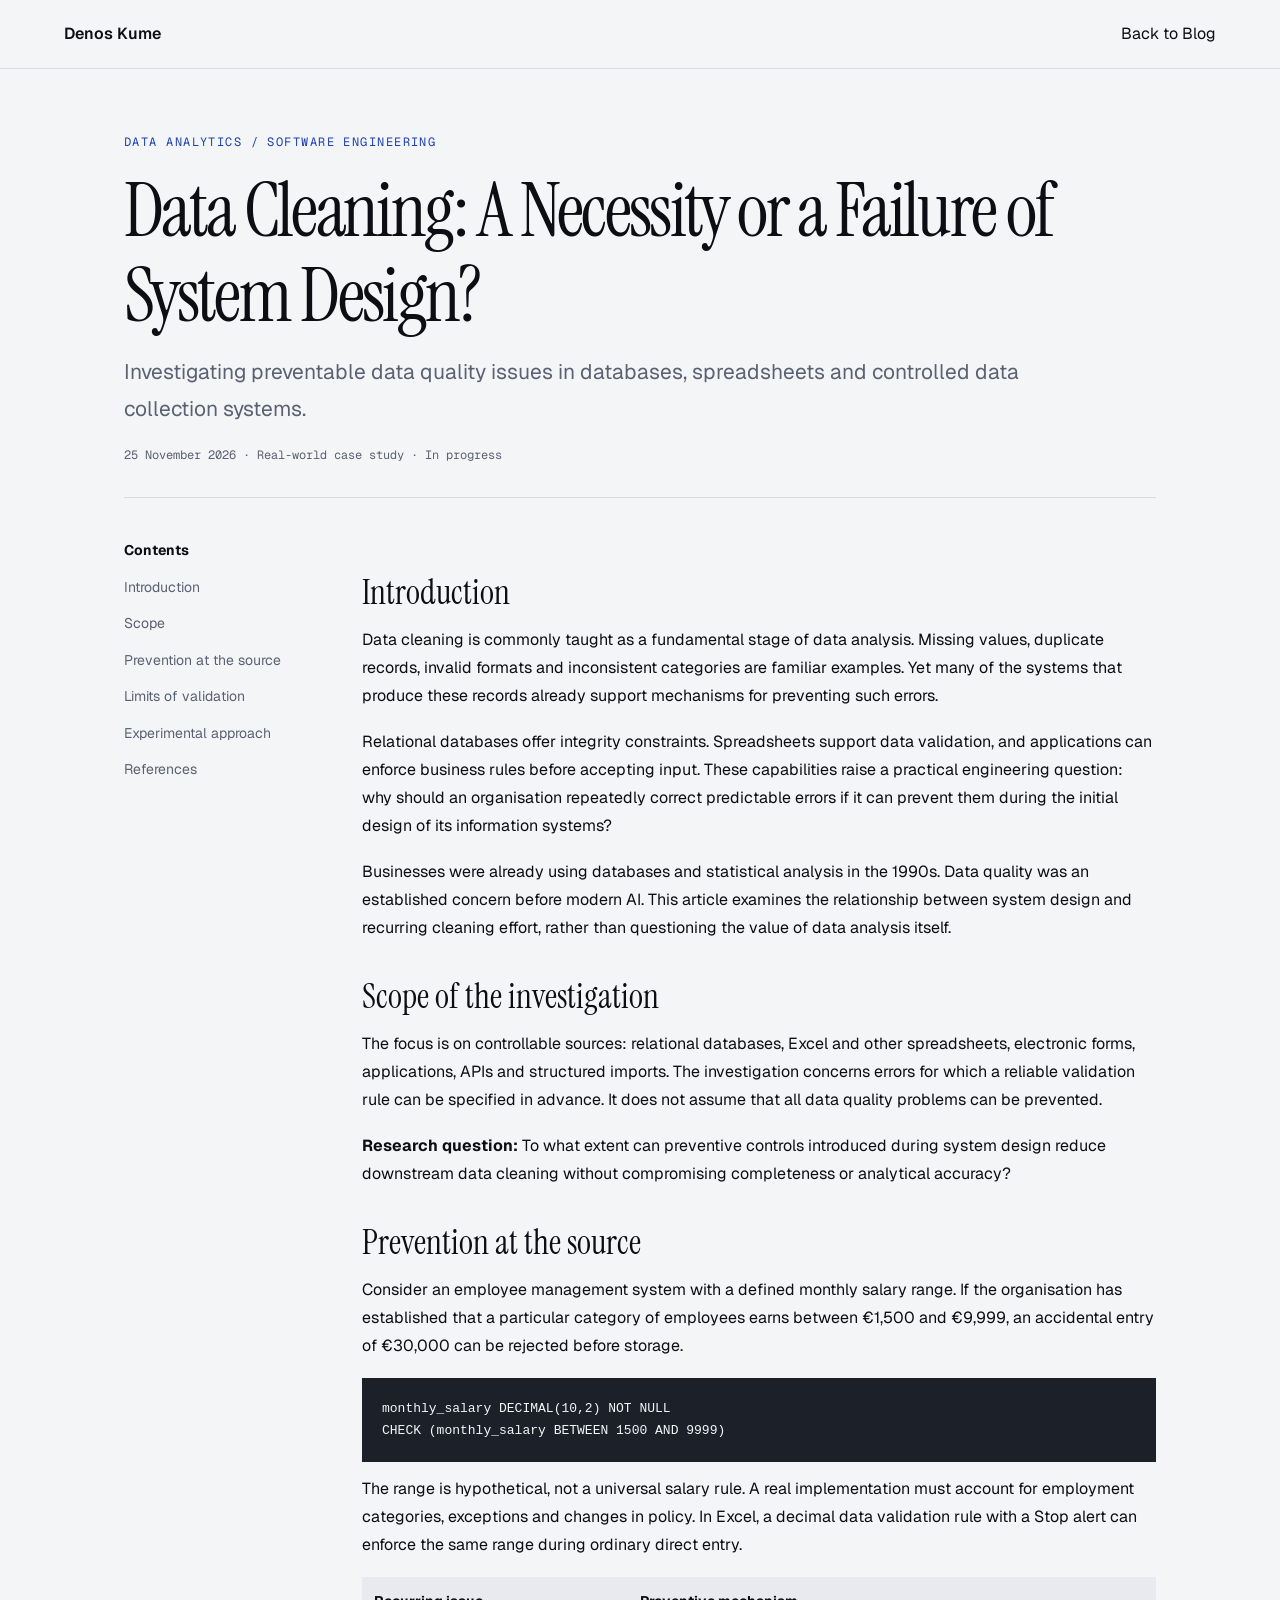
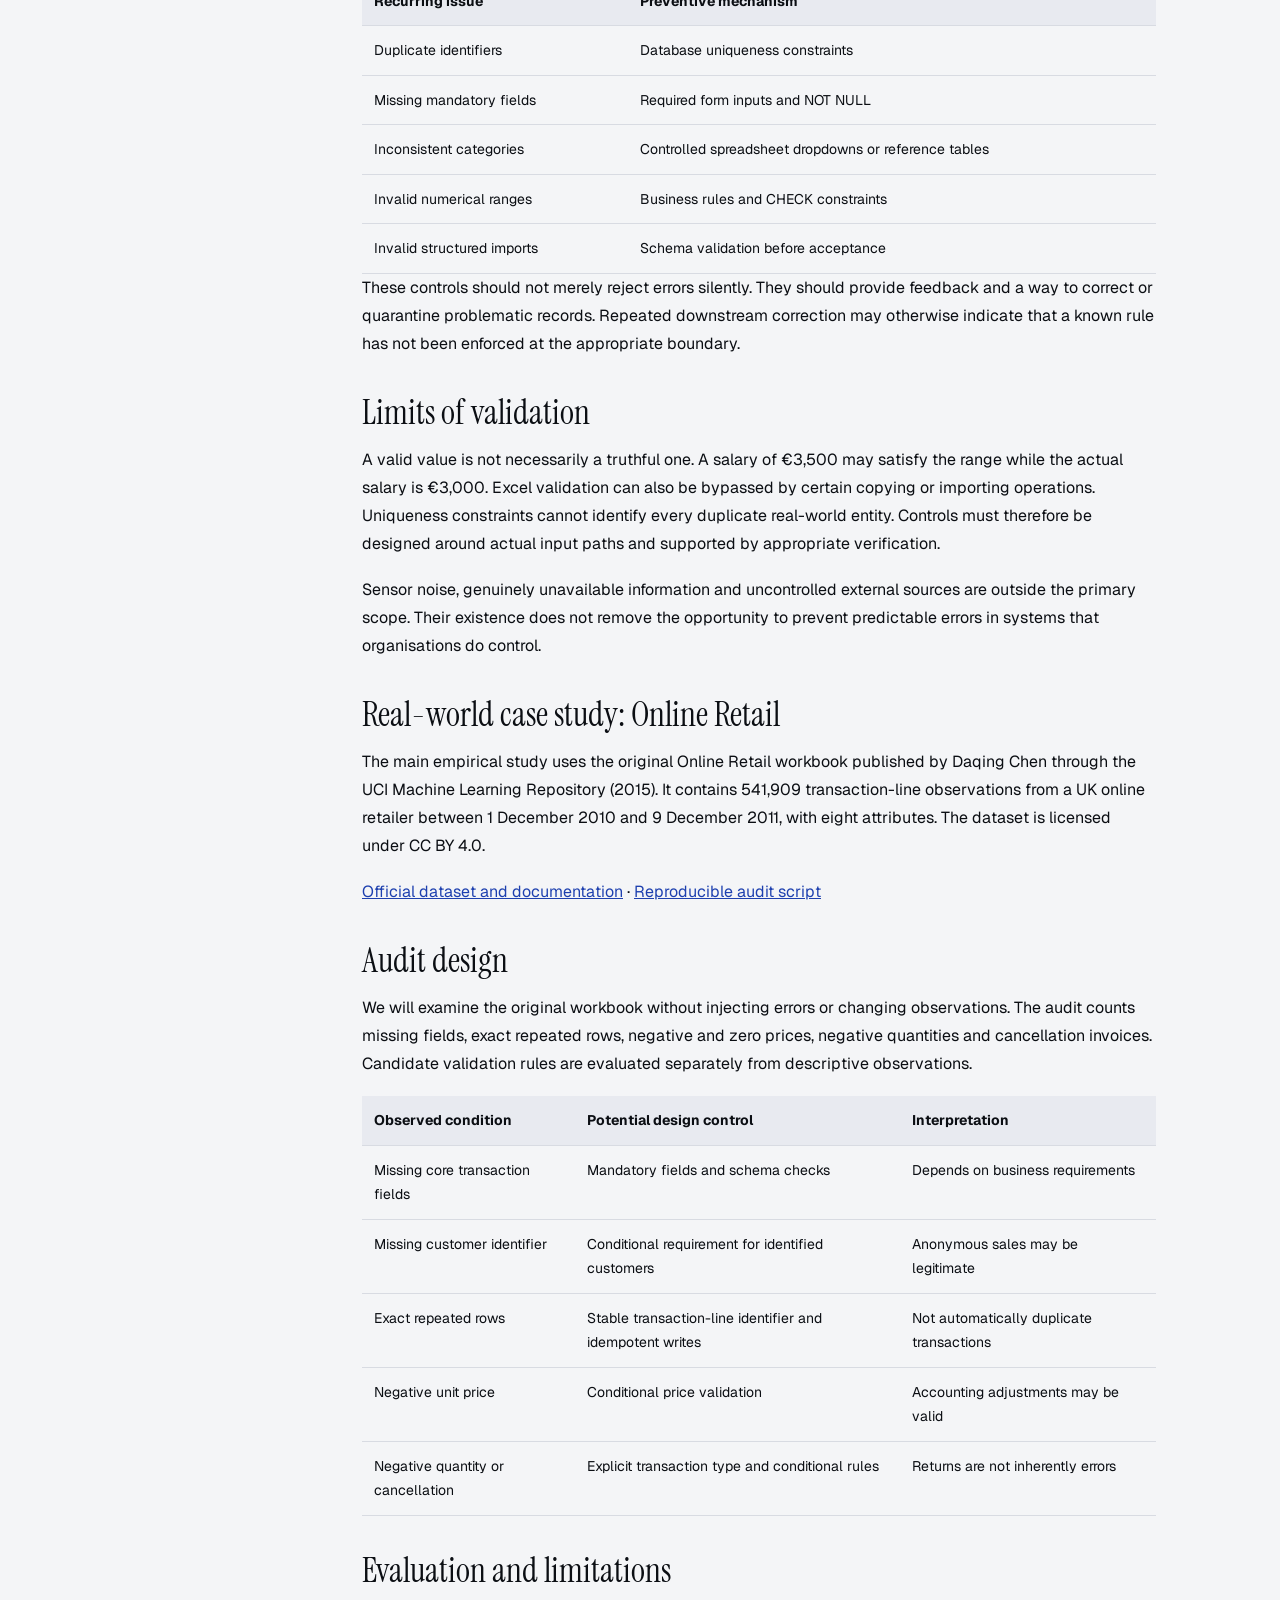
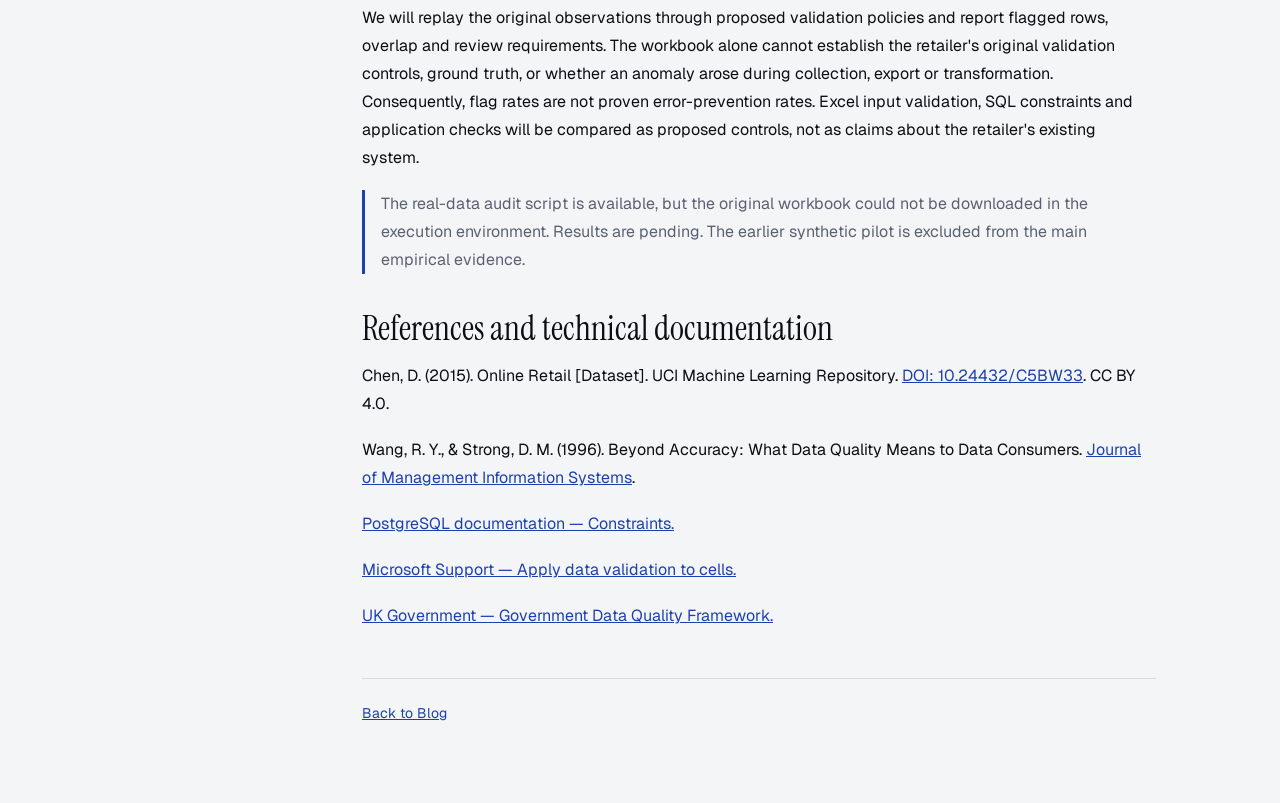
==== blog/data-cleaning.html @ 53825a41 "Replace synthetic pilot with documented real-world retail case study" ====
<!doctype html>
<html lang="en"><head><meta charset="utf-8"><meta name="viewport" content="width=device-width, initial-scale=1"><title>Data Cleaning: A Necessity or a Failure of System Design? | Denos Kume</title><meta name="description" content="An examination of preventable data quality issues in databases, spreadsheets and controlled data collection systems."><meta property="og:title" content="Data Cleaning: A Necessity or a Failure of System Design?"><meta property="og:description" content="Why correct predictable data errors repeatedly when they can be prevented during system design?"><meta property="og:type" content="article"><link rel="icon" href="../favicon.svg"><link rel="stylesheet" href="https://fonts.googleapis.com/css2?family=Instrument+Serif:ital@0;1&family=Geist:wght@400;500;600&family=Geist+Mono&display=swap"><style>
*{box-sizing:border-box}body{margin:0;background:#f4f5f7;color:#0b0e13;font:16px/1.75 Geist,Arial,sans-serif}nav{position:sticky;top:0;background:#f4f5f7f5;border-bottom:1px solid #d8dbe2;padding:20px clamp(20px,5vw,64px);display:flex;justify-content:space-between;align-items:center;z-index:3}nav a{color:inherit;text-decoration:none}nav strong{font-weight:600}main{max-width:1080px;margin:auto;padding:64px 24px 80px}header{border-bottom:1px solid #d8dbe2;padding-bottom:32px;margin-bottom:40px}h1,h2{font-family:"Instrument Serif",Georgia,serif;font-weight:400;line-height:1.12}h1{font-size:clamp(42px,7vw,76px);letter-spacing:-.035em;margin:16px 0}h2{font-size:34px;margin:36px 0 14px}.meta,.eyebrow{font:12px/1.6 "Geist Mono",monospace;color:#5a6172}.eyebrow{color:#1e40af;text-transform:uppercase;letter-spacing:.12em}.subtitle{font-size:21px;color:#5a6172;max-width:70ch}.layout{display:grid;grid-template-columns:190px minmax(0,1fr);gap:48px}aside{align-self:start;position:sticky;top:100px;font-size:14px}aside a{display:block;margin:12px 0;color:#5a6172;text-decoration:none}a{color:#1e40af}section{scroll-margin-top:100px}p{margin:0 0 18px}pre{background:#1b2029;color:#f4f5f7;padding:20px;overflow:auto;font:13px/1.6 "Geist Mono",monospace}table{border-collapse:collapse;width:100%;font-size:14px}th,td{text-align:left;padding:12px;border-bottom:1px solid #d8dbe2;vertical-align:top}th{background:#e8eaf0}.tablewrap{overflow:auto}.note{border-left:3px solid #1e40af;padding-left:16px;color:#5a6172}footer{border-top:1px solid #d8dbe2;margin-top:48px;padding-top:22px;font-size:14px} @media(max-width:740px){.layout{display:block}aside{position:static;border-bottom:1px solid #d8dbe2;padding-bottom:18px}main{padding-top:36px}}
</style></head><body><nav><a href="../"><strong>Denos Kume</strong></a><a href="../#blog">Back to Blog</a></nav><main><header><div class="eyebrow">Data Analytics / Software Engineering</div><h1>Data Cleaning: A Necessity or a Failure of System Design?</h1><p class="subtitle">Investigating preventable data quality issues in databases, spreadsheets and controlled data collection systems.</p><div class="meta">25 November 2026 · Real-world case study · In progress</div></header><div class="layout"><aside><strong>Contents</strong><a href="#intro">Introduction</a><a href="#scope">Scope</a><a href="#prevention">Prevention at the source</a><a href="#limits">Limits of validation</a><a href="#experiment">Experimental approach</a><a href="#references">References</a></aside><article>
<section id="intro"><h2>Introduction</h2><p>Data cleaning is commonly taught as a fundamental stage of data analysis. Missing values, duplicate records, invalid formats and inconsistent categories are familiar examples. Yet many of the systems that produce these records already support mechanisms for preventing such errors.</p><p>Relational databases offer integrity constraints. Spreadsheets support data validation, and applications can enforce business rules before accepting input. These capabilities raise a practical engineering question: why should an organisation repeatedly correct predictable errors if it can prevent them during the initial design of its information systems?</p><p>Businesses were already using databases and statistical analysis in the 1990s. Data quality was an established concern before modern AI. This article examines the relationship between system design and recurring cleaning effort, rather than questioning the value of data analysis itself.</p></section>
<section id="scope"><h2>Scope of the investigation</h2><p>The focus is on controllable sources: relational databases, Excel and other spreadsheets, electronic forms, applications, APIs and structured imports. The investigation concerns errors for which a reliable validation rule can be specified in advance. It does not assume that all data quality problems can be prevented.</p><p><strong>Research question:</strong> To what extent can preventive controls introduced during system design reduce downstream data cleaning without compromising completeness or analytical accuracy?</p></section>
<section id="prevention"><h2>Prevention at the source</h2><p>Consider an employee management system with a defined monthly salary range. If the organisation has established that a particular category of employees earns between €1,500 and €9,999, an accidental entry of €30,000 can be rejected before storage.</p><pre><code>monthly_salary DECIMAL(10,2) NOT NULL
CHECK (monthly_salary BETWEEN 1500 AND 9999)</code></pre><p>The range is hypothetical, not a universal salary rule. A real implementation must account for employment categories, exceptions and changes in policy. In Excel, a decimal data validation rule with a Stop alert can enforce the same range during ordinary direct entry.</p><div class="tablewrap"><table><thead><tr><th>Recurring issue</th><th>Preventive mechanism</th></tr></thead><tbody><tr><td>Duplicate identifiers</td><td>Database uniqueness constraints</td></tr><tr><td>Missing mandatory fields</td><td>Required form inputs and NOT NULL</td></tr><tr><td>Inconsistent categories</td><td>Controlled spreadsheet dropdowns or reference tables</td></tr><tr><td>Invalid numerical ranges</td><td>Business rules and CHECK constraints</td></tr><tr><td>Invalid structured imports</td><td>Schema validation before acceptance</td></tr></tbody></table></div><p>These controls should not merely reject errors silently. They should provide feedback and a way to correct or quarantine problematic records. Repeated downstream correction may otherwise indicate that a known rule has not been enforced at the appropriate boundary.</p></section>
<section id="limits"><h2>Limits of validation</h2><p>A valid value is not necessarily a truthful one. A salary of €3,500 may satisfy the range while the actual salary is €3,000. Excel validation can also be bypassed by certain copying or importing operations. Uniqueness constraints cannot identify every duplicate real-world entity. Controls must therefore be designed around actual input paths and supported by appropriate verification.</p><p>Sensor noise, genuinely unavailable information and uncontrolled external sources are outside the primary scope. Their existence does not remove the opportunity to prevent predictable errors in systems that organisations do control.</p></section>
<section id="experiment"><h2>Real-world case study: Online Retail</h2><p>The main empirical study uses the original Online Retail workbook published by Daqing Chen through the UCI Machine Learning Repository (2015). It contains 541,909 transaction-line observations from a UK online retailer between 1 December 2010 and 9 December 2011, with eight attributes. The dataset is licensed under CC BY 4.0.</p><p><a href="https://doi.org/10.24432/C5BW33">Official dataset and documentation</a> · <a href="experiments/data-quality/audit_retail.py">Reproducible audit script</a></p><h2>Audit design</h2><p>We will examine the original workbook without injecting errors or changing observations. The audit counts missing fields, exact repeated rows, negative and zero prices, negative quantities and cancellation invoices. Candidate validation rules are evaluated separately from descriptive observations.</p><div class="tablewrap"><table><thead><tr><th>Observed condition</th><th>Potential design control</th><th>Interpretation</th></tr></thead><tbody><tr><td>Missing core transaction fields</td><td>Mandatory fields and schema checks</td><td>Depends on business requirements</td></tr><tr><td>Missing customer identifier</td><td>Conditional requirement for identified customers</td><td>Anonymous sales may be legitimate</td></tr><tr><td>Exact repeated rows</td><td>Stable transaction-line identifier and idempotent writes</td><td>Not automatically duplicate transactions</td></tr><tr><td>Negative unit price</td><td>Conditional price validation</td><td>Accounting adjustments may be valid</td></tr><tr><td>Negative quantity or cancellation</td><td>Explicit transaction type and conditional rules</td><td>Returns are not inherently errors</td></tr></tbody></table></div><h2>Evaluation and limitations</h2><p>We will replay the original observations through proposed validation policies and report flagged rows, overlap and review requirements. The workbook alone cannot establish the retailer's original validation controls, ground truth, or whether an anomaly arose during collection, export or transformation. Consequently, flag rates are not proven error-prevention rates. Excel input validation, SQL constraints and application checks will be compared as proposed controls, not as claims about the retailer's existing system.</p><p class="note">The real-data audit script is available, but the original workbook could not be downloaded in the execution environment. Results are pending. The earlier synthetic pilot is excluded from the main empirical evidence.</p></section><section id="references"><h2>References and technical documentation</h2><p>Chen, D. (2015). Online Retail [Dataset]. UCI Machine Learning Repository. <a href="https://doi.org/10.24432/C5BW33">DOI: 10.24432/C5BW33</a>. CC BY 4.0.</p><p>Wang, R. Y., &amp; Strong, D. M. (1996). Beyond Accuracy: What Data Quality Means to Data Consumers. <a href="https://doi.org/10.1080/07421222.1996.11518099">Journal of Management Information Systems</a>.</p><p><a href="https://www.postgresql.org/docs/current/ddl-constraints.html">PostgreSQL documentation — Constraints.</a></p><p><a href="https://support.microsoft.com/en-us/office/apply-data-validation-to-cells-29fecbcc-d1b9-42c1-9d76-eff3ce5f7249">Microsoft Support — Apply data validation to cells.</a></p><p><a href="https://www.gov.uk/government/publications/the-government-data-quality-framework">UK Government — Government Data Quality Framework.</a></p></section><footer><a href="../#blog">Back to Blog</a></footer></article></div></main></body></html>
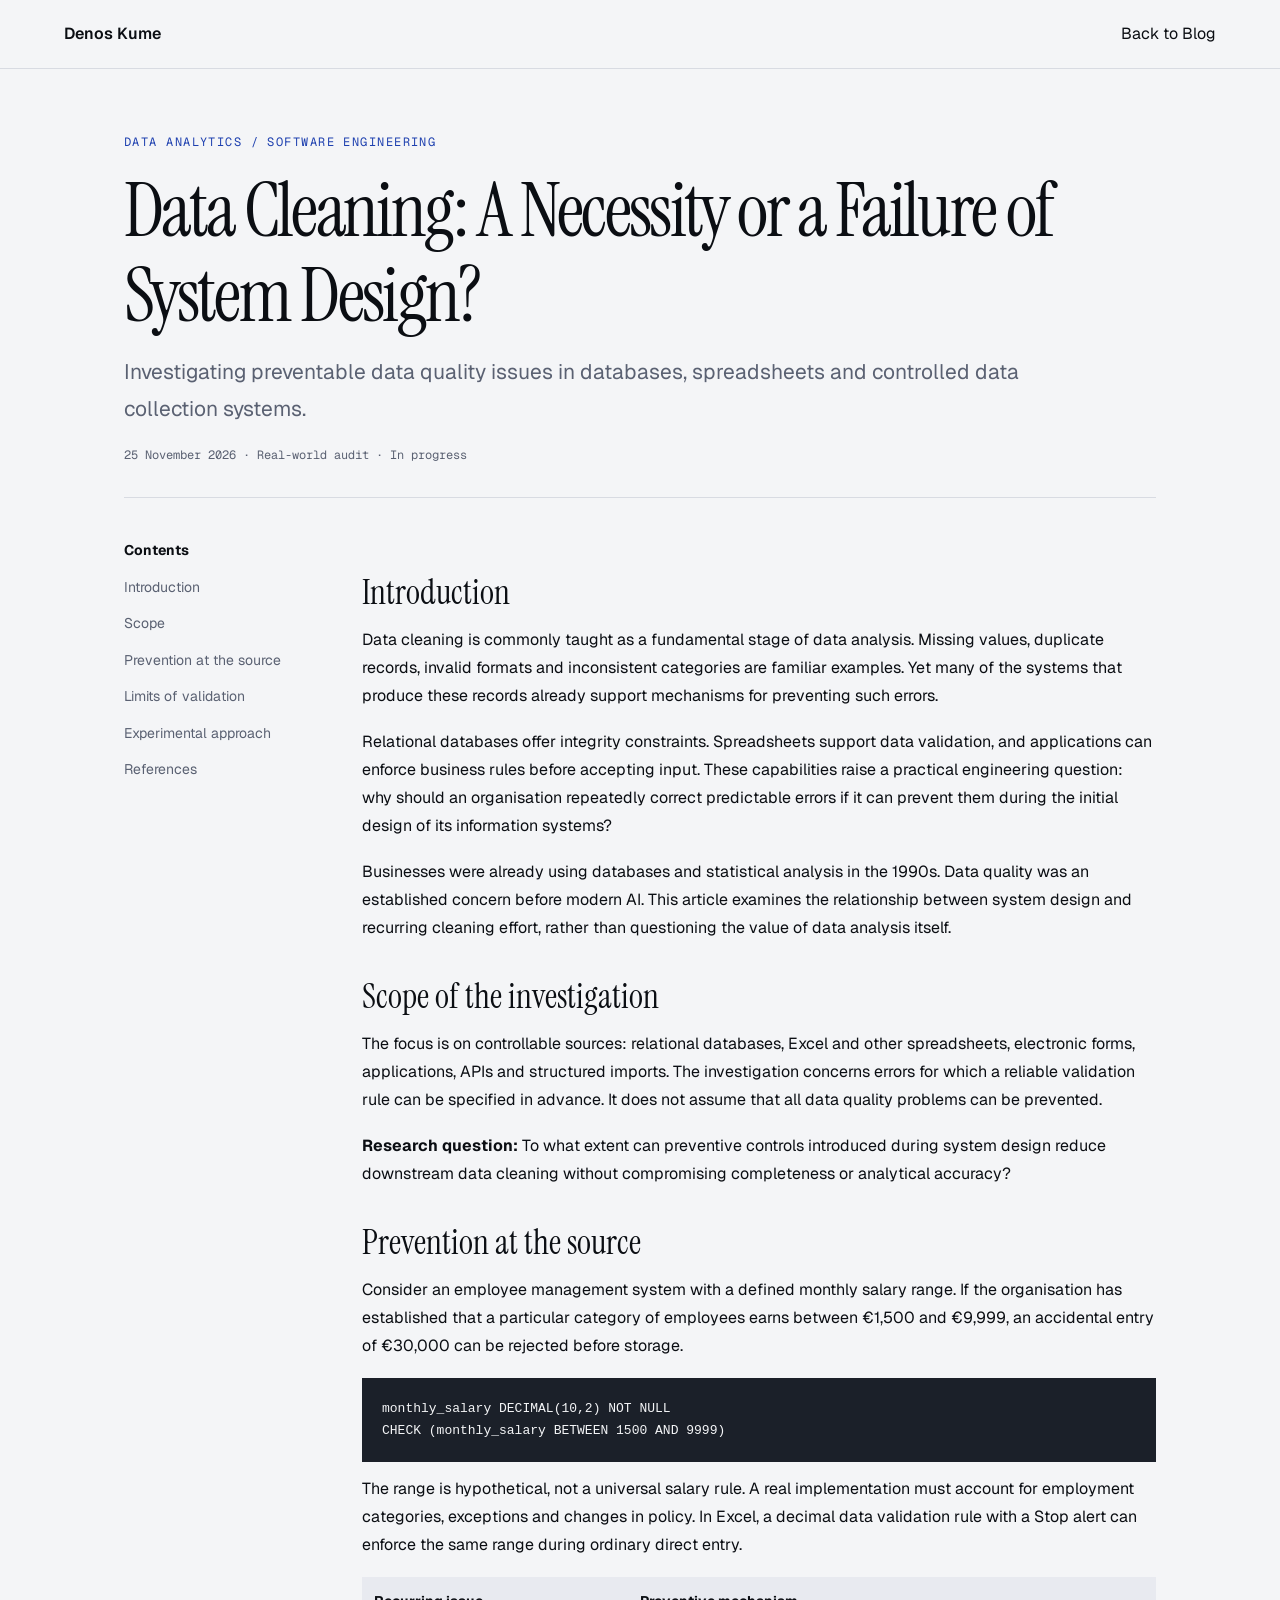
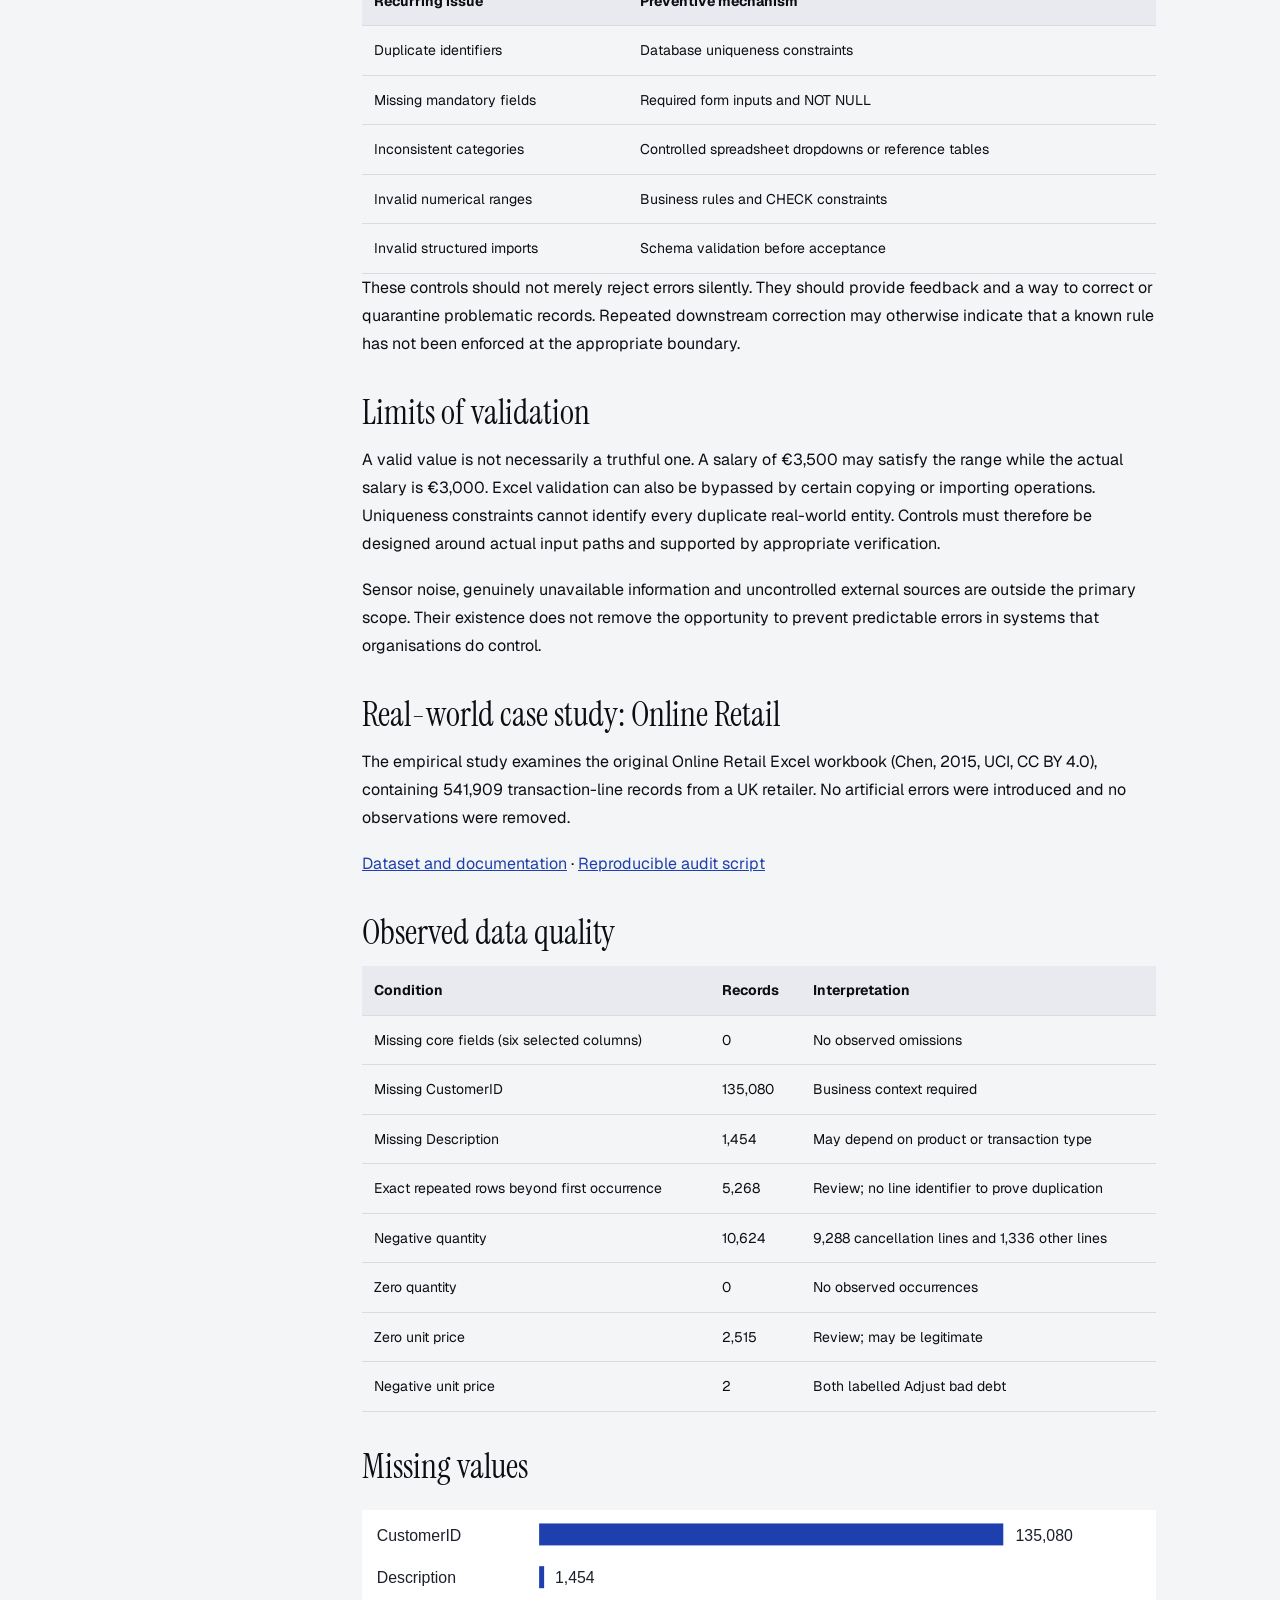
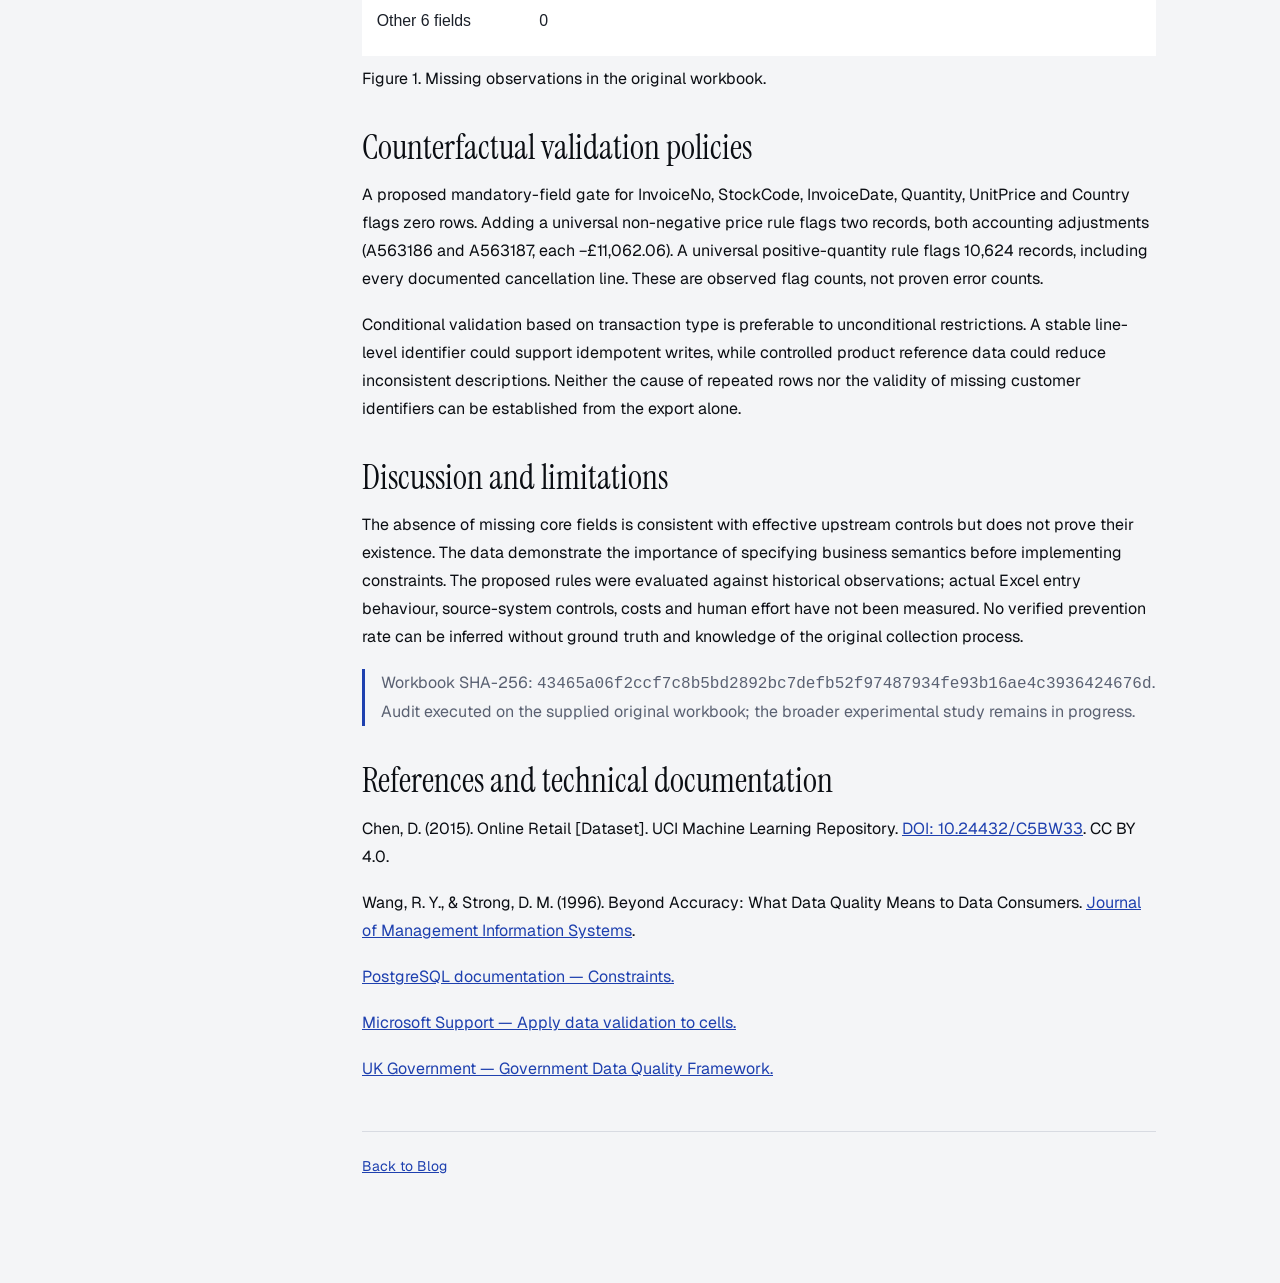
==== commit 8d33a4c2: "Publish observed original retail workbook audit and counterfactual rule evaluation" ====
--- a/blog/data-cleaning.html
+++ b/blog/data-cleaning.html
@@ -1,10 +1,10 @@
 <!doctype html>
 <html lang="en"><head><meta charset="utf-8"><meta name="viewport" content="width=device-width, initial-scale=1"><title>Data Cleaning: A Necessity or a Failure of System Design? | Denos Kume</title><meta name="description" content="An examination of preventable data quality issues in databases, spreadsheets and controlled data collection systems."><meta property="og:title" content="Data Cleaning: A Necessity or a Failure of System Design?"><meta property="og:description" content="Why correct predictable data errors repeatedly when they can be prevented during system design?"><meta property="og:type" content="article"><link rel="icon" href="../favicon.svg"><link rel="stylesheet" href="https://fonts.googleapis.com/css2?family=Instrument+Serif:ital@0;1&family=Geist:wght@400;500;600&family=Geist+Mono&display=swap"><style>
 *{box-sizing:border-box}body{margin:0;background:#f4f5f7;color:#0b0e13;font:16px/1.75 Geist,Arial,sans-serif}nav{position:sticky;top:0;background:#f4f5f7f5;border-bottom:1px solid #d8dbe2;padding:20px clamp(20px,5vw,64px);display:flex;justify-content:space-between;align-items:center;z-index:3}nav a{color:inherit;text-decoration:none}nav strong{font-weight:600}main{max-width:1080px;margin:auto;padding:64px 24px 80px}header{border-bottom:1px solid #d8dbe2;padding-bottom:32px;margin-bottom:40px}h1,h2{font-family:"Instrument Serif",Georgia,serif;font-weight:400;line-height:1.12}h1{font-size:clamp(42px,7vw,76px);letter-spacing:-.035em;margin:16px 0}h2{font-size:34px;margin:36px 0 14px}.meta,.eyebrow{font:12px/1.6 "Geist Mono",monospace;color:#5a6172}.eyebrow{color:#1e40af;text-transform:uppercase;letter-spacing:.12em}.subtitle{font-size:21px;color:#5a6172;max-width:70ch}.layout{display:grid;grid-template-columns:190px minmax(0,1fr);gap:48px}aside{align-self:start;position:sticky;top:100px;font-size:14px}aside a{display:block;margin:12px 0;color:#5a6172;text-decoration:none}a{color:#1e40af}section{scroll-margin-top:100px}p{margin:0 0 18px}pre{background:#1b2029;color:#f4f5f7;padding:20px;overflow:auto;font:13px/1.6 "Geist Mono",monospace}table{border-collapse:collapse;width:100%;font-size:14px}th,td{text-align:left;padding:12px;border-bottom:1px solid #d8dbe2;vertical-align:top}th{background:#e8eaf0}.tablewrap{overflow:auto}.note{border-left:3px solid #1e40af;padding-left:16px;color:#5a6172}footer{border-top:1px solid #d8dbe2;margin-top:48px;padding-top:22px;font-size:14px} @media(max-width:740px){.layout{display:block}aside{position:static;border-bottom:1px solid #d8dbe2;padding-bottom:18px}main{padding-top:36px}}
-</style></head><body><nav><a href="../"><strong>Denos Kume</strong></a><a href="../#blog">Back to Blog</a></nav><main><header><div class="eyebrow">Data Analytics / Software Engineering</div><h1>Data Cleaning: A Necessity or a Failure of System Design?</h1><p class="subtitle">Investigating preventable data quality issues in databases, spreadsheets and controlled data collection systems.</p><div class="meta">25 November 2026 · Real-world case study · In progress</div></header><div class="layout"><aside><strong>Contents</strong><a href="#intro">Introduction</a><a href="#scope">Scope</a><a href="#prevention">Prevention at the source</a><a href="#limits">Limits of validation</a><a href="#experiment">Experimental approach</a><a href="#references">References</a></aside><article>
+</style></head><body><nav><a href="../"><strong>Denos Kume</strong></a><a href="../#blog">Back to Blog</a></nav><main><header><div class="eyebrow">Data Analytics / Software Engineering</div><h1>Data Cleaning: A Necessity or a Failure of System Design?</h1><p class="subtitle">Investigating preventable data quality issues in databases, spreadsheets and controlled data collection systems.</p><div class="meta">25 November 2026 · Real-world audit · In progress</div></header><div class="layout"><aside><strong>Contents</strong><a href="#intro">Introduction</a><a href="#scope">Scope</a><a href="#prevention">Prevention at the source</a><a href="#limits">Limits of validation</a><a href="#experiment">Experimental approach</a><a href="#references">References</a></aside><article>
 <section id="intro"><h2>Introduction</h2><p>Data cleaning is commonly taught as a fundamental stage of data analysis. Missing values, duplicate records, invalid formats and inconsistent categories are familiar examples. Yet many of the systems that produce these records already support mechanisms for preventing such errors.</p><p>Relational databases offer integrity constraints. Spreadsheets support data validation, and applications can enforce business rules before accepting input. These capabilities raise a practical engineering question: why should an organisation repeatedly correct predictable errors if it can prevent them during the initial design of its information systems?</p><p>Businesses were already using databases and statistical analysis in the 1990s. Data quality was an established concern before modern AI. This article examines the relationship between system design and recurring cleaning effort, rather than questioning the value of data analysis itself.</p></section>
 <section id="scope"><h2>Scope of the investigation</h2><p>The focus is on controllable sources: relational databases, Excel and other spreadsheets, electronic forms, applications, APIs and structured imports. The investigation concerns errors for which a reliable validation rule can be specified in advance. It does not assume that all data quality problems can be prevented.</p><p><strong>Research question:</strong> To what extent can preventive controls introduced during system design reduce downstream data cleaning without compromising completeness or analytical accuracy?</p></section>
 <section id="prevention"><h2>Prevention at the source</h2><p>Consider an employee management system with a defined monthly salary range. If the organisation has established that a particular category of employees earns between €1,500 and €9,999, an accidental entry of €30,000 can be rejected before storage.</p><pre><code>monthly_salary DECIMAL(10,2) NOT NULL
 CHECK (monthly_salary BETWEEN 1500 AND 9999)</code></pre><p>The range is hypothetical, not a universal salary rule. A real implementation must account for employment categories, exceptions and changes in policy. In Excel, a decimal data validation rule with a Stop alert can enforce the same range during ordinary direct entry.</p><div class="tablewrap"><table><thead><tr><th>Recurring issue</th><th>Preventive mechanism</th></tr></thead><tbody><tr><td>Duplicate identifiers</td><td>Database uniqueness constraints</td></tr><tr><td>Missing mandatory fields</td><td>Required form inputs and NOT NULL</td></tr><tr><td>Inconsistent categories</td><td>Controlled spreadsheet dropdowns or reference tables</td></tr><tr><td>Invalid numerical ranges</td><td>Business rules and CHECK constraints</td></tr><tr><td>Invalid structured imports</td><td>Schema validation before acceptance</td></tr></tbody></table></div><p>These controls should not merely reject errors silently. They should provide feedback and a way to correct or quarantine problematic records. Repeated downstream correction may otherwise indicate that a known rule has not been enforced at the appropriate boundary.</p></section>
 <section id="limits"><h2>Limits of validation</h2><p>A valid value is not necessarily a truthful one. A salary of €3,500 may satisfy the range while the actual salary is €3,000. Excel validation can also be bypassed by certain copying or importing operations. Uniqueness constraints cannot identify every duplicate real-world entity. Controls must therefore be designed around actual input paths and supported by appropriate verification.</p><p>Sensor noise, genuinely unavailable information and uncontrolled external sources are outside the primary scope. Their existence does not remove the opportunity to prevent predictable errors in systems that organisations do control.</p></section>
-<section id="experiment"><h2>Real-world case study: Online Retail</h2><p>The main empirical study uses the original Online Retail workbook published by Daqing Chen through the UCI Machine Learning Repository (2015). It contains 541,909 transaction-line observations from a UK online retailer between 1 December 2010 and 9 December 2011, with eight attributes. The dataset is licensed under CC BY 4.0.</p><p><a href="https://doi.org/10.24432/C5BW33">Official dataset and documentation</a> · <a href="experiments/data-quality/audit_retail.py">Reproducible audit script</a></p><h2>Audit design</h2><p>We will examine the original workbook without injecting errors or changing observations. The audit counts missing fields, exact repeated rows, negative and zero prices, negative quantities and cancellation invoices. Candidate validation rules are evaluated separately from descriptive observations.</p><div class="tablewrap"><table><thead><tr><th>Observed condition</th><th>Potential design control</th><th>Interpretation</th></tr></thead><tbody><tr><td>Missing core transaction fields</td><td>Mandatory fields and schema checks</td><td>Depends on business requirements</td></tr><tr><td>Missing customer identifier</td><td>Conditional requirement for identified customers</td><td>Anonymous sales may be legitimate</td></tr><tr><td>Exact repeated rows</td><td>Stable transaction-line identifier and idempotent writes</td><td>Not automatically duplicate transactions</td></tr><tr><td>Negative unit price</td><td>Conditional price validation</td><td>Accounting adjustments may be valid</td></tr><tr><td>Negative quantity or cancellation</td><td>Explicit transaction type and conditional rules</td><td>Returns are not inherently errors</td></tr></tbody></table></div><h2>Evaluation and limitations</h2><p>We will replay the original observations through proposed validation policies and report flagged rows, overlap and review requirements. The workbook alone cannot establish the retailer's original validation controls, ground truth, or whether an anomaly arose during collection, export or transformation. Consequently, flag rates are not proven error-prevention rates. Excel input validation, SQL constraints and application checks will be compared as proposed controls, not as claims about the retailer's existing system.</p><p class="note">The real-data audit script is available, but the original workbook could not be downloaded in the execution environment. Results are pending. The earlier synthetic pilot is excluded from the main empirical evidence.</p></section><section id="references"><h2>References and technical documentation</h2><p>Chen, D. (2015). Online Retail [Dataset]. UCI Machine Learning Repository. <a href="https://doi.org/10.24432/C5BW33">DOI: 10.24432/C5BW33</a>. CC BY 4.0.</p><p>Wang, R. Y., &amp; Strong, D. M. (1996). Beyond Accuracy: What Data Quality Means to Data Consumers. <a href="https://doi.org/10.1080/07421222.1996.11518099">Journal of Management Information Systems</a>.</p><p><a href="https://www.postgresql.org/docs/current/ddl-constraints.html">PostgreSQL documentation — Constraints.</a></p><p><a href="https://support.microsoft.com/en-us/office/apply-data-validation-to-cells-29fecbcc-d1b9-42c1-9d76-eff3ce5f7249">Microsoft Support — Apply data validation to cells.</a></p><p><a href="https://www.gov.uk/government/publications/the-government-data-quality-framework">UK Government — Government Data Quality Framework.</a></p></section><footer><a href="../#blog">Back to Blog</a></footer></article></div></main></body></html>+<section id="experiment"><h2>Real-world case study: Online Retail</h2><p>The empirical study examines the original Online Retail Excel workbook (Chen, 2015, UCI, CC BY 4.0), containing 541,909 transaction-line records from a UK retailer. No artificial errors were introduced and no observations were removed.</p><p><a href="https://doi.org/10.24432/C5BW33">Dataset and documentation</a> · <a href="experiments/data-quality/audit_retail.py">Reproducible audit script</a></p><h2>Observed data quality</h2><div class="tablewrap"><table><thead><tr><th>Condition</th><th>Records</th><th>Interpretation</th></tr></thead><tbody><tr><td>Missing core fields (six selected columns)</td><td>0</td><td>No observed omissions</td></tr><tr><td>Missing CustomerID</td><td>135,080</td><td>Business context required</td></tr><tr><td>Missing Description</td><td>1,454</td><td>May depend on product or transaction type</td></tr><tr><td>Exact repeated rows beyond first occurrence</td><td>5,268</td><td>Review; no line identifier to prove duplication</td></tr><tr><td>Negative quantity</td><td>10,624</td><td>9,288 cancellation lines and 1,336 other lines</td></tr><tr><td>Zero quantity</td><td>0</td><td>No observed occurrences</td></tr><tr><td>Zero unit price</td><td>2,515</td><td>Review; may be legitimate</td></tr><tr><td>Negative unit price</td><td>2</td><td>Both labelled Adjust bad debt</td></tr></tbody></table></div><h2>Missing values</h2><figure style="margin:24px 0"><svg viewBox="0 0 650 120" role="img" aria-label="CustomerID has 135080 missing values, Description 1454, six other fields zero" style="width:100%;background:white"><g font-family="Arial" font-size="13" fill="#1b2029"><text x="12" y="25">CustomerID</text><rect x="145" y="11" width="380" height="18" fill="#1e40af"/><text x="535" y="25">135,080</text><text x="12" y="60">Description</text><rect x="145" y="46" width="4.09" height="18" fill="#1e40af"/><text x="158" y="60">1,454</text><text x="12" y="95">Other 6 fields</text><text x="145" y="95">0</text></g></svg><figcaption>Figure 1. Missing observations in the original workbook.</figcaption></figure><h2>Counterfactual validation policies</h2><p>A proposed mandatory-field gate for InvoiceNo, StockCode, InvoiceDate, Quantity, UnitPrice and Country flags zero rows. Adding a universal non-negative price rule flags two records, both accounting adjustments (A563186 and A563187, each −£11,062.06). A universal positive-quantity rule flags 10,624 records, including every documented cancellation line. These are observed flag counts, not proven error counts.</p><p>Conditional validation based on transaction type is preferable to unconditional restrictions. A stable line-level identifier could support idempotent writes, while controlled product reference data could reduce inconsistent descriptions. Neither the cause of repeated rows nor the validity of missing customer identifiers can be established from the export alone.</p><h2>Discussion and limitations</h2><p>The absence of missing core fields is consistent with effective upstream controls but does not prove their existence. The data demonstrate the importance of specifying business semantics before implementing constraints. The proposed rules were evaluated against historical observations; actual Excel entry behaviour, source-system controls, costs and human effort have not been measured. No verified prevention rate can be inferred without ground truth and knowledge of the original collection process.</p><p class="note">Workbook SHA-256: <code style="overflow-wrap:anywhere">43465a06f2ccf7c8b5bd2892bc7defb52f97487934fe93b16ae4c3936424676d</code>. Audit executed on the supplied original workbook; the broader experimental study remains in progress.</p></section><section id="references"><h2>References and technical documentation</h2><p>Chen, D. (2015). Online Retail [Dataset]. UCI Machine Learning Repository. <a href="https://doi.org/10.24432/C5BW33">DOI: 10.24432/C5BW33</a>. CC BY 4.0.</p><p>Wang, R. Y., &amp; Strong, D. M. (1996). Beyond Accuracy: What Data Quality Means to Data Consumers. <a href="https://doi.org/10.1080/07421222.1996.11518099">Journal of Management Information Systems</a>.</p><p><a href="https://www.postgresql.org/docs/current/ddl-constraints.html">PostgreSQL documentation — Constraints.</a></p><p><a href="https://support.microsoft.com/en-us/office/apply-data-validation-to-cells-29fecbcc-d1b9-42c1-9d76-eff3ce5f7249">Microsoft Support — Apply data validation to cells.</a></p><p><a href="https://www.gov.uk/government/publications/the-government-data-quality-framework">UK Government — Government Data Quality Framework.</a></p></section><footer><a href="../#blog">Back to Blog</a></footer></article></div></main></body></html>
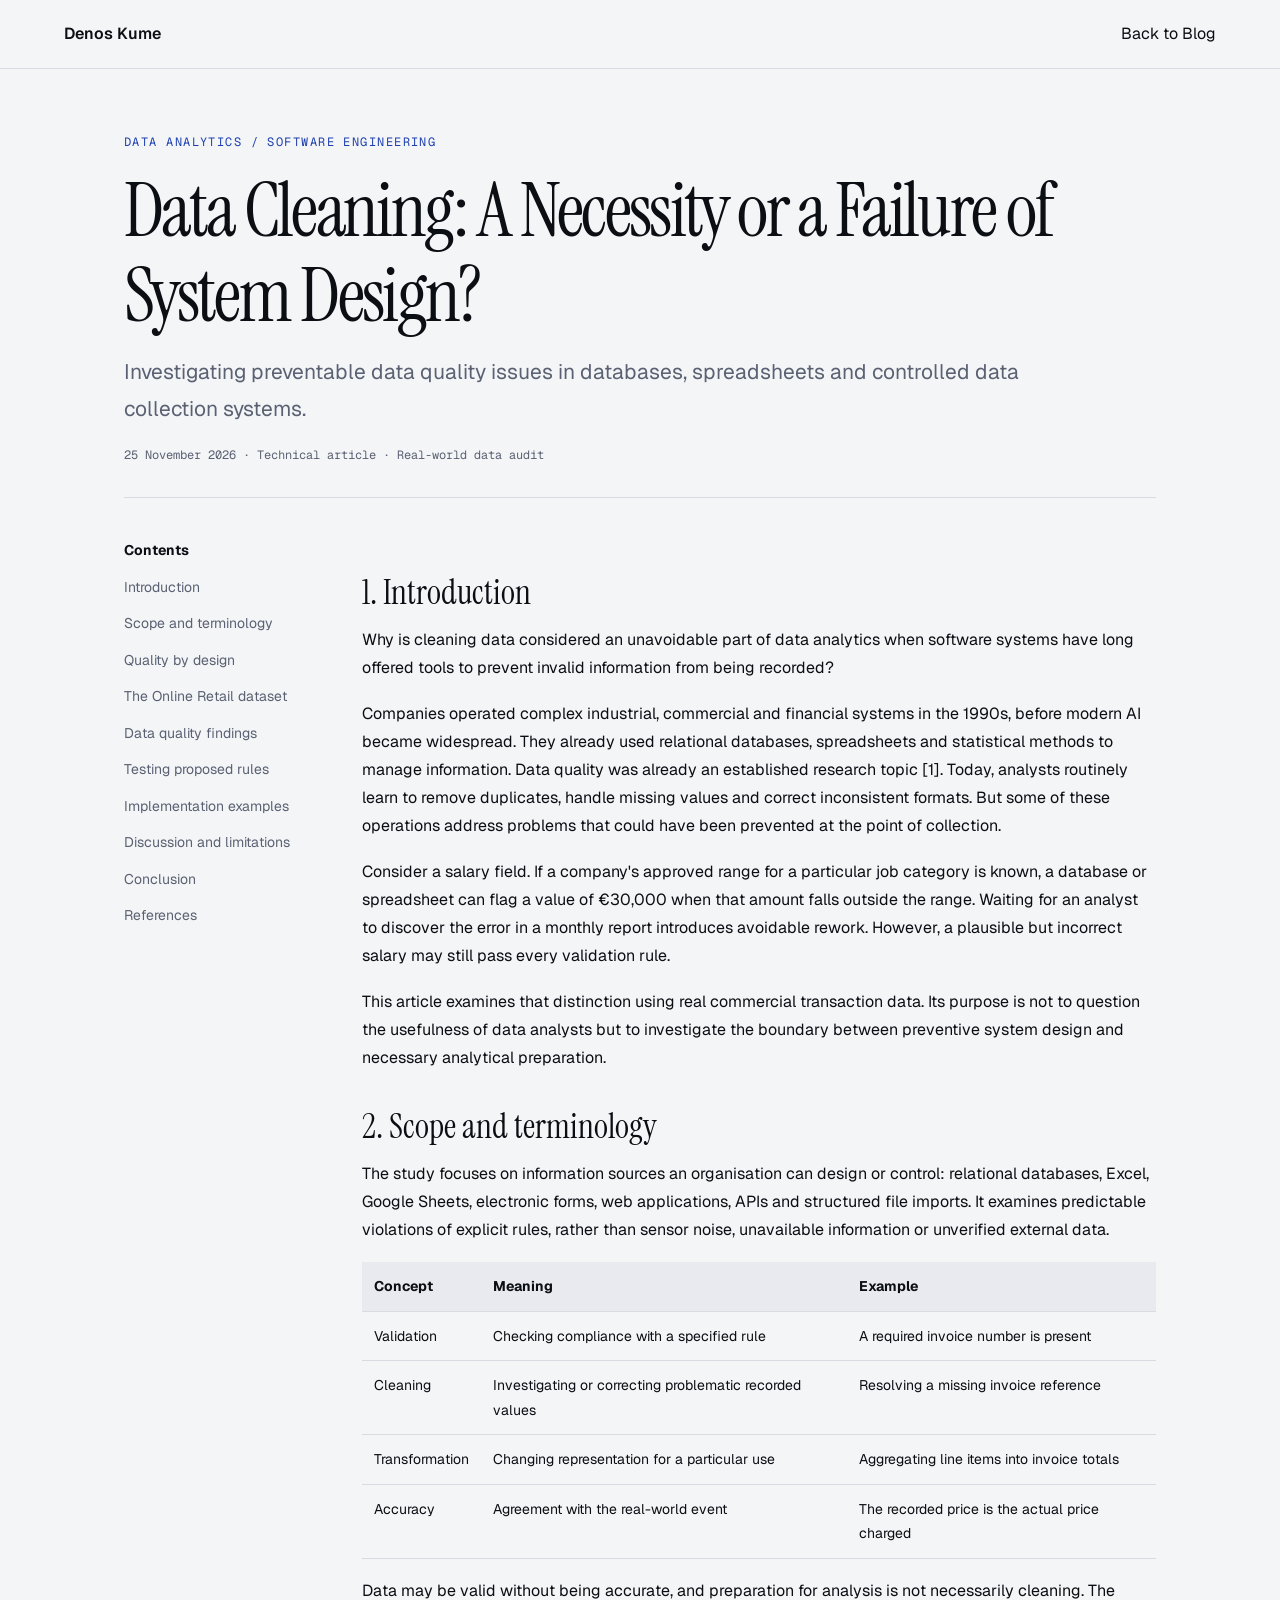
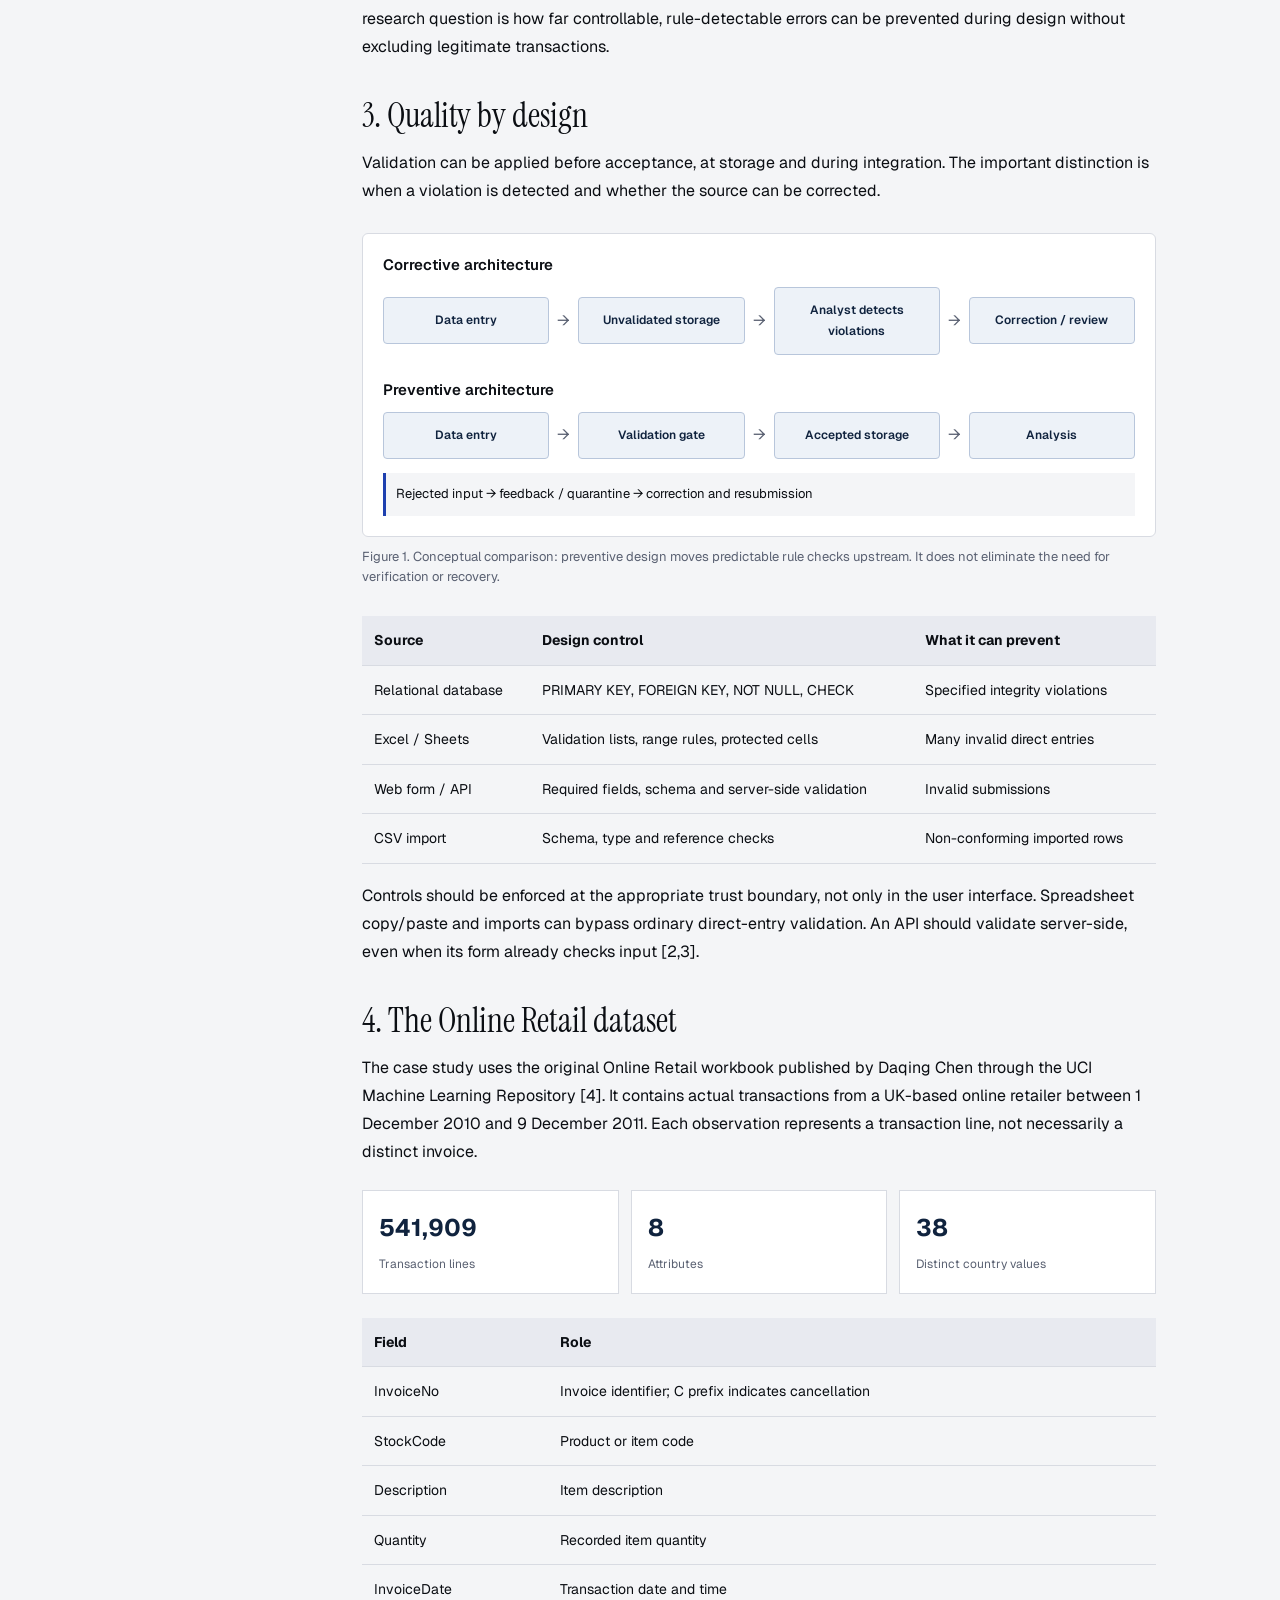
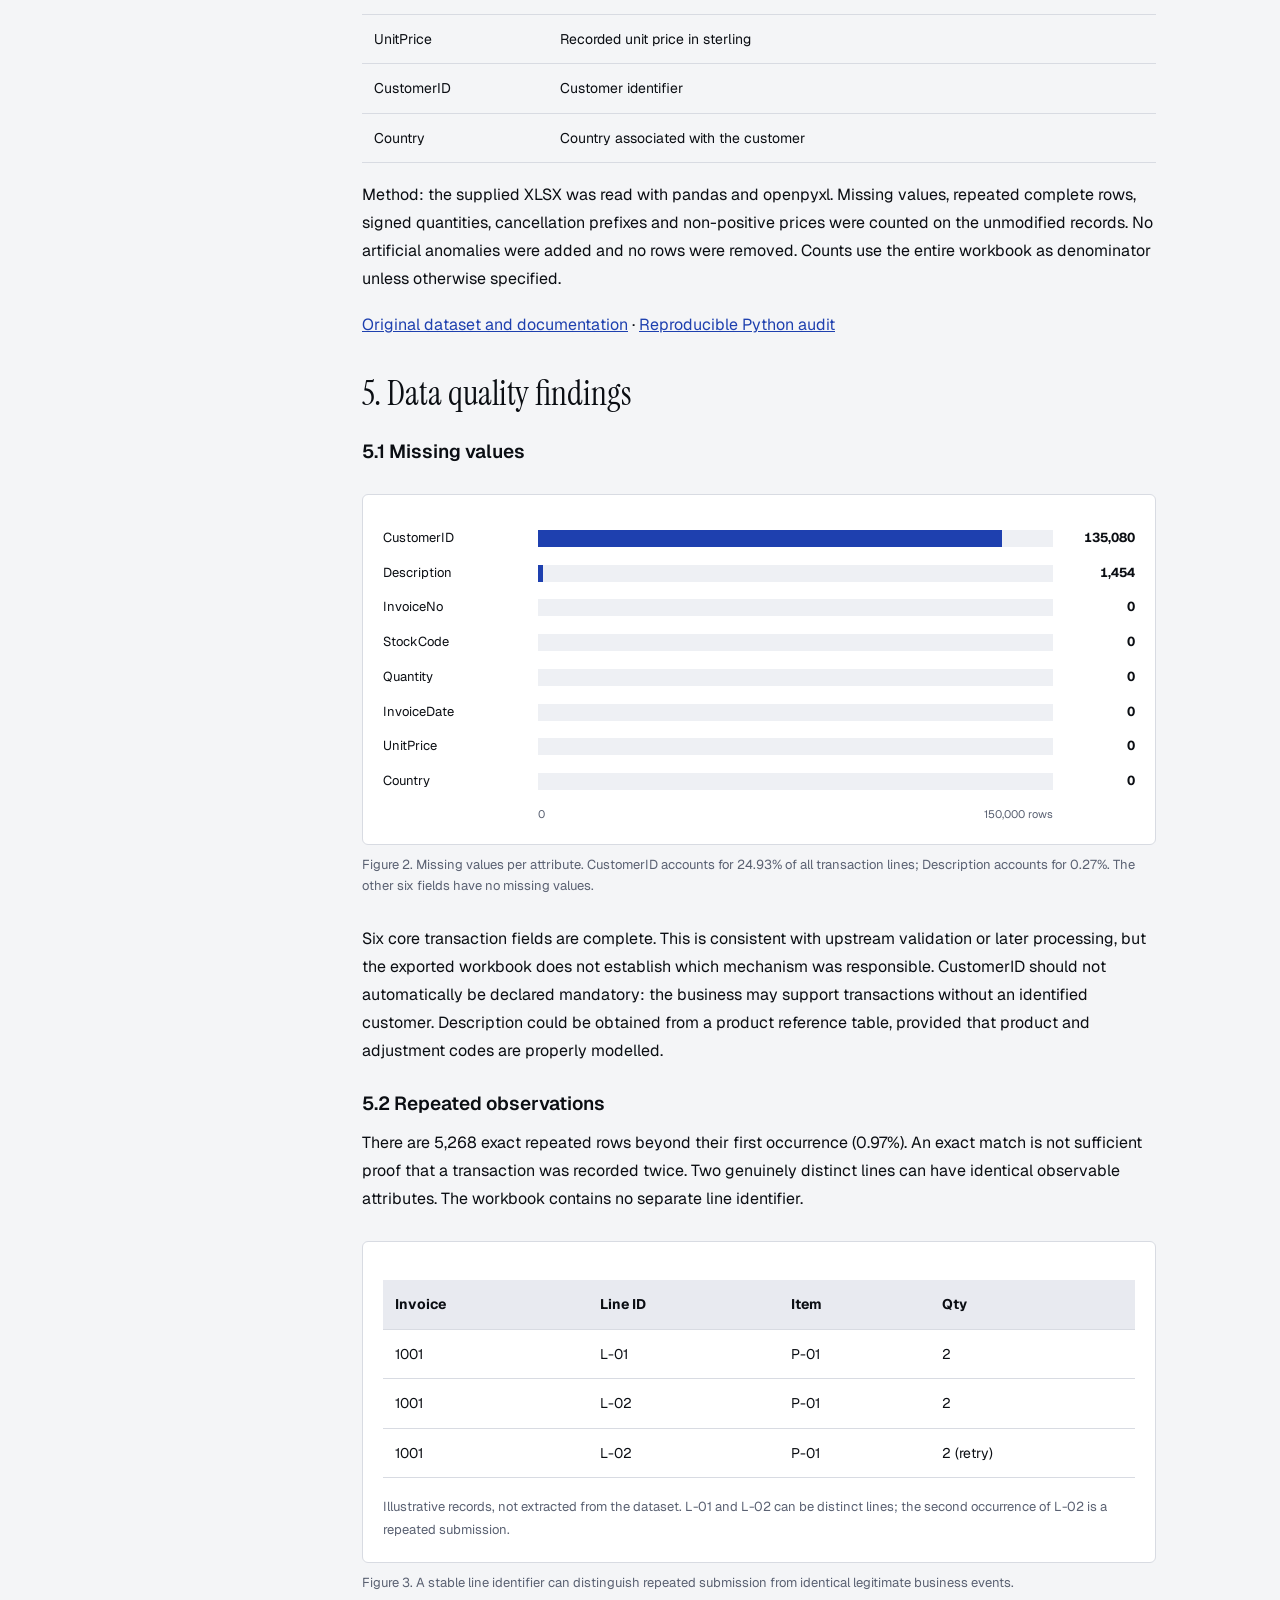
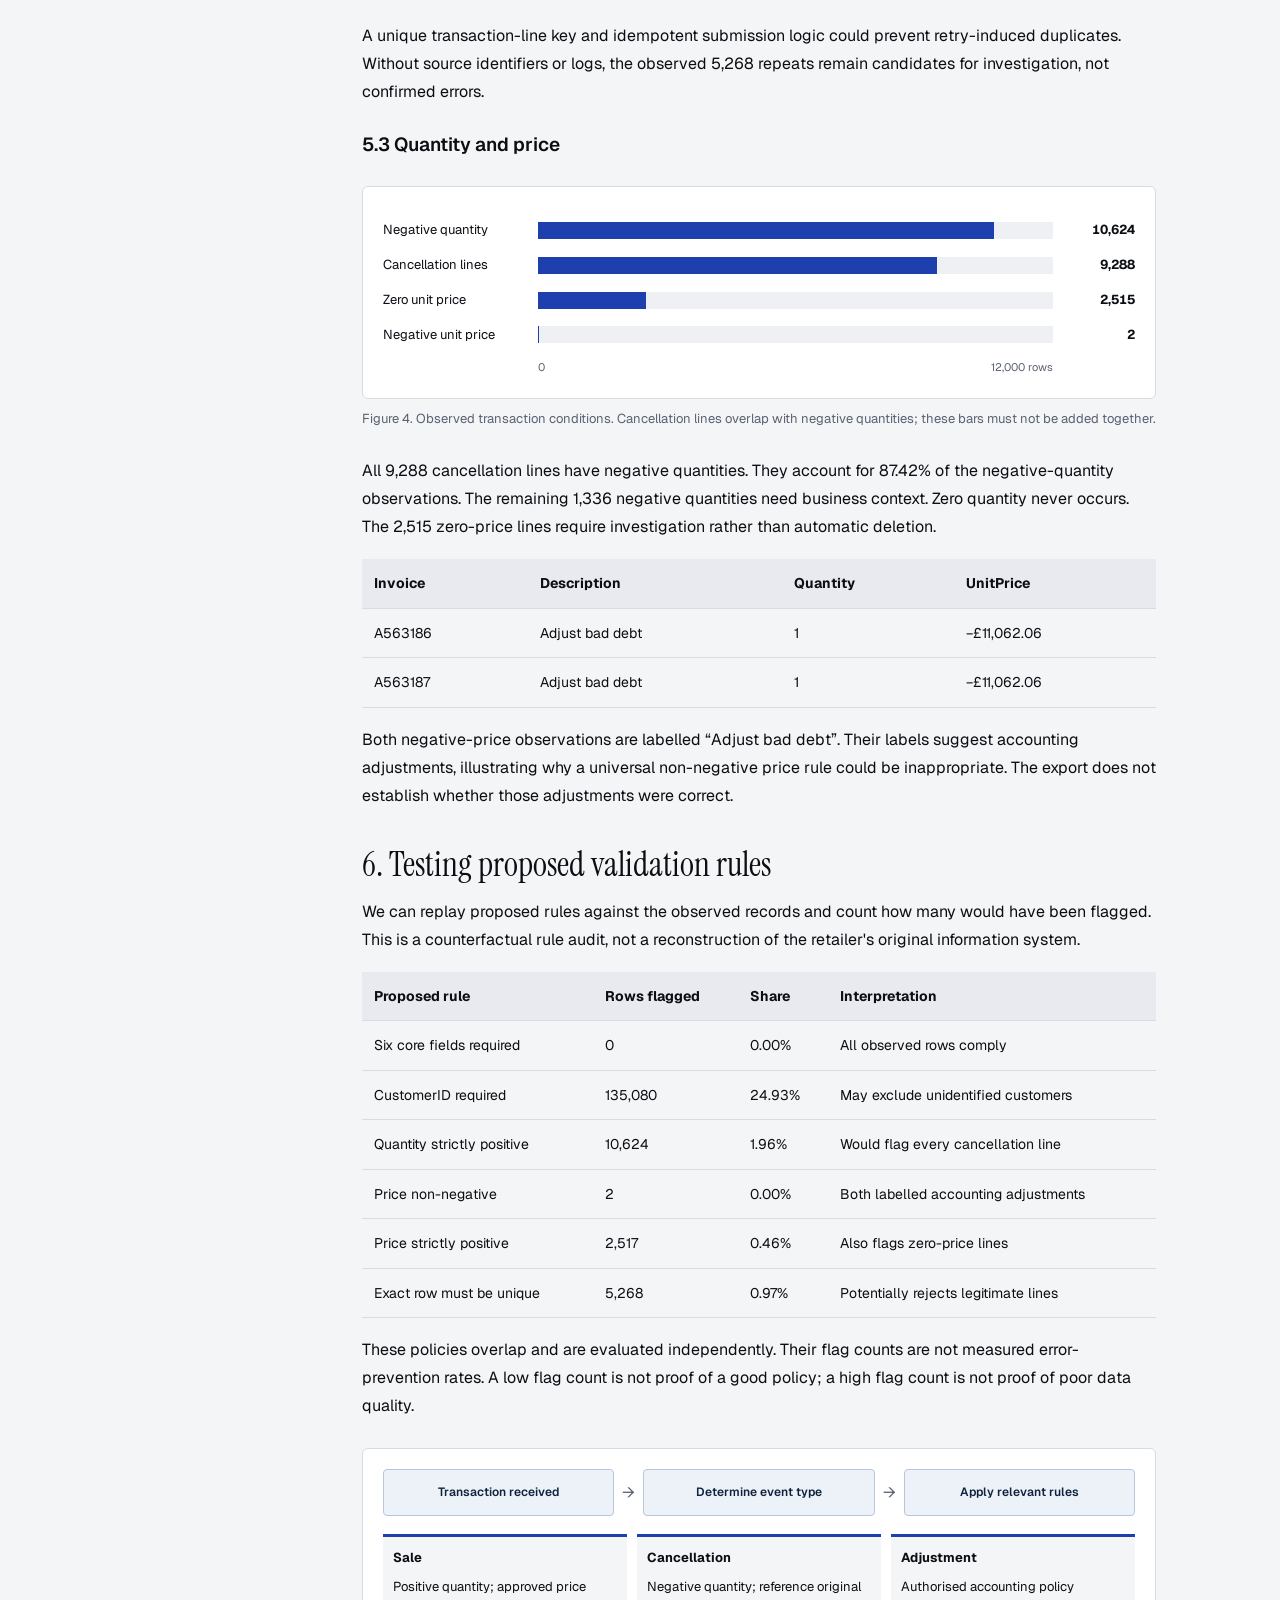
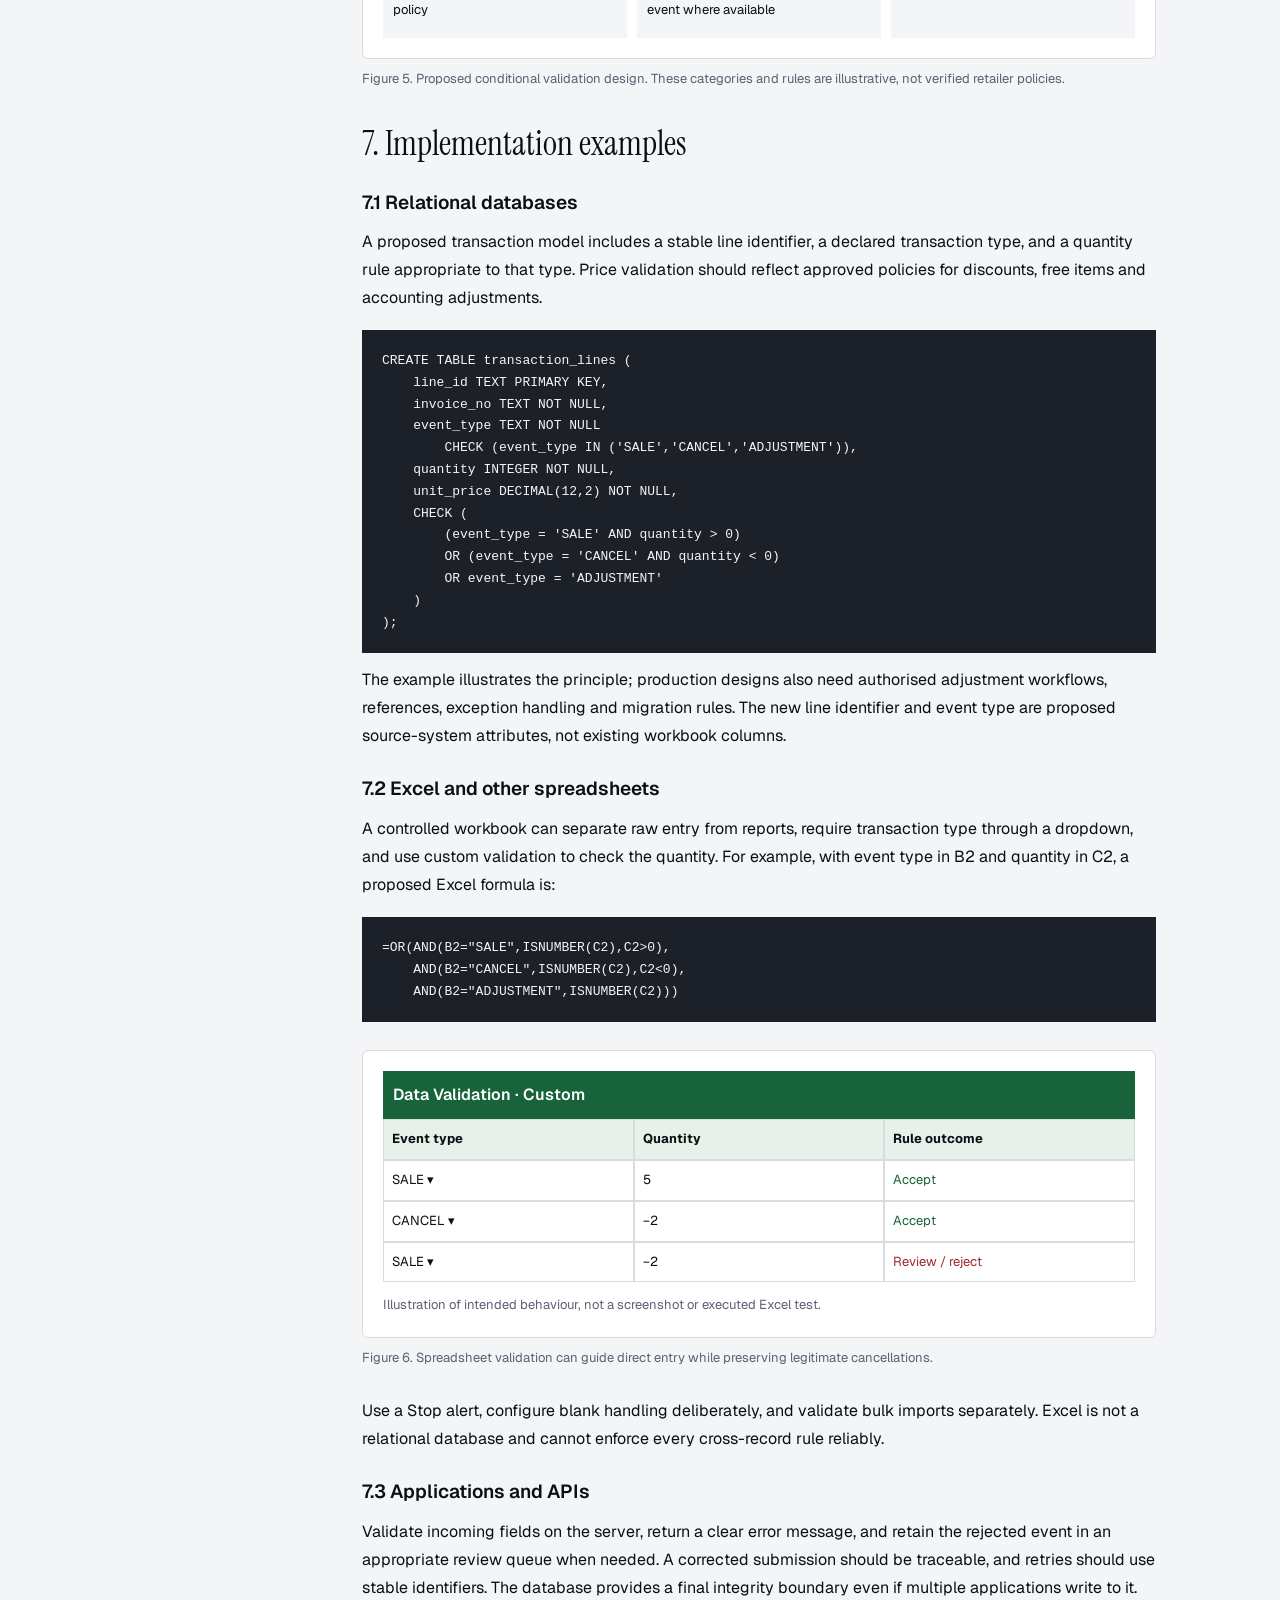
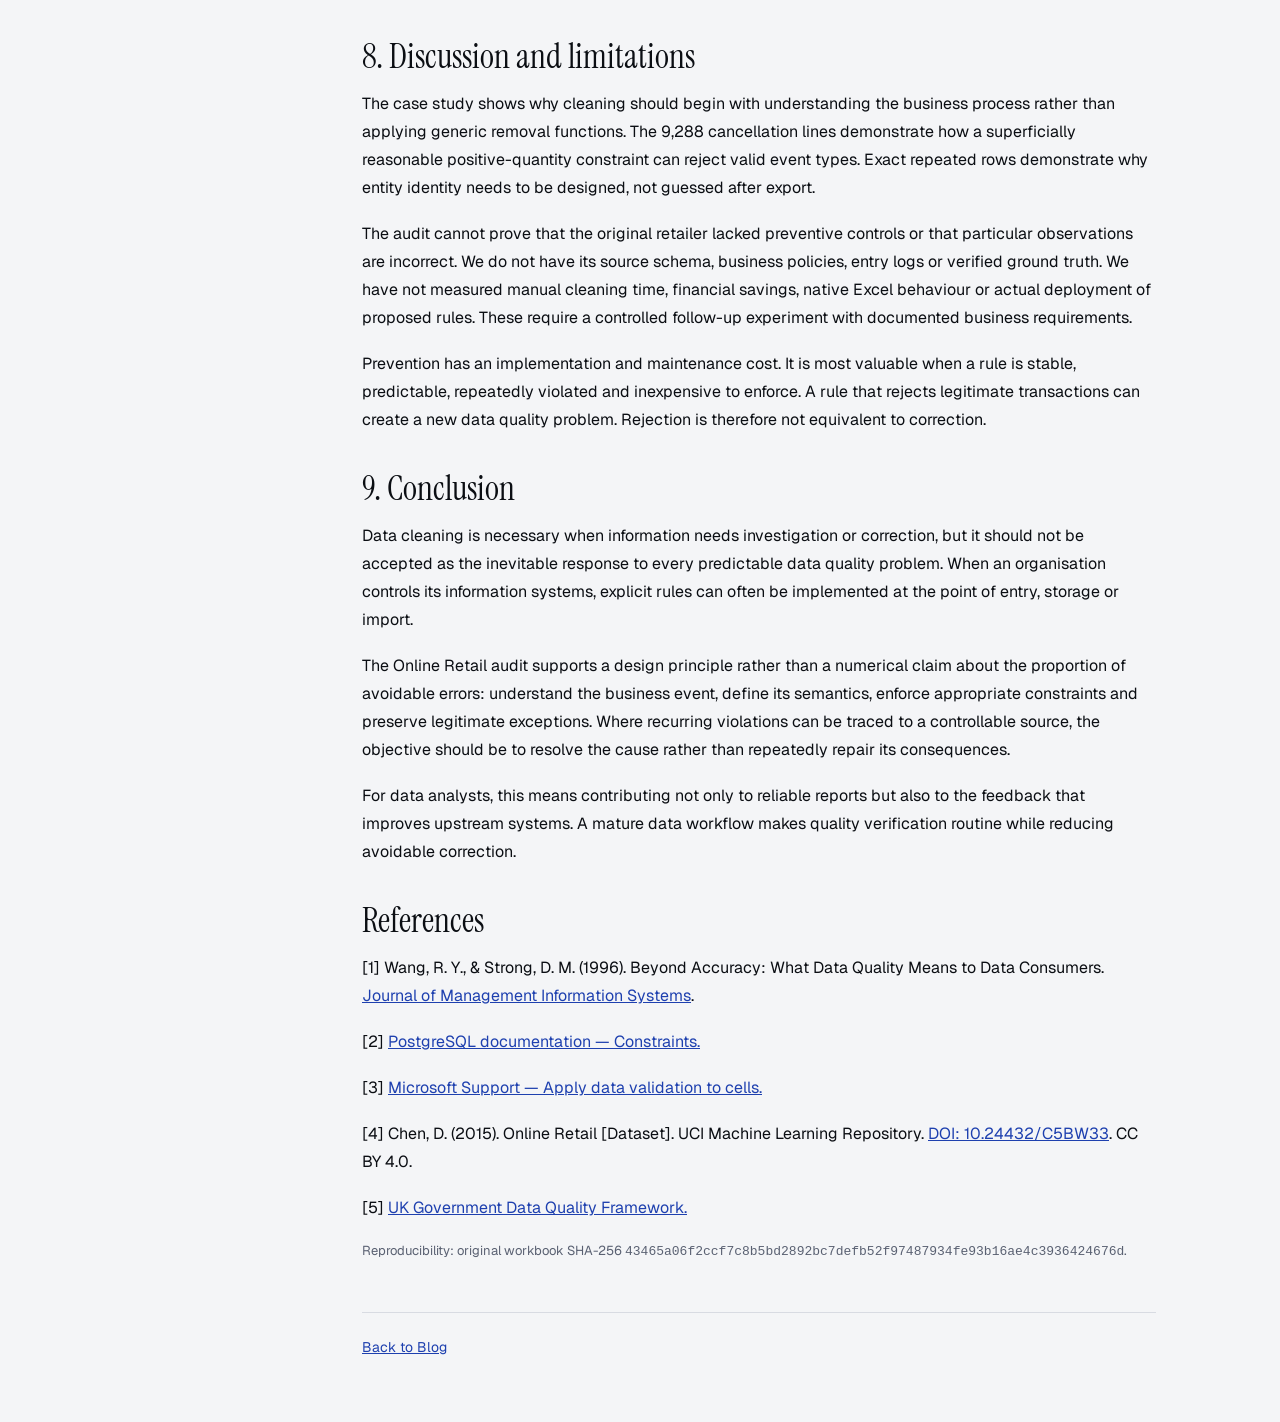
==== commit d9acb873: "Complete retail data quality article with verified figures and illustrated preventive designs" ====
--- a/blog/data-cleaning.html
+++ b/blog/data-cleaning.html
@@ -1,10 +1,28 @@
 <!doctype html>
 <html lang="en"><head><meta charset="utf-8"><meta name="viewport" content="width=device-width, initial-scale=1"><title>Data Cleaning: A Necessity or a Failure of System Design? | Denos Kume</title><meta name="description" content="An examination of preventable data quality issues in databases, spreadsheets and controlled data collection systems."><meta property="og:title" content="Data Cleaning: A Necessity or a Failure of System Design?"><meta property="og:description" content="Why correct predictable data errors repeatedly when they can be prevented during system design?"><meta property="og:type" content="article"><link rel="icon" href="../favicon.svg"><link rel="stylesheet" href="https://fonts.googleapis.com/css2?family=Instrument+Serif:ital@0;1&family=Geist:wght@400;500;600&family=Geist+Mono&display=swap"><style>
 *{box-sizing:border-box}body{margin:0;background:#f4f5f7;color:#0b0e13;font:16px/1.75 Geist,Arial,sans-serif}nav{position:sticky;top:0;background:#f4f5f7f5;border-bottom:1px solid #d8dbe2;padding:20px clamp(20px,5vw,64px);display:flex;justify-content:space-between;align-items:center;z-index:3}nav a{color:inherit;text-decoration:none}nav strong{font-weight:600}main{max-width:1080px;margin:auto;padding:64px 24px 80px}header{border-bottom:1px solid #d8dbe2;padding-bottom:32px;margin-bottom:40px}h1,h2{font-family:"Instrument Serif",Georgia,serif;font-weight:400;line-height:1.12}h1{font-size:clamp(42px,7vw,76px);letter-spacing:-.035em;margin:16px 0}h2{font-size:34px;margin:36px 0 14px}.meta,.eyebrow{font:12px/1.6 "Geist Mono",monospace;color:#5a6172}.eyebrow{color:#1e40af;text-transform:uppercase;letter-spacing:.12em}.subtitle{font-size:21px;color:#5a6172;max-width:70ch}.layout{display:grid;grid-template-columns:190px minmax(0,1fr);gap:48px}aside{align-self:start;position:sticky;top:100px;font-size:14px}aside a{display:block;margin:12px 0;color:#5a6172;text-decoration:none}a{color:#1e40af}section{scroll-margin-top:100px}p{margin:0 0 18px}pre{background:#1b2029;color:#f4f5f7;padding:20px;overflow:auto;font:13px/1.6 "Geist Mono",monospace}table{border-collapse:collapse;width:100%;font-size:14px}th,td{text-align:left;padding:12px;border-bottom:1px solid #d8dbe2;vertical-align:top}th{background:#e8eaf0}.tablewrap{overflow:auto}.note{border-left:3px solid #1e40af;padding-left:16px;color:#5a6172}footer{border-top:1px solid #d8dbe2;margin-top:48px;padding-top:22px;font-size:14px} @media(max-width:740px){.layout{display:block}aside{position:static;border-bottom:1px solid #d8dbe2;padding-bottom:18px}main{padding-top:36px}}
-</style></head><body><nav><a href="../"><strong>Denos Kume</strong></a><a href="../#blog">Back to Blog</a></nav><main><header><div class="eyebrow">Data Analytics / Software Engineering</div><h1>Data Cleaning: A Necessity or a Failure of System Design?</h1><p class="subtitle">Investigating preventable data quality issues in databases, spreadsheets and controlled data collection systems.</p><div class="meta">25 November 2026 · Real-world audit · In progress</div></header><div class="layout"><aside><strong>Contents</strong><a href="#intro">Introduction</a><a href="#scope">Scope</a><a href="#prevention">Prevention at the source</a><a href="#limits">Limits of validation</a><a href="#experiment">Experimental approach</a><a href="#references">References</a></aside><article>
-<section id="intro"><h2>Introduction</h2><p>Data cleaning is commonly taught as a fundamental stage of data analysis. Missing values, duplicate records, invalid formats and inconsistent categories are familiar examples. Yet many of the systems that produce these records already support mechanisms for preventing such errors.</p><p>Relational databases offer integrity constraints. Spreadsheets support data validation, and applications can enforce business rules before accepting input. These capabilities raise a practical engineering question: why should an organisation repeatedly correct predictable errors if it can prevent them during the initial design of its information systems?</p><p>Businesses were already using databases and statistical analysis in the 1990s. Data quality was an established concern before modern AI. This article examines the relationship between system design and recurring cleaning effort, rather than questioning the value of data analysis itself.</p></section>
-<section id="scope"><h2>Scope of the investigation</h2><p>The focus is on controllable sources: relational databases, Excel and other spreadsheets, electronic forms, applications, APIs and structured imports. The investigation concerns errors for which a reliable validation rule can be specified in advance. It does not assume that all data quality problems can be prevented.</p><p><strong>Research question:</strong> To what extent can preventive controls introduced during system design reduce downstream data cleaning without compromising completeness or analytical accuracy?</p></section>
-<section id="prevention"><h2>Prevention at the source</h2><p>Consider an employee management system with a defined monthly salary range. If the organisation has established that a particular category of employees earns between €1,500 and €9,999, an accidental entry of €30,000 can be rejected before storage.</p><pre><code>monthly_salary DECIMAL(10,2) NOT NULL
-CHECK (monthly_salary BETWEEN 1500 AND 9999)</code></pre><p>The range is hypothetical, not a universal salary rule. A real implementation must account for employment categories, exceptions and changes in policy. In Excel, a decimal data validation rule with a Stop alert can enforce the same range during ordinary direct entry.</p><div class="tablewrap"><table><thead><tr><th>Recurring issue</th><th>Preventive mechanism</th></tr></thead><tbody><tr><td>Duplicate identifiers</td><td>Database uniqueness constraints</td></tr><tr><td>Missing mandatory fields</td><td>Required form inputs and NOT NULL</td></tr><tr><td>Inconsistent categories</td><td>Controlled spreadsheet dropdowns or reference tables</td></tr><tr><td>Invalid numerical ranges</td><td>Business rules and CHECK constraints</td></tr><tr><td>Invalid structured imports</td><td>Schema validation before acceptance</td></tr></tbody></table></div><p>These controls should not merely reject errors silently. They should provide feedback and a way to correct or quarantine problematic records. Repeated downstream correction may otherwise indicate that a known rule has not been enforced at the appropriate boundary.</p></section>
-<section id="limits"><h2>Limits of validation</h2><p>A valid value is not necessarily a truthful one. A salary of €3,500 may satisfy the range while the actual salary is €3,000. Excel validation can also be bypassed by certain copying or importing operations. Uniqueness constraints cannot identify every duplicate real-world entity. Controls must therefore be designed around actual input paths and supported by appropriate verification.</p><p>Sensor noise, genuinely unavailable information and uncontrolled external sources are outside the primary scope. Their existence does not remove the opportunity to prevent predictable errors in systems that organisations do control.</p></section>
-<section id="experiment"><h2>Real-world case study: Online Retail</h2><p>The empirical study examines the original Online Retail Excel workbook (Chen, 2015, UCI, CC BY 4.0), containing 541,909 transaction-line records from a UK retailer. No artificial errors were introduced and no observations were removed.</p><p><a href="https://doi.org/10.24432/C5BW33">Dataset and documentation</a> · <a href="experiments/data-quality/audit_retail.py">Reproducible audit script</a></p><h2>Observed data quality</h2><div class="tablewrap"><table><thead><tr><th>Condition</th><th>Records</th><th>Interpretation</th></tr></thead><tbody><tr><td>Missing core fields (six selected columns)</td><td>0</td><td>No observed omissions</td></tr><tr><td>Missing CustomerID</td><td>135,080</td><td>Business context required</td></tr><tr><td>Missing Description</td><td>1,454</td><td>May depend on product or transaction type</td></tr><tr><td>Exact repeated rows beyond first occurrence</td><td>5,268</td><td>Review; no line identifier to prove duplication</td></tr><tr><td>Negative quantity</td><td>10,624</td><td>9,288 cancellation lines and 1,336 other lines</td></tr><tr><td>Zero quantity</td><td>0</td><td>No observed occurrences</td></tr><tr><td>Zero unit price</td><td>2,515</td><td>Review; may be legitimate</td></tr><tr><td>Negative unit price</td><td>2</td><td>Both labelled Adjust bad debt</td></tr></tbody></table></div><h2>Missing values</h2><figure style="margin:24px 0"><svg viewBox="0 0 650 120" role="img" aria-label="CustomerID has 135080 missing values, Description 1454, six other fields zero" style="width:100%;background:white"><g font-family="Arial" font-size="13" fill="#1b2029"><text x="12" y="25">CustomerID</text><rect x="145" y="11" width="380" height="18" fill="#1e40af"/><text x="535" y="25">135,080</text><text x="12" y="60">Description</text><rect x="145" y="46" width="4.09" height="18" fill="#1e40af"/><text x="158" y="60">1,454</text><text x="12" y="95">Other 6 fields</text><text x="145" y="95">0</text></g></svg><figcaption>Figure 1. Missing observations in the original workbook.</figcaption></figure><h2>Counterfactual validation policies</h2><p>A proposed mandatory-field gate for InvoiceNo, StockCode, InvoiceDate, Quantity, UnitPrice and Country flags zero rows. Adding a universal non-negative price rule flags two records, both accounting adjustments (A563186 and A563187, each −£11,062.06). A universal positive-quantity rule flags 10,624 records, including every documented cancellation line. These are observed flag counts, not proven error counts.</p><p>Conditional validation based on transaction type is preferable to unconditional restrictions. A stable line-level identifier could support idempotent writes, while controlled product reference data could reduce inconsistent descriptions. Neither the cause of repeated rows nor the validity of missing customer identifiers can be established from the export alone.</p><h2>Discussion and limitations</h2><p>The absence of missing core fields is consistent with effective upstream controls but does not prove their existence. The data demonstrate the importance of specifying business semantics before implementing constraints. The proposed rules were evaluated against historical observations; actual Excel entry behaviour, source-system controls, costs and human effort have not been measured. No verified prevention rate can be inferred without ground truth and knowledge of the original collection process.</p><p class="note">Workbook SHA-256: <code style="overflow-wrap:anywhere">43465a06f2ccf7c8b5bd2892bc7defb52f97487934fe93b16ae4c3936424676d</code>. Audit executed on the supplied original workbook; the broader experimental study remains in progress.</p></section><section id="references"><h2>References and technical documentation</h2><p>Chen, D. (2015). Online Retail [Dataset]. UCI Machine Learning Repository. <a href="https://doi.org/10.24432/C5BW33">DOI: 10.24432/C5BW33</a>. CC BY 4.0.</p><p>Wang, R. Y., &amp; Strong, D. M. (1996). Beyond Accuracy: What Data Quality Means to Data Consumers. <a href="https://doi.org/10.1080/07421222.1996.11518099">Journal of Management Information Systems</a>.</p><p><a href="https://www.postgresql.org/docs/current/ddl-constraints.html">PostgreSQL documentation — Constraints.</a></p><p><a href="https://support.microsoft.com/en-us/office/apply-data-validation-to-cells-29fecbcc-d1b9-42c1-9d76-eff3ce5f7249">Microsoft Support — Apply data validation to cells.</a></p><p><a href="https://www.gov.uk/government/publications/the-government-data-quality-framework">UK Government — Government Data Quality Framework.</a></p></section><footer><a href="../#blog">Back to Blog</a></footer></article></div></main></body></html>+h3{font-size:19px;line-height:1.4;margin:26px 0 12px;font-weight:600}figure{margin:28px 0}figcaption{font-size:13px;color:#5a6172;line-height:1.6;margin-top:10px}.diagram,.bars,.sheet-ui{background:#fff;border:1px solid #d8dbe2;border-radius:6px;padding:20px}.diagram h3{margin:0 0 12px;font-size:15px}.diagram h3:not(:first-child){margin-top:24px}.flow{display:flex;align-items:center;gap:8px}.step{flex:1;border:1px solid #b8c6db;background:#edf2f8;color:#10233e;padding:12px 8px;text-align:center;font-size:12px;font-weight:600;border-radius:4px}.connector{color:#5a6172}.feedback{border-left:3px solid #1e40af;background:#f4f5f7;margin-top:14px;padding:10px;font-size:13px}.facts{display:grid;grid-template-columns:repeat(3,1fr);gap:12px;margin:24px 0}.facts div{border:1px solid #d8dbe2;padding:16px;background:#fff}.facts b{display:block;font-size:24px;color:#10233e}.facts span{font-size:12px;color:#5a6172}.barrow{display:grid;grid-template-columns:145px minmax(0,1fr) 72px;align-items:center;gap:10px;font-size:13px;margin:12px 0}.barrow b{text-align:right;font-variant-numeric:tabular-nums}.track{background:#eef0f4;height:17px}.bar{height:100%;background:#1e40af}.axis{display:flex;justify-content:space-between;margin-left:155px;margin-right:82px;color:#5a6172;font-size:11px}.branches{display:grid;grid-template-columns:repeat(3,1fr);gap:10px;margin-top:18px}.branches div{border-top:3px solid #1e40af;padding:10px;background:#f4f5f7;font-size:13px}.branches p{margin:6px 0}.sheet-head{background:#17643b;color:white;font-weight:600;padding:10px}.sheet-grid{display:grid;grid-template-columns:repeat(3,1fr)}.sheet-grid>*{border:1px solid #d8dbe2;padding:8px;font-size:13px}.sheet-grid b{background:#e8f0ea}.ok{color:#17643b}.bad{color:#a12828}.small{font-size:13px;color:#5a6172;margin:12px 0 0}article .tablewrap{margin:18px 0}article{min-width:0}@media(max-width:620px){.flow{flex-direction:column;align-items:stretch}.connector{text-align:center;transform:rotate(90deg)}.branches{grid-template-columns:1fr}.facts{grid-template-columns:1fr}.barrow{grid-template-columns:100px minmax(0,1fr) 56px;gap:5px;font-size:11px}.axis{margin-left:105px;margin-right:61px}.bars,.diagram,.sheet-ui{padding:12px}}</style></head><body><nav><a href="../"><strong>Denos Kume</strong></a><a href="../#blog">Back to Blog</a></nav><main><header><div class="eyebrow">Data Analytics / Software Engineering</div><h1>Data Cleaning: A Necessity or a Failure of System Design?</h1><p class="subtitle">Investigating preventable data quality issues in databases, spreadsheets and controlled data collection systems.</p><div class="meta">25 November 2026 · Technical article · Real-world data audit</div></header><div class="layout"><aside><strong>Contents</strong><a href="#intro">Introduction</a><a href="#scope">Scope and terminology</a><a href="#design">Quality by design</a><a href="#dataset">The Online Retail dataset</a><a href="#audit">Data quality findings</a><a href="#rules">Testing proposed rules</a><a href="#implementation">Implementation examples</a><a href="#discussion">Discussion and limitations</a><a href="#conclusion">Conclusion</a><a href="#references">References</a></aside><article>
+<section id="intro"><h2>1. Introduction</h2><p>Why is cleaning data considered an unavoidable part of data analytics when software systems have long offered tools to prevent invalid information from being recorded?</p><p>Companies operated complex industrial, commercial and financial systems in the 1990s, before modern AI became widespread. They already used relational databases, spreadsheets and statistical methods to manage information. Data quality was already an established research topic [1]. Today, analysts routinely learn to remove duplicates, handle missing values and correct inconsistent formats. But some of these operations address problems that could have been prevented at the point of collection.</p><p>Consider a salary field. If a company's approved range for a particular job category is known, a database or spreadsheet can flag a value of €30,000 when that amount falls outside the range. Waiting for an analyst to discover the error in a monthly report introduces avoidable rework. However, a plausible but incorrect salary may still pass every validation rule.</p><p>This article examines that distinction using real commercial transaction data. Its purpose is not to question the usefulness of data analysts but to investigate the boundary between preventive system design and necessary analytical preparation.</p></section>
+<section id="scope"><h2>2. Scope and terminology</h2><p>The study focuses on information sources an organisation can design or control: relational databases, Excel, Google Sheets, electronic forms, web applications, APIs and structured file imports. It examines predictable violations of explicit rules, rather than sensor noise, unavailable information or unverified external data.</p><div class="tablewrap"><table><thead><tr><th>Concept</th><th>Meaning</th><th>Example</th></tr></thead><tbody><tr><td>Validation</td><td>Checking compliance with a specified rule</td><td>A required invoice number is present</td></tr><tr><td>Cleaning</td><td>Investigating or correcting problematic recorded values</td><td>Resolving a missing invoice reference</td></tr><tr><td>Transformation</td><td>Changing representation for a particular use</td><td>Aggregating line items into invoice totals</td></tr><tr><td>Accuracy</td><td>Agreement with the real-world event</td><td>The recorded price is the actual price charged</td></tr></tbody></table></div><p>Data may be valid without being accurate, and preparation for analysis is not necessarily cleaning. The research question is how far controllable, rule-detectable errors can be prevented during design without excluding legitimate transactions.</p></section>
+<section id="design"><h2>3. Quality by design</h2><p>Validation can be applied before acceptance, at storage and during integration. The important distinction is when a violation is detected and whether the source can be corrected.</p><figure><div class="diagram"><h3>Corrective architecture</h3><div class="flow"><div class="step">Data entry</div><span class="connector" aria-hidden="true">→</span><div class="step">Unvalidated storage</div><span class="connector" aria-hidden="true">→</span><div class="step">Analyst detects violations</div><span class="connector" aria-hidden="true">→</span><div class="step">Correction / review</div></div><h3>Preventive architecture</h3><div class="flow"><div class="step">Data entry</div><span class="connector" aria-hidden="true">→</span><div class="step">Validation gate</div><span class="connector" aria-hidden="true">→</span><div class="step">Accepted storage</div><span class="connector" aria-hidden="true">→</span><div class="step">Analysis</div></div><div class="feedback">Rejected input → feedback / quarantine → correction and resubmission</div></div><figcaption>Figure 1. Conceptual comparison: preventive design moves predictable rule checks upstream. It does not eliminate the need for verification or recovery.</figcaption></figure><div class="tablewrap"><table><thead><tr><th>Source</th><th>Design control</th><th>What it can prevent</th></tr></thead><tbody><tr><td>Relational database</td><td>PRIMARY KEY, FOREIGN KEY, NOT NULL, CHECK</td><td>Specified integrity violations</td></tr><tr><td>Excel / Sheets</td><td>Validation lists, range rules, protected cells</td><td>Many invalid direct entries</td></tr><tr><td>Web form / API</td><td>Required fields, schema and server-side validation</td><td>Invalid submissions</td></tr><tr><td>CSV import</td><td>Schema, type and reference checks</td><td>Non-conforming imported rows</td></tr></tbody></table></div><p>Controls should be enforced at the appropriate trust boundary, not only in the user interface. Spreadsheet copy/paste and imports can bypass ordinary direct-entry validation. An API should validate server-side, even when its form already checks input [2,3].</p></section>
+<section id="dataset"><h2>4. The Online Retail dataset</h2><p>The case study uses the original Online Retail workbook published by Daqing Chen through the UCI Machine Learning Repository [4]. It contains actual transactions from a UK-based online retailer between 1 December 2010 and 9 December 2011. Each observation represents a transaction line, not necessarily a distinct invoice.</p><div class="facts"><div><b>541,909</b><span>Transaction lines</span></div><div><b>8</b><span>Attributes</span></div><div><b>38</b><span>Distinct country values</span></div></div><div class="tablewrap"><table><thead><tr><th>Field</th><th>Role</th></tr></thead><tbody><tr><td>InvoiceNo</td><td>Invoice identifier; C prefix indicates cancellation</td></tr><tr><td>StockCode</td><td>Product or item code</td></tr><tr><td>Description</td><td>Item description</td></tr><tr><td>Quantity</td><td>Recorded item quantity</td></tr><tr><td>InvoiceDate</td><td>Transaction date and time</td></tr><tr><td>UnitPrice</td><td>Recorded unit price in sterling</td></tr><tr><td>CustomerID</td><td>Customer identifier</td></tr><tr><td>Country</td><td>Country associated with the customer</td></tr></tbody></table></div><p>Method: the supplied XLSX was read with pandas and openpyxl. Missing values, repeated complete rows, signed quantities, cancellation prefixes and non-positive prices were counted on the unmodified records. No artificial anomalies were added and no rows were removed. Counts use the entire workbook as denominator unless otherwise specified.</p><p><a href="https://archive.ics.uci.edu/dataset/352/online-retail">Original dataset and documentation</a> · <a href="experiments/data-quality/audit_retail.py">Reproducible Python audit</a></p></section>
+<section id="audit"><h2>5. Data quality findings</h2><h3>5.1 Missing values</h3><figure><div class="bars" role="img" aria-label="CustomerID: 135,080; Description: 1,454; InvoiceNo: 0; StockCode: 0; Quantity: 0; InvoiceDate: 0; UnitPrice: 0; Country: 0"><div class="barrow"><span>CustomerID</span><div class="track"><div class="bar" style="width:90.05333333333333%"></div></div><b>135,080</b></div><div class="barrow"><span>Description</span><div class="track"><div class="bar" style="width:0.9693333333333334%"></div></div><b>1,454</b></div><div class="barrow"><span>InvoiceNo</span><div class="track"><div class="bar" style="width:0%"></div></div><b>0</b></div><div class="barrow"><span>StockCode</span><div class="track"><div class="bar" style="width:0%"></div></div><b>0</b></div><div class="barrow"><span>Quantity</span><div class="track"><div class="bar" style="width:0%"></div></div><b>0</b></div><div class="barrow"><span>InvoiceDate</span><div class="track"><div class="bar" style="width:0%"></div></div><b>0</b></div><div class="barrow"><span>UnitPrice</span><div class="track"><div class="bar" style="width:0%"></div></div><b>0</b></div><div class="barrow"><span>Country</span><div class="track"><div class="bar" style="width:0%"></div></div><b>0</b></div><div class="axis">0 <span>150,000 rows</span></div></div><figcaption>Figure 2. Missing values per attribute. CustomerID accounts for 24.93% of all transaction lines; Description accounts for 0.27%. The other six fields have no missing values.</figcaption></figure><p>Six core transaction fields are complete. This is consistent with upstream validation or later processing, but the exported workbook does not establish which mechanism was responsible. CustomerID should not automatically be declared mandatory: the business may support transactions without an identified customer. Description could be obtained from a product reference table, provided that product and adjustment codes are properly modelled.</p><h3>5.2 Repeated observations</h3><p>There are 5,268 exact repeated rows beyond their first occurrence (0.97%). An exact match is not sufficient proof that a transaction was recorded twice. Two genuinely distinct lines can have identical observable attributes. The workbook contains no separate line identifier.</p><figure><div class="diagram"><div class="tablewrap"><table><thead><tr><th>Invoice</th><th>Line ID</th><th>Item</th><th>Qty</th></tr></thead><tbody><tr><td>1001</td><td>L-01</td><td>P-01</td><td>2</td></tr><tr><td>1001</td><td>L-02</td><td>P-01</td><td>2</td></tr><tr><td>1001</td><td>L-02</td><td>P-01</td><td>2 (retry)</td></tr></tbody></table></div><p class="small">Illustrative records, not extracted from the dataset. L-01 and L-02 can be distinct lines; the second occurrence of L-02 is a repeated submission.</p></div><figcaption>Figure 3. A stable line identifier can distinguish repeated submission from identical legitimate business events.</figcaption></figure><p>A unique transaction-line key and idempotent submission logic could prevent retry-induced duplicates. Without source identifiers or logs, the observed 5,268 repeats remain candidates for investigation, not confirmed errors.</p><h3>5.3 Quantity and price</h3><figure><div class="bars" role="img" aria-label="Negative quantity: 10,624; Cancellation lines: 9,288; Zero unit price: 2,515; Negative unit price: 2"><div class="barrow"><span>Negative quantity</span><div class="track"><div class="bar" style="width:88.53333333333333%"></div></div><b>10,624</b></div><div class="barrow"><span>Cancellation lines</span><div class="track"><div class="bar" style="width:77.4%"></div></div><b>9,288</b></div><div class="barrow"><span>Zero unit price</span><div class="track"><div class="bar" style="width:20.958333333333332%"></div></div><b>2,515</b></div><div class="barrow"><span>Negative unit price</span><div class="track"><div class="bar" style="width:0.016666666666666666%"></div></div><b>2</b></div><div class="axis">0 <span>12,000 rows</span></div></div><figcaption>Figure 4. Observed transaction conditions. Cancellation lines overlap with negative quantities; these bars must not be added together.</figcaption></figure><p>All 9,288 cancellation lines have negative quantities. They account for 87.42% of the negative-quantity observations. The remaining 1,336 negative quantities need business context. Zero quantity never occurs. The 2,515 zero-price lines require investigation rather than automatic deletion.</p><div class="tablewrap"><table><thead><tr><th>Invoice</th><th>Description</th><th>Quantity</th><th>UnitPrice</th></tr></thead><tbody><tr><td>A563186</td><td>Adjust bad debt</td><td>1</td><td>−£11,062.06</td></tr><tr><td>A563187</td><td>Adjust bad debt</td><td>1</td><td>−£11,062.06</td></tr></tbody></table></div><p>Both negative-price observations are labelled “Adjust bad debt”. Their labels suggest accounting adjustments, illustrating why a universal non-negative price rule could be inappropriate. The export does not establish whether those adjustments were correct.</p></section>
+<section id="rules"><h2>6. Testing proposed validation rules</h2><p>We can replay proposed rules against the observed records and count how many would have been flagged. This is a counterfactual rule audit, not a reconstruction of the retailer's original information system.</p><div class="tablewrap"><table><thead><tr><th>Proposed rule</th><th>Rows flagged</th><th>Share</th><th>Interpretation</th></tr></thead><tbody><tr><td>Six core fields required</td><td>0</td><td>0.00%</td><td>All observed rows comply</td></tr><tr><td>CustomerID required</td><td>135,080</td><td>24.93%</td><td>May exclude unidentified customers</td></tr><tr><td>Quantity strictly positive</td><td>10,624</td><td>1.96%</td><td>Would flag every cancellation line</td></tr><tr><td>Price non-negative</td><td>2</td><td>0.00%</td><td>Both labelled accounting adjustments</td></tr><tr><td>Price strictly positive</td><td>2,517</td><td>0.46%</td><td>Also flags zero-price lines</td></tr><tr><td>Exact row must be unique</td><td>5,268</td><td>0.97%</td><td>Potentially rejects legitimate lines</td></tr></tbody></table></div><p>These policies overlap and are evaluated independently. Their flag counts are not measured error-prevention rates. A low flag count is not proof of a good policy; a high flag count is not proof of poor data quality.</p><figure><div class="diagram"><div class="flow"><div class="step">Transaction received</div><span class="connector" aria-hidden="true">→</span><div class="step">Determine event type</div><span class="connector" aria-hidden="true">→</span><div class="step">Apply relevant rules</div></div><div class="branches"><div><b>Sale</b><p>Positive quantity; approved price policy</p></div><div><b>Cancellation</b><p>Negative quantity; reference original event where available</p></div><div><b>Adjustment</b><p>Authorised accounting policy</p></div></div></div><figcaption>Figure 5. Proposed conditional validation design. These categories and rules are illustrative, not verified retailer policies.</figcaption></figure></section>
+<section id="implementation"><h2>7. Implementation examples</h2><h3>7.1 Relational databases</h3><p>A proposed transaction model includes a stable line identifier, a declared transaction type, and a quantity rule appropriate to that type. Price validation should reflect approved policies for discounts, free items and accounting adjustments.</p><pre><code>CREATE TABLE transaction_lines (
+    line_id TEXT PRIMARY KEY,
+    invoice_no TEXT NOT NULL,
+    event_type TEXT NOT NULL
+        CHECK (event_type IN ('SALE','CANCEL','ADJUSTMENT')),
+    quantity INTEGER NOT NULL,
+    unit_price DECIMAL(12,2) NOT NULL,
+    CHECK (
+        (event_type = 'SALE' AND quantity &gt; 0)
+        OR (event_type = 'CANCEL' AND quantity &lt; 0)
+        OR event_type = 'ADJUSTMENT'
+    )
+);</code></pre><p>The example illustrates the principle; production designs also need authorised adjustment workflows, references, exception handling and migration rules. The new line identifier and event type are proposed source-system attributes, not existing workbook columns.</p><h3>7.2 Excel and other spreadsheets</h3><p>A controlled workbook can separate raw entry from reports, require transaction type through a dropdown, and use custom validation to check the quantity. For example, with event type in B2 and quantity in C2, a proposed Excel formula is:</p><pre><code>=OR(AND(B2="SALE",ISNUMBER(C2),C2&gt;0),
+    AND(B2="CANCEL",ISNUMBER(C2),C2&lt;0),
+    AND(B2="ADJUSTMENT",ISNUMBER(C2)))</code></pre><figure><div class="sheet-ui"><div class="sheet-head">Data Validation · Custom</div><div class="sheet-grid"><b>Event type</b><b>Quantity</b><b>Rule outcome</b><span>SALE ▾</span><span>5</span><span class="ok">Accept</span><span>CANCEL ▾</span><span>−2</span><span class="ok">Accept</span><span>SALE ▾</span><span>−2</span><span class="bad">Review / reject</span></div><p class="small">Illustration of intended behaviour, not a screenshot or executed Excel test.</p></div><figcaption>Figure 6. Spreadsheet validation can guide direct entry while preserving legitimate cancellations.</figcaption></figure><p>Use a Stop alert, configure blank handling deliberately, and validate bulk imports separately. Excel is not a relational database and cannot enforce every cross-record rule reliably.</p><h3>7.3 Applications and APIs</h3><p>Validate incoming fields on the server, return a clear error message, and retain the rejected event in an appropriate review queue when needed. A corrected submission should be traceable, and retries should use stable identifiers. The database provides a final integrity boundary even if multiple applications write to it.</p></section>
+<section id="discussion"><h2>8. Discussion and limitations</h2><p>The case study shows why cleaning should begin with understanding the business process rather than applying generic removal functions. The 9,288 cancellation lines demonstrate how a superficially reasonable positive-quantity constraint can reject valid event types. Exact repeated rows demonstrate why entity identity needs to be designed, not guessed after export.</p><p>The audit cannot prove that the original retailer lacked preventive controls or that particular observations are incorrect. We do not have its source schema, business policies, entry logs or verified ground truth. We have not measured manual cleaning time, financial savings, native Excel behaviour or actual deployment of proposed rules. These require a controlled follow-up experiment with documented business requirements.</p><p>Prevention has an implementation and maintenance cost. It is most valuable when a rule is stable, predictable, repeatedly violated and inexpensive to enforce. A rule that rejects legitimate transactions can create a new data quality problem. Rejection is therefore not equivalent to correction.</p></section>
+<section id="conclusion"><h2>9. Conclusion</h2><p>Data cleaning is necessary when information needs investigation or correction, but it should not be accepted as the inevitable response to every predictable data quality problem. When an organisation controls its information systems, explicit rules can often be implemented at the point of entry, storage or import.</p><p>The Online Retail audit supports a design principle rather than a numerical claim about the proportion of avoidable errors: understand the business event, define its semantics, enforce appropriate constraints and preserve legitimate exceptions. Where recurring violations can be traced to a controllable source, the objective should be to resolve the cause rather than repeatedly repair its consequences.</p><p>For data analysts, this means contributing not only to reliable reports but also to the feedback that improves upstream systems. A mature data workflow makes quality verification routine while reducing avoidable correction.</p></section>
+<section id="references"><h2>References</h2><p>[1] Wang, R. Y., &amp; Strong, D. M. (1996). Beyond Accuracy: What Data Quality Means to Data Consumers. <a href="https://doi.org/10.1080/07421222.1996.11518099">Journal of Management Information Systems</a>.</p><p>[2] <a href="https://www.postgresql.org/docs/current/ddl-constraints.html">PostgreSQL documentation — Constraints.</a></p><p>[3] <a href="https://support.microsoft.com/en-us/office/apply-data-validation-to-cells-29fecbcc-d1b9-42c1-9d76-eff3ce5f7249">Microsoft Support — Apply data validation to cells.</a></p><p>[4] Chen, D. (2015). Online Retail [Dataset]. UCI Machine Learning Repository. <a href="https://doi.org/10.24432/C5BW33">DOI: 10.24432/C5BW33</a>. CC BY 4.0.</p><p>[5] <a href="https://www.gov.uk/government/publications/the-government-data-quality-framework">UK Government Data Quality Framework.</a></p><p class="small">Reproducibility: original workbook SHA-256 <code style="overflow-wrap:anywhere">43465a06f2ccf7c8b5bd2892bc7defb52f97487934fe93b16ae4c3936424676d</code>.</p></section><footer><a href="../#blog">Back to Blog</a></footer></article></div></main></body></html>
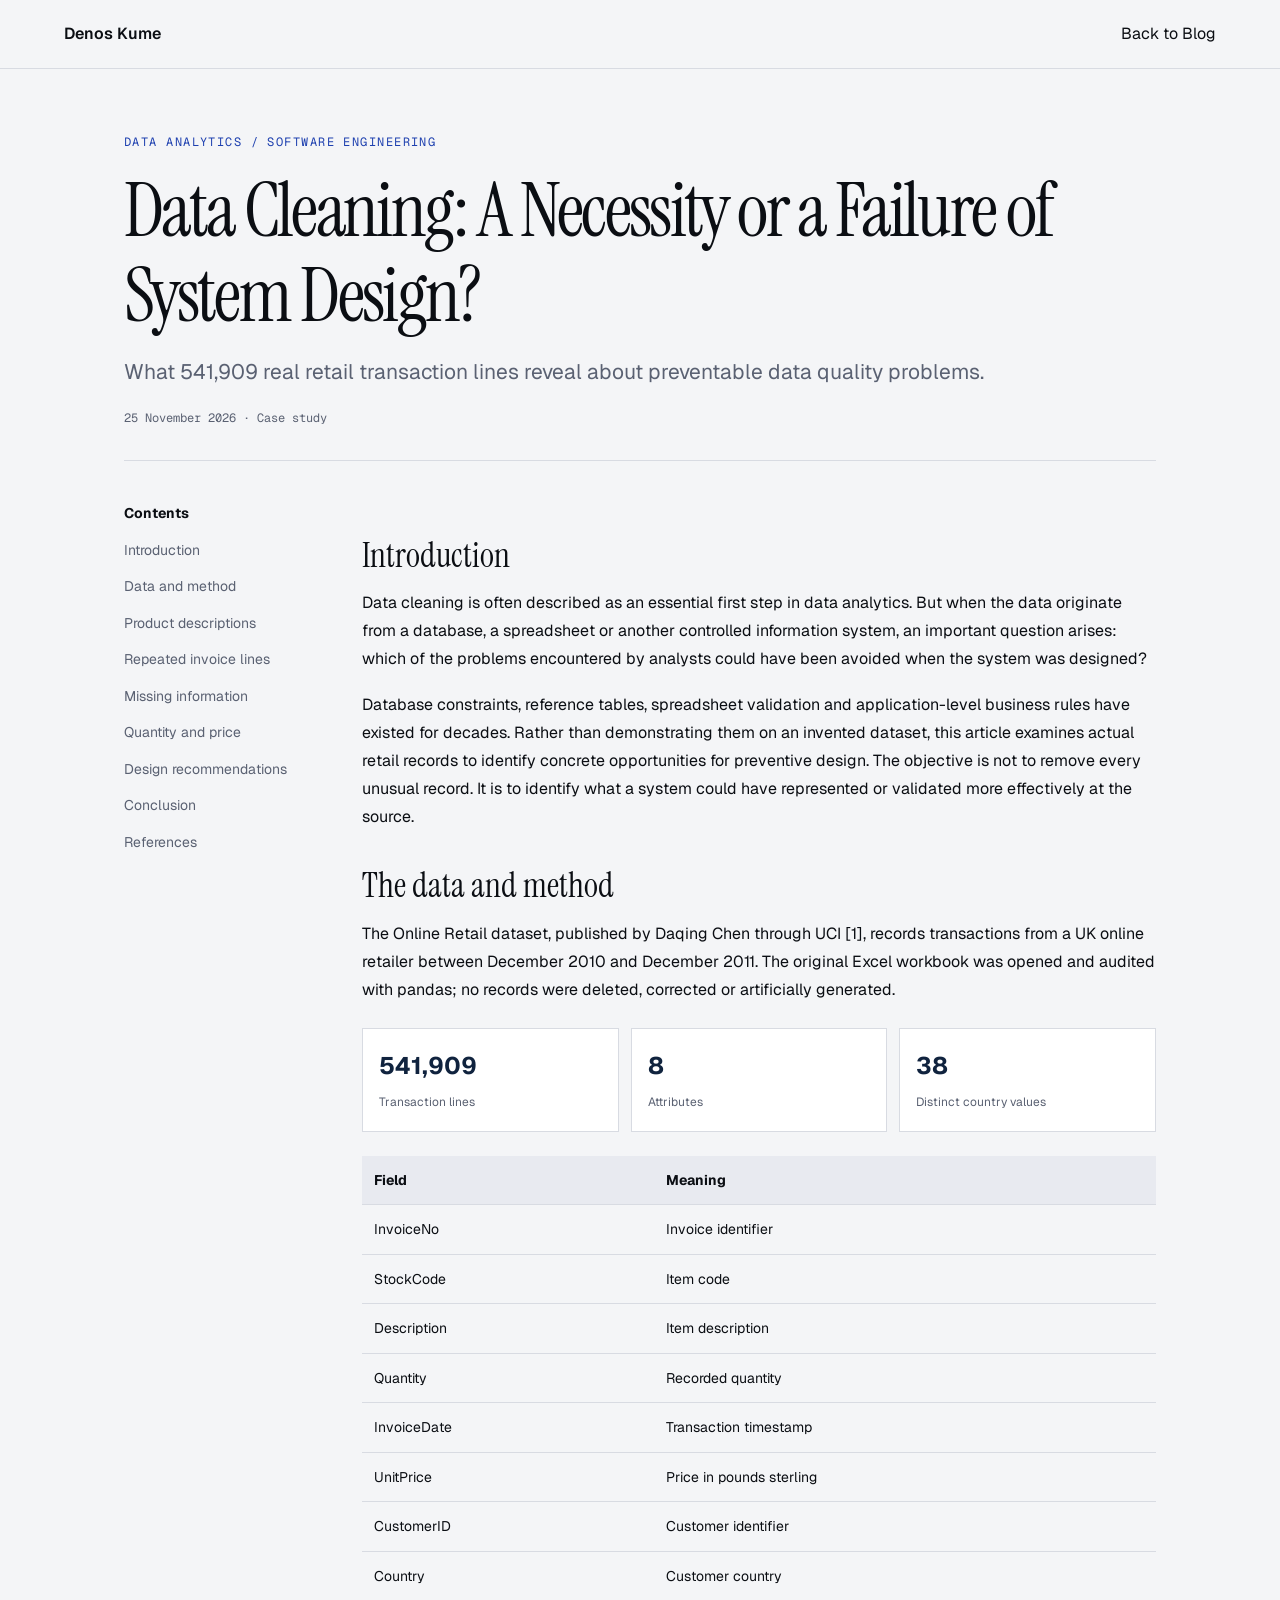
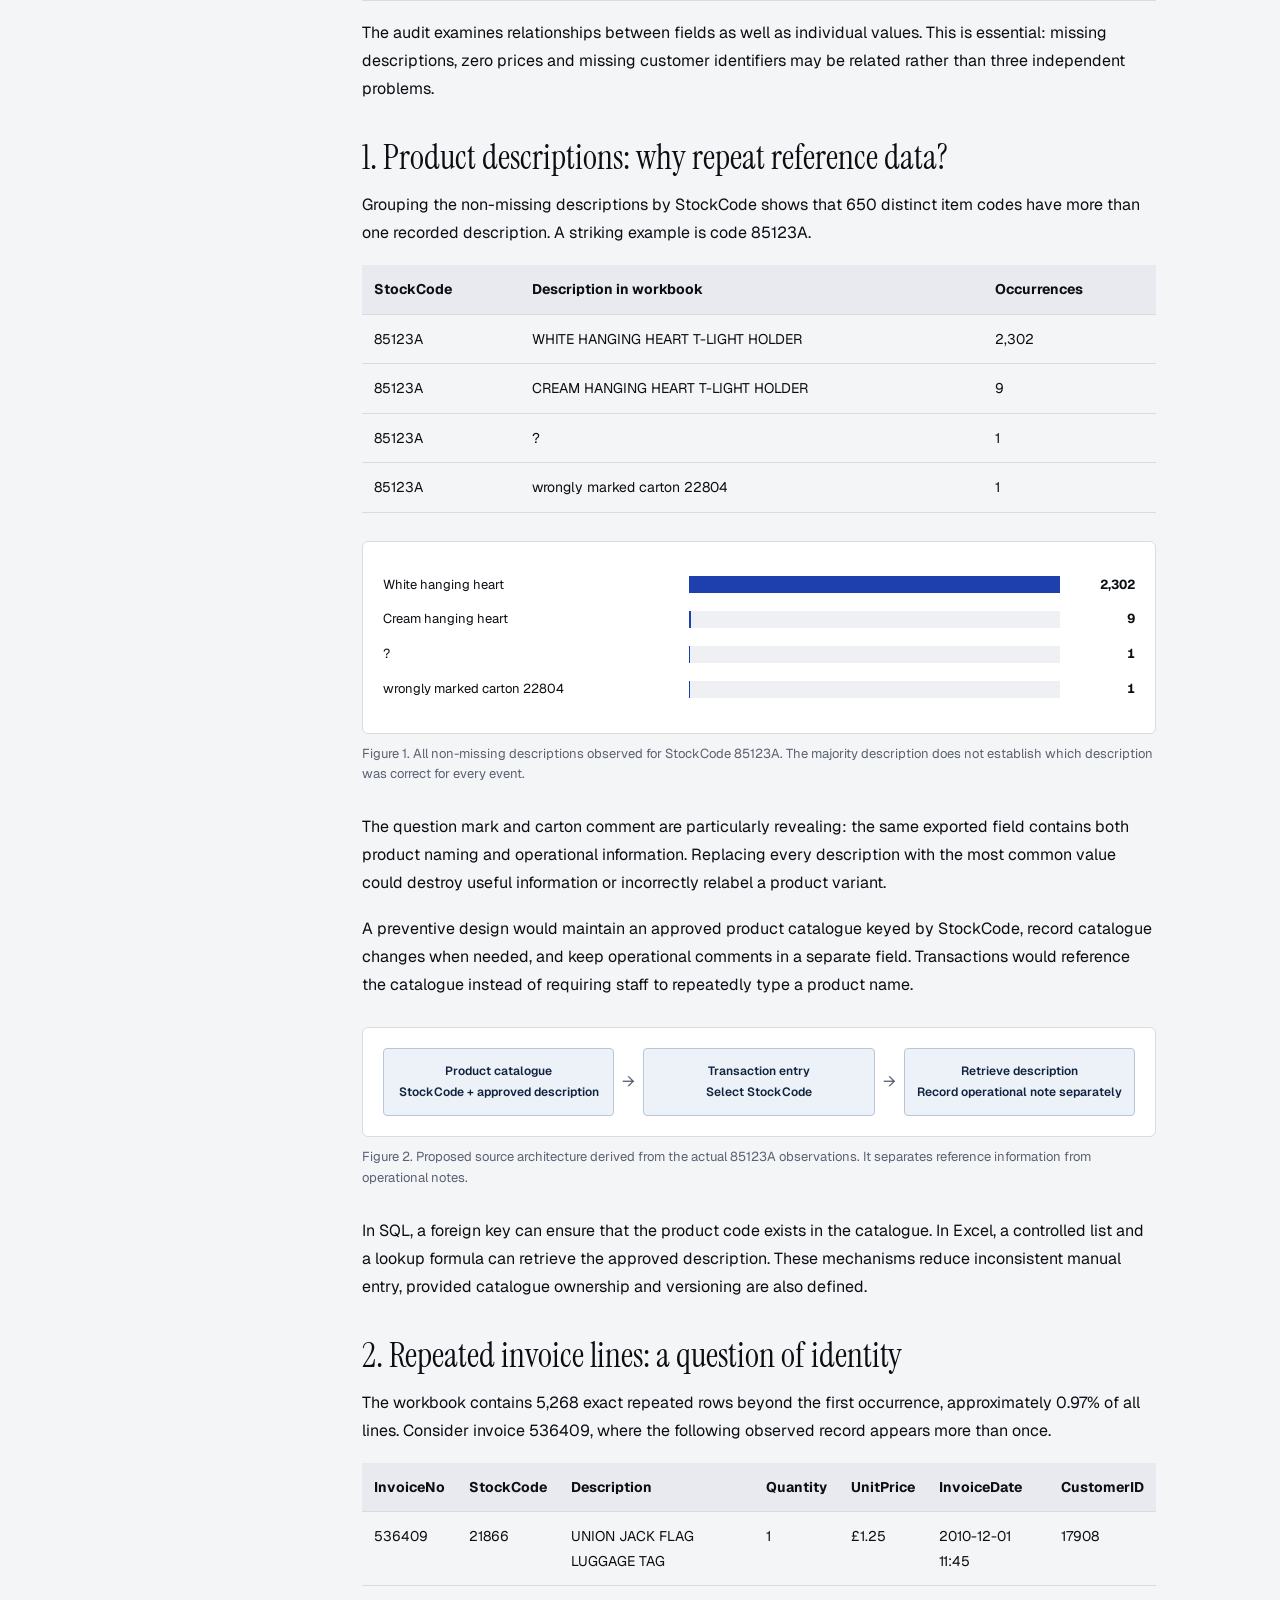
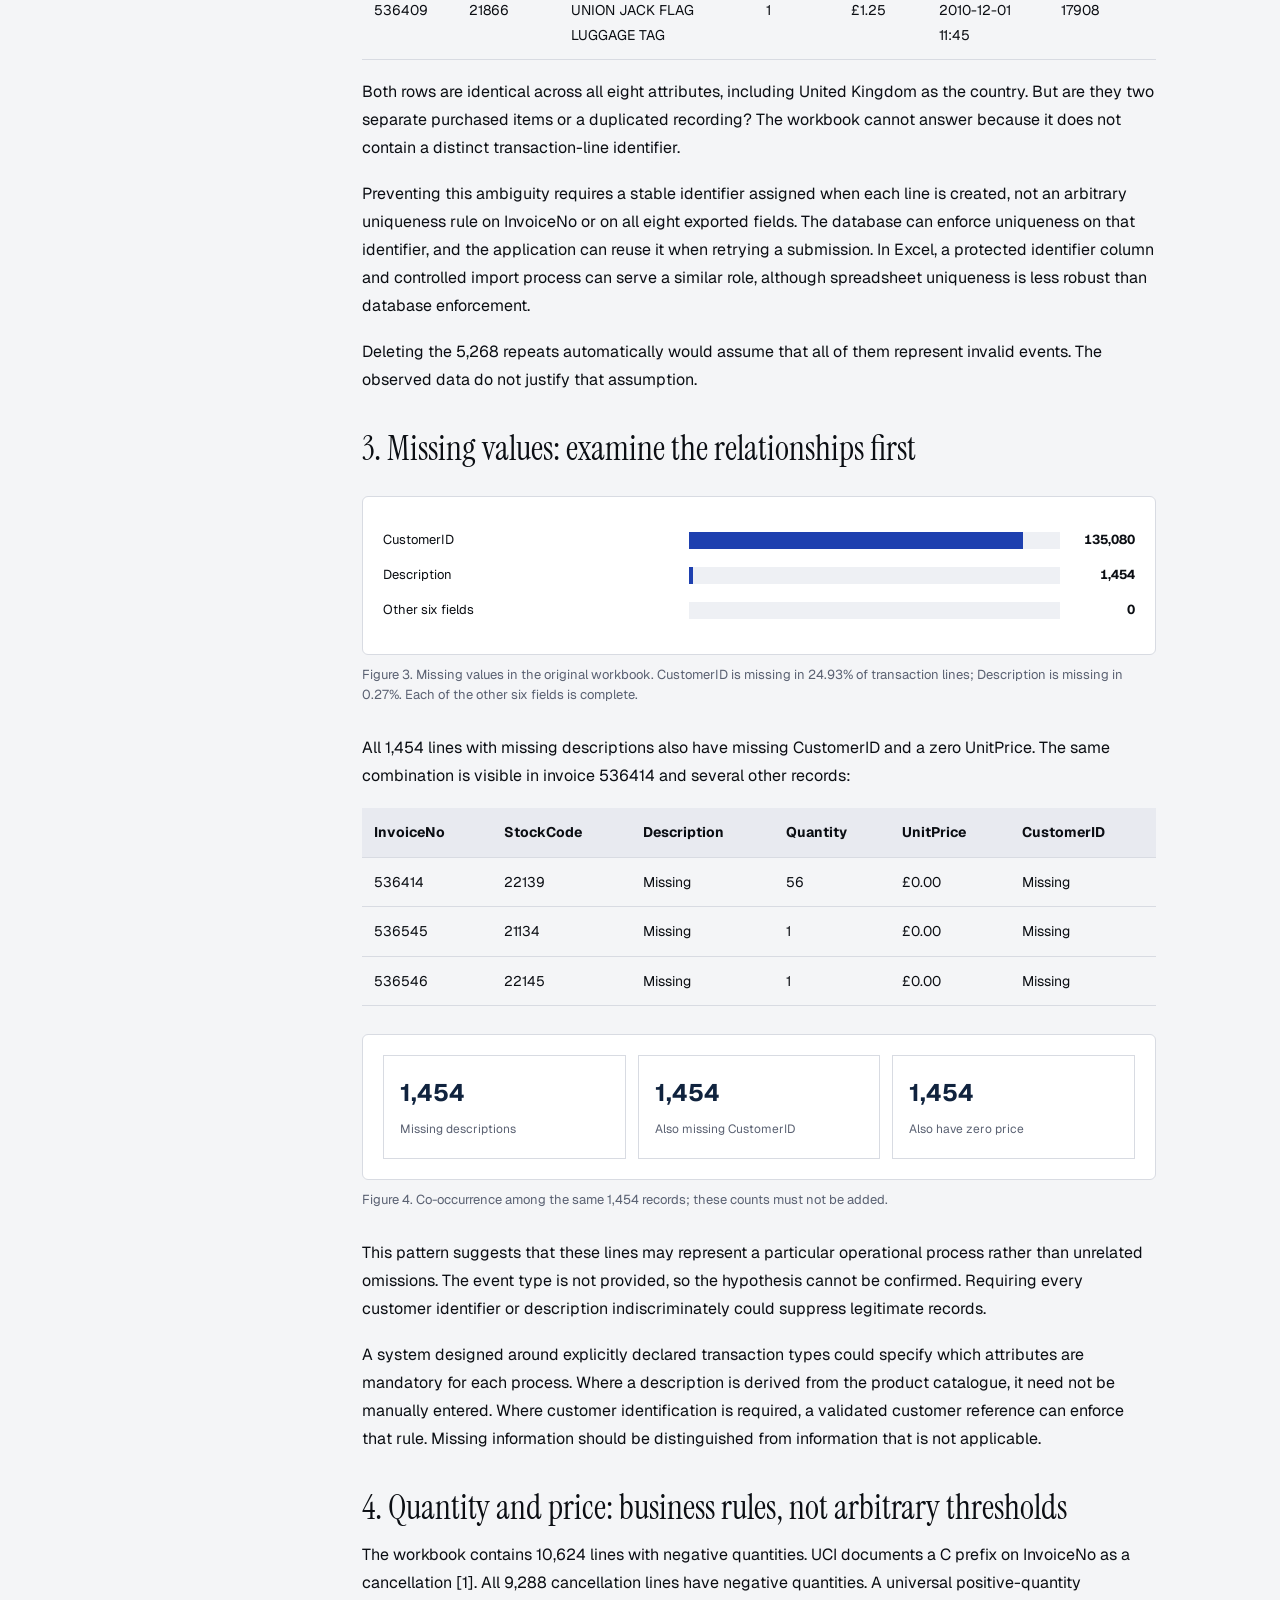
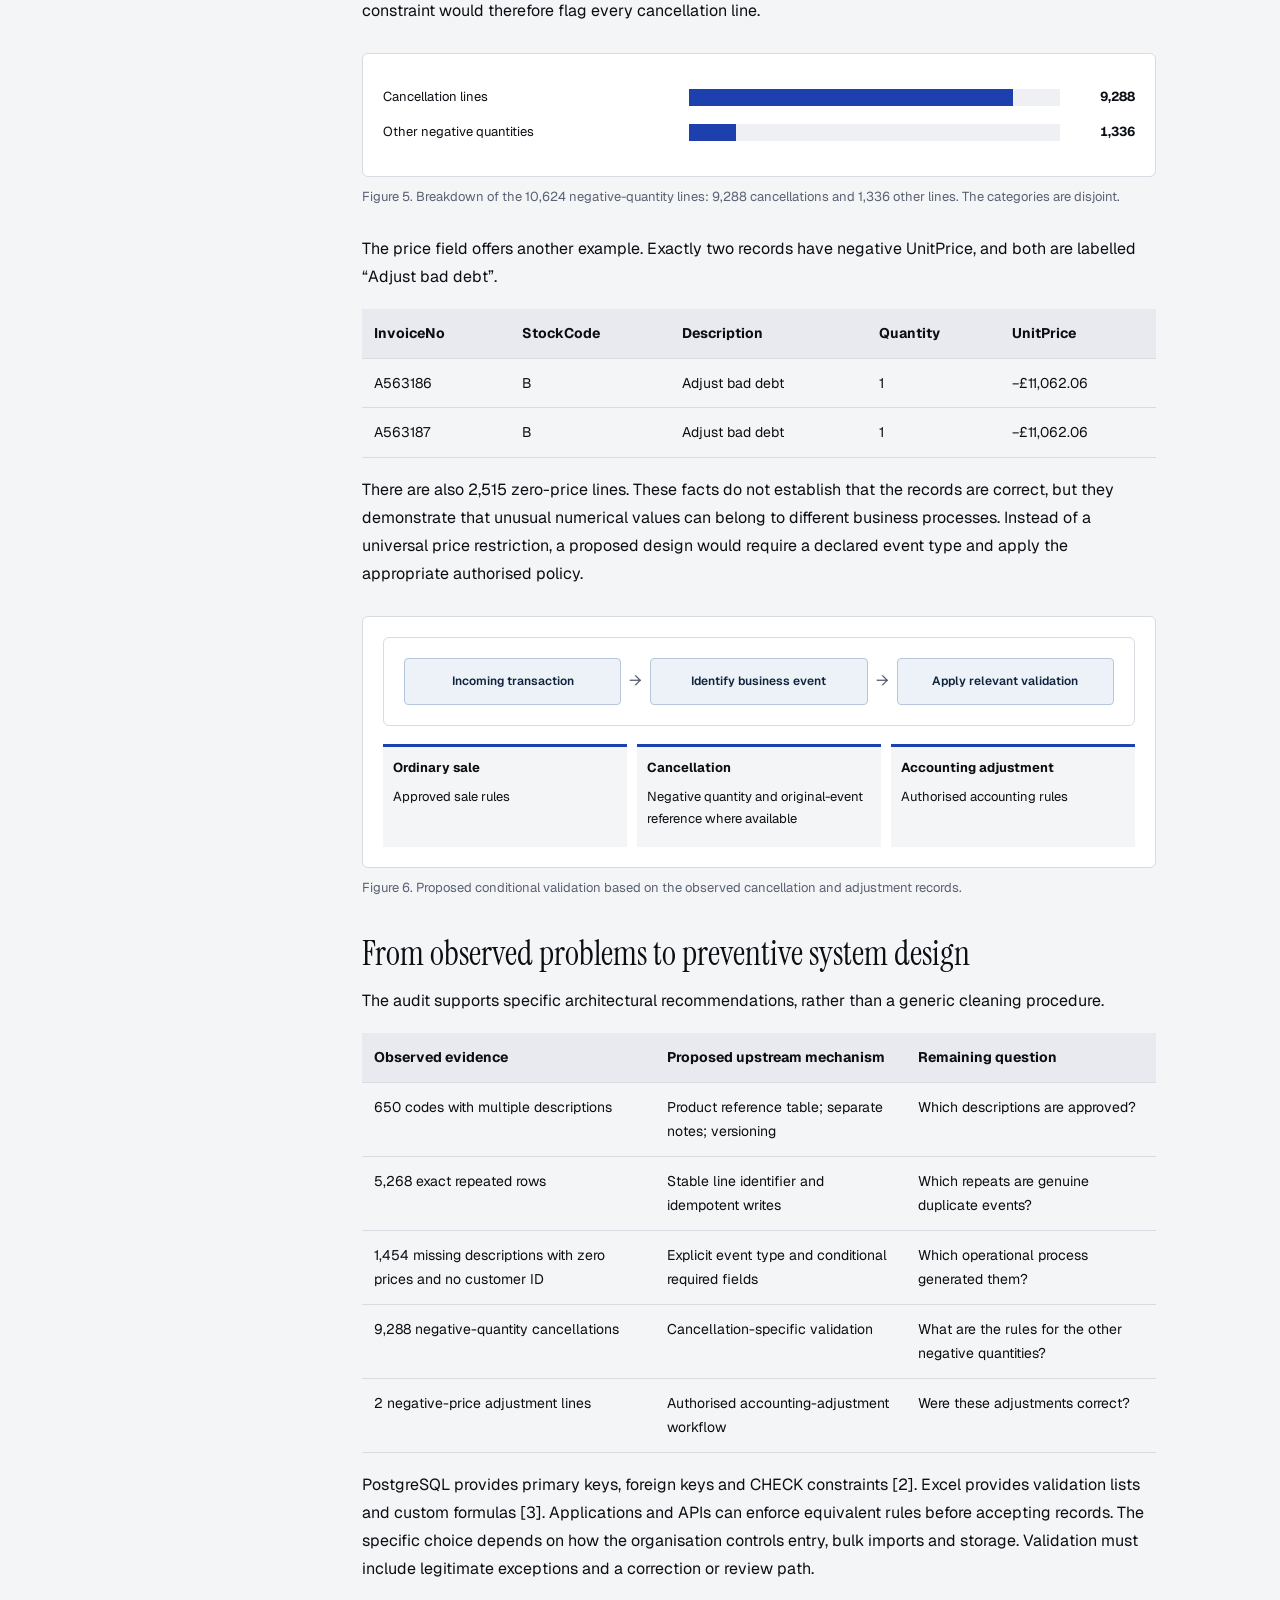
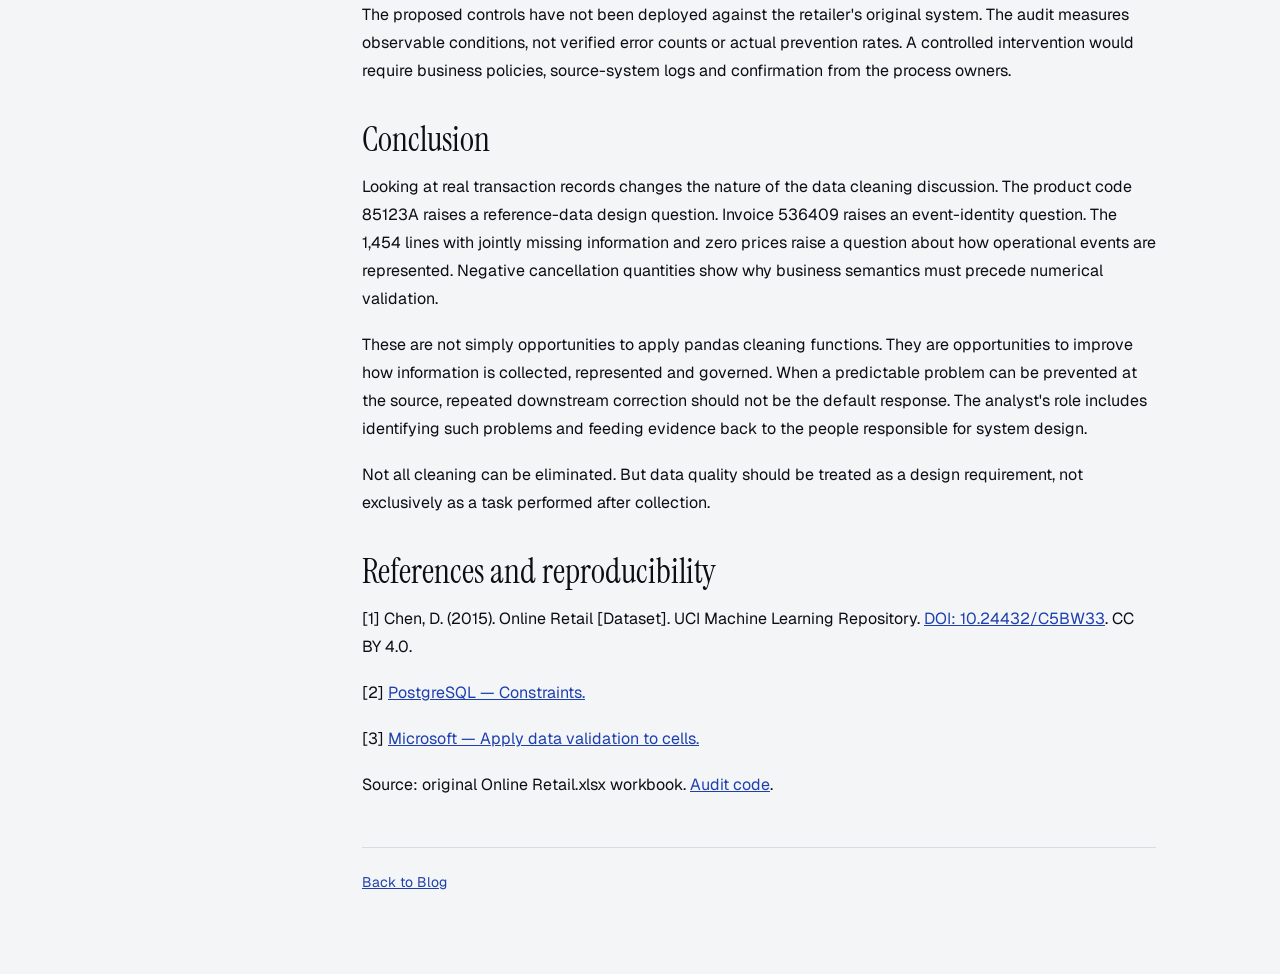
==== commit 2db89b19: "Rewrite article around actual retail records and observed cross-field quality patterns" ====
--- a/blog/data-cleaning.html
+++ b/blog/data-cleaning.html
@@ -1,28 +1,13 @@
 <!doctype html>
 <html lang="en"><head><meta charset="utf-8"><meta name="viewport" content="width=device-width, initial-scale=1"><title>Data Cleaning: A Necessity or a Failure of System Design? | Denos Kume</title><meta name="description" content="An examination of preventable data quality issues in databases, spreadsheets and controlled data collection systems."><meta property="og:title" content="Data Cleaning: A Necessity or a Failure of System Design?"><meta property="og:description" content="Why correct predictable data errors repeatedly when they can be prevented during system design?"><meta property="og:type" content="article"><link rel="icon" href="../favicon.svg"><link rel="stylesheet" href="https://fonts.googleapis.com/css2?family=Instrument+Serif:ital@0;1&family=Geist:wght@400;500;600&family=Geist+Mono&display=swap"><style>
 *{box-sizing:border-box}body{margin:0;background:#f4f5f7;color:#0b0e13;font:16px/1.75 Geist,Arial,sans-serif}nav{position:sticky;top:0;background:#f4f5f7f5;border-bottom:1px solid #d8dbe2;padding:20px clamp(20px,5vw,64px);display:flex;justify-content:space-between;align-items:center;z-index:3}nav a{color:inherit;text-decoration:none}nav strong{font-weight:600}main{max-width:1080px;margin:auto;padding:64px 24px 80px}header{border-bottom:1px solid #d8dbe2;padding-bottom:32px;margin-bottom:40px}h1,h2{font-family:"Instrument Serif",Georgia,serif;font-weight:400;line-height:1.12}h1{font-size:clamp(42px,7vw,76px);letter-spacing:-.035em;margin:16px 0}h2{font-size:34px;margin:36px 0 14px}.meta,.eyebrow{font:12px/1.6 "Geist Mono",monospace;color:#5a6172}.eyebrow{color:#1e40af;text-transform:uppercase;letter-spacing:.12em}.subtitle{font-size:21px;color:#5a6172;max-width:70ch}.layout{display:grid;grid-template-columns:190px minmax(0,1fr);gap:48px}aside{align-self:start;position:sticky;top:100px;font-size:14px}aside a{display:block;margin:12px 0;color:#5a6172;text-decoration:none}a{color:#1e40af}section{scroll-margin-top:100px}p{margin:0 0 18px}pre{background:#1b2029;color:#f4f5f7;padding:20px;overflow:auto;font:13px/1.6 "Geist Mono",monospace}table{border-collapse:collapse;width:100%;font-size:14px}th,td{text-align:left;padding:12px;border-bottom:1px solid #d8dbe2;vertical-align:top}th{background:#e8eaf0}.tablewrap{overflow:auto}.note{border-left:3px solid #1e40af;padding-left:16px;color:#5a6172}footer{border-top:1px solid #d8dbe2;margin-top:48px;padding-top:22px;font-size:14px} @media(max-width:740px){.layout{display:block}aside{position:static;border-bottom:1px solid #d8dbe2;padding-bottom:18px}main{padding-top:36px}}
-h3{font-size:19px;line-height:1.4;margin:26px 0 12px;font-weight:600}figure{margin:28px 0}figcaption{font-size:13px;color:#5a6172;line-height:1.6;margin-top:10px}.diagram,.bars,.sheet-ui{background:#fff;border:1px solid #d8dbe2;border-radius:6px;padding:20px}.diagram h3{margin:0 0 12px;font-size:15px}.diagram h3:not(:first-child){margin-top:24px}.flow{display:flex;align-items:center;gap:8px}.step{flex:1;border:1px solid #b8c6db;background:#edf2f8;color:#10233e;padding:12px 8px;text-align:center;font-size:12px;font-weight:600;border-radius:4px}.connector{color:#5a6172}.feedback{border-left:3px solid #1e40af;background:#f4f5f7;margin-top:14px;padding:10px;font-size:13px}.facts{display:grid;grid-template-columns:repeat(3,1fr);gap:12px;margin:24px 0}.facts div{border:1px solid #d8dbe2;padding:16px;background:#fff}.facts b{display:block;font-size:24px;color:#10233e}.facts span{font-size:12px;color:#5a6172}.barrow{display:grid;grid-template-columns:145px minmax(0,1fr) 72px;align-items:center;gap:10px;font-size:13px;margin:12px 0}.barrow b{text-align:right;font-variant-numeric:tabular-nums}.track{background:#eef0f4;height:17px}.bar{height:100%;background:#1e40af}.axis{display:flex;justify-content:space-between;margin-left:155px;margin-right:82px;color:#5a6172;font-size:11px}.branches{display:grid;grid-template-columns:repeat(3,1fr);gap:10px;margin-top:18px}.branches div{border-top:3px solid #1e40af;padding:10px;background:#f4f5f7;font-size:13px}.branches p{margin:6px 0}.sheet-head{background:#17643b;color:white;font-weight:600;padding:10px}.sheet-grid{display:grid;grid-template-columns:repeat(3,1fr)}.sheet-grid>*{border:1px solid #d8dbe2;padding:8px;font-size:13px}.sheet-grid b{background:#e8f0ea}.ok{color:#17643b}.bad{color:#a12828}.small{font-size:13px;color:#5a6172;margin:12px 0 0}article .tablewrap{margin:18px 0}article{min-width:0}@media(max-width:620px){.flow{flex-direction:column;align-items:stretch}.connector{text-align:center;transform:rotate(90deg)}.branches{grid-template-columns:1fr}.facts{grid-template-columns:1fr}.barrow{grid-template-columns:100px minmax(0,1fr) 56px;gap:5px;font-size:11px}.axis{margin-left:105px;margin-right:61px}.bars,.diagram,.sheet-ui{padding:12px}}</style></head><body><nav><a href="../"><strong>Denos Kume</strong></a><a href="../#blog">Back to Blog</a></nav><main><header><div class="eyebrow">Data Analytics / Software Engineering</div><h1>Data Cleaning: A Necessity or a Failure of System Design?</h1><p class="subtitle">Investigating preventable data quality issues in databases, spreadsheets and controlled data collection systems.</p><div class="meta">25 November 2026 · Technical article · Real-world data audit</div></header><div class="layout"><aside><strong>Contents</strong><a href="#intro">Introduction</a><a href="#scope">Scope and terminology</a><a href="#design">Quality by design</a><a href="#dataset">The Online Retail dataset</a><a href="#audit">Data quality findings</a><a href="#rules">Testing proposed rules</a><a href="#implementation">Implementation examples</a><a href="#discussion">Discussion and limitations</a><a href="#conclusion">Conclusion</a><a href="#references">References</a></aside><article>
-<section id="intro"><h2>1. Introduction</h2><p>Why is cleaning data considered an unavoidable part of data analytics when software systems have long offered tools to prevent invalid information from being recorded?</p><p>Companies operated complex industrial, commercial and financial systems in the 1990s, before modern AI became widespread. They already used relational databases, spreadsheets and statistical methods to manage information. Data quality was already an established research topic [1]. Today, analysts routinely learn to remove duplicates, handle missing values and correct inconsistent formats. But some of these operations address problems that could have been prevented at the point of collection.</p><p>Consider a salary field. If a company's approved range for a particular job category is known, a database or spreadsheet can flag a value of €30,000 when that amount falls outside the range. Waiting for an analyst to discover the error in a monthly report introduces avoidable rework. However, a plausible but incorrect salary may still pass every validation rule.</p><p>This article examines that distinction using real commercial transaction data. Its purpose is not to question the usefulness of data analysts but to investigate the boundary between preventive system design and necessary analytical preparation.</p></section>
-<section id="scope"><h2>2. Scope and terminology</h2><p>The study focuses on information sources an organisation can design or control: relational databases, Excel, Google Sheets, electronic forms, web applications, APIs and structured file imports. It examines predictable violations of explicit rules, rather than sensor noise, unavailable information or unverified external data.</p><div class="tablewrap"><table><thead><tr><th>Concept</th><th>Meaning</th><th>Example</th></tr></thead><tbody><tr><td>Validation</td><td>Checking compliance with a specified rule</td><td>A required invoice number is present</td></tr><tr><td>Cleaning</td><td>Investigating or correcting problematic recorded values</td><td>Resolving a missing invoice reference</td></tr><tr><td>Transformation</td><td>Changing representation for a particular use</td><td>Aggregating line items into invoice totals</td></tr><tr><td>Accuracy</td><td>Agreement with the real-world event</td><td>The recorded price is the actual price charged</td></tr></tbody></table></div><p>Data may be valid without being accurate, and preparation for analysis is not necessarily cleaning. The research question is how far controllable, rule-detectable errors can be prevented during design without excluding legitimate transactions.</p></section>
-<section id="design"><h2>3. Quality by design</h2><p>Validation can be applied before acceptance, at storage and during integration. The important distinction is when a violation is detected and whether the source can be corrected.</p><figure><div class="diagram"><h3>Corrective architecture</h3><div class="flow"><div class="step">Data entry</div><span class="connector" aria-hidden="true">→</span><div class="step">Unvalidated storage</div><span class="connector" aria-hidden="true">→</span><div class="step">Analyst detects violations</div><span class="connector" aria-hidden="true">→</span><div class="step">Correction / review</div></div><h3>Preventive architecture</h3><div class="flow"><div class="step">Data entry</div><span class="connector" aria-hidden="true">→</span><div class="step">Validation gate</div><span class="connector" aria-hidden="true">→</span><div class="step">Accepted storage</div><span class="connector" aria-hidden="true">→</span><div class="step">Analysis</div></div><div class="feedback">Rejected input → feedback / quarantine → correction and resubmission</div></div><figcaption>Figure 1. Conceptual comparison: preventive design moves predictable rule checks upstream. It does not eliminate the need for verification or recovery.</figcaption></figure><div class="tablewrap"><table><thead><tr><th>Source</th><th>Design control</th><th>What it can prevent</th></tr></thead><tbody><tr><td>Relational database</td><td>PRIMARY KEY, FOREIGN KEY, NOT NULL, CHECK</td><td>Specified integrity violations</td></tr><tr><td>Excel / Sheets</td><td>Validation lists, range rules, protected cells</td><td>Many invalid direct entries</td></tr><tr><td>Web form / API</td><td>Required fields, schema and server-side validation</td><td>Invalid submissions</td></tr><tr><td>CSV import</td><td>Schema, type and reference checks</td><td>Non-conforming imported rows</td></tr></tbody></table></div><p>Controls should be enforced at the appropriate trust boundary, not only in the user interface. Spreadsheet copy/paste and imports can bypass ordinary direct-entry validation. An API should validate server-side, even when its form already checks input [2,3].</p></section>
-<section id="dataset"><h2>4. The Online Retail dataset</h2><p>The case study uses the original Online Retail workbook published by Daqing Chen through the UCI Machine Learning Repository [4]. It contains actual transactions from a UK-based online retailer between 1 December 2010 and 9 December 2011. Each observation represents a transaction line, not necessarily a distinct invoice.</p><div class="facts"><div><b>541,909</b><span>Transaction lines</span></div><div><b>8</b><span>Attributes</span></div><div><b>38</b><span>Distinct country values</span></div></div><div class="tablewrap"><table><thead><tr><th>Field</th><th>Role</th></tr></thead><tbody><tr><td>InvoiceNo</td><td>Invoice identifier; C prefix indicates cancellation</td></tr><tr><td>StockCode</td><td>Product or item code</td></tr><tr><td>Description</td><td>Item description</td></tr><tr><td>Quantity</td><td>Recorded item quantity</td></tr><tr><td>InvoiceDate</td><td>Transaction date and time</td></tr><tr><td>UnitPrice</td><td>Recorded unit price in sterling</td></tr><tr><td>CustomerID</td><td>Customer identifier</td></tr><tr><td>Country</td><td>Country associated with the customer</td></tr></tbody></table></div><p>Method: the supplied XLSX was read with pandas and openpyxl. Missing values, repeated complete rows, signed quantities, cancellation prefixes and non-positive prices were counted on the unmodified records. No artificial anomalies were added and no rows were removed. Counts use the entire workbook as denominator unless otherwise specified.</p><p><a href="https://archive.ics.uci.edu/dataset/352/online-retail">Original dataset and documentation</a> · <a href="experiments/data-quality/audit_retail.py">Reproducible Python audit</a></p></section>
-<section id="audit"><h2>5. Data quality findings</h2><h3>5.1 Missing values</h3><figure><div class="bars" role="img" aria-label="CustomerID: 135,080; Description: 1,454; InvoiceNo: 0; StockCode: 0; Quantity: 0; InvoiceDate: 0; UnitPrice: 0; Country: 0"><div class="barrow"><span>CustomerID</span><div class="track"><div class="bar" style="width:90.05333333333333%"></div></div><b>135,080</b></div><div class="barrow"><span>Description</span><div class="track"><div class="bar" style="width:0.9693333333333334%"></div></div><b>1,454</b></div><div class="barrow"><span>InvoiceNo</span><div class="track"><div class="bar" style="width:0%"></div></div><b>0</b></div><div class="barrow"><span>StockCode</span><div class="track"><div class="bar" style="width:0%"></div></div><b>0</b></div><div class="barrow"><span>Quantity</span><div class="track"><div class="bar" style="width:0%"></div></div><b>0</b></div><div class="barrow"><span>InvoiceDate</span><div class="track"><div class="bar" style="width:0%"></div></div><b>0</b></div><div class="barrow"><span>UnitPrice</span><div class="track"><div class="bar" style="width:0%"></div></div><b>0</b></div><div class="barrow"><span>Country</span><div class="track"><div class="bar" style="width:0%"></div></div><b>0</b></div><div class="axis">0 <span>150,000 rows</span></div></div><figcaption>Figure 2. Missing values per attribute. CustomerID accounts for 24.93% of all transaction lines; Description accounts for 0.27%. The other six fields have no missing values.</figcaption></figure><p>Six core transaction fields are complete. This is consistent with upstream validation or later processing, but the exported workbook does not establish which mechanism was responsible. CustomerID should not automatically be declared mandatory: the business may support transactions without an identified customer. Description could be obtained from a product reference table, provided that product and adjustment codes are properly modelled.</p><h3>5.2 Repeated observations</h3><p>There are 5,268 exact repeated rows beyond their first occurrence (0.97%). An exact match is not sufficient proof that a transaction was recorded twice. Two genuinely distinct lines can have identical observable attributes. The workbook contains no separate line identifier.</p><figure><div class="diagram"><div class="tablewrap"><table><thead><tr><th>Invoice</th><th>Line ID</th><th>Item</th><th>Qty</th></tr></thead><tbody><tr><td>1001</td><td>L-01</td><td>P-01</td><td>2</td></tr><tr><td>1001</td><td>L-02</td><td>P-01</td><td>2</td></tr><tr><td>1001</td><td>L-02</td><td>P-01</td><td>2 (retry)</td></tr></tbody></table></div><p class="small">Illustrative records, not extracted from the dataset. L-01 and L-02 can be distinct lines; the second occurrence of L-02 is a repeated submission.</p></div><figcaption>Figure 3. A stable line identifier can distinguish repeated submission from identical legitimate business events.</figcaption></figure><p>A unique transaction-line key and idempotent submission logic could prevent retry-induced duplicates. Without source identifiers or logs, the observed 5,268 repeats remain candidates for investigation, not confirmed errors.</p><h3>5.3 Quantity and price</h3><figure><div class="bars" role="img" aria-label="Negative quantity: 10,624; Cancellation lines: 9,288; Zero unit price: 2,515; Negative unit price: 2"><div class="barrow"><span>Negative quantity</span><div class="track"><div class="bar" style="width:88.53333333333333%"></div></div><b>10,624</b></div><div class="barrow"><span>Cancellation lines</span><div class="track"><div class="bar" style="width:77.4%"></div></div><b>9,288</b></div><div class="barrow"><span>Zero unit price</span><div class="track"><div class="bar" style="width:20.958333333333332%"></div></div><b>2,515</b></div><div class="barrow"><span>Negative unit price</span><div class="track"><div class="bar" style="width:0.016666666666666666%"></div></div><b>2</b></div><div class="axis">0 <span>12,000 rows</span></div></div><figcaption>Figure 4. Observed transaction conditions. Cancellation lines overlap with negative quantities; these bars must not be added together.</figcaption></figure><p>All 9,288 cancellation lines have negative quantities. They account for 87.42% of the negative-quantity observations. The remaining 1,336 negative quantities need business context. Zero quantity never occurs. The 2,515 zero-price lines require investigation rather than automatic deletion.</p><div class="tablewrap"><table><thead><tr><th>Invoice</th><th>Description</th><th>Quantity</th><th>UnitPrice</th></tr></thead><tbody><tr><td>A563186</td><td>Adjust bad debt</td><td>1</td><td>−£11,062.06</td></tr><tr><td>A563187</td><td>Adjust bad debt</td><td>1</td><td>−£11,062.06</td></tr></tbody></table></div><p>Both negative-price observations are labelled “Adjust bad debt”. Their labels suggest accounting adjustments, illustrating why a universal non-negative price rule could be inappropriate. The export does not establish whether those adjustments were correct.</p></section>
-<section id="rules"><h2>6. Testing proposed validation rules</h2><p>We can replay proposed rules against the observed records and count how many would have been flagged. This is a counterfactual rule audit, not a reconstruction of the retailer's original information system.</p><div class="tablewrap"><table><thead><tr><th>Proposed rule</th><th>Rows flagged</th><th>Share</th><th>Interpretation</th></tr></thead><tbody><tr><td>Six core fields required</td><td>0</td><td>0.00%</td><td>All observed rows comply</td></tr><tr><td>CustomerID required</td><td>135,080</td><td>24.93%</td><td>May exclude unidentified customers</td></tr><tr><td>Quantity strictly positive</td><td>10,624</td><td>1.96%</td><td>Would flag every cancellation line</td></tr><tr><td>Price non-negative</td><td>2</td><td>0.00%</td><td>Both labelled accounting adjustments</td></tr><tr><td>Price strictly positive</td><td>2,517</td><td>0.46%</td><td>Also flags zero-price lines</td></tr><tr><td>Exact row must be unique</td><td>5,268</td><td>0.97%</td><td>Potentially rejects legitimate lines</td></tr></tbody></table></div><p>These policies overlap and are evaluated independently. Their flag counts are not measured error-prevention rates. A low flag count is not proof of a good policy; a high flag count is not proof of poor data quality.</p><figure><div class="diagram"><div class="flow"><div class="step">Transaction received</div><span class="connector" aria-hidden="true">→</span><div class="step">Determine event type</div><span class="connector" aria-hidden="true">→</span><div class="step">Apply relevant rules</div></div><div class="branches"><div><b>Sale</b><p>Positive quantity; approved price policy</p></div><div><b>Cancellation</b><p>Negative quantity; reference original event where available</p></div><div><b>Adjustment</b><p>Authorised accounting policy</p></div></div></div><figcaption>Figure 5. Proposed conditional validation design. These categories and rules are illustrative, not verified retailer policies.</figcaption></figure></section>
-<section id="implementation"><h2>7. Implementation examples</h2><h3>7.1 Relational databases</h3><p>A proposed transaction model includes a stable line identifier, a declared transaction type, and a quantity rule appropriate to that type. Price validation should reflect approved policies for discounts, free items and accounting adjustments.</p><pre><code>CREATE TABLE transaction_lines (
-    line_id TEXT PRIMARY KEY,
-    invoice_no TEXT NOT NULL,
-    event_type TEXT NOT NULL
-        CHECK (event_type IN ('SALE','CANCEL','ADJUSTMENT')),
-    quantity INTEGER NOT NULL,
-    unit_price DECIMAL(12,2) NOT NULL,
-    CHECK (
-        (event_type = 'SALE' AND quantity &gt; 0)
-        OR (event_type = 'CANCEL' AND quantity &lt; 0)
-        OR event_type = 'ADJUSTMENT'
-    )
-);</code></pre><p>The example illustrates the principle; production designs also need authorised adjustment workflows, references, exception handling and migration rules. The new line identifier and event type are proposed source-system attributes, not existing workbook columns.</p><h3>7.2 Excel and other spreadsheets</h3><p>A controlled workbook can separate raw entry from reports, require transaction type through a dropdown, and use custom validation to check the quantity. For example, with event type in B2 and quantity in C2, a proposed Excel formula is:</p><pre><code>=OR(AND(B2="SALE",ISNUMBER(C2),C2&gt;0),
-    AND(B2="CANCEL",ISNUMBER(C2),C2&lt;0),
-    AND(B2="ADJUSTMENT",ISNUMBER(C2)))</code></pre><figure><div class="sheet-ui"><div class="sheet-head">Data Validation · Custom</div><div class="sheet-grid"><b>Event type</b><b>Quantity</b><b>Rule outcome</b><span>SALE ▾</span><span>5</span><span class="ok">Accept</span><span>CANCEL ▾</span><span>−2</span><span class="ok">Accept</span><span>SALE ▾</span><span>−2</span><span class="bad">Review / reject</span></div><p class="small">Illustration of intended behaviour, not a screenshot or executed Excel test.</p></div><figcaption>Figure 6. Spreadsheet validation can guide direct entry while preserving legitimate cancellations.</figcaption></figure><p>Use a Stop alert, configure blank handling deliberately, and validate bulk imports separately. Excel is not a relational database and cannot enforce every cross-record rule reliably.</p><h3>7.3 Applications and APIs</h3><p>Validate incoming fields on the server, return a clear error message, and retain the rejected event in an appropriate review queue when needed. A corrected submission should be traceable, and retries should use stable identifiers. The database provides a final integrity boundary even if multiple applications write to it.</p></section>
-<section id="discussion"><h2>8. Discussion and limitations</h2><p>The case study shows why cleaning should begin with understanding the business process rather than applying generic removal functions. The 9,288 cancellation lines demonstrate how a superficially reasonable positive-quantity constraint can reject valid event types. Exact repeated rows demonstrate why entity identity needs to be designed, not guessed after export.</p><p>The audit cannot prove that the original retailer lacked preventive controls or that particular observations are incorrect. We do not have its source schema, business policies, entry logs or verified ground truth. We have not measured manual cleaning time, financial savings, native Excel behaviour or actual deployment of proposed rules. These require a controlled follow-up experiment with documented business requirements.</p><p>Prevention has an implementation and maintenance cost. It is most valuable when a rule is stable, predictable, repeatedly violated and inexpensive to enforce. A rule that rejects legitimate transactions can create a new data quality problem. Rejection is therefore not equivalent to correction.</p></section>
-<section id="conclusion"><h2>9. Conclusion</h2><p>Data cleaning is necessary when information needs investigation or correction, but it should not be accepted as the inevitable response to every predictable data quality problem. When an organisation controls its information systems, explicit rules can often be implemented at the point of entry, storage or import.</p><p>The Online Retail audit supports a design principle rather than a numerical claim about the proportion of avoidable errors: understand the business event, define its semantics, enforce appropriate constraints and preserve legitimate exceptions. Where recurring violations can be traced to a controllable source, the objective should be to resolve the cause rather than repeatedly repair its consequences.</p><p>For data analysts, this means contributing not only to reliable reports but also to the feedback that improves upstream systems. A mature data workflow makes quality verification routine while reducing avoidable correction.</p></section>
-<section id="references"><h2>References</h2><p>[1] Wang, R. Y., &amp; Strong, D. M. (1996). Beyond Accuracy: What Data Quality Means to Data Consumers. <a href="https://doi.org/10.1080/07421222.1996.11518099">Journal of Management Information Systems</a>.</p><p>[2] <a href="https://www.postgresql.org/docs/current/ddl-constraints.html">PostgreSQL documentation — Constraints.</a></p><p>[3] <a href="https://support.microsoft.com/en-us/office/apply-data-validation-to-cells-29fecbcc-d1b9-42c1-9d76-eff3ce5f7249">Microsoft Support — Apply data validation to cells.</a></p><p>[4] Chen, D. (2015). Online Retail [Dataset]. UCI Machine Learning Repository. <a href="https://doi.org/10.24432/C5BW33">DOI: 10.24432/C5BW33</a>. CC BY 4.0.</p><p>[5] <a href="https://www.gov.uk/government/publications/the-government-data-quality-framework">UK Government Data Quality Framework.</a></p><p class="small">Reproducibility: original workbook SHA-256 <code style="overflow-wrap:anywhere">43465a06f2ccf7c8b5bd2892bc7defb52f97487934fe93b16ae4c3936424676d</code>.</p></section><footer><a href="../#blog">Back to Blog</a></footer></article></div></main></body></html>+h3{font-size:19px;line-height:1.4;margin:26px 0 12px;font-weight:600}figure{margin:28px 0}figcaption{font-size:13px;color:#5a6172;line-height:1.6;margin-top:10px}.diagram,.bars,.sheet-ui{background:#fff;border:1px solid #d8dbe2;border-radius:6px;padding:20px}.diagram h3{margin:0 0 12px;font-size:15px}.diagram h3:not(:first-child){margin-top:24px}.flow{display:flex;align-items:center;gap:8px}.step{flex:1;border:1px solid #b8c6db;background:#edf2f8;color:#10233e;padding:12px 8px;text-align:center;font-size:12px;font-weight:600;border-radius:4px}.connector{color:#5a6172}.feedback{border-left:3px solid #1e40af;background:#f4f5f7;margin-top:14px;padding:10px;font-size:13px}.facts{display:grid;grid-template-columns:repeat(3,1fr);gap:12px;margin:24px 0}.facts div{border:1px solid #d8dbe2;padding:16px;background:#fff}.facts b{display:block;font-size:24px;color:#10233e}.facts span{font-size:12px;color:#5a6172}.barrow{display:grid;grid-template-columns:145px minmax(0,1fr) 72px;align-items:center;gap:10px;font-size:13px;margin:12px 0}.barrow b{text-align:right;font-variant-numeric:tabular-nums}.track{background:#eef0f4;height:17px}.bar{height:100%;background:#1e40af}.axis{display:flex;justify-content:space-between;margin-left:155px;margin-right:82px;color:#5a6172;font-size:11px}.branches{display:grid;grid-template-columns:repeat(3,1fr);gap:10px;margin-top:18px}.branches div{border-top:3px solid #1e40af;padding:10px;background:#f4f5f7;font-size:13px}.branches p{margin:6px 0}.sheet-head{background:#17643b;color:white;font-weight:600;padding:10px}.sheet-grid{display:grid;grid-template-columns:repeat(3,1fr)}.sheet-grid>*{border:1px solid #d8dbe2;padding:8px;font-size:13px}.sheet-grid b{background:#e8f0ea}.ok{color:#17643b}.bad{color:#a12828}.small{font-size:13px;color:#5a6172;margin:12px 0 0}article .tablewrap{margin:18px 0}article{min-width:0}@media(max-width:620px){.flow{flex-direction:column;align-items:stretch}.connector{text-align:center;transform:rotate(90deg)}.branches{grid-template-columns:1fr}.facts{grid-template-columns:1fr}.barrow{grid-template-columns:100px minmax(0,1fr) 56px;gap:5px;font-size:11px}.axis{margin-left:105px;margin-right:61px}.bars,.diagram,.sheet-ui{padding:12px}}</style></head><body><nav><a href="../"><strong>Denos Kume</strong></a><a href="../#blog">Back to Blog</a></nav><main><header><div class="eyebrow">Data Analytics / Software Engineering</div><h1>Data Cleaning: A Necessity or a Failure of System Design?</h1><p class="subtitle">What 541,909 real retail transaction lines reveal about preventable data quality problems.</p><div class="meta">25 November 2026 · Case study</div></header><div class="layout"><aside><strong>Contents</strong><a href="#intro">Introduction</a><a href="#data">Data and method</a><a href="#products">Product descriptions</a><a href="#repeats">Repeated invoice lines</a><a href="#missing">Missing information</a><a href="#quantity">Quantity and price</a><a href="#design">Design recommendations</a><a href="#conclusion">Conclusion</a><a href="#references">References</a></aside><article>
+<section id="intro"><h2>Introduction</h2><p>Data cleaning is often described as an essential first step in data analytics. But when the data originate from a database, a spreadsheet or another controlled information system, an important question arises: which of the problems encountered by analysts could have been avoided when the system was designed?</p><p>Database constraints, reference tables, spreadsheet validation and application-level business rules have existed for decades. Rather than demonstrating them on an invented dataset, this article examines actual retail records to identify concrete opportunities for preventive design. The objective is not to remove every unusual record. It is to identify what a system could have represented or validated more effectively at the source.</p></section>
+<section id="data"><h2>The data and method</h2><p>The Online Retail dataset, published by Daqing Chen through UCI [1], records transactions from a UK online retailer between December 2010 and December 2011. The original Excel workbook was opened and audited with pandas; no records were deleted, corrected or artificially generated.</p><div class="facts"><div><b>541,909</b><span>Transaction lines</span></div><div><b>8</b><span>Attributes</span></div><div><b>38</b><span>Distinct country values</span></div></div><div class="tablewrap"><table><thead><tr><th>Field</th><th>Meaning</th></tr></thead><tbody><tr><td>InvoiceNo</td><td>Invoice identifier</td></tr><tr><td>StockCode</td><td>Item code</td></tr><tr><td>Description</td><td>Item description</td></tr><tr><td>Quantity</td><td>Recorded quantity</td></tr><tr><td>InvoiceDate</td><td>Transaction timestamp</td></tr><tr><td>UnitPrice</td><td>Price in pounds sterling</td></tr><tr><td>CustomerID</td><td>Customer identifier</td></tr><tr><td>Country</td><td>Customer country</td></tr></tbody></table></div><p>The audit examines relationships between fields as well as individual values. This is essential: missing descriptions, zero prices and missing customer identifiers may be related rather than three independent problems.</p></section>
+<section id="products"><h2>1. Product descriptions: why repeat reference data?</h2><p>Grouping the non-missing descriptions by StockCode shows that 650 distinct item codes have more than one recorded description. A striking example is code 85123A.</p><div class="tablewrap"><table><thead><tr><th>StockCode</th><th>Description in workbook</th><th>Occurrences</th></tr></thead><tbody><tr><td>85123A</td><td>WHITE HANGING HEART T-LIGHT HOLDER</td><td>2,302</td></tr><tr><td>85123A</td><td>CREAM HANGING HEART T-LIGHT HOLDER</td><td>9</td></tr><tr><td>85123A</td><td>?</td><td>1</td></tr><tr><td>85123A</td><td>wrongly marked carton 22804</td><td>1</td></tr></tbody></table></div><figure><div class="bars"><div class="barrow" style="grid-template-columns:minmax(110px,1.6fr) minmax(0,2fr) 65px"><span>White hanging heart</span><div class="track"><div class="bar" style="width:100%"></div></div><b>2,302</b></div><div class="barrow" style="grid-template-columns:minmax(110px,1.6fr) minmax(0,2fr) 65px"><span>Cream hanging heart</span><div class="track"><div class="bar" style="width:0.3909643788010426%"></div></div><b>9</b></div><div class="barrow" style="grid-template-columns:minmax(110px,1.6fr) minmax(0,2fr) 65px"><span>?</span><div class="track"><div class="bar" style="width:0.043440486533449174%"></div></div><b>1</b></div><div class="barrow" style="grid-template-columns:minmax(110px,1.6fr) minmax(0,2fr) 65px"><span>wrongly marked carton 22804</span><div class="track"><div class="bar" style="width:0.043440486533449174%"></div></div><b>1</b></div></div><figcaption>Figure 1. All non-missing descriptions observed for StockCode 85123A. The majority description does not establish which description was correct for every event.</figcaption></figure><p>The question mark and carton comment are particularly revealing: the same exported field contains both product naming and operational information. Replacing every description with the most common value could destroy useful information or incorrectly relabel a product variant.</p><p>A preventive design would maintain an approved product catalogue keyed by StockCode, record catalogue changes when needed, and keep operational comments in a separate field. Transactions would reference the catalogue instead of requiring staff to repeatedly type a product name.</p><figure><div class="diagram"><div class="flow"><div class="step">Product catalogue<br>StockCode + approved description</div><span class="connector" aria-hidden="true">→</span><div class="step">Transaction entry<br>Select StockCode</div><span class="connector" aria-hidden="true">→</span><div class="step">Retrieve description<br>Record operational note separately</div></div></div><figcaption>Figure 2. Proposed source architecture derived from the actual 85123A observations. It separates reference information from operational notes.</figcaption></figure><p>In SQL, a foreign key can ensure that the product code exists in the catalogue. In Excel, a controlled list and a lookup formula can retrieve the approved description. These mechanisms reduce inconsistent manual entry, provided catalogue ownership and versioning are also defined.</p></section>
+<section id="repeats"><h2>2. Repeated invoice lines: a question of identity</h2><p>The workbook contains 5,268 exact repeated rows beyond the first occurrence, approximately 0.97% of all lines. Consider invoice 536409, where the following observed record appears more than once.</p><div class="tablewrap"><table><thead><tr><th>InvoiceNo</th><th>StockCode</th><th>Description</th><th>Quantity</th><th>UnitPrice</th><th>InvoiceDate</th><th>CustomerID</th></tr></thead><tbody><tr><td>536409</td><td>21866</td><td>UNION JACK FLAG LUGGAGE TAG</td><td>1</td><td>£1.25</td><td>2010-12-01 11:45</td><td>17908</td></tr><tr><td>536409</td><td>21866</td><td>UNION JACK FLAG LUGGAGE TAG</td><td>1</td><td>£1.25</td><td>2010-12-01 11:45</td><td>17908</td></tr></tbody></table></div><p>Both rows are identical across all eight attributes, including United Kingdom as the country. But are they two separate purchased items or a duplicated recording? The workbook cannot answer because it does not contain a distinct transaction-line identifier.</p><p>Preventing this ambiguity requires a stable identifier assigned when each line is created, not an arbitrary uniqueness rule on InvoiceNo or on all eight exported fields. The database can enforce uniqueness on that identifier, and the application can reuse it when retrying a submission. In Excel, a protected identifier column and controlled import process can serve a similar role, although spreadsheet uniqueness is less robust than database enforcement.</p><p>Deleting the 5,268 repeats automatically would assume that all of them represent invalid events. The observed data do not justify that assumption.</p></section>
+<section id="missing"><h2>3. Missing values: examine the relationships first</h2><figure><div class="bars"><div class="barrow" style="grid-template-columns:minmax(110px,1.6fr) minmax(0,2fr) 65px"><span>CustomerID</span><div class="track"><div class="bar" style="width:90.05333333333333%"></div></div><b>135,080</b></div><div class="barrow" style="grid-template-columns:minmax(110px,1.6fr) minmax(0,2fr) 65px"><span>Description</span><div class="track"><div class="bar" style="width:0.9693333333333334%"></div></div><b>1,454</b></div><div class="barrow" style="grid-template-columns:minmax(110px,1.6fr) minmax(0,2fr) 65px"><span>Other six fields</span><div class="track"><div class="bar" style="width:0%"></div></div><b>0</b></div></div><figcaption>Figure 3. Missing values in the original workbook. CustomerID is missing in 24.93% of transaction lines; Description is missing in 0.27%. Each of the other six fields is complete.</figcaption></figure><p>All 1,454 lines with missing descriptions also have missing CustomerID and a zero UnitPrice. The same combination is visible in invoice 536414 and several other records:</p><div class="tablewrap"><table><thead><tr><th>InvoiceNo</th><th>StockCode</th><th>Description</th><th>Quantity</th><th>UnitPrice</th><th>CustomerID</th></tr></thead><tbody><tr><td>536414</td><td>22139</td><td>Missing</td><td>56</td><td>£0.00</td><td>Missing</td></tr><tr><td>536545</td><td>21134</td><td>Missing</td><td>1</td><td>£0.00</td><td>Missing</td></tr><tr><td>536546</td><td>22145</td><td>Missing</td><td>1</td><td>£0.00</td><td>Missing</td></tr></tbody></table></div><figure><div class="diagram"><div class="facts" style="margin:0"><div><b>1,454</b><span>Missing descriptions</span></div><div><b>1,454</b><span>Also missing CustomerID</span></div><div><b>1,454</b><span>Also have zero price</span></div></div></div><figcaption>Figure 4. Co-occurrence among the same 1,454 records; these counts must not be added.</figcaption></figure><p>This pattern suggests that these lines may represent a particular operational process rather than unrelated omissions. The event type is not provided, so the hypothesis cannot be confirmed. Requiring every customer identifier or description indiscriminately could suppress legitimate records.</p><p>A system designed around explicitly declared transaction types could specify which attributes are mandatory for each process. Where a description is derived from the product catalogue, it need not be manually entered. Where customer identification is required, a validated customer reference can enforce that rule. Missing information should be distinguished from information that is not applicable.</p></section>
+<section id="quantity"><h2>4. Quantity and price: business rules, not arbitrary thresholds</h2><p>The workbook contains 10,624 lines with negative quantities. UCI documents a C prefix on InvoiceNo as a cancellation [1]. All 9,288 cancellation lines have negative quantities. A universal positive-quantity constraint would therefore flag every cancellation line.</p><figure><div class="bars"><div class="barrow" style="grid-template-columns:minmax(110px,1.6fr) minmax(0,2fr) 65px"><span>Cancellation lines</span><div class="track"><div class="bar" style="width:87.42469879518072%"></div></div><b>9,288</b></div><div class="barrow" style="grid-template-columns:minmax(110px,1.6fr) minmax(0,2fr) 65px"><span>Other negative quantities</span><div class="track"><div class="bar" style="width:12.575301204819278%"></div></div><b>1,336</b></div></div><figcaption>Figure 5. Breakdown of the 10,624 negative-quantity lines: 9,288 cancellations and 1,336 other lines. The categories are disjoint.</figcaption></figure><p>The price field offers another example. Exactly two records have negative UnitPrice, and both are labelled “Adjust bad debt”.</p><div class="tablewrap"><table><thead><tr><th>InvoiceNo</th><th>StockCode</th><th>Description</th><th>Quantity</th><th>UnitPrice</th></tr></thead><tbody><tr><td>A563186</td><td>B</td><td>Adjust bad debt</td><td>1</td><td>−£11,062.06</td></tr><tr><td>A563187</td><td>B</td><td>Adjust bad debt</td><td>1</td><td>−£11,062.06</td></tr></tbody></table></div><p>There are also 2,515 zero-price lines. These facts do not establish that the records are correct, but they demonstrate that unusual numerical values can belong to different business processes. Instead of a universal price restriction, a proposed design would require a declared event type and apply the appropriate authorised policy.</p><figure><div class="diagram"><div class="diagram"><div class="flow"><div class="step">Incoming transaction</div><span class="connector" aria-hidden="true">→</span><div class="step">Identify business event</div><span class="connector" aria-hidden="true">→</span><div class="step">Apply relevant validation</div></div></div><div class="branches"><div><b>Ordinary sale</b><p>Approved sale rules</p></div><div><b>Cancellation</b><p>Negative quantity and original-event reference where available</p></div><div><b>Accounting adjustment</b><p>Authorised accounting rules</p></div></div></div><figcaption>Figure 6. Proposed conditional validation based on the observed cancellation and adjustment records.</figcaption></figure></section>
+<section id="design"><h2>From observed problems to preventive system design</h2><p>The audit supports specific architectural recommendations, rather than a generic cleaning procedure.</p><div class="tablewrap"><table><thead><tr><th>Observed evidence</th><th>Proposed upstream mechanism</th><th>Remaining question</th></tr></thead><tbody><tr><td>650 codes with multiple descriptions</td><td>Product reference table; separate notes; versioning</td><td>Which descriptions are approved?</td></tr><tr><td>5,268 exact repeated rows</td><td>Stable line identifier and idempotent writes</td><td>Which repeats are genuine duplicate events?</td></tr><tr><td>1,454 missing descriptions with zero prices and no customer ID</td><td>Explicit event type and conditional required fields</td><td>Which operational process generated them?</td></tr><tr><td>9,288 negative-quantity cancellations</td><td>Cancellation-specific validation</td><td>What are the rules for the other negative quantities?</td></tr><tr><td>2 negative-price adjustment lines</td><td>Authorised accounting-adjustment workflow</td><td>Were these adjustments correct?</td></tr></tbody></table></div><p>PostgreSQL provides primary keys, foreign keys and CHECK constraints [2]. Excel provides validation lists and custom formulas [3]. Applications and APIs can enforce equivalent rules before accepting records. The specific choice depends on how the organisation controls entry, bulk imports and storage. Validation must include legitimate exceptions and a correction or review path.</p><p>The proposed controls have not been deployed against the retailer's original system. The audit measures observable conditions, not verified error counts or actual prevention rates. A controlled intervention would require business policies, source-system logs and confirmation from the process owners.</p></section>
+<section id="conclusion"><h2>Conclusion</h2><p>Looking at real transaction records changes the nature of the data cleaning discussion. The product code 85123A raises a reference-data design question. Invoice 536409 raises an event-identity question. The 1,454 lines with jointly missing information and zero prices raise a question about how operational events are represented. Negative cancellation quantities show why business semantics must precede numerical validation.</p><p>These are not simply opportunities to apply pandas cleaning functions. They are opportunities to improve how information is collected, represented and governed. When a predictable problem can be prevented at the source, repeated downstream correction should not be the default response. The analyst's role includes identifying such problems and feeding evidence back to the people responsible for system design.</p><p>Not all cleaning can be eliminated. But data quality should be treated as a design requirement, not exclusively as a task performed after collection.</p></section>
+<section id="references"><h2>References and reproducibility</h2><p>[1] Chen, D. (2015). Online Retail [Dataset]. UCI Machine Learning Repository. <a href="https://doi.org/10.24432/C5BW33">DOI: 10.24432/C5BW33</a>. CC BY 4.0.</p><p>[2] <a href="https://www.postgresql.org/docs/current/ddl-constraints.html">PostgreSQL — Constraints.</a></p><p>[3] <a href="https://support.microsoft.com/en-us/office/apply-data-validation-to-cells-29fecbcc-d1b9-42c1-9d76-eff3ce5f7249">Microsoft — Apply data validation to cells.</a></p><p>Source: original Online Retail.xlsx workbook. <a href="experiments/data-quality/audit_retail.py">Audit code</a>.</p></section><footer><a href="../#blog">Back to Blog</a></footer></article></div></main></body></html>
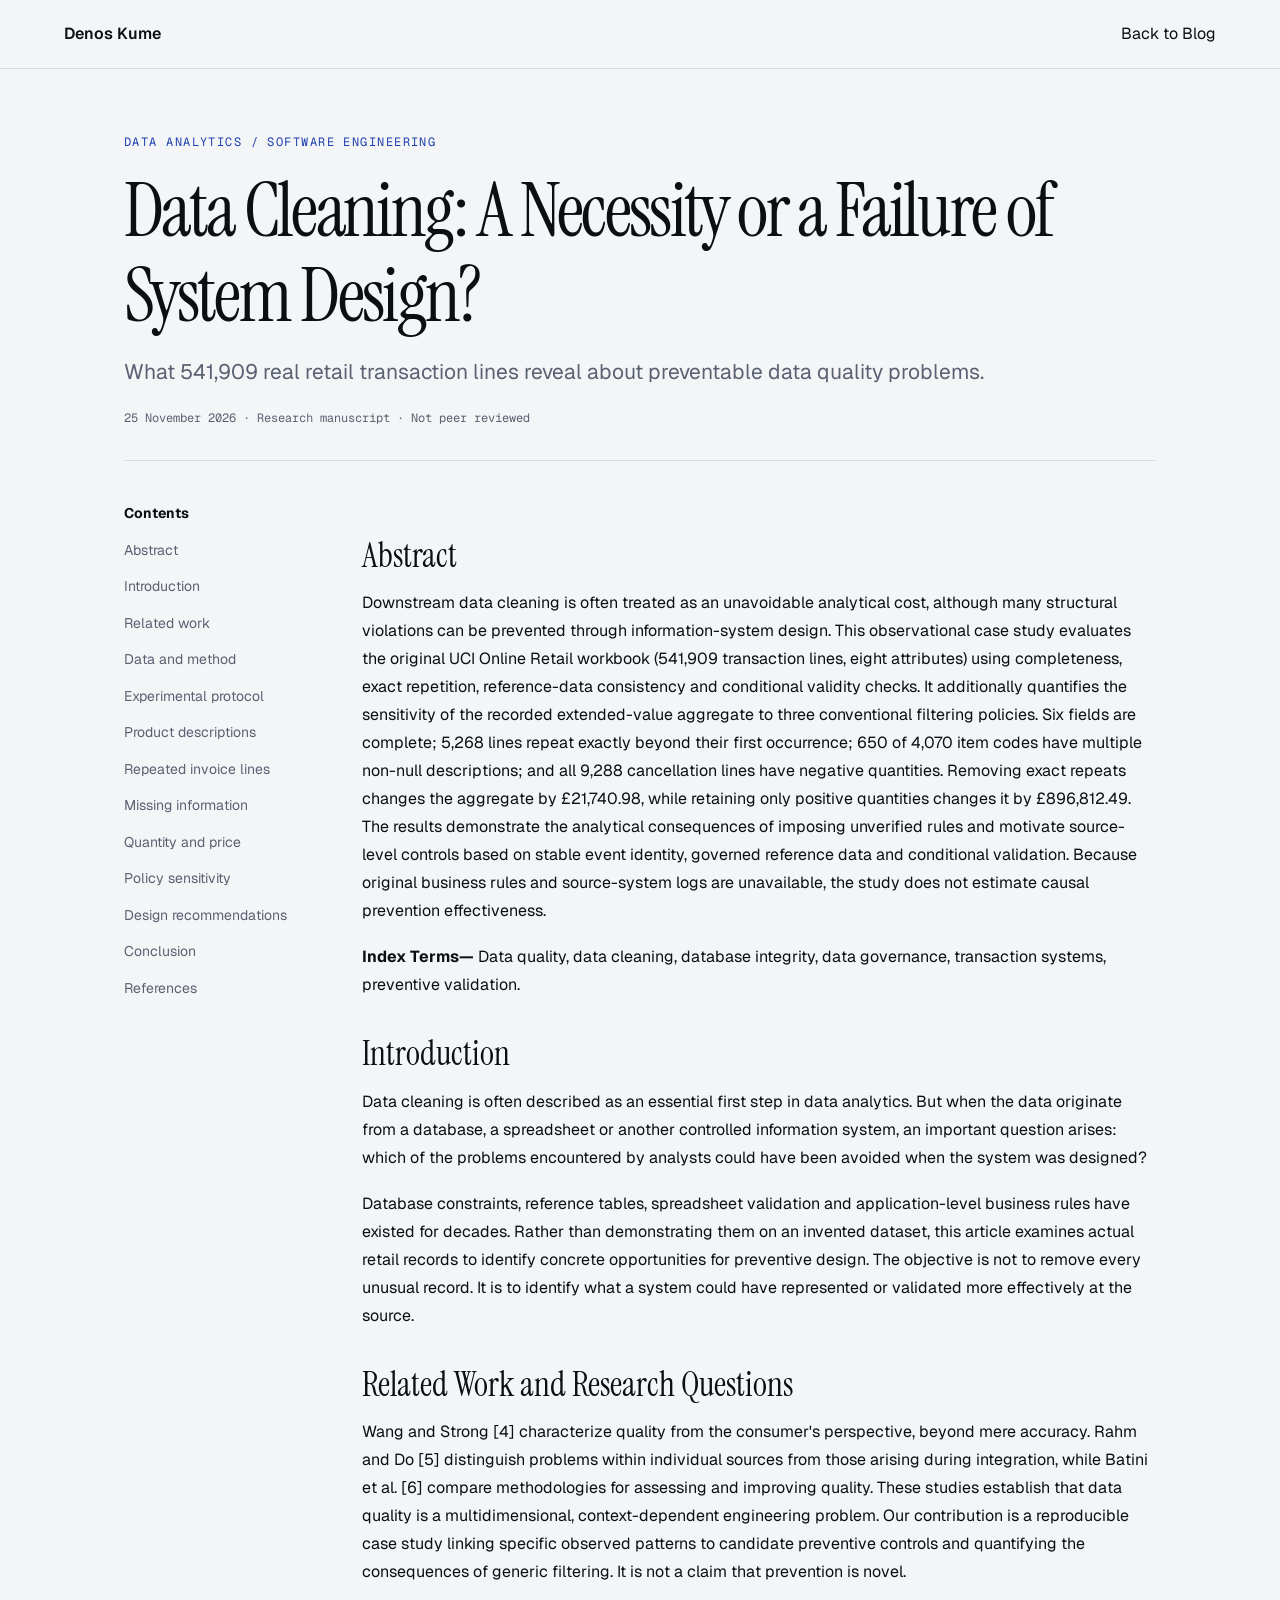
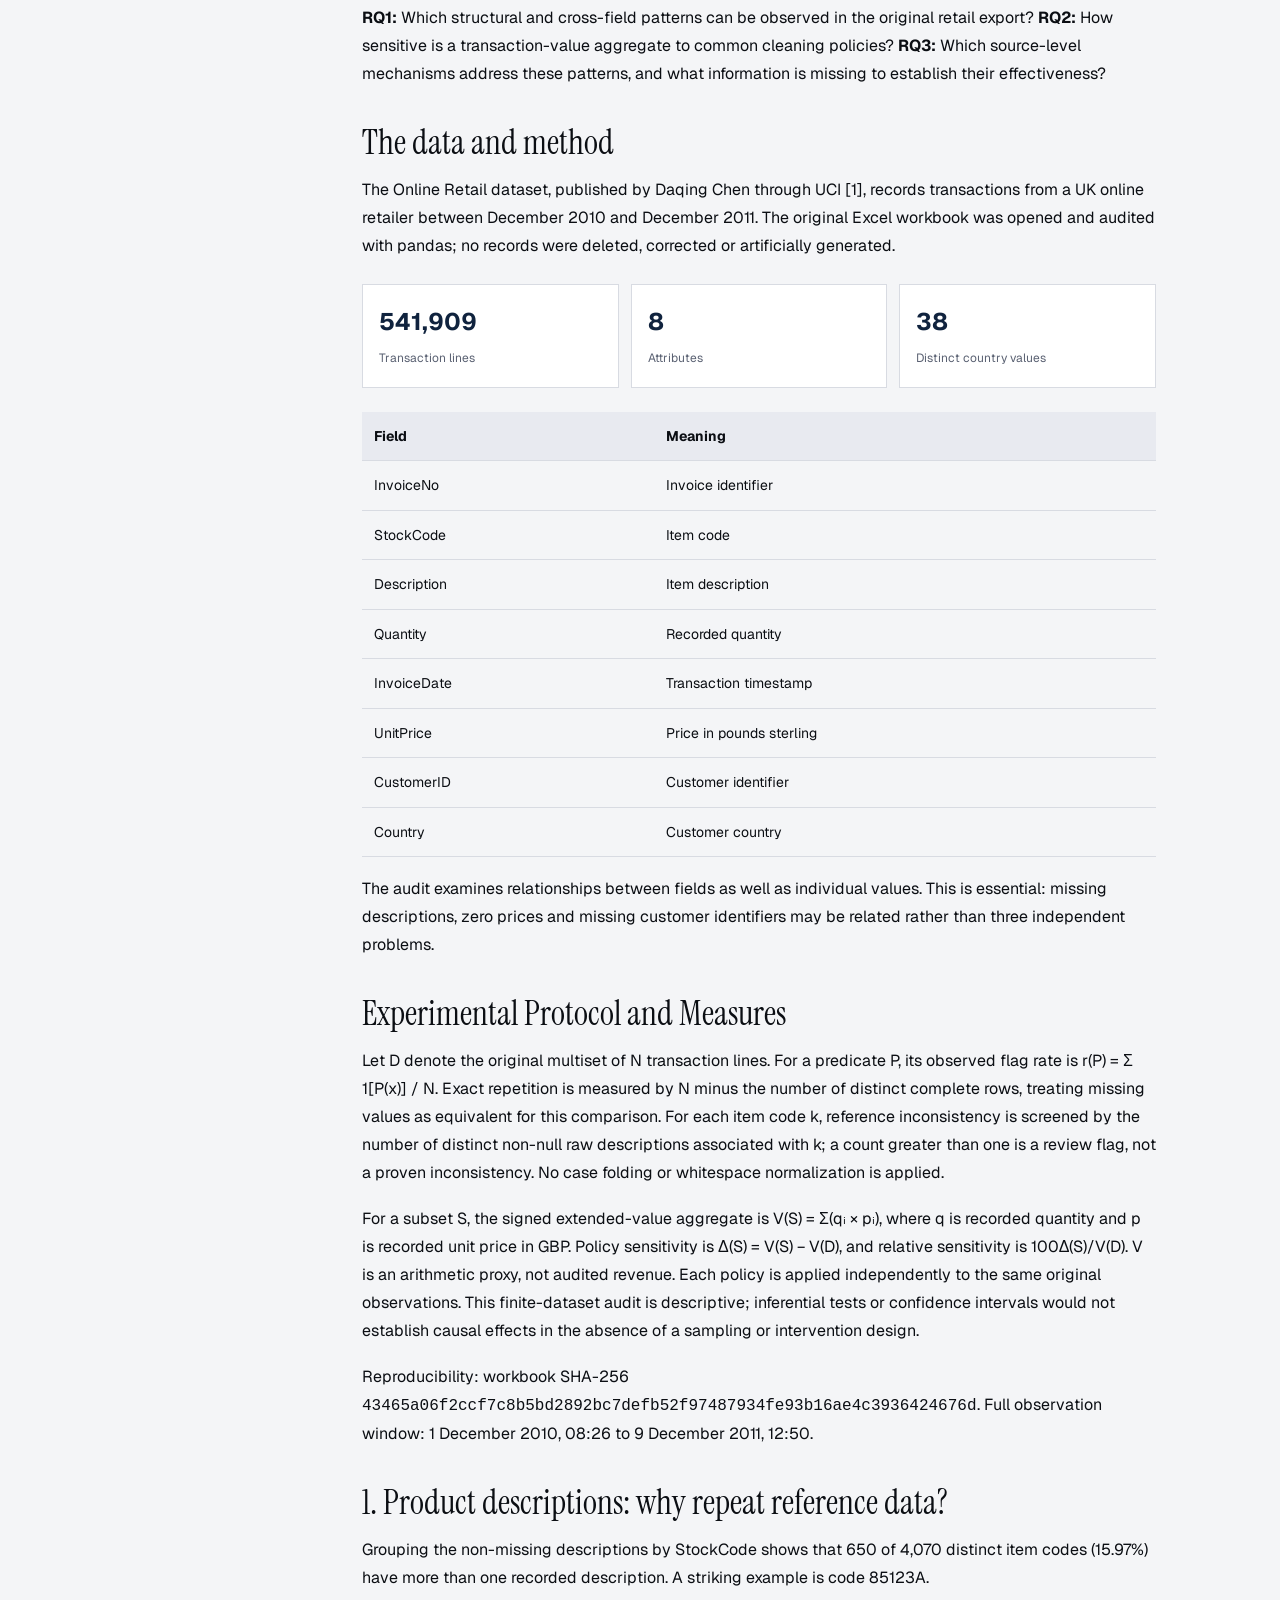
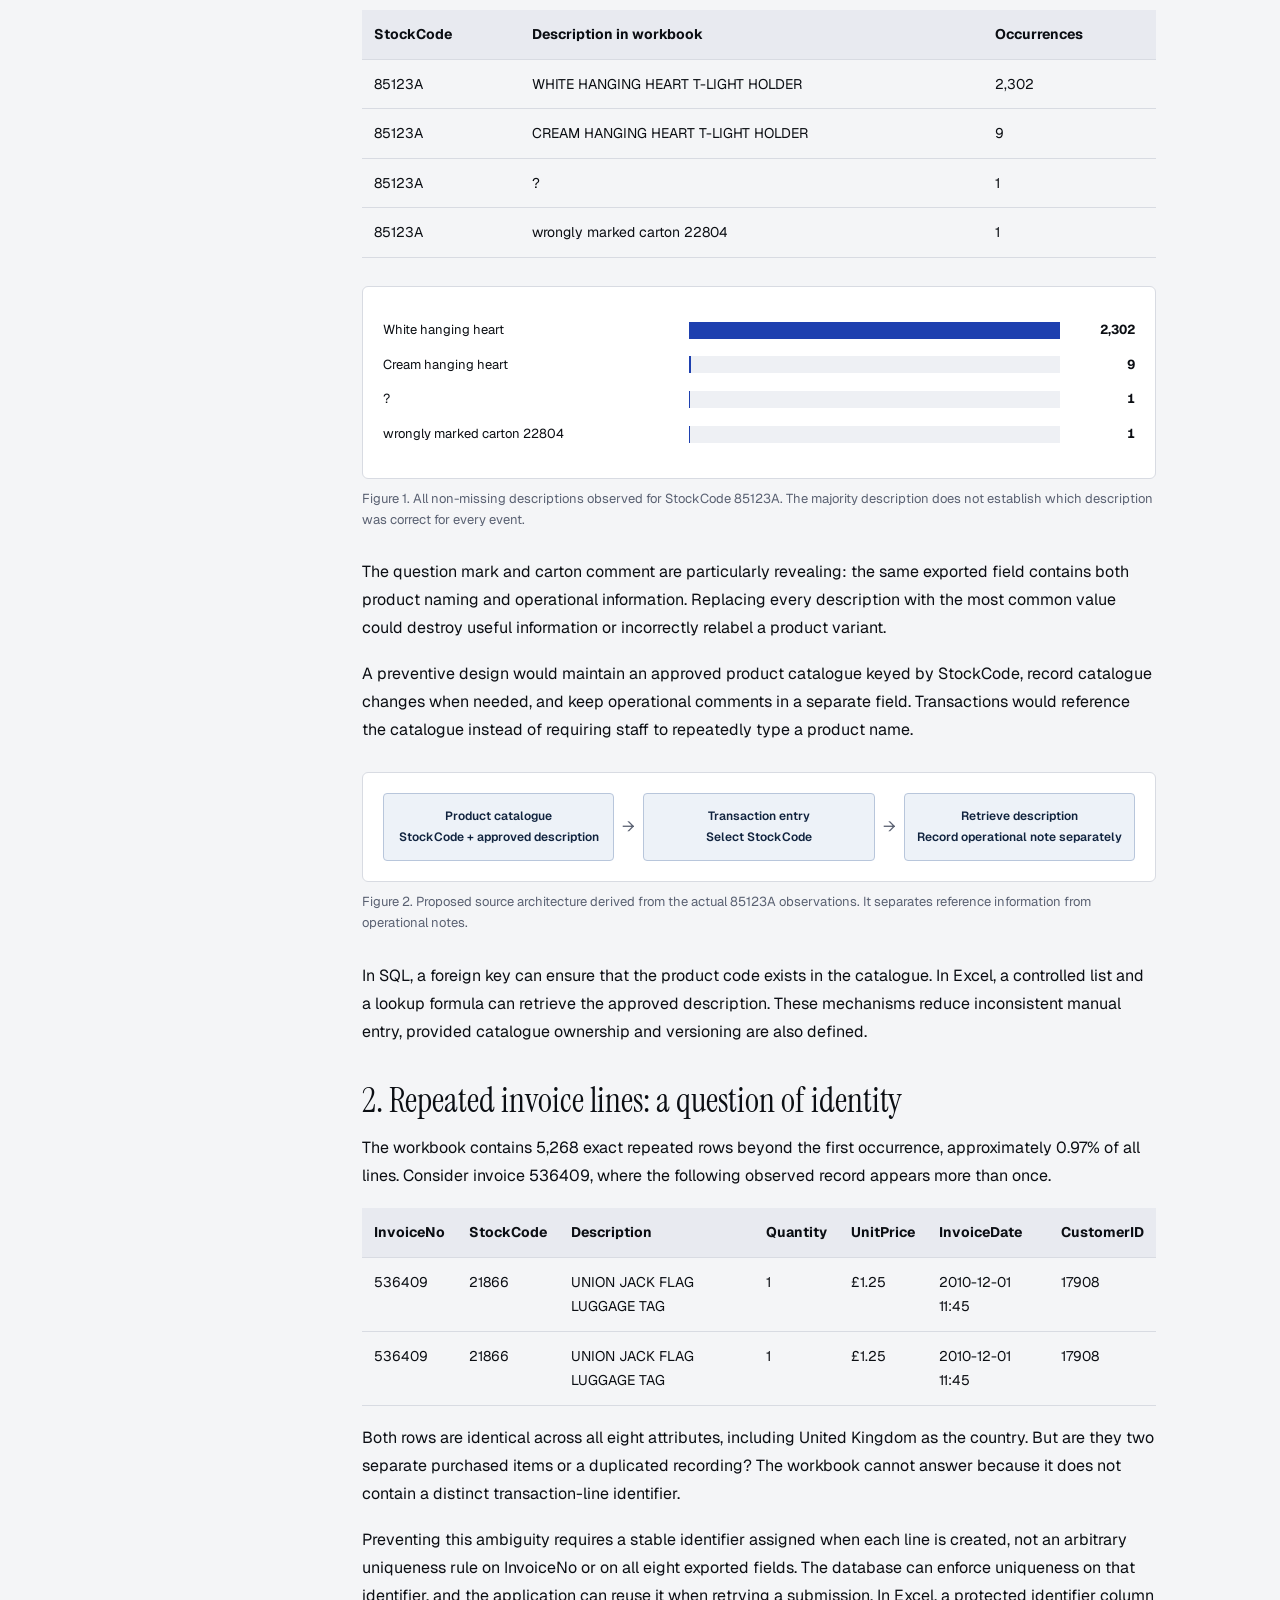
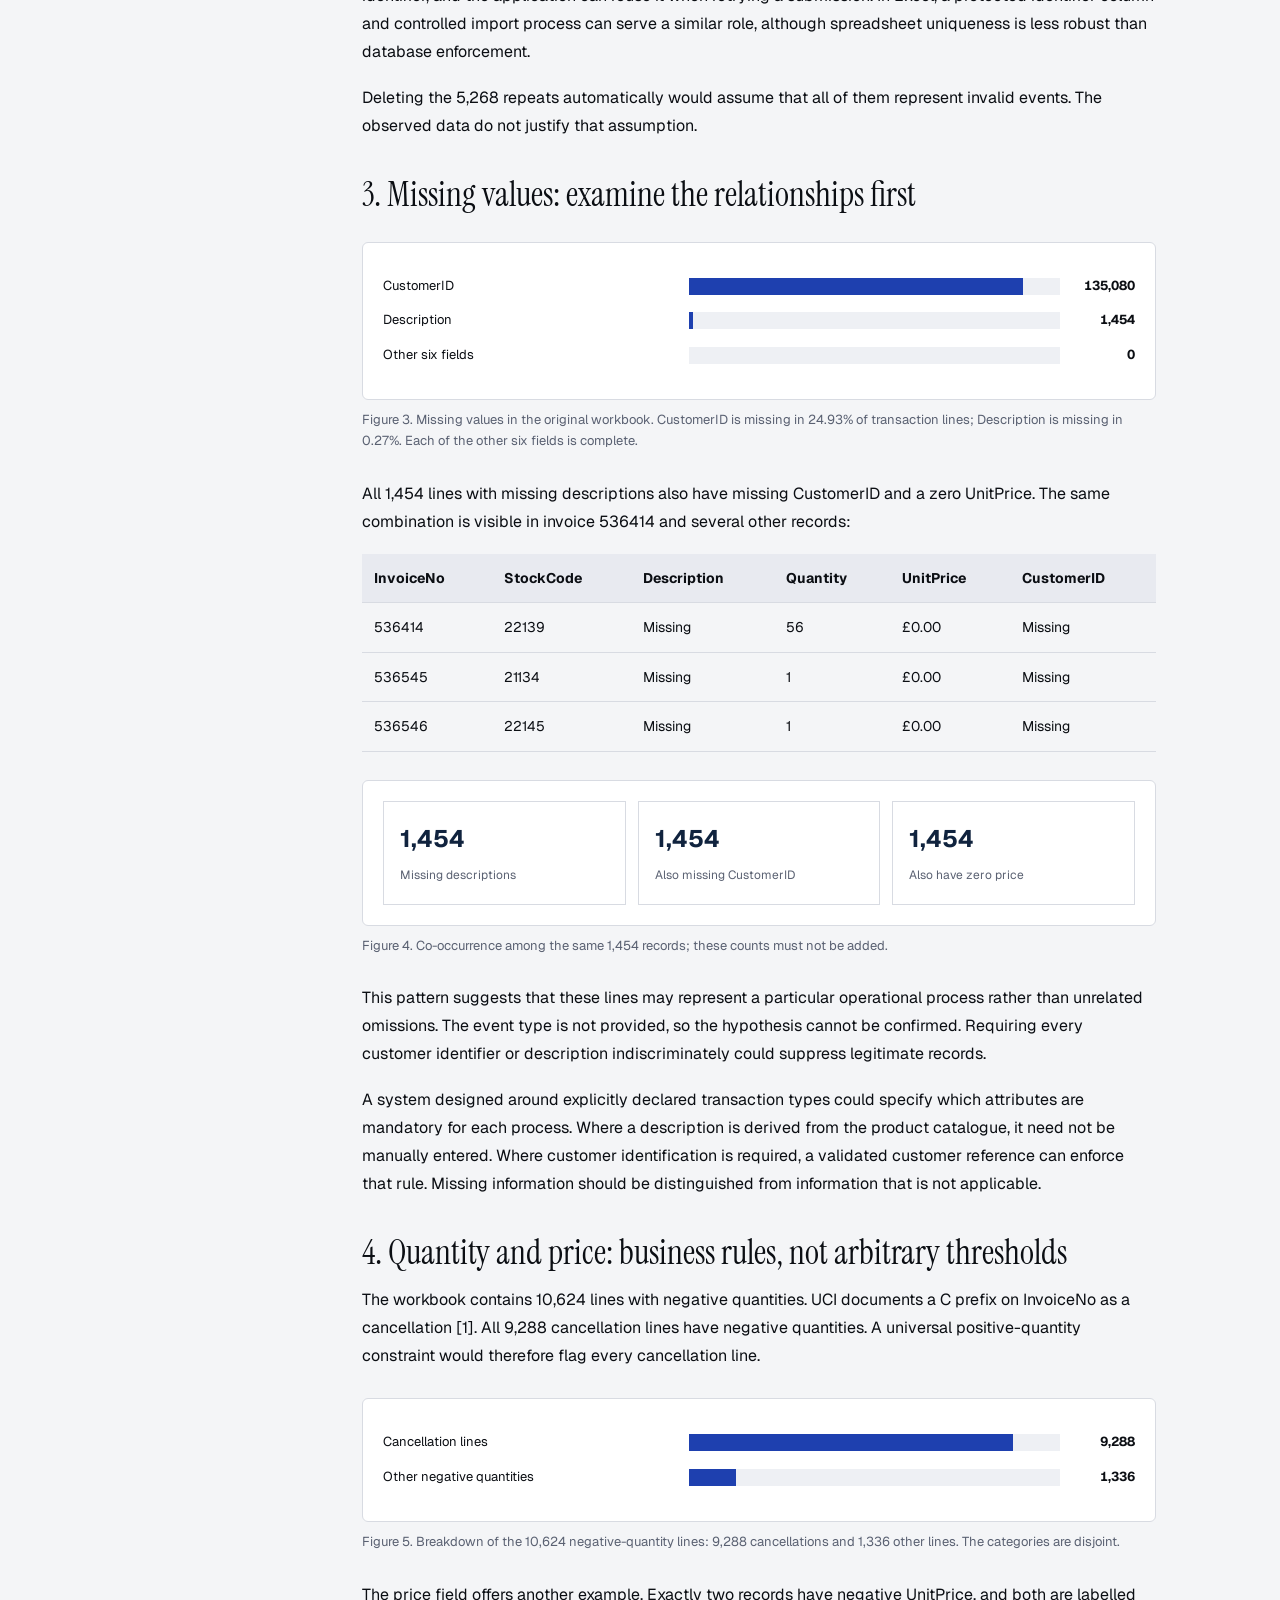
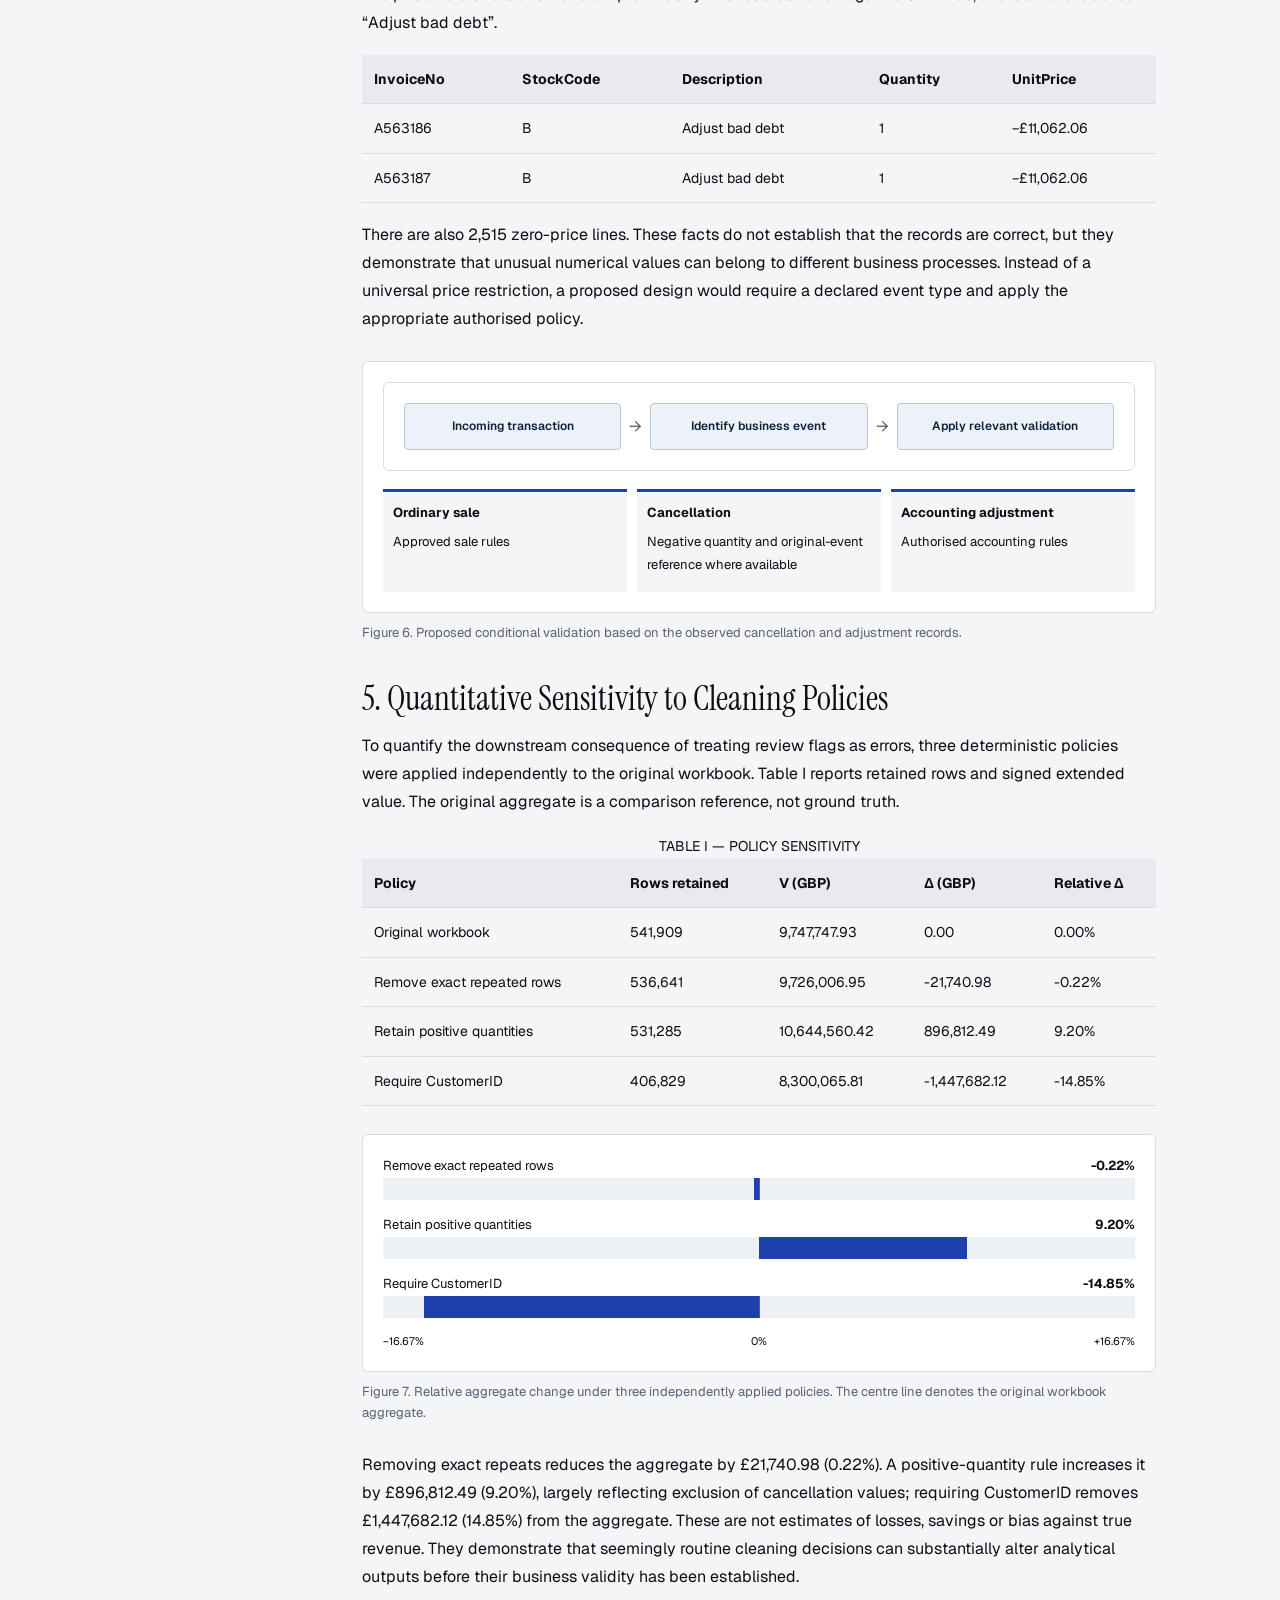
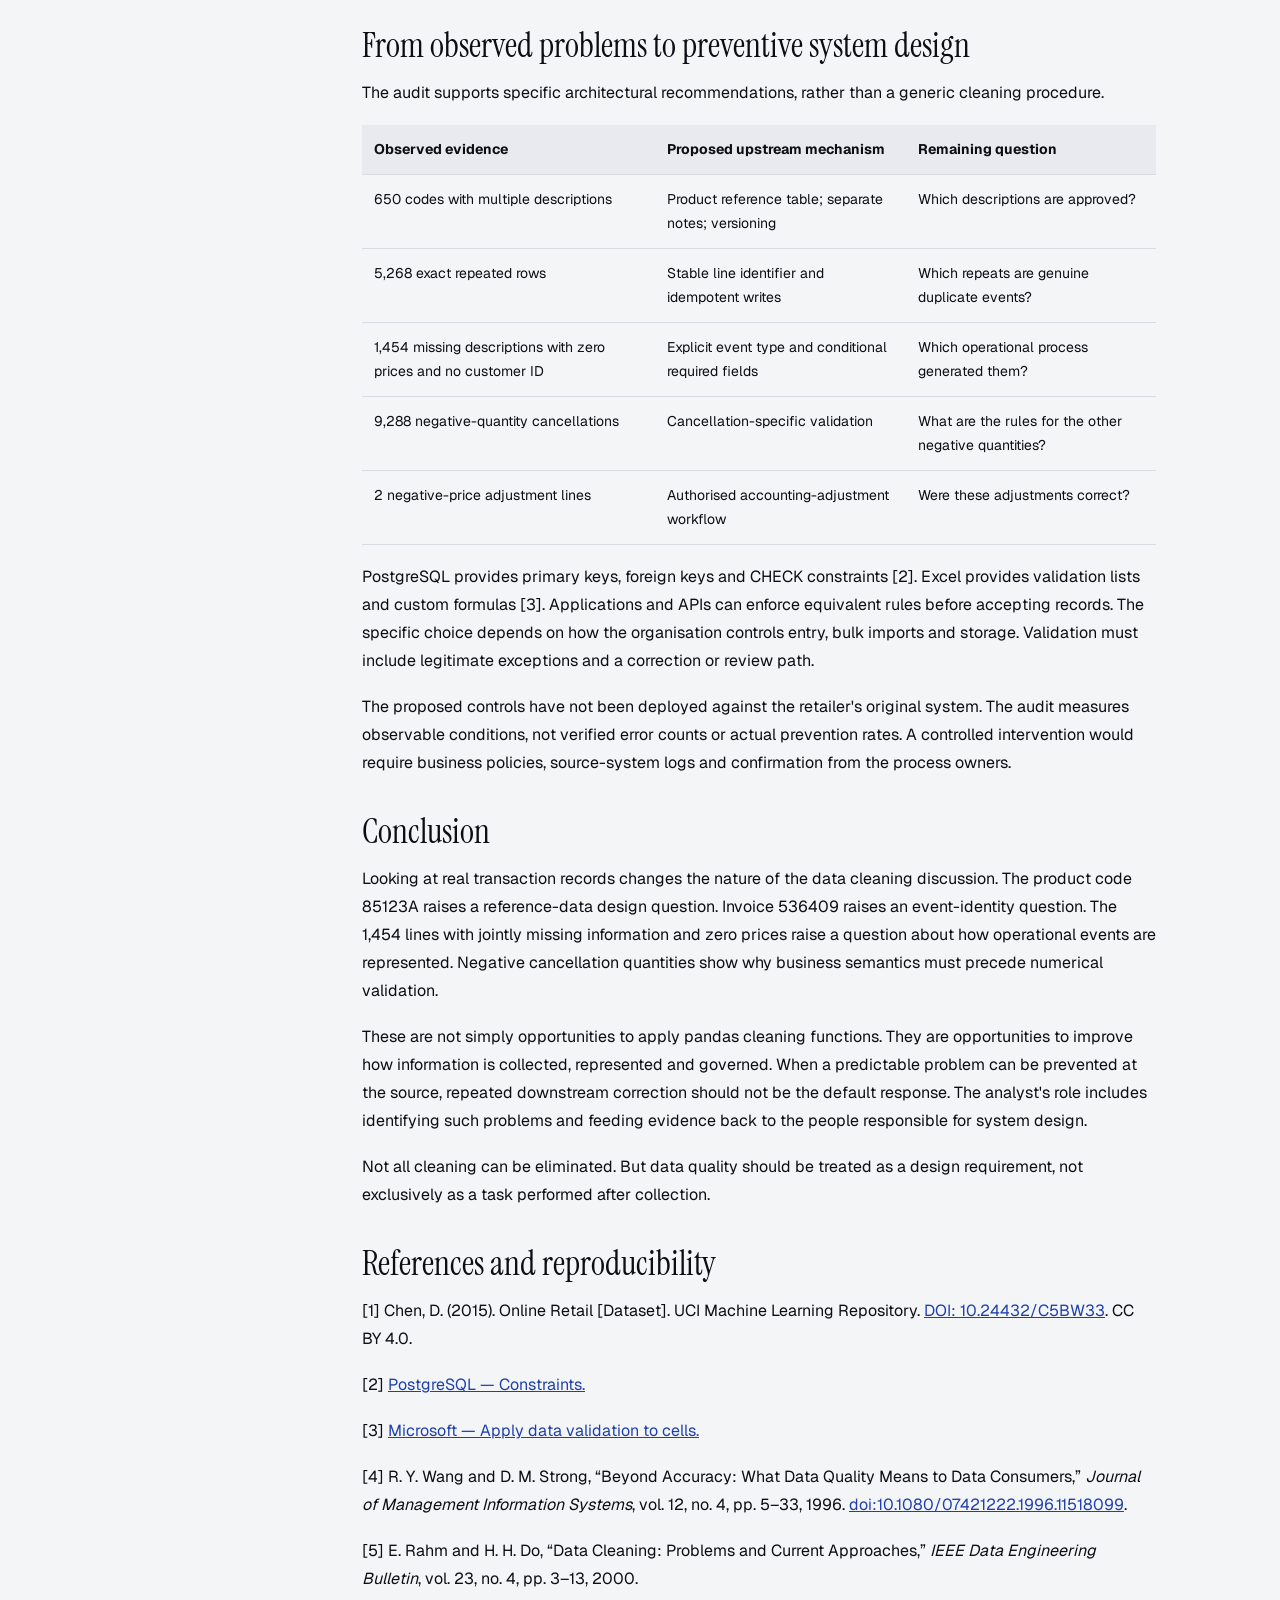
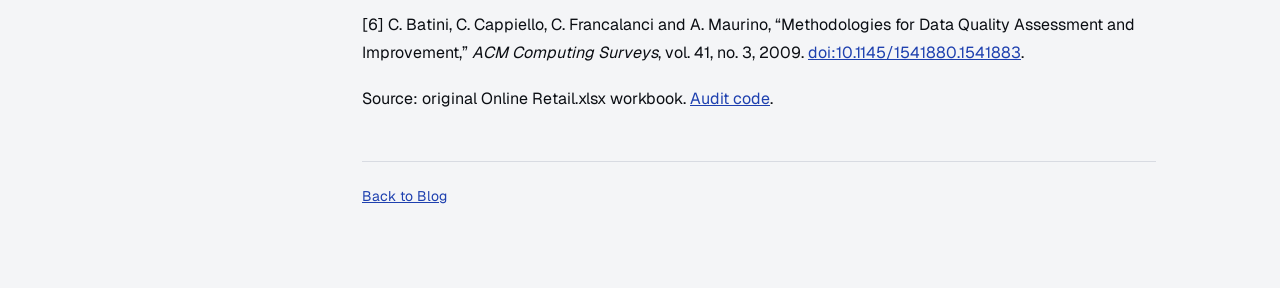
==== commit db8ade80: "Extend research manuscript with verified policy sensitivity, formal measures and related work" ====
--- a/blog/data-cleaning.html
+++ b/blog/data-cleaning.html
@@ -1,13 +1,13 @@
 <!doctype html>
 <html lang="en"><head><meta charset="utf-8"><meta name="viewport" content="width=device-width, initial-scale=1"><title>Data Cleaning: A Necessity or a Failure of System Design? | Denos Kume</title><meta name="description" content="An examination of preventable data quality issues in databases, spreadsheets and controlled data collection systems."><meta property="og:title" content="Data Cleaning: A Necessity or a Failure of System Design?"><meta property="og:description" content="Why correct predictable data errors repeatedly when they can be prevented during system design?"><meta property="og:type" content="article"><link rel="icon" href="../favicon.svg"><link rel="stylesheet" href="https://fonts.googleapis.com/css2?family=Instrument+Serif:ital@0;1&family=Geist:wght@400;500;600&family=Geist+Mono&display=swap"><style>
 *{box-sizing:border-box}body{margin:0;background:#f4f5f7;color:#0b0e13;font:16px/1.75 Geist,Arial,sans-serif}nav{position:sticky;top:0;background:#f4f5f7f5;border-bottom:1px solid #d8dbe2;padding:20px clamp(20px,5vw,64px);display:flex;justify-content:space-between;align-items:center;z-index:3}nav a{color:inherit;text-decoration:none}nav strong{font-weight:600}main{max-width:1080px;margin:auto;padding:64px 24px 80px}header{border-bottom:1px solid #d8dbe2;padding-bottom:32px;margin-bottom:40px}h1,h2{font-family:"Instrument Serif",Georgia,serif;font-weight:400;line-height:1.12}h1{font-size:clamp(42px,7vw,76px);letter-spacing:-.035em;margin:16px 0}h2{font-size:34px;margin:36px 0 14px}.meta,.eyebrow{font:12px/1.6 "Geist Mono",monospace;color:#5a6172}.eyebrow{color:#1e40af;text-transform:uppercase;letter-spacing:.12em}.subtitle{font-size:21px;color:#5a6172;max-width:70ch}.layout{display:grid;grid-template-columns:190px minmax(0,1fr);gap:48px}aside{align-self:start;position:sticky;top:100px;font-size:14px}aside a{display:block;margin:12px 0;color:#5a6172;text-decoration:none}a{color:#1e40af}section{scroll-margin-top:100px}p{margin:0 0 18px}pre{background:#1b2029;color:#f4f5f7;padding:20px;overflow:auto;font:13px/1.6 "Geist Mono",monospace}table{border-collapse:collapse;width:100%;font-size:14px}th,td{text-align:left;padding:12px;border-bottom:1px solid #d8dbe2;vertical-align:top}th{background:#e8eaf0}.tablewrap{overflow:auto}.note{border-left:3px solid #1e40af;padding-left:16px;color:#5a6172}footer{border-top:1px solid #d8dbe2;margin-top:48px;padding-top:22px;font-size:14px} @media(max-width:740px){.layout{display:block}aside{position:static;border-bottom:1px solid #d8dbe2;padding-bottom:18px}main{padding-top:36px}}
-h3{font-size:19px;line-height:1.4;margin:26px 0 12px;font-weight:600}figure{margin:28px 0}figcaption{font-size:13px;color:#5a6172;line-height:1.6;margin-top:10px}.diagram,.bars,.sheet-ui{background:#fff;border:1px solid #d8dbe2;border-radius:6px;padding:20px}.diagram h3{margin:0 0 12px;font-size:15px}.diagram h3:not(:first-child){margin-top:24px}.flow{display:flex;align-items:center;gap:8px}.step{flex:1;border:1px solid #b8c6db;background:#edf2f8;color:#10233e;padding:12px 8px;text-align:center;font-size:12px;font-weight:600;border-radius:4px}.connector{color:#5a6172}.feedback{border-left:3px solid #1e40af;background:#f4f5f7;margin-top:14px;padding:10px;font-size:13px}.facts{display:grid;grid-template-columns:repeat(3,1fr);gap:12px;margin:24px 0}.facts div{border:1px solid #d8dbe2;padding:16px;background:#fff}.facts b{display:block;font-size:24px;color:#10233e}.facts span{font-size:12px;color:#5a6172}.barrow{display:grid;grid-template-columns:145px minmax(0,1fr) 72px;align-items:center;gap:10px;font-size:13px;margin:12px 0}.barrow b{text-align:right;font-variant-numeric:tabular-nums}.track{background:#eef0f4;height:17px}.bar{height:100%;background:#1e40af}.axis{display:flex;justify-content:space-between;margin-left:155px;margin-right:82px;color:#5a6172;font-size:11px}.branches{display:grid;grid-template-columns:repeat(3,1fr);gap:10px;margin-top:18px}.branches div{border-top:3px solid #1e40af;padding:10px;background:#f4f5f7;font-size:13px}.branches p{margin:6px 0}.sheet-head{background:#17643b;color:white;font-weight:600;padding:10px}.sheet-grid{display:grid;grid-template-columns:repeat(3,1fr)}.sheet-grid>*{border:1px solid #d8dbe2;padding:8px;font-size:13px}.sheet-grid b{background:#e8f0ea}.ok{color:#17643b}.bad{color:#a12828}.small{font-size:13px;color:#5a6172;margin:12px 0 0}article .tablewrap{margin:18px 0}article{min-width:0}@media(max-width:620px){.flow{flex-direction:column;align-items:stretch}.connector{text-align:center;transform:rotate(90deg)}.branches{grid-template-columns:1fr}.facts{grid-template-columns:1fr}.barrow{grid-template-columns:100px minmax(0,1fr) 56px;gap:5px;font-size:11px}.axis{margin-left:105px;margin-right:61px}.bars,.diagram,.sheet-ui{padding:12px}}</style></head><body><nav><a href="../"><strong>Denos Kume</strong></a><a href="../#blog">Back to Blog</a></nav><main><header><div class="eyebrow">Data Analytics / Software Engineering</div><h1>Data Cleaning: A Necessity or a Failure of System Design?</h1><p class="subtitle">What 541,909 real retail transaction lines reveal about preventable data quality problems.</p><div class="meta">25 November 2026 · Case study</div></header><div class="layout"><aside><strong>Contents</strong><a href="#intro">Introduction</a><a href="#data">Data and method</a><a href="#products">Product descriptions</a><a href="#repeats">Repeated invoice lines</a><a href="#missing">Missing information</a><a href="#quantity">Quantity and price</a><a href="#design">Design recommendations</a><a href="#conclusion">Conclusion</a><a href="#references">References</a></aside><article>
-<section id="intro"><h2>Introduction</h2><p>Data cleaning is often described as an essential first step in data analytics. But when the data originate from a database, a spreadsheet or another controlled information system, an important question arises: which of the problems encountered by analysts could have been avoided when the system was designed?</p><p>Database constraints, reference tables, spreadsheet validation and application-level business rules have existed for decades. Rather than demonstrating them on an invented dataset, this article examines actual retail records to identify concrete opportunities for preventive design. The objective is not to remove every unusual record. It is to identify what a system could have represented or validated more effectively at the source.</p></section>
-<section id="data"><h2>The data and method</h2><p>The Online Retail dataset, published by Daqing Chen through UCI [1], records transactions from a UK online retailer between December 2010 and December 2011. The original Excel workbook was opened and audited with pandas; no records were deleted, corrected or artificially generated.</p><div class="facts"><div><b>541,909</b><span>Transaction lines</span></div><div><b>8</b><span>Attributes</span></div><div><b>38</b><span>Distinct country values</span></div></div><div class="tablewrap"><table><thead><tr><th>Field</th><th>Meaning</th></tr></thead><tbody><tr><td>InvoiceNo</td><td>Invoice identifier</td></tr><tr><td>StockCode</td><td>Item code</td></tr><tr><td>Description</td><td>Item description</td></tr><tr><td>Quantity</td><td>Recorded quantity</td></tr><tr><td>InvoiceDate</td><td>Transaction timestamp</td></tr><tr><td>UnitPrice</td><td>Price in pounds sterling</td></tr><tr><td>CustomerID</td><td>Customer identifier</td></tr><tr><td>Country</td><td>Customer country</td></tr></tbody></table></div><p>The audit examines relationships between fields as well as individual values. This is essential: missing descriptions, zero prices and missing customer identifiers may be related rather than three independent problems.</p></section>
-<section id="products"><h2>1. Product descriptions: why repeat reference data?</h2><p>Grouping the non-missing descriptions by StockCode shows that 650 distinct item codes have more than one recorded description. A striking example is code 85123A.</p><div class="tablewrap"><table><thead><tr><th>StockCode</th><th>Description in workbook</th><th>Occurrences</th></tr></thead><tbody><tr><td>85123A</td><td>WHITE HANGING HEART T-LIGHT HOLDER</td><td>2,302</td></tr><tr><td>85123A</td><td>CREAM HANGING HEART T-LIGHT HOLDER</td><td>9</td></tr><tr><td>85123A</td><td>?</td><td>1</td></tr><tr><td>85123A</td><td>wrongly marked carton 22804</td><td>1</td></tr></tbody></table></div><figure><div class="bars"><div class="barrow" style="grid-template-columns:minmax(110px,1.6fr) minmax(0,2fr) 65px"><span>White hanging heart</span><div class="track"><div class="bar" style="width:100%"></div></div><b>2,302</b></div><div class="barrow" style="grid-template-columns:minmax(110px,1.6fr) minmax(0,2fr) 65px"><span>Cream hanging heart</span><div class="track"><div class="bar" style="width:0.3909643788010426%"></div></div><b>9</b></div><div class="barrow" style="grid-template-columns:minmax(110px,1.6fr) minmax(0,2fr) 65px"><span>?</span><div class="track"><div class="bar" style="width:0.043440486533449174%"></div></div><b>1</b></div><div class="barrow" style="grid-template-columns:minmax(110px,1.6fr) minmax(0,2fr) 65px"><span>wrongly marked carton 22804</span><div class="track"><div class="bar" style="width:0.043440486533449174%"></div></div><b>1</b></div></div><figcaption>Figure 1. All non-missing descriptions observed for StockCode 85123A. The majority description does not establish which description was correct for every event.</figcaption></figure><p>The question mark and carton comment are particularly revealing: the same exported field contains both product naming and operational information. Replacing every description with the most common value could destroy useful information or incorrectly relabel a product variant.</p><p>A preventive design would maintain an approved product catalogue keyed by StockCode, record catalogue changes when needed, and keep operational comments in a separate field. Transactions would reference the catalogue instead of requiring staff to repeatedly type a product name.</p><figure><div class="diagram"><div class="flow"><div class="step">Product catalogue<br>StockCode + approved description</div><span class="connector" aria-hidden="true">→</span><div class="step">Transaction entry<br>Select StockCode</div><span class="connector" aria-hidden="true">→</span><div class="step">Retrieve description<br>Record operational note separately</div></div></div><figcaption>Figure 2. Proposed source architecture derived from the actual 85123A observations. It separates reference information from operational notes.</figcaption></figure><p>In SQL, a foreign key can ensure that the product code exists in the catalogue. In Excel, a controlled list and a lookup formula can retrieve the approved description. These mechanisms reduce inconsistent manual entry, provided catalogue ownership and versioning are also defined.</p></section>
+h3{font-size:19px;line-height:1.4;margin:26px 0 12px;font-weight:600}figure{margin:28px 0}figcaption{font-size:13px;color:#5a6172;line-height:1.6;margin-top:10px}.diagram,.bars,.sheet-ui{background:#fff;border:1px solid #d8dbe2;border-radius:6px;padding:20px}.diagram h3{margin:0 0 12px;font-size:15px}.diagram h3:not(:first-child){margin-top:24px}.flow{display:flex;align-items:center;gap:8px}.step{flex:1;border:1px solid #b8c6db;background:#edf2f8;color:#10233e;padding:12px 8px;text-align:center;font-size:12px;font-weight:600;border-radius:4px}.connector{color:#5a6172}.feedback{border-left:3px solid #1e40af;background:#f4f5f7;margin-top:14px;padding:10px;font-size:13px}.facts{display:grid;grid-template-columns:repeat(3,1fr);gap:12px;margin:24px 0}.facts div{border:1px solid #d8dbe2;padding:16px;background:#fff}.facts b{display:block;font-size:24px;color:#10233e}.facts span{font-size:12px;color:#5a6172}.barrow{display:grid;grid-template-columns:145px minmax(0,1fr) 72px;align-items:center;gap:10px;font-size:13px;margin:12px 0}.barrow b{text-align:right;font-variant-numeric:tabular-nums}.track{background:#eef0f4;height:17px}.bar{height:100%;background:#1e40af}.axis{display:flex;justify-content:space-between;margin-left:155px;margin-right:82px;color:#5a6172;font-size:11px}.branches{display:grid;grid-template-columns:repeat(3,1fr);gap:10px;margin-top:18px}.branches div{border-top:3px solid #1e40af;padding:10px;background:#f4f5f7;font-size:13px}.branches p{margin:6px 0}.sheet-head{background:#17643b;color:white;font-weight:600;padding:10px}.sheet-grid{display:grid;grid-template-columns:repeat(3,1fr)}.sheet-grid>*{border:1px solid #d8dbe2;padding:8px;font-size:13px}.sheet-grid b{background:#e8f0ea}.ok{color:#17643b}.bad{color:#a12828}.small{font-size:13px;color:#5a6172;margin:12px 0 0}article .tablewrap{margin:18px 0}article{min-width:0}@media(max-width:620px){.flow{flex-direction:column;align-items:stretch}.connector{text-align:center;transform:rotate(90deg)}.branches{grid-template-columns:1fr}.facts{grid-template-columns:1fr}.barrow{grid-template-columns:100px minmax(0,1fr) 56px;gap:5px;font-size:11px}.axis{margin-left:105px;margin-right:61px}.bars,.diagram,.sheet-ui{padding:12px}}</style></head><body><nav><a href="../"><strong>Denos Kume</strong></a><a href="../#blog">Back to Blog</a></nav><main><header><div class="eyebrow">Data Analytics / Software Engineering</div><h1>Data Cleaning: A Necessity or a Failure of System Design?</h1><p class="subtitle">What 541,909 real retail transaction lines reveal about preventable data quality problems.</p><div class="meta">25 November 2026 · Research manuscript · Not peer reviewed</div></header><div class="layout"><aside><strong>Contents</strong><a href="#abstract">Abstract</a><a href="#intro">Introduction</a><a href="#related">Related work</a><a href="#data">Data and method</a><a href="#method">Experimental protocol</a><a href="#products">Product descriptions</a><a href="#repeats">Repeated invoice lines</a><a href="#missing">Missing information</a><a href="#quantity">Quantity and price</a><a href="#sensitivity">Policy sensitivity</a><a href="#design">Design recommendations</a><a href="#conclusion">Conclusion</a><a href="#references">References</a></aside><article>
+<section id="abstract"><h2>Abstract</h2><p>Downstream data cleaning is often treated as an unavoidable analytical cost, although many structural violations can be prevented through information-system design. This observational case study evaluates the original UCI Online Retail workbook (541,909 transaction lines, eight attributes) using completeness, exact repetition, reference-data consistency and conditional validity checks. It additionally quantifies the sensitivity of the recorded extended-value aggregate to three conventional filtering policies. Six fields are complete; 5,268 lines repeat exactly beyond their first occurrence; 650 of 4,070 item codes have multiple non-null descriptions; and all 9,288 cancellation lines have negative quantities. Removing exact repeats changes the aggregate by £21,740.98, while retaining only positive quantities changes it by £896,812.49. The results demonstrate the analytical consequences of imposing unverified rules and motivate source-level controls based on stable event identity, governed reference data and conditional validation. Because original business rules and source-system logs are unavailable, the study does not estimate causal prevention effectiveness.</p><p><strong>Index Terms—</strong> Data quality, data cleaning, database integrity, data governance, transaction systems, preventive validation.</p></section><section id="intro"><h2>Introduction</h2><p>Data cleaning is often described as an essential first step in data analytics. But when the data originate from a database, a spreadsheet or another controlled information system, an important question arises: which of the problems encountered by analysts could have been avoided when the system was designed?</p><p>Database constraints, reference tables, spreadsheet validation and application-level business rules have existed for decades. Rather than demonstrating them on an invented dataset, this article examines actual retail records to identify concrete opportunities for preventive design. The objective is not to remove every unusual record. It is to identify what a system could have represented or validated more effectively at the source.</p></section>
+<section id="related"><h2>Related Work and Research Questions</h2><p>Wang and Strong [4] characterize quality from the consumer's perspective, beyond mere accuracy. Rahm and Do [5] distinguish problems within individual sources from those arising during integration, while Batini et al. [6] compare methodologies for assessing and improving quality. These studies establish that data quality is a multidimensional, context-dependent engineering problem. Our contribution is a reproducible case study linking specific observed patterns to candidate preventive controls and quantifying the consequences of generic filtering. It is not a claim that prevention is novel.</p><p><strong>RQ1:</strong> Which structural and cross-field patterns can be observed in the original retail export? <strong>RQ2:</strong> How sensitive is a transaction-value aggregate to common cleaning policies? <strong>RQ3:</strong> Which source-level mechanisms address these patterns, and what information is missing to establish their effectiveness?</p></section><section id="data"><h2>The data and method</h2><p>The Online Retail dataset, published by Daqing Chen through UCI [1], records transactions from a UK online retailer between December 2010 and December 2011. The original Excel workbook was opened and audited with pandas; no records were deleted, corrected or artificially generated.</p><div class="facts"><div><b>541,909</b><span>Transaction lines</span></div><div><b>8</b><span>Attributes</span></div><div><b>38</b><span>Distinct country values</span></div></div><div class="tablewrap"><table><thead><tr><th>Field</th><th>Meaning</th></tr></thead><tbody><tr><td>InvoiceNo</td><td>Invoice identifier</td></tr><tr><td>StockCode</td><td>Item code</td></tr><tr><td>Description</td><td>Item description</td></tr><tr><td>Quantity</td><td>Recorded quantity</td></tr><tr><td>InvoiceDate</td><td>Transaction timestamp</td></tr><tr><td>UnitPrice</td><td>Price in pounds sterling</td></tr><tr><td>CustomerID</td><td>Customer identifier</td></tr><tr><td>Country</td><td>Customer country</td></tr></tbody></table></div><p>The audit examines relationships between fields as well as individual values. This is essential: missing descriptions, zero prices and missing customer identifiers may be related rather than three independent problems.</p></section>
+<section id="method"><h2>Experimental Protocol and Measures</h2><p>Let D denote the original multiset of N transaction lines. For a predicate P, its observed flag rate is r(P) = Σ 1[P(x)] / N. Exact repetition is measured by N minus the number of distinct complete rows, treating missing values as equivalent for this comparison. For each item code k, reference inconsistency is screened by the number of distinct non-null raw descriptions associated with k; a count greater than one is a review flag, not a proven inconsistency. No case folding or whitespace normalization is applied.</p><p>For a subset S, the signed extended-value aggregate is V(S) = Σ(qᵢ × pᵢ), where q is recorded quantity and p is recorded unit price in GBP. Policy sensitivity is Δ(S) = V(S) − V(D), and relative sensitivity is 100Δ(S)/V(D). V is an arithmetic proxy, not audited revenue. Each policy is applied independently to the same original observations. This finite-dataset audit is descriptive; inferential tests or confidence intervals would not establish causal effects in the absence of a sampling or intervention design.</p><p>Reproducibility: workbook SHA-256 <code style="overflow-wrap:anywhere">43465a06f2ccf7c8b5bd2892bc7defb52f97487934fe93b16ae4c3936424676d</code>. Full observation window: 1 December 2010, 08:26 to 9 December 2011, 12:50.</p></section><section id="products"><h2>1. Product descriptions: why repeat reference data?</h2><p>Grouping the non-missing descriptions by StockCode shows that 650 of 4,070 distinct item codes (15.97%) have more than one recorded description. A striking example is code 85123A.</p><div class="tablewrap"><table><thead><tr><th>StockCode</th><th>Description in workbook</th><th>Occurrences</th></tr></thead><tbody><tr><td>85123A</td><td>WHITE HANGING HEART T-LIGHT HOLDER</td><td>2,302</td></tr><tr><td>85123A</td><td>CREAM HANGING HEART T-LIGHT HOLDER</td><td>9</td></tr><tr><td>85123A</td><td>?</td><td>1</td></tr><tr><td>85123A</td><td>wrongly marked carton 22804</td><td>1</td></tr></tbody></table></div><figure><div class="bars"><div class="barrow" style="grid-template-columns:minmax(110px,1.6fr) minmax(0,2fr) 65px"><span>White hanging heart</span><div class="track"><div class="bar" style="width:100%"></div></div><b>2,302</b></div><div class="barrow" style="grid-template-columns:minmax(110px,1.6fr) minmax(0,2fr) 65px"><span>Cream hanging heart</span><div class="track"><div class="bar" style="width:0.3909643788010426%"></div></div><b>9</b></div><div class="barrow" style="grid-template-columns:minmax(110px,1.6fr) minmax(0,2fr) 65px"><span>?</span><div class="track"><div class="bar" style="width:0.043440486533449174%"></div></div><b>1</b></div><div class="barrow" style="grid-template-columns:minmax(110px,1.6fr) minmax(0,2fr) 65px"><span>wrongly marked carton 22804</span><div class="track"><div class="bar" style="width:0.043440486533449174%"></div></div><b>1</b></div></div><figcaption>Figure 1. All non-missing descriptions observed for StockCode 85123A. The majority description does not establish which description was correct for every event.</figcaption></figure><p>The question mark and carton comment are particularly revealing: the same exported field contains both product naming and operational information. Replacing every description with the most common value could destroy useful information or incorrectly relabel a product variant.</p><p>A preventive design would maintain an approved product catalogue keyed by StockCode, record catalogue changes when needed, and keep operational comments in a separate field. Transactions would reference the catalogue instead of requiring staff to repeatedly type a product name.</p><figure><div class="diagram"><div class="flow"><div class="step">Product catalogue<br>StockCode + approved description</div><span class="connector" aria-hidden="true">→</span><div class="step">Transaction entry<br>Select StockCode</div><span class="connector" aria-hidden="true">→</span><div class="step">Retrieve description<br>Record operational note separately</div></div></div><figcaption>Figure 2. Proposed source architecture derived from the actual 85123A observations. It separates reference information from operational notes.</figcaption></figure><p>In SQL, a foreign key can ensure that the product code exists in the catalogue. In Excel, a controlled list and a lookup formula can retrieve the approved description. These mechanisms reduce inconsistent manual entry, provided catalogue ownership and versioning are also defined.</p></section>
 <section id="repeats"><h2>2. Repeated invoice lines: a question of identity</h2><p>The workbook contains 5,268 exact repeated rows beyond the first occurrence, approximately 0.97% of all lines. Consider invoice 536409, where the following observed record appears more than once.</p><div class="tablewrap"><table><thead><tr><th>InvoiceNo</th><th>StockCode</th><th>Description</th><th>Quantity</th><th>UnitPrice</th><th>InvoiceDate</th><th>CustomerID</th></tr></thead><tbody><tr><td>536409</td><td>21866</td><td>UNION JACK FLAG LUGGAGE TAG</td><td>1</td><td>£1.25</td><td>2010-12-01 11:45</td><td>17908</td></tr><tr><td>536409</td><td>21866</td><td>UNION JACK FLAG LUGGAGE TAG</td><td>1</td><td>£1.25</td><td>2010-12-01 11:45</td><td>17908</td></tr></tbody></table></div><p>Both rows are identical across all eight attributes, including United Kingdom as the country. But are they two separate purchased items or a duplicated recording? The workbook cannot answer because it does not contain a distinct transaction-line identifier.</p><p>Preventing this ambiguity requires a stable identifier assigned when each line is created, not an arbitrary uniqueness rule on InvoiceNo or on all eight exported fields. The database can enforce uniqueness on that identifier, and the application can reuse it when retrying a submission. In Excel, a protected identifier column and controlled import process can serve a similar role, although spreadsheet uniqueness is less robust than database enforcement.</p><p>Deleting the 5,268 repeats automatically would assume that all of them represent invalid events. The observed data do not justify that assumption.</p></section>
 <section id="missing"><h2>3. Missing values: examine the relationships first</h2><figure><div class="bars"><div class="barrow" style="grid-template-columns:minmax(110px,1.6fr) minmax(0,2fr) 65px"><span>CustomerID</span><div class="track"><div class="bar" style="width:90.05333333333333%"></div></div><b>135,080</b></div><div class="barrow" style="grid-template-columns:minmax(110px,1.6fr) minmax(0,2fr) 65px"><span>Description</span><div class="track"><div class="bar" style="width:0.9693333333333334%"></div></div><b>1,454</b></div><div class="barrow" style="grid-template-columns:minmax(110px,1.6fr) minmax(0,2fr) 65px"><span>Other six fields</span><div class="track"><div class="bar" style="width:0%"></div></div><b>0</b></div></div><figcaption>Figure 3. Missing values in the original workbook. CustomerID is missing in 24.93% of transaction lines; Description is missing in 0.27%. Each of the other six fields is complete.</figcaption></figure><p>All 1,454 lines with missing descriptions also have missing CustomerID and a zero UnitPrice. The same combination is visible in invoice 536414 and several other records:</p><div class="tablewrap"><table><thead><tr><th>InvoiceNo</th><th>StockCode</th><th>Description</th><th>Quantity</th><th>UnitPrice</th><th>CustomerID</th></tr></thead><tbody><tr><td>536414</td><td>22139</td><td>Missing</td><td>56</td><td>£0.00</td><td>Missing</td></tr><tr><td>536545</td><td>21134</td><td>Missing</td><td>1</td><td>£0.00</td><td>Missing</td></tr><tr><td>536546</td><td>22145</td><td>Missing</td><td>1</td><td>£0.00</td><td>Missing</td></tr></tbody></table></div><figure><div class="diagram"><div class="facts" style="margin:0"><div><b>1,454</b><span>Missing descriptions</span></div><div><b>1,454</b><span>Also missing CustomerID</span></div><div><b>1,454</b><span>Also have zero price</span></div></div></div><figcaption>Figure 4. Co-occurrence among the same 1,454 records; these counts must not be added.</figcaption></figure><p>This pattern suggests that these lines may represent a particular operational process rather than unrelated omissions. The event type is not provided, so the hypothesis cannot be confirmed. Requiring every customer identifier or description indiscriminately could suppress legitimate records.</p><p>A system designed around explicitly declared transaction types could specify which attributes are mandatory for each process. Where a description is derived from the product catalogue, it need not be manually entered. Where customer identification is required, a validated customer reference can enforce that rule. Missing information should be distinguished from information that is not applicable.</p></section>
 <section id="quantity"><h2>4. Quantity and price: business rules, not arbitrary thresholds</h2><p>The workbook contains 10,624 lines with negative quantities. UCI documents a C prefix on InvoiceNo as a cancellation [1]. All 9,288 cancellation lines have negative quantities. A universal positive-quantity constraint would therefore flag every cancellation line.</p><figure><div class="bars"><div class="barrow" style="grid-template-columns:minmax(110px,1.6fr) minmax(0,2fr) 65px"><span>Cancellation lines</span><div class="track"><div class="bar" style="width:87.42469879518072%"></div></div><b>9,288</b></div><div class="barrow" style="grid-template-columns:minmax(110px,1.6fr) minmax(0,2fr) 65px"><span>Other negative quantities</span><div class="track"><div class="bar" style="width:12.575301204819278%"></div></div><b>1,336</b></div></div><figcaption>Figure 5. Breakdown of the 10,624 negative-quantity lines: 9,288 cancellations and 1,336 other lines. The categories are disjoint.</figcaption></figure><p>The price field offers another example. Exactly two records have negative UnitPrice, and both are labelled “Adjust bad debt”.</p><div class="tablewrap"><table><thead><tr><th>InvoiceNo</th><th>StockCode</th><th>Description</th><th>Quantity</th><th>UnitPrice</th></tr></thead><tbody><tr><td>A563186</td><td>B</td><td>Adjust bad debt</td><td>1</td><td>−£11,062.06</td></tr><tr><td>A563187</td><td>B</td><td>Adjust bad debt</td><td>1</td><td>−£11,062.06</td></tr></tbody></table></div><p>There are also 2,515 zero-price lines. These facts do not establish that the records are correct, but they demonstrate that unusual numerical values can belong to different business processes. Instead of a universal price restriction, a proposed design would require a declared event type and apply the appropriate authorised policy.</p><figure><div class="diagram"><div class="diagram"><div class="flow"><div class="step">Incoming transaction</div><span class="connector" aria-hidden="true">→</span><div class="step">Identify business event</div><span class="connector" aria-hidden="true">→</span><div class="step">Apply relevant validation</div></div></div><div class="branches"><div><b>Ordinary sale</b><p>Approved sale rules</p></div><div><b>Cancellation</b><p>Negative quantity and original-event reference where available</p></div><div><b>Accounting adjustment</b><p>Authorised accounting rules</p></div></div></div><figcaption>Figure 6. Proposed conditional validation based on the observed cancellation and adjustment records.</figcaption></figure></section>
-<section id="design"><h2>From observed problems to preventive system design</h2><p>The audit supports specific architectural recommendations, rather than a generic cleaning procedure.</p><div class="tablewrap"><table><thead><tr><th>Observed evidence</th><th>Proposed upstream mechanism</th><th>Remaining question</th></tr></thead><tbody><tr><td>650 codes with multiple descriptions</td><td>Product reference table; separate notes; versioning</td><td>Which descriptions are approved?</td></tr><tr><td>5,268 exact repeated rows</td><td>Stable line identifier and idempotent writes</td><td>Which repeats are genuine duplicate events?</td></tr><tr><td>1,454 missing descriptions with zero prices and no customer ID</td><td>Explicit event type and conditional required fields</td><td>Which operational process generated them?</td></tr><tr><td>9,288 negative-quantity cancellations</td><td>Cancellation-specific validation</td><td>What are the rules for the other negative quantities?</td></tr><tr><td>2 negative-price adjustment lines</td><td>Authorised accounting-adjustment workflow</td><td>Were these adjustments correct?</td></tr></tbody></table></div><p>PostgreSQL provides primary keys, foreign keys and CHECK constraints [2]. Excel provides validation lists and custom formulas [3]. Applications and APIs can enforce equivalent rules before accepting records. The specific choice depends on how the organisation controls entry, bulk imports and storage. Validation must include legitimate exceptions and a correction or review path.</p><p>The proposed controls have not been deployed against the retailer's original system. The audit measures observable conditions, not verified error counts or actual prevention rates. A controlled intervention would require business policies, source-system logs and confirmation from the process owners.</p></section>
+<section id="sensitivity"><h2>5. Quantitative Sensitivity to Cleaning Policies</h2><p>To quantify the downstream consequence of treating review flags as errors, three deterministic policies were applied independently to the original workbook. Table I reports retained rows and signed extended value. The original aggregate is a comparison reference, not ground truth.</p><div class="tablewrap"><table><caption>TABLE I — POLICY SENSITIVITY</caption><thead><tr><th>Policy</th><th>Rows retained</th><th>V (GBP)</th><th>Δ (GBP)</th><th>Relative Δ</th></tr></thead><tbody><tr><td>Original workbook</td><td>541,909</td><td>9,747,747.93</td><td>0.00</td><td>0.00%</td></tr><tr><td>Remove exact repeated rows</td><td>536,641</td><td>9,726,006.95</td><td>-21,740.98</td><td>-0.22%</td></tr><tr><td>Retain positive quantities</td><td>531,285</td><td>10,644,560.42</td><td>896,812.49</td><td>9.20%</td></tr><tr><td>Require CustomerID</td><td>406,829</td><td>8,300,065.81</td><td>-1,447,682.12</td><td>-14.85%</td></tr></tbody></table></div><figure><div class="bars" role="img" aria-label="Relative changes from baseline: deduplication minus 0.22 percent, positive quantities plus 9.20 percent, customer ID requirement minus 14.85 percent"><div style="display:grid;grid-template-columns:1fr;gap:14px"><div><div style="display:flex;justify-content:space-between;font-size:13px"><span>Remove exact repeated rows</span><b>-0.22%</b></div><div style="height:22px;position:relative;background:#edf0f5"><div style="position:absolute;left:50%;height:100%;width:1px;background:#5a6172"></div><div style="position:absolute;left:49.33089221796037%;width:0.6691077820396307%;height:100%;background:#1e40af"></div></div></div><div><div style="display:flex;justify-content:space-between;font-size:13px"><span>Retain positive quantities</span><b>9.20%</b></div><div style="height:22px;position:relative;background:#edf0f5"><div style="position:absolute;left:50%;height:100%;width:1px;background:#5a6172"></div><div style="position:absolute;left:50%;width:27.60060568057771%;height:100%;background:#1e40af"></div></div></div><div><div style="display:flex;justify-content:space-between;font-size:13px"><span>Require CustomerID</span><b>-14.85%</b></div><div style="height:22px;position:relative;background:#edf0f5"><div style="position:absolute;left:50%;height:100%;width:1px;background:#5a6172"></div><div style="position:absolute;left:5.445643553712344%;width:44.554356446287656%;height:100%;background:#1e40af"></div></div></div><div style="display:flex;justify-content:space-between;font-size:11px"><span>−16.67%</span><span>0%</span><span>+16.67%</span></div></div></div><figcaption>Figure 7. Relative aggregate change under three independently applied policies. The centre line denotes the original workbook aggregate.</figcaption></figure><p>Removing exact repeats reduces the aggregate by £21,740.98 (0.22%). A positive-quantity rule increases it by £896,812.49 (9.20%), largely reflecting exclusion of cancellation values; requiring CustomerID removes £1,447,682.12 (14.85%) from the aggregate. These are not estimates of losses, savings or bias against true revenue. They demonstrate that seemingly routine cleaning decisions can substantially alter analytical outputs before their business validity has been established.</p></section><section id="design"><h2>From observed problems to preventive system design</h2><p>The audit supports specific architectural recommendations, rather than a generic cleaning procedure.</p><div class="tablewrap"><table><thead><tr><th>Observed evidence</th><th>Proposed upstream mechanism</th><th>Remaining question</th></tr></thead><tbody><tr><td>650 codes with multiple descriptions</td><td>Product reference table; separate notes; versioning</td><td>Which descriptions are approved?</td></tr><tr><td>5,268 exact repeated rows</td><td>Stable line identifier and idempotent writes</td><td>Which repeats are genuine duplicate events?</td></tr><tr><td>1,454 missing descriptions with zero prices and no customer ID</td><td>Explicit event type and conditional required fields</td><td>Which operational process generated them?</td></tr><tr><td>9,288 negative-quantity cancellations</td><td>Cancellation-specific validation</td><td>What are the rules for the other negative quantities?</td></tr><tr><td>2 negative-price adjustment lines</td><td>Authorised accounting-adjustment workflow</td><td>Were these adjustments correct?</td></tr></tbody></table></div><p>PostgreSQL provides primary keys, foreign keys and CHECK constraints [2]. Excel provides validation lists and custom formulas [3]. Applications and APIs can enforce equivalent rules before accepting records. The specific choice depends on how the organisation controls entry, bulk imports and storage. Validation must include legitimate exceptions and a correction or review path.</p><p>The proposed controls have not been deployed against the retailer's original system. The audit measures observable conditions, not verified error counts or actual prevention rates. A controlled intervention would require business policies, source-system logs and confirmation from the process owners.</p></section>
 <section id="conclusion"><h2>Conclusion</h2><p>Looking at real transaction records changes the nature of the data cleaning discussion. The product code 85123A raises a reference-data design question. Invoice 536409 raises an event-identity question. The 1,454 lines with jointly missing information and zero prices raise a question about how operational events are represented. Negative cancellation quantities show why business semantics must precede numerical validation.</p><p>These are not simply opportunities to apply pandas cleaning functions. They are opportunities to improve how information is collected, represented and governed. When a predictable problem can be prevented at the source, repeated downstream correction should not be the default response. The analyst's role includes identifying such problems and feeding evidence back to the people responsible for system design.</p><p>Not all cleaning can be eliminated. But data quality should be treated as a design requirement, not exclusively as a task performed after collection.</p></section>
-<section id="references"><h2>References and reproducibility</h2><p>[1] Chen, D. (2015). Online Retail [Dataset]. UCI Machine Learning Repository. <a href="https://doi.org/10.24432/C5BW33">DOI: 10.24432/C5BW33</a>. CC BY 4.0.</p><p>[2] <a href="https://www.postgresql.org/docs/current/ddl-constraints.html">PostgreSQL — Constraints.</a></p><p>[3] <a href="https://support.microsoft.com/en-us/office/apply-data-validation-to-cells-29fecbcc-d1b9-42c1-9d76-eff3ce5f7249">Microsoft — Apply data validation to cells.</a></p><p>Source: original Online Retail.xlsx workbook. <a href="experiments/data-quality/audit_retail.py">Audit code</a>.</p></section><footer><a href="../#blog">Back to Blog</a></footer></article></div></main></body></html>+<section id="references"><h2>References and reproducibility</h2><p>[1] Chen, D. (2015). Online Retail [Dataset]. UCI Machine Learning Repository. <a href="https://doi.org/10.24432/C5BW33">DOI: 10.24432/C5BW33</a>. CC BY 4.0.</p><p>[2] <a href="https://www.postgresql.org/docs/current/ddl-constraints.html">PostgreSQL — Constraints.</a></p><p>[3] <a href="https://support.microsoft.com/en-us/office/apply-data-validation-to-cells-29fecbcc-d1b9-42c1-9d76-eff3ce5f7249">Microsoft — Apply data validation to cells.</a></p><p>[4] R. Y. Wang and D. M. Strong, “Beyond Accuracy: What Data Quality Means to Data Consumers,” <i>Journal of Management Information Systems</i>, vol. 12, no. 4, pp. 5–33, 1996. <a href="https://doi.org/10.1080/07421222.1996.11518099">doi:10.1080/07421222.1996.11518099</a>.</p><p>[5] E. Rahm and H. H. Do, “Data Cleaning: Problems and Current Approaches,” <i>IEEE Data Engineering Bulletin</i>, vol. 23, no. 4, pp. 3–13, 2000.</p><p>[6] C. Batini, C. Cappiello, C. Francalanci and A. Maurino, “Methodologies for Data Quality Assessment and Improvement,” <i>ACM Computing Surveys</i>, vol. 41, no. 3, 2009. <a href="https://doi.org/10.1145/1541880.1541883">doi:10.1145/1541880.1541883</a>.</p><p>Source: original Online Retail.xlsx workbook. <a href="experiments/data-quality/audit_retail.py">Audit code</a>.</p></section><footer><a href="../#blog">Back to Blog</a></footer></article></div></main></body></html>
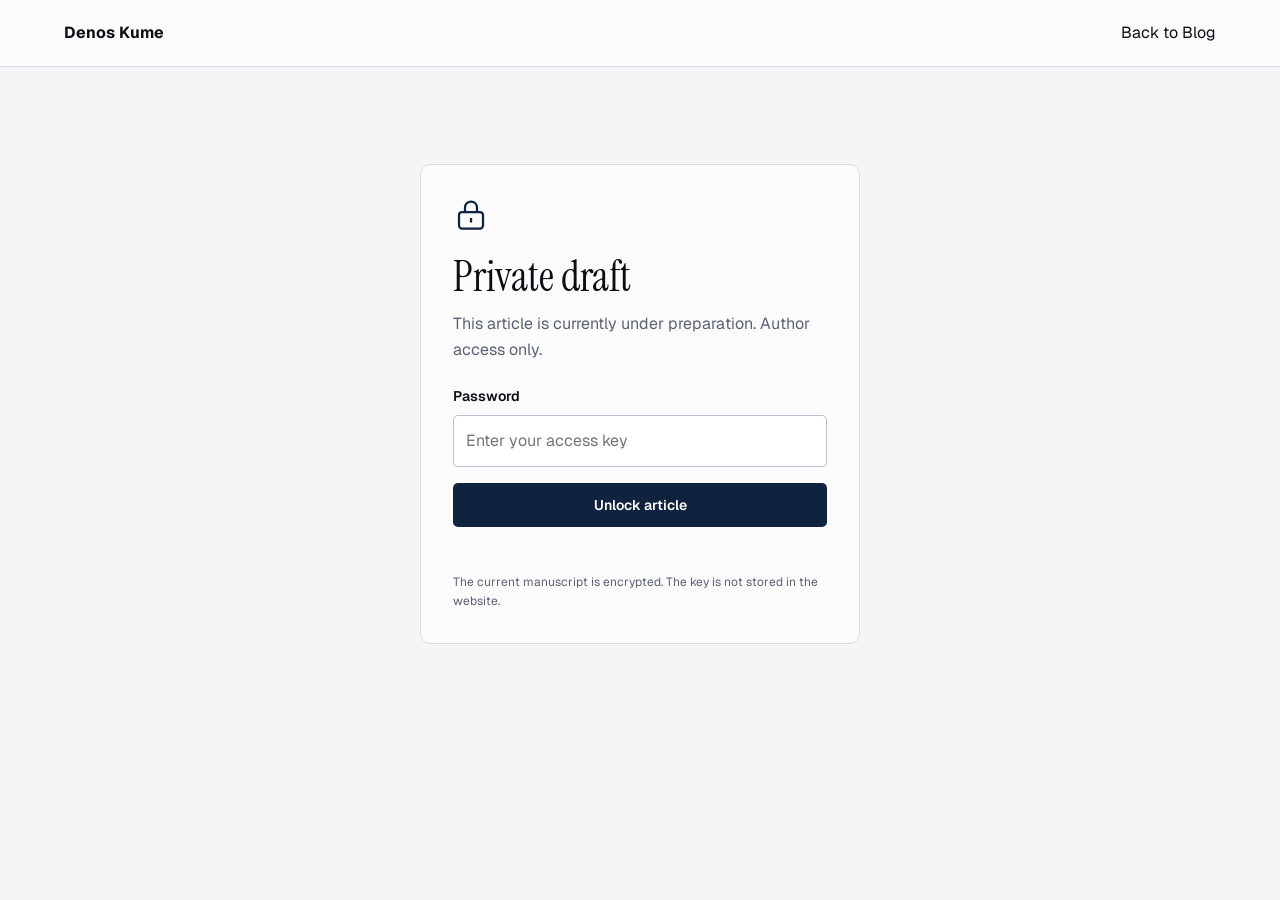
==== commit fdca6344: "Encrypt current manuscript and require author access key" ====
--- a/blog/data-cleaning.html
+++ b/blog/data-cleaning.html
@@ -1,13 +1,26 @@
 <!doctype html>
-<html lang="en"><head><meta charset="utf-8"><meta name="viewport" content="width=device-width, initial-scale=1"><title>Data Cleaning: A Necessity or a Failure of System Design? | Denos Kume</title><meta name="description" content="An examination of preventable data quality issues in databases, spreadsheets and controlled data collection systems."><meta property="og:title" content="Data Cleaning: A Necessity or a Failure of System Design?"><meta property="og:description" content="Why correct predictable data errors repeatedly when they can be prevented during system design?"><meta property="og:type" content="article"><link rel="icon" href="../favicon.svg"><link rel="stylesheet" href="https://fonts.googleapis.com/css2?family=Instrument+Serif:ital@0;1&family=Geist:wght@400;500;600&family=Geist+Mono&display=swap"><style>
-*{box-sizing:border-box}body{margin:0;background:#f4f5f7;color:#0b0e13;font:16px/1.75 Geist,Arial,sans-serif}nav{position:sticky;top:0;background:#f4f5f7f5;border-bottom:1px solid #d8dbe2;padding:20px clamp(20px,5vw,64px);display:flex;justify-content:space-between;align-items:center;z-index:3}nav a{color:inherit;text-decoration:none}nav strong{font-weight:600}main{max-width:1080px;margin:auto;padding:64px 24px 80px}header{border-bottom:1px solid #d8dbe2;padding-bottom:32px;margin-bottom:40px}h1,h2{font-family:"Instrument Serif",Georgia,serif;font-weight:400;line-height:1.12}h1{font-size:clamp(42px,7vw,76px);letter-spacing:-.035em;margin:16px 0}h2{font-size:34px;margin:36px 0 14px}.meta,.eyebrow{font:12px/1.6 "Geist Mono",monospace;color:#5a6172}.eyebrow{color:#1e40af;text-transform:uppercase;letter-spacing:.12em}.subtitle{font-size:21px;color:#5a6172;max-width:70ch}.layout{display:grid;grid-template-columns:190px minmax(0,1fr);gap:48px}aside{align-self:start;position:sticky;top:100px;font-size:14px}aside a{display:block;margin:12px 0;color:#5a6172;text-decoration:none}a{color:#1e40af}section{scroll-margin-top:100px}p{margin:0 0 18px}pre{background:#1b2029;color:#f4f5f7;padding:20px;overflow:auto;font:13px/1.6 "Geist Mono",monospace}table{border-collapse:collapse;width:100%;font-size:14px}th,td{text-align:left;padding:12px;border-bottom:1px solid #d8dbe2;vertical-align:top}th{background:#e8eaf0}.tablewrap{overflow:auto}.note{border-left:3px solid #1e40af;padding-left:16px;color:#5a6172}footer{border-top:1px solid #d8dbe2;margin-top:48px;padding-top:22px;font-size:14px} @media(max-width:740px){.layout{display:block}aside{position:static;border-bottom:1px solid #d8dbe2;padding-bottom:18px}main{padding-top:36px}}
-h3{font-size:19px;line-height:1.4;margin:26px 0 12px;font-weight:600}figure{margin:28px 0}figcaption{font-size:13px;color:#5a6172;line-height:1.6;margin-top:10px}.diagram,.bars,.sheet-ui{background:#fff;border:1px solid #d8dbe2;border-radius:6px;padding:20px}.diagram h3{margin:0 0 12px;font-size:15px}.diagram h3:not(:first-child){margin-top:24px}.flow{display:flex;align-items:center;gap:8px}.step{flex:1;border:1px solid #b8c6db;background:#edf2f8;color:#10233e;padding:12px 8px;text-align:center;font-size:12px;font-weight:600;border-radius:4px}.connector{color:#5a6172}.feedback{border-left:3px solid #1e40af;background:#f4f5f7;margin-top:14px;padding:10px;font-size:13px}.facts{display:grid;grid-template-columns:repeat(3,1fr);gap:12px;margin:24px 0}.facts div{border:1px solid #d8dbe2;padding:16px;background:#fff}.facts b{display:block;font-size:24px;color:#10233e}.facts span{font-size:12px;color:#5a6172}.barrow{display:grid;grid-template-columns:145px minmax(0,1fr) 72px;align-items:center;gap:10px;font-size:13px;margin:12px 0}.barrow b{text-align:right;font-variant-numeric:tabular-nums}.track{background:#eef0f4;height:17px}.bar{height:100%;background:#1e40af}.axis{display:flex;justify-content:space-between;margin-left:155px;margin-right:82px;color:#5a6172;font-size:11px}.branches{display:grid;grid-template-columns:repeat(3,1fr);gap:10px;margin-top:18px}.branches div{border-top:3px solid #1e40af;padding:10px;background:#f4f5f7;font-size:13px}.branches p{margin:6px 0}.sheet-head{background:#17643b;color:white;font-weight:600;padding:10px}.sheet-grid{display:grid;grid-template-columns:repeat(3,1fr)}.sheet-grid>*{border:1px solid #d8dbe2;padding:8px;font-size:13px}.sheet-grid b{background:#e8f0ea}.ok{color:#17643b}.bad{color:#a12828}.small{font-size:13px;color:#5a6172;margin:12px 0 0}article .tablewrap{margin:18px 0}article{min-width:0}@media(max-width:620px){.flow{flex-direction:column;align-items:stretch}.connector{text-align:center;transform:rotate(90deg)}.branches{grid-template-columns:1fr}.facts{grid-template-columns:1fr}.barrow{grid-template-columns:100px minmax(0,1fr) 56px;gap:5px;font-size:11px}.axis{margin-left:105px;margin-right:61px}.bars,.diagram,.sheet-ui{padding:12px}}</style></head><body><nav><a href="../"><strong>Denos Kume</strong></a><a href="../#blog">Back to Blog</a></nav><main><header><div class="eyebrow">Data Analytics / Software Engineering</div><h1>Data Cleaning: A Necessity or a Failure of System Design?</h1><p class="subtitle">What 541,909 real retail transaction lines reveal about preventable data quality problems.</p><div class="meta">25 November 2026 · Research manuscript · Not peer reviewed</div></header><div class="layout"><aside><strong>Contents</strong><a href="#abstract">Abstract</a><a href="#intro">Introduction</a><a href="#related">Related work</a><a href="#data">Data and method</a><a href="#method">Experimental protocol</a><a href="#products">Product descriptions</a><a href="#repeats">Repeated invoice lines</a><a href="#missing">Missing information</a><a href="#quantity">Quantity and price</a><a href="#sensitivity">Policy sensitivity</a><a href="#design">Design recommendations</a><a href="#conclusion">Conclusion</a><a href="#references">References</a></aside><article>
-<section id="abstract"><h2>Abstract</h2><p>Downstream data cleaning is often treated as an unavoidable analytical cost, although many structural violations can be prevented through information-system design. This observational case study evaluates the original UCI Online Retail workbook (541,909 transaction lines, eight attributes) using completeness, exact repetition, reference-data consistency and conditional validity checks. It additionally quantifies the sensitivity of the recorded extended-value aggregate to three conventional filtering policies. Six fields are complete; 5,268 lines repeat exactly beyond their first occurrence; 650 of 4,070 item codes have multiple non-null descriptions; and all 9,288 cancellation lines have negative quantities. Removing exact repeats changes the aggregate by £21,740.98, while retaining only positive quantities changes it by £896,812.49. The results demonstrate the analytical consequences of imposing unverified rules and motivate source-level controls based on stable event identity, governed reference data and conditional validation. Because original business rules and source-system logs are unavailable, the study does not estimate causal prevention effectiveness.</p><p><strong>Index Terms—</strong> Data quality, data cleaning, database integrity, data governance, transaction systems, preventive validation.</p></section><section id="intro"><h2>Introduction</h2><p>Data cleaning is often described as an essential first step in data analytics. But when the data originate from a database, a spreadsheet or another controlled information system, an important question arises: which of the problems encountered by analysts could have been avoided when the system was designed?</p><p>Database constraints, reference tables, spreadsheet validation and application-level business rules have existed for decades. Rather than demonstrating them on an invented dataset, this article examines actual retail records to identify concrete opportunities for preventive design. The objective is not to remove every unusual record. It is to identify what a system could have represented or validated more effectively at the source.</p></section>
-<section id="related"><h2>Related Work and Research Questions</h2><p>Wang and Strong [4] characterize quality from the consumer's perspective, beyond mere accuracy. Rahm and Do [5] distinguish problems within individual sources from those arising during integration, while Batini et al. [6] compare methodologies for assessing and improving quality. These studies establish that data quality is a multidimensional, context-dependent engineering problem. Our contribution is a reproducible case study linking specific observed patterns to candidate preventive controls and quantifying the consequences of generic filtering. It is not a claim that prevention is novel.</p><p><strong>RQ1:</strong> Which structural and cross-field patterns can be observed in the original retail export? <strong>RQ2:</strong> How sensitive is a transaction-value aggregate to common cleaning policies? <strong>RQ3:</strong> Which source-level mechanisms address these patterns, and what information is missing to establish their effectiveness?</p></section><section id="data"><h2>The data and method</h2><p>The Online Retail dataset, published by Daqing Chen through UCI [1], records transactions from a UK online retailer between December 2010 and December 2011. The original Excel workbook was opened and audited with pandas; no records were deleted, corrected or artificially generated.</p><div class="facts"><div><b>541,909</b><span>Transaction lines</span></div><div><b>8</b><span>Attributes</span></div><div><b>38</b><span>Distinct country values</span></div></div><div class="tablewrap"><table><thead><tr><th>Field</th><th>Meaning</th></tr></thead><tbody><tr><td>InvoiceNo</td><td>Invoice identifier</td></tr><tr><td>StockCode</td><td>Item code</td></tr><tr><td>Description</td><td>Item description</td></tr><tr><td>Quantity</td><td>Recorded quantity</td></tr><tr><td>InvoiceDate</td><td>Transaction timestamp</td></tr><tr><td>UnitPrice</td><td>Price in pounds sterling</td></tr><tr><td>CustomerID</td><td>Customer identifier</td></tr><tr><td>Country</td><td>Customer country</td></tr></tbody></table></div><p>The audit examines relationships between fields as well as individual values. This is essential: missing descriptions, zero prices and missing customer identifiers may be related rather than three independent problems.</p></section>
-<section id="method"><h2>Experimental Protocol and Measures</h2><p>Let D denote the original multiset of N transaction lines. For a predicate P, its observed flag rate is r(P) = Σ 1[P(x)] / N. Exact repetition is measured by N minus the number of distinct complete rows, treating missing values as equivalent for this comparison. For each item code k, reference inconsistency is screened by the number of distinct non-null raw descriptions associated with k; a count greater than one is a review flag, not a proven inconsistency. No case folding or whitespace normalization is applied.</p><p>For a subset S, the signed extended-value aggregate is V(S) = Σ(qᵢ × pᵢ), where q is recorded quantity and p is recorded unit price in GBP. Policy sensitivity is Δ(S) = V(S) − V(D), and relative sensitivity is 100Δ(S)/V(D). V is an arithmetic proxy, not audited revenue. Each policy is applied independently to the same original observations. This finite-dataset audit is descriptive; inferential tests or confidence intervals would not establish causal effects in the absence of a sampling or intervention design.</p><p>Reproducibility: workbook SHA-256 <code style="overflow-wrap:anywhere">43465a06f2ccf7c8b5bd2892bc7defb52f97487934fe93b16ae4c3936424676d</code>. Full observation window: 1 December 2010, 08:26 to 9 December 2011, 12:50.</p></section><section id="products"><h2>1. Product descriptions: why repeat reference data?</h2><p>Grouping the non-missing descriptions by StockCode shows that 650 of 4,070 distinct item codes (15.97%) have more than one recorded description. A striking example is code 85123A.</p><div class="tablewrap"><table><thead><tr><th>StockCode</th><th>Description in workbook</th><th>Occurrences</th></tr></thead><tbody><tr><td>85123A</td><td>WHITE HANGING HEART T-LIGHT HOLDER</td><td>2,302</td></tr><tr><td>85123A</td><td>CREAM HANGING HEART T-LIGHT HOLDER</td><td>9</td></tr><tr><td>85123A</td><td>?</td><td>1</td></tr><tr><td>85123A</td><td>wrongly marked carton 22804</td><td>1</td></tr></tbody></table></div><figure><div class="bars"><div class="barrow" style="grid-template-columns:minmax(110px,1.6fr) minmax(0,2fr) 65px"><span>White hanging heart</span><div class="track"><div class="bar" style="width:100%"></div></div><b>2,302</b></div><div class="barrow" style="grid-template-columns:minmax(110px,1.6fr) minmax(0,2fr) 65px"><span>Cream hanging heart</span><div class="track"><div class="bar" style="width:0.3909643788010426%"></div></div><b>9</b></div><div class="barrow" style="grid-template-columns:minmax(110px,1.6fr) minmax(0,2fr) 65px"><span>?</span><div class="track"><div class="bar" style="width:0.043440486533449174%"></div></div><b>1</b></div><div class="barrow" style="grid-template-columns:minmax(110px,1.6fr) minmax(0,2fr) 65px"><span>wrongly marked carton 22804</span><div class="track"><div class="bar" style="width:0.043440486533449174%"></div></div><b>1</b></div></div><figcaption>Figure 1. All non-missing descriptions observed for StockCode 85123A. The majority description does not establish which description was correct for every event.</figcaption></figure><p>The question mark and carton comment are particularly revealing: the same exported field contains both product naming and operational information. Replacing every description with the most common value could destroy useful information or incorrectly relabel a product variant.</p><p>A preventive design would maintain an approved product catalogue keyed by StockCode, record catalogue changes when needed, and keep operational comments in a separate field. Transactions would reference the catalogue instead of requiring staff to repeatedly type a product name.</p><figure><div class="diagram"><div class="flow"><div class="step">Product catalogue<br>StockCode + approved description</div><span class="connector" aria-hidden="true">→</span><div class="step">Transaction entry<br>Select StockCode</div><span class="connector" aria-hidden="true">→</span><div class="step">Retrieve description<br>Record operational note separately</div></div></div><figcaption>Figure 2. Proposed source architecture derived from the actual 85123A observations. It separates reference information from operational notes.</figcaption></figure><p>In SQL, a foreign key can ensure that the product code exists in the catalogue. In Excel, a controlled list and a lookup formula can retrieve the approved description. These mechanisms reduce inconsistent manual entry, provided catalogue ownership and versioning are also defined.</p></section>
-<section id="repeats"><h2>2. Repeated invoice lines: a question of identity</h2><p>The workbook contains 5,268 exact repeated rows beyond the first occurrence, approximately 0.97% of all lines. Consider invoice 536409, where the following observed record appears more than once.</p><div class="tablewrap"><table><thead><tr><th>InvoiceNo</th><th>StockCode</th><th>Description</th><th>Quantity</th><th>UnitPrice</th><th>InvoiceDate</th><th>CustomerID</th></tr></thead><tbody><tr><td>536409</td><td>21866</td><td>UNION JACK FLAG LUGGAGE TAG</td><td>1</td><td>£1.25</td><td>2010-12-01 11:45</td><td>17908</td></tr><tr><td>536409</td><td>21866</td><td>UNION JACK FLAG LUGGAGE TAG</td><td>1</td><td>£1.25</td><td>2010-12-01 11:45</td><td>17908</td></tr></tbody></table></div><p>Both rows are identical across all eight attributes, including United Kingdom as the country. But are they two separate purchased items or a duplicated recording? The workbook cannot answer because it does not contain a distinct transaction-line identifier.</p><p>Preventing this ambiguity requires a stable identifier assigned when each line is created, not an arbitrary uniqueness rule on InvoiceNo or on all eight exported fields. The database can enforce uniqueness on that identifier, and the application can reuse it when retrying a submission. In Excel, a protected identifier column and controlled import process can serve a similar role, although spreadsheet uniqueness is less robust than database enforcement.</p><p>Deleting the 5,268 repeats automatically would assume that all of them represent invalid events. The observed data do not justify that assumption.</p></section>
-<section id="missing"><h2>3. Missing values: examine the relationships first</h2><figure><div class="bars"><div class="barrow" style="grid-template-columns:minmax(110px,1.6fr) minmax(0,2fr) 65px"><span>CustomerID</span><div class="track"><div class="bar" style="width:90.05333333333333%"></div></div><b>135,080</b></div><div class="barrow" style="grid-template-columns:minmax(110px,1.6fr) minmax(0,2fr) 65px"><span>Description</span><div class="track"><div class="bar" style="width:0.9693333333333334%"></div></div><b>1,454</b></div><div class="barrow" style="grid-template-columns:minmax(110px,1.6fr) minmax(0,2fr) 65px"><span>Other six fields</span><div class="track"><div class="bar" style="width:0%"></div></div><b>0</b></div></div><figcaption>Figure 3. Missing values in the original workbook. CustomerID is missing in 24.93% of transaction lines; Description is missing in 0.27%. Each of the other six fields is complete.</figcaption></figure><p>All 1,454 lines with missing descriptions also have missing CustomerID and a zero UnitPrice. The same combination is visible in invoice 536414 and several other records:</p><div class="tablewrap"><table><thead><tr><th>InvoiceNo</th><th>StockCode</th><th>Description</th><th>Quantity</th><th>UnitPrice</th><th>CustomerID</th></tr></thead><tbody><tr><td>536414</td><td>22139</td><td>Missing</td><td>56</td><td>£0.00</td><td>Missing</td></tr><tr><td>536545</td><td>21134</td><td>Missing</td><td>1</td><td>£0.00</td><td>Missing</td></tr><tr><td>536546</td><td>22145</td><td>Missing</td><td>1</td><td>£0.00</td><td>Missing</td></tr></tbody></table></div><figure><div class="diagram"><div class="facts" style="margin:0"><div><b>1,454</b><span>Missing descriptions</span></div><div><b>1,454</b><span>Also missing CustomerID</span></div><div><b>1,454</b><span>Also have zero price</span></div></div></div><figcaption>Figure 4. Co-occurrence among the same 1,454 records; these counts must not be added.</figcaption></figure><p>This pattern suggests that these lines may represent a particular operational process rather than unrelated omissions. The event type is not provided, so the hypothesis cannot be confirmed. Requiring every customer identifier or description indiscriminately could suppress legitimate records.</p><p>A system designed around explicitly declared transaction types could specify which attributes are mandatory for each process. Where a description is derived from the product catalogue, it need not be manually entered. Where customer identification is required, a validated customer reference can enforce that rule. Missing information should be distinguished from information that is not applicable.</p></section>
-<section id="quantity"><h2>4. Quantity and price: business rules, not arbitrary thresholds</h2><p>The workbook contains 10,624 lines with negative quantities. UCI documents a C prefix on InvoiceNo as a cancellation [1]. All 9,288 cancellation lines have negative quantities. A universal positive-quantity constraint would therefore flag every cancellation line.</p><figure><div class="bars"><div class="barrow" style="grid-template-columns:minmax(110px,1.6fr) minmax(0,2fr) 65px"><span>Cancellation lines</span><div class="track"><div class="bar" style="width:87.42469879518072%"></div></div><b>9,288</b></div><div class="barrow" style="grid-template-columns:minmax(110px,1.6fr) minmax(0,2fr) 65px"><span>Other negative quantities</span><div class="track"><div class="bar" style="width:12.575301204819278%"></div></div><b>1,336</b></div></div><figcaption>Figure 5. Breakdown of the 10,624 negative-quantity lines: 9,288 cancellations and 1,336 other lines. The categories are disjoint.</figcaption></figure><p>The price field offers another example. Exactly two records have negative UnitPrice, and both are labelled “Adjust bad debt”.</p><div class="tablewrap"><table><thead><tr><th>InvoiceNo</th><th>StockCode</th><th>Description</th><th>Quantity</th><th>UnitPrice</th></tr></thead><tbody><tr><td>A563186</td><td>B</td><td>Adjust bad debt</td><td>1</td><td>−£11,062.06</td></tr><tr><td>A563187</td><td>B</td><td>Adjust bad debt</td><td>1</td><td>−£11,062.06</td></tr></tbody></table></div><p>There are also 2,515 zero-price lines. These facts do not establish that the records are correct, but they demonstrate that unusual numerical values can belong to different business processes. Instead of a universal price restriction, a proposed design would require a declared event type and apply the appropriate authorised policy.</p><figure><div class="diagram"><div class="diagram"><div class="flow"><div class="step">Incoming transaction</div><span class="connector" aria-hidden="true">→</span><div class="step">Identify business event</div><span class="connector" aria-hidden="true">→</span><div class="step">Apply relevant validation</div></div></div><div class="branches"><div><b>Ordinary sale</b><p>Approved sale rules</p></div><div><b>Cancellation</b><p>Negative quantity and original-event reference where available</p></div><div><b>Accounting adjustment</b><p>Authorised accounting rules</p></div></div></div><figcaption>Figure 6. Proposed conditional validation based on the observed cancellation and adjustment records.</figcaption></figure></section>
-<section id="sensitivity"><h2>5. Quantitative Sensitivity to Cleaning Policies</h2><p>To quantify the downstream consequence of treating review flags as errors, three deterministic policies were applied independently to the original workbook. Table I reports retained rows and signed extended value. The original aggregate is a comparison reference, not ground truth.</p><div class="tablewrap"><table><caption>TABLE I — POLICY SENSITIVITY</caption><thead><tr><th>Policy</th><th>Rows retained</th><th>V (GBP)</th><th>Δ (GBP)</th><th>Relative Δ</th></tr></thead><tbody><tr><td>Original workbook</td><td>541,909</td><td>9,747,747.93</td><td>0.00</td><td>0.00%</td></tr><tr><td>Remove exact repeated rows</td><td>536,641</td><td>9,726,006.95</td><td>-21,740.98</td><td>-0.22%</td></tr><tr><td>Retain positive quantities</td><td>531,285</td><td>10,644,560.42</td><td>896,812.49</td><td>9.20%</td></tr><tr><td>Require CustomerID</td><td>406,829</td><td>8,300,065.81</td><td>-1,447,682.12</td><td>-14.85%</td></tr></tbody></table></div><figure><div class="bars" role="img" aria-label="Relative changes from baseline: deduplication minus 0.22 percent, positive quantities plus 9.20 percent, customer ID requirement minus 14.85 percent"><div style="display:grid;grid-template-columns:1fr;gap:14px"><div><div style="display:flex;justify-content:space-between;font-size:13px"><span>Remove exact repeated rows</span><b>-0.22%</b></div><div style="height:22px;position:relative;background:#edf0f5"><div style="position:absolute;left:50%;height:100%;width:1px;background:#5a6172"></div><div style="position:absolute;left:49.33089221796037%;width:0.6691077820396307%;height:100%;background:#1e40af"></div></div></div><div><div style="display:flex;justify-content:space-between;font-size:13px"><span>Retain positive quantities</span><b>9.20%</b></div><div style="height:22px;position:relative;background:#edf0f5"><div style="position:absolute;left:50%;height:100%;width:1px;background:#5a6172"></div><div style="position:absolute;left:50%;width:27.60060568057771%;height:100%;background:#1e40af"></div></div></div><div><div style="display:flex;justify-content:space-between;font-size:13px"><span>Require CustomerID</span><b>-14.85%</b></div><div style="height:22px;position:relative;background:#edf0f5"><div style="position:absolute;left:50%;height:100%;width:1px;background:#5a6172"></div><div style="position:absolute;left:5.445643553712344%;width:44.554356446287656%;height:100%;background:#1e40af"></div></div></div><div style="display:flex;justify-content:space-between;font-size:11px"><span>−16.67%</span><span>0%</span><span>+16.67%</span></div></div></div><figcaption>Figure 7. Relative aggregate change under three independently applied policies. The centre line denotes the original workbook aggregate.</figcaption></figure><p>Removing exact repeats reduces the aggregate by £21,740.98 (0.22%). A positive-quantity rule increases it by £896,812.49 (9.20%), largely reflecting exclusion of cancellation values; requiring CustomerID removes £1,447,682.12 (14.85%) from the aggregate. These are not estimates of losses, savings or bias against true revenue. They demonstrate that seemingly routine cleaning decisions can substantially alter analytical outputs before their business validity has been established.</p></section><section id="design"><h2>From observed problems to preventive system design</h2><p>The audit supports specific architectural recommendations, rather than a generic cleaning procedure.</p><div class="tablewrap"><table><thead><tr><th>Observed evidence</th><th>Proposed upstream mechanism</th><th>Remaining question</th></tr></thead><tbody><tr><td>650 codes with multiple descriptions</td><td>Product reference table; separate notes; versioning</td><td>Which descriptions are approved?</td></tr><tr><td>5,268 exact repeated rows</td><td>Stable line identifier and idempotent writes</td><td>Which repeats are genuine duplicate events?</td></tr><tr><td>1,454 missing descriptions with zero prices and no customer ID</td><td>Explicit event type and conditional required fields</td><td>Which operational process generated them?</td></tr><tr><td>9,288 negative-quantity cancellations</td><td>Cancellation-specific validation</td><td>What are the rules for the other negative quantities?</td></tr><tr><td>2 negative-price adjustment lines</td><td>Authorised accounting-adjustment workflow</td><td>Were these adjustments correct?</td></tr></tbody></table></div><p>PostgreSQL provides primary keys, foreign keys and CHECK constraints [2]. Excel provides validation lists and custom formulas [3]. Applications and APIs can enforce equivalent rules before accepting records. The specific choice depends on how the organisation controls entry, bulk imports and storage. Validation must include legitimate exceptions and a correction or review path.</p><p>The proposed controls have not been deployed against the retailer's original system. The audit measures observable conditions, not verified error counts or actual prevention rates. A controlled intervention would require business policies, source-system logs and confirmation from the process owners.</p></section>
-<section id="conclusion"><h2>Conclusion</h2><p>Looking at real transaction records changes the nature of the data cleaning discussion. The product code 85123A raises a reference-data design question. Invoice 536409 raises an event-identity question. The 1,454 lines with jointly missing information and zero prices raise a question about how operational events are represented. Negative cancellation quantities show why business semantics must precede numerical validation.</p><p>These are not simply opportunities to apply pandas cleaning functions. They are opportunities to improve how information is collected, represented and governed. When a predictable problem can be prevented at the source, repeated downstream correction should not be the default response. The analyst's role includes identifying such problems and feeding evidence back to the people responsible for system design.</p><p>Not all cleaning can be eliminated. But data quality should be treated as a design requirement, not exclusively as a task performed after collection.</p></section>
-<section id="references"><h2>References and reproducibility</h2><p>[1] Chen, D. (2015). Online Retail [Dataset]. UCI Machine Learning Repository. <a href="https://doi.org/10.24432/C5BW33">DOI: 10.24432/C5BW33</a>. CC BY 4.0.</p><p>[2] <a href="https://www.postgresql.org/docs/current/ddl-constraints.html">PostgreSQL — Constraints.</a></p><p>[3] <a href="https://support.microsoft.com/en-us/office/apply-data-validation-to-cells-29fecbcc-d1b9-42c1-9d76-eff3ce5f7249">Microsoft — Apply data validation to cells.</a></p><p>[4] R. Y. Wang and D. M. Strong, “Beyond Accuracy: What Data Quality Means to Data Consumers,” <i>Journal of Management Information Systems</i>, vol. 12, no. 4, pp. 5–33, 1996. <a href="https://doi.org/10.1080/07421222.1996.11518099">doi:10.1080/07421222.1996.11518099</a>.</p><p>[5] E. Rahm and H. H. Do, “Data Cleaning: Problems and Current Approaches,” <i>IEEE Data Engineering Bulletin</i>, vol. 23, no. 4, pp. 3–13, 2000.</p><p>[6] C. Batini, C. Cappiello, C. Francalanci and A. Maurino, “Methodologies for Data Quality Assessment and Improvement,” <i>ACM Computing Surveys</i>, vol. 41, no. 3, 2009. <a href="https://doi.org/10.1145/1541880.1541883">doi:10.1145/1541880.1541883</a>.</p><p>Source: original Online Retail.xlsx workbook. <a href="experiments/data-quality/audit_retail.py">Audit code</a>.</p></section><footer><a href="../#blog">Back to Blog</a></footer></article></div></main></body></html>+<html lang="en"><head><meta charset="utf-8"><meta name="viewport" content="width=device-width, initial-scale=1"><meta name="robots" content="noindex,nofollow,noarchive"><title>Private draft | Denos Kume</title><link rel="icon" href="../favicon.svg"><link rel="stylesheet" href="https://fonts.googleapis.com/css2?family=Instrument+Serif&family=Geist:wght@400;500;600&display=swap"><style>
+*{box-sizing:border-box}body{margin:0;background:#f4f5f7;color:#0b0e13;font:16px/1.6 Geist,Arial,sans-serif}nav{padding:20px clamp(20px,5vw,64px);border-bottom:1px solid #d8dbe2;display:flex;align-items:center;justify-content:space-between;background:#fbfbfc}nav a{color:inherit;text-decoration:none}main{min-height:75vh;display:grid;place-items:center;padding:40px 20px}.lock{width:100%;max-width:440px;background:#fbfbfc;border:1px solid #d8dbe2;border-radius:10px;padding:32px}.lock svg{display:block;color:#10233e}h1{font:400 42px/1.15 "Instrument Serif",Georgia,serif;margin:20px 0 10px}p{color:#5a6172;margin:0 0 22px}label{display:block;font-size:14px;font-weight:600;margin-bottom:8px}.field{display:flex;position:relative}input{font:inherit;width:100%;min-width:0;border:1px solid #b8c2d0;background:#fff;padding:12px;border-radius:5px}button{font:600 14px Geist,Arial,sans-serif;cursor:pointer}button[type=submit]{width:100%;background:#10233e;color:white;border:0;border-radius:5px;padding:13px;margin-top:16px}button:disabled{opacity:.55;cursor:wait}.status{min-height:22px;color:#a12828;font-size:14px;margin:12px 0 0}input:focus-visible,button:focus-visible,a:focus-visible{outline:2px solid #1e40af;outline-offset:3px}.fine{font-size:12px;margin:12px 0 0}
+</style></head><body><nav><a href="../"><strong>Denos Kume</strong></a><a href="../#blog">Back to Blog</a></nav><main><div class="lock"><svg width="36" height="36" viewBox="0 0 24 24" fill="none" stroke="currentColor" stroke-width="1.5" aria-hidden="true"><rect x="4" y="10" width="16" height="11" rx="2"/><path d="M8 10V7a4 4 0 1 1 8 0v3"/><path d="M12 14v3"/></svg><h1>Private draft</h1><p>This article is currently under preparation. Author access only.</p><form id="unlock-form"><label for="access-key">Password</label><div class="field"><input id="access-key" type="password" required autocomplete="off" autocapitalize="off" spellcheck="false" placeholder="Enter your access key"></div><button id="unlock-button" type="submit">Unlock article</button><p id="unlock-status" class="status" aria-live="polite"></p></form><p class="fine">The current manuscript is encrypted. The key is not stored in the website.</p></div></main>
+<script id="encrypted-article" type="application/octet-stream" data-encrypted-article="aes-256-gcm" data-iv="8f9e6d1e7e554a65bbf4699c3">oNr5kPD7JVIFa281o3iV9NVNJ3ZdfLfns3dnvABlPgfdEzYw6WMISTim83JwFQiSt21oAK6yNEbMjv4h3klW2tMw3OCbC4Z9Drjjc+pL2tAliPEf1fqsJ1UapzODW7qt/uvHmSSLdCEmhUtTtsnvkhhmHBM7DAPs/WXrOSN1XpnYZzNIMAL/v2t5+nwbOwxLFi4qS/tnSikjBYGRxr7n7g7inm/[base64]/w0nuU+6h7EJ/Rai9WKTvVTxtFr/f/8WHUwH0XH0fxC+1/Lsx+D5uA6VdLKtXkm9Fz9wmYn63OSRuPhVxvebRUj3oWtAOl6n8bYrqiPTw0s3x2yrNPBwB2ZVD0Yu4AErx0m7gIXYUJd8l9oZnZvk32if0wDWMOcmLX3aqIe8ViRESL662f6ZHMtF2P8oGJX6CT4Txxt5nTyMBaiC8XTjwP/mh2UAjyrf9xt/6Xt0BX7NNiTvrsMxgh/UQb3d19+41vaMba/8cyLG+SgW6+Rb7Up9JYIllchYct13fRQbSJeu2aksmCMowig8pOnou77r1Bl72THoH5SqN2Ns08AiMsyewOIsTA34clFvGbYiUZH2V87fINVrnqUnnnb8WUQqmpcX18d5hifVxgVQXHNY0mXp8CQw+FoKm6+/HUupjB8uhaEkyHfSVvOg9d/2iWA0v4V92E4dRaEH0z3BIQ0O4qKGk80dXkWb4A0KWhF4bJFfw/nhVLiB6jT6vp4mI5RgiJMA9cOZYkgeZdF8vwKhxJFuW8m4CKB+1U+wu4R8RYTdGATzP9IC6g/vSEWGlbL3MMvXHNx/BT9r4FPOQi6tNepYSk37UveOZb5CFhsM26PvgO+1zlvOP4VeV3JPdtw/AONze4HHqPg6nmHBhne7/RzIFqEYSCi4hGw+BTA7LiL2CTsqxt0KeJ8U2Nc+/YiaUTMTLYwklMFNzKwGevL0cGC5za83Vz6VpEFYhtASmSDhX040ZvShEk07T2H3GlloGVNqEJ17qyIFbxEOZndknhzgZmjKWOn4HD2hXTMZFcX96bN4o5OsBERr7+RnG+fGozJ4PcLc6/j4TPXYDLwJgAtwTRKkcsz/[base64]/QWqGRvOK7qBzLFSzEf7cr7oVXULnb5YCu5ynp4ZO10Rn/bzZ3SbUrDNNSM1S+RC2zwuT+9UIqWXwkmUziWZNO3PwhPcA1nk+QZQJ7qN6waudihdgzJTxgnMGYeAIYeyKfOENkvp82Ip3L1HO2Q5FafCsEUiZ5TevkDA3f0IrsYEMkw7fPtEgbybKWl0JJtFf4cEedQWn5ttiW8uMu9bqS91kJipg8dMGShKTERGZ/9tcNIQc8aJrAPgAv1wk6/sTPE3ctRKeSo/jES4G+x3bsSZHAwOayvTvMGsCpI2uXS6cHd/maW2+Ihms0ebMstJNnjlB9tj9Eek3yQ4lcqbZtIu/iQzYWwtHbimv71umOYsEPK2cATkFaqk7P15NG1LBwGFhHmSeEH899Mrl+7mUB/EHbT7OQlZO7c+lRvl6BeLz8SpF2JJvky4SH+mN3PZ6IBlwOwTiJpNWJqs2qfw0hWymugAbcRTk38V8fIRDzPeZq5iOGGuot71mSRBLMM8MC41M/DJiyFSnyWMj9z4RjV2nngKADaApGjAw1VgLjqbFOGGejzurDmqKRn4tX8bBcWTxl6ezxNLaGSR1+VUjkk+4NBp+scGsbB1PRQ+MjtTrgWilVsvPxBoj92LiYIBlMYZYxHm1jA/MVrlkuwmn1ZOrcqSe/kro2XU1ws9fVGgYXbI7c5rJijVxSv9En1y77MG7GUUHh0GNmQMhtaXLchIx5rkuWhZMljIqPPqBD7hz2ZdTBsKEzDGheYrv99HKCLo3D7zwzeTvCAuhpISAtBSXAqpl4Hj9pyOxpRjNfplQMoq86kRuWUrccrBW7iioWuJq3d2jy9NQMdK4u/ypakVzLoTRHpAR6cjHlFIK6ZXW5voA7UUNwOkH6e17b6VKJVmyrYLQuWrVCst2R05jIgvSbPmt21SqH+kcmhn0DAAMmlBoQTWwA3bcFDpvMfaOOXBPb8RGnaR5rxZgP5GavwP9hxVa4IcDzOQina+BpxYJp5Y7u4Aqlz9SjyuifUYbk0M//irGrGHc+V0YRGZRUiyVPTz4gv27cb7Dhj0tOFHqW51gMmxYEoQhpIxhPwrDDZGrBH+WE2FBWn8AkZDoC2Rl2h+up+tsMFYHhtNEQ7xLDhVOfn7huEcta8p+DFULct+MQ70OK5GPXryAqS/[base64]/9p0ZFqmCM3qiUlEwDK7fou4Znljd/GLvHRSFku0Gw/MDXdUR8IMpSH41whrWgg3ffoI2Rz0g4wxyexHvRd1LIKlE65/[base64]/1smq2/a7+WF2vcjyuqPNutbr35oPmC3lNwM9dP4QJSRlVsAglWdOR7LRJHtFHhVZTRFNx1+nfrUO46/5mGCih34dfqmaSqnUDCTFiXi/[base64]/NY/EQkiOOxoN+USX8SnWyLhcYf4q0JAAwcgldcNrP5Rh3eiC3rTeBBU5OrgUk70dsB3E313LINWi19d2Fz/bQ7KolRLOF7j9WuBF5NtpiEDsflXziExXPTtgX/ioM7MtEp5DaNXw96j+r5aTBi0ueuRpoRoWiPj0s/zRkiWsKFCzn39j8n6oH3R87RIjj1XpRTuUrTJAbj/KV+qkxxxG7MIlDZ4LFqtK/aF36KL3a4g32C72lCIN4m6QVQpCJbYGUjJT8+5wKZWRiueEDD83WHZQE8bY6PTjlEUUffxqCLjB+h+U7bpXz2CHzQFTW6Bp6UfVlkKzoZW21sD0/n1flgjQwccghBpdxTPU21jChDdapaQGFmlU6yiN9OnyZPrR/03qkX6IH/c9JcofKsEyAZrKItUdgngl+aweHEwo2eeejxJkP5tafXDWgoGTV4g9H3gjYVsiqY0+R4sFzVSI/A6oWi8YZ/c/bTYLV2ywWzTmrPOvcVbAFLAwJxxGTq9BfOjSQZLlizY/WQ9vahoiiAnLSIj5OKOFelva3tyTKiAvNFoh9i8G9h37i+AdiBHKCNHoxysnAUVfkvy08PtWySJ3sPlaKFa7O9A4/FN2+h4LlHX4c9GhD3B6Kh4BstyYAclQ8fWt2flpTP1QvZ1ZzE0JmdaaXTymsFM+Ro0RPBkjFb4a3cLhv6hzEqqte8jGRfXd6RsIMKZFv/zBH6jY/vKNRG+tl6Fiyko1I14C1Nl4jXS+LdwegtfjTK3G4/OgweyHEuLjrowNW+isGShmGfLropCEFwzKdPoKd9UGrcZB52sqZ7m8BOhkbAGEEfFiudRfUHW1XfZ+NqnYAgED5hSXFzhvPmtltkSHhAlHDch9BUV/KskvtY7attYWg/[base64]/SgGfwM7YjA8zHJRyAEgjTp2PJcRJ30pxiLk4aWKtBA51C5CiifjEK9MbDEjfdEh6+vK1ZACj2bfZl3aqi2IiohtOJROudtBVvoY/u3/7tuQ470VQkPpzqf5G4b+31rNbU4iV8LuAWZPZw7K75l2g1GJ4vkezyMS/BxIBgXCq9I8mkLZyzTga8bOXia5rgAYt6WpP7w2mPxY/G1XhRQ3whFiIEgO/bdFkkilHwjxDo2HgbyIkoh4yB+A3oUd8DUZtZUSmQ6AB+2ZdHT5iQKDMd/XR4ytOwmDQjPaQbGkd0cfMv3xZWh0ZmaBZ6FpCOiQ/IVuyqWfY21epeCzs9BpMMkdNBOpoi0jFpTNMxxjuao9bNpyYLXPMfz1QSZbnL3n1Ako74QuVT6i/IJCV/eBhdaXHnhdYVP2pSBT36qG5kMhVIC9bs7DsHpE8pcTYctLCD6GTMpGQ0pr762D7PPqC+29715m2HByG37NfoXMkCrN9qBXzfN+UOl1eWcHUoz7SXSTYdulxzv6OJnPg28FakeR/EB68CKeyU1aB96ubYw4Yj7OqcRc+NEQOIYjNOcedXoSkO93bjaj+96P8Gg78DFvc5T//HZgmjApNUVn+q/4mQLIa6ZGeYX9+v1SMWaR+MndiErhB5hF5RWvjdMJLaSFRuCVlU/ykgrVYfyNZYE9Pa2UQ5D8VkrXnsR6mOUc4SfQ6KVFCQ/[base64]/teWoqcFP7RICzsj4E27n10B5RqlgCtxa9BGzQlqyH/rzTx5m/CU21frp0Eq8t9b7fQFe9J0DdcPF8rs/4Mo9PdwlR5NjAPn0L3pF3Lp6RxOmsvMXDW7tU/Zxgt+aPAKJ6HY1g4R125Q8N0MHX/AP/k33/z2ZQUm7cOZWqIQBL+uWQIkvySjXebfFN3GcJHf4PK2pA2ZEGGIz7LIeooimJelkD0U/T+B23UpJnm5NOs9yi6r8VZfBY6w1APy8zQlUW2hd84+EUxuCXeMpFy4Q3YxsKZlIo/gVU3g6wEiGD3nVS/jtSPEvuZFZNkb+qevwYReRQve/XcOsmv+DKuhNTgXPfaWT2jlfyutDahrHoXGMmSNGTy4SLkpSI76W2rYpT8Aj+oWuuVcrnZlqCBktFZNSQBEd5wuxANLHLyqQa596dU8O0McYcsANDFRvkloUrq8dePnmAEoss2EYpfDOYLxHZYmByf2uho0MQWCoDqqY2eXSTrz5MYtKAhCpl7o4Q4jobFrWSXv/[base64]/gyisQZkrqkyVFhDffRiFYhL9vnzkzPIVOuGc9r/5r5OxkbvSFecFCSarh2SFqdYoJtUMzw+I8ZMqyRmPX+tCS1KCtNA3eaBzvcXQK/IYsjW7hmmE5ZBdLTM5pMUS4IVN1tgGGW6MC0U2EoYm/oJ1xEoWKLjKGiPDp8eogvfsAa4Pzhu55U7e/L4j2/y6rTHWlfnyFDGylxdyUuD+VDn71OcYG+kq3DF2nRNZBz9Lgn5ORt3h+CAMJdNUQjNs2jJe/cliA+avKzqXfwxi1SDpWygcDGGV6MCw8hBmL4byqplB4p2xD5cDZchqC3pUagl5PapB1inWhsYIgFbWEF/3ueyE2ay0GaS68PjFdpNiriNFuUvnpcPDYrqwOpvSMhi2UrK/9fQYjUkBW3yURGtGIDEKAytcb0x1JCK1OL2Zink1/Qgf/D4PR4V30+5DewclBM8S73q9ux2UnOBUuMdQSbtbdLhXRUAzdOUP6bShaDGzboAUngXAiq4lTnXgLWO7T/JrefIt6pdx1OjOVLeIqnLlMYi2NxjvUSePry9ti+ZfgFU+MPGy72704l3VmDvuTOUStay/+eOhXp0vpswPDFxwu6BH6+ACMCbRpVItA040NgpruL6x5yzkWSzMltxE2jqBWGCPF8dWvNBwp0WCfbrLCtnYjcf1R8uAQ4J2ARZhTZ7jY6CMPptEzZQDWKO/EL9y6aSFeWB9Br3u7128lJoCwSH+S98an4HEVeWE5q0wJ1PtYx1gCANxopJe7SsXEGFbrmvN5QruZxjRZY9yfriBUvObQGunC2XGdcbQ3ggaGRQeTwcydka0sAZtQkTzfXn2jKLQAiQ7rmd9wXjUlg5RalOxuCBJXljE9LhxeYz8MOyNdA3FNthWzzzjWePJE7TiIQt/pMhrjBWCkYscqsMfEIKF5s7M+nUKkmautxCr1z3nmHu6E9VkpB7BheUTezbLqx1Bc6uSiwSUxbusB08xT9gGhRw+i8b6+idW1nIGvLGAD0NWZeTAI6zYbVyeoNZJi+WXS7Ojda3vCSYQjOyukuifDQWoru25t0mDxB/Qc9e4iSn+NYNW7LkQLEobAsJGgnEl4hwcu/glXfxurxD1xKiOfQjKKLr4FYXYvFvOWpHGm6SJ4ySphSls91nrBZevqpkcK9x0EaoqeWhaPFm7cXSIRxQrLBNQpn9cuCfpkv2QlwfLE8E/blJmf6kJp0LLfIUtIbx8KzmOEikOHnBIEorKh8C+TB/MfIPCJ9dQ+IIs1z4sHnoa9vPpolYubWtZZvZETNy8VAS4CkPtQMMz527l9hBBEDHc74iql8XUIZXuVFyMRgFaEizbPAYGeBwo7n62IT1Nkf8rgU6jAw1wmP9KGyZUTsLx97bSs+33yDNRGb4HXCa7w3P9rwMlooMqpJjF/Y4TX/J+igytDuum5XlCZCPGVXYzCRUPUea9MSzHIWs2WJ00usXAxsj4N2O8el8hTV3EXO1k/9NaZPzt1ws4V84m3QyXmHBhjk6gQVH5/CW6/PNTnpahWihfSxcw/6HkDrWZzL9ge5KsVgAsDzNlJhDxu5F4YAn6mFheIcgckcCHUmF4BDZzaqoGxbBnxnjjb0m8KpHt1DzsooUNFLffbzUNZXz+URK8gKv4lqmPOba7sh2mdHPvwiuYNfAZTfMLN2wIyX9DlYDGK8rdVyrB6gxju8fws8oq5nrFlPMUoq+jSqeVYjEHNDJWyIUn4KnD7I/jOdzUA590o7iY/Y5bq/hlHkrpY2m4gU/nN4zI07a5RDLK/64IQki6mjloju1+84TeeOXjCVFMwzxalHfwUaesh8lo7lCz1I/YrLOEYyNGwXYX6IKxg3sg0UkjicMTBjicaF+oRyg9iuERhQcXIOs2BdzAw9Stm4+vreCO8oAH8XzR2fAFm0DwvQBIvpnAhb4HugvSIn4LT/DQjuL1r1wScvI7fAfGDs/IS2DebrGV3QbKqWDHStpJV5BR4GQ9X+2YULRqn7zsdFccrw3ZIAyha3u152TqAXJeuJNMZfv9TYg1dkzRYf8kJUQiQlfn9h0pn6zAGfeKpN2+jjAvENMU6x+eGKUuPJK+9t8gjqf2waQfFg+uXxWPDqnZLVF11pe2Pz3ew/aKIdH7TEC2hf6qDOMkQ/o1HvkuMnPBFXpdxer6KaTB837YSDz0zn93/+DbziPzxBdODFPFHXfsUy87jGbSvlqo9H+NOuUwtzC6a7kRA9fAwhqa8CTFoPPOEOtKBC7HbqRwZUKfwFN4nmsa7B0EAY/79G9i4134lMNf1XKm8Xe7M0xyz3VQrZyPOPd6+tZlAkNczCdVpryPC6Uf3aLVJWYRQUyDl0reWeFaOxSch93s1HxA5pGRsC8DK1k50eADiHefGj2eso1BzvPMy+0r/Wfg4gy/Z/E1Ztj7nvbtelAYb2TucviQOSvJbJxkLcR0MlEdKK26olpgzFZTqqSWk5RNZ2xhQNgRsDmmPlorfHx3Js+FAxD/iM6gZ4BNv5ehTNQkVZaTqLCJBT7Wqq2LEtgLEp63GG8V++by3cYuiN3nJTcPskm2BwO+LwEWByP9yefAuVvpwYIFlD1j/d0aWxu15kKvk4mZ9VYpx33lEKjhV+a0EBCOPotZFPJ9kKSXzUGoZGiciS8YWWhZJXNQQbXHPXBV9+0R8ILnHMj7GaV/oghtMk4t7goCLvhimprZOhj9laxtZoZKPOMBhYDZ6zBwDvcZ3iF1QhsMntvr3OMfpMxoCxwjpbb2uBqeWBZqvf+IBdeaxDgSe/PDOP3MEWc50cHlNnH1X8PLauFcIE67qT7xhJ2M1EFiSx7ZOX5vCr8jFBMsavt4o4wiSaBcXw7lqKjBf3BVYVKUCshCE6E3rUDIdyJ+7vogdqYFY5Z9fiHMzKvIUjeNFq/hzRjbBti+nn9tLuaPQWjXlMm89afNdS6yrYBVgWcOrhEjGK0knTV+E7T1bLAWy8LQ25md/IPAfa/3c651xt1J34yljNXJc8vVPDhNlG5I7550SpJElJyiBojgdrBJhkTewGgdP/1JlfLJ/[base64]/V5OiCb3hnkp3I7uGc5l4BR1JLl3mHIXFv/DqCTY85RmDuec331uj+3NKhwMvx6Bofk8at3mqRTZvbjeXr326vP18Fcb/loKxwQO0bBMu48mGpBjYunUB50WxP9uPtgtG5x73kRCLH2jppcnuH1mMJbv3TjTvniWHwmTiAeHlfvgKsCsj+Y0xG6A9sXrGM994aIRAO5pHyvLNDLFKvfm6JOu/[base64]/FOatq1hkgULpV0NBTsw8/JY/[base64]/5ksjUbmBZoPOhoUv/oJJsBzpWaTBuDpN0UpGXeYIaxqKBEEwCpOAOOh+KA/[base64]/vpdHnit/P3n6ByaK6yFo4ZcY+dihmb+0uZv4ECadntrS3Ajz2+4b6tbwsHcnnAV9czKXqpm0LYQv4fx9GAwu/CephMmXRjLWE26qdQAGv1DOQHKGU40zqaevSBCDYNzwHERn6yteolsZ7Clv9XFnAixVhrdPhJuJQ7jaoF0plTGR9+TW7Gk5SYuK1aH5x9OdP5FfikHAOQHl/jgc6SWpjEqAL6FsfszpYhCLA/[base64]/qDUBrewSrNT9z3TegpstXl0px/XQYKU2pD1t6bsn18rS30s1zzdqkc6X1TR250fnMiJXV1QS4na1W9yXGkVW27SBGiCpyDTKD1tTjaORT2hfy+JQfXhGry78cXkHQT/QUBI0g6DclW4hSzPiGVe2Ftxcw64cPleuW+v7cmF1sxfvAFGziiQvz/[base64]/gBDop3aPzjb7YMtr8b9ykald0ZtRvb7CtCYWnDFcDIayBeeECgrbhcgwwMqt0DnMnJz7d6cHFh+guUDjuOBsBxJ8lhWJND5QiGFrkF43z3vVrQN64NGBx/OD6D0OfUUfVe/44n/[base64]/3Pddr13/oPjx+umWR49LWnt7Wf/q8chkeRFjAegTmwxeGSI/VeC/41PKdF7LC+B/OqD7zv128h+Pgxhh2Zdvr2988j5w/UXAXF0CFgD7V0nwkOq/592R/oRlD9BsBkwghj54eWanrxHALDm6S25ifrMohRlWdEryfiWyeKpNgMaiXFM+pTNPOcIUyHFYUeO+ZNv/U5LDWKhBJi5N01GBARjsZFPOSA/[base64]/ivzDw1SJwL6KqiWLofiU55c3lwAQmRhbLUajfKDP2WEw7U6nHb1mK1HPSzEo8SYZ/CR3AvNUbx3q1H5HiNFa+5wg8U7LhzzqPNCaYyaqUpL8rneUBDsrMjO2344rXz+zMEnz48Psv7t9IkqZJ4QZdxCXGQjXTwvPwWVbH9RwlgwHMxeYjWeIjzqlJXnu2DEBYGLiDEKL/xj3ORnK7owrGFGO2ZNpAEjrqu4aMsI6J9H0atoHfQVWRn/jCVZCbOrgHmy8Tb3dhtrrOAkpwPOCOdhAyi7GKR3zdSnssGRrE0Hl4Ip9G8cqQQ0ybCcS5lDgzSbvboGSUwJtfRecuv8c14q4XK3x+Lppfp3vMiAcL39mLvOA24/uPp5xE5Mn1xGaM+wpYm/lIuoSFsWS8WATDYT8+RQtM8JR6/GCF+GYdgtN88W0fNAw9u57tY7BDZALQFvMDDu6N9aO27pOTNZJBBixVHO7X+dGS7ohnfTS8fq/OdZMHU/6UNyGRu3lVGCbv0/FgohuzGr84sWdnd/lBRWxWoM0Z2WG2NclzONYEOTMwbtnBp/ERDOKCZgDysSo8LJJeraqjVgSLV9Uso/2avUq3oi7xbmPTKOWq0JfoqHe/hh0ks5dNusOIxlD/J64VUPFpWMlf4ExXbs50sbhzz35GRHiUCPQZ3EjUQl5wzsx6ketDjWlcPleVzL+yDQgJ1FfDENyw3jwjk3MmRyPTDk82uj6MzZ9JkA5BZ0LdSw0dvaqYLdK/cYxFF1LhSj2ZYDSqrUC6h8S4nyZhZbrBYgHCQeRm+tJuU5UFeG9Zmyq3LEX7XcfWxrvkT0KYv73wi1GEo1QQaA8F+QAHbfNpof+xwCcm7cHxFRThJG1po0pVflXhwMf13lZBsKKKEx3517hdmH02ZAL/A/5LqgFnecjbh+U5vdgcKuaNswy+3hpxZc8c8LsEf6PnntnDDt1q/dBRVL8re965npcrnk2SEuJqB4TrS/g45X74W0lDoaW/2QAcqfHHPqqkGFFz9Z7wsO7dVeOs/XjILmnzygbuieerE4JForx1sBHQ52PGlW2ayazBOpF9gGieXa7BT+PdOl4fTJfnT9HI6q1DK4KG5CGn9Af7H2LXxZp6tmzbxjhAgodOBGMzPmMGk6HW7kPzBVHvS3JZ61KuTaZD8nGZvbD/nb++CzDiauSLS5h9z/q+95kKjcbMrgM7rzqp+EBp8Z5dr4R+dCokxdyEjPM9tsRkpYZFlmhVDKqrMMs5Xfq9vzl4gHTbH6hJI3T7AVyGwHhAm75ddt9WmbAJuiBia9aEJT4ZDgpp35DShWR1kTz2CjaYvvJ/aWgCa4ivPEZr4igeSg1dTYiE+9T41UgwjDbPdiTYiMu38n/[base64]/dM8bzuBkSsP9HCQ+UDlC5nQ669JN9iO254soSs39t7qe/[base64]/xsBTLx9ZpubJOcJ8RF6H6bs+66Lspe6YdaJYpA2rsBzm/TFmCIiGeuqqC3jx0IAGZ0aEUMnutM3O5eiJoYDuTfOeXU67ZD4gntAXVf2M3NkQKoj936DUJTLQYIJbdEBZB15LVcStPAM8GKFcEWZRoaXYeb8r3Tm8xDmQbeWPkFA2J9aiMEdahH4i1C6NUbsfAL3gu/[base64]/Ck2bpf5ojJg1ehKoN8tf+CTmYZ9eCZgQc8zIXw7Si/PdmTJRzw1vz/YVqh9hVB9OTYghgBUxNqgyEz0HpSb4QU/eTqzkgRrBkAC4LkJU2/PqCHbgi0HlZqsu1o8Fqx3cfrKZRcRCgN8A6u+sxryuMmTj9pq+zKzPBu9lmT4lQbPvsROfazN3afw3eTh7C8A+RvegzIOnYy/ZuYl9GLPlA5Ctl8dW/QjtNSWyAEWwG60DmmKUvMhZOZRrdM1w7IpAl18ExN/fo1tJwc7EJRQdqGqQP9NUQjmF6o06CEWxW5G1m7NaCcQGnbuzDvpSqXZzd1keHLtbC7PnmJQst0d2toiJb9Z8Tv5O7krkfcnIK+WM4PEdPVUWOV+od12I+CsB9+VXyRUJlXbGAX7AtEYPmcYf1qo0uTpUFZ5CTnuZ6hwx/hTyHB69fimxKO+IMimrVDkH4mrGPRX8P3hF4O3hkmrfbOqQO4wuIWVW1MZAbQOmm0CVqBG456eiDrO9pMn1isSNS6MWqP+22/R5gocKtJkPGz+e2i2duIcZYMHys2eq2GeydtfYGymWuI0rQ7QxSHRzVy9S/+hUoo6T1kRZyQIuSfAk7/31+wg7/caN3PvYAzecrkkJxdET9okt+LQLgA92XodymlJzKs1r65ufzj0j4nCEox3qmO7XWYs5ckS47WSQl6dKzbc110Qp70LiRlmAohXpyGgx/[base64]/y3J4fNhTfvtiRQGI579tGL52UsYknOkGXNP4BWYs2VTOHiZudVhY9AdXQuSwkmAgTU0/c8coro0+CDfyAucAWHmmHAaoLQWZAMxRWGkZoHowroTaO+XvEM0tKc6K055X7hOzCihlbdqYkeYPS/vBf4Gz/eMD6Ianj3GXh0SqvytotA3+IzzIGG1lmGughMcNvGZ3V8OIOP7z7DVbRNBXGw2FxbgCVAGdV4kzLWxKizENOIwZ3najrzg3O5YlbCaMLWsc4xUwMyaNASEdIsk+8Nz60Xterw2/JXe6MKcEr4oARsQHVi6lk55ubbWpdrEHlRVwh2Vb/nZO1nUHut8wcE5kiT3VaaYv2FS16GCOTBKOfPKo4c6Pp9jc/SgzQ41iCkcjq7+2RDOW9qgCFqc9o7tNo/qzV3QVsx27L+EYuSl9Cv8GY3cB0nVW1DLUqNzWdcCKIIOneSqkOb8A/rhanZpwDjPniOedCQvWpYBLmctz2b2Klu9KCKGTHwtKa+aPnLDF/EZp38H0Jg339Oye0chELYYUM4zN0y34xZ3aybH3WDg1lUXa9RrvzFZYbbr5auU+5oTaCTrEMUraXiCoAlL8uBjplEy543vRrk757sdKmlVCwXwHkePbUUO+sUheQ66iRxYaL3aaVlaeTPk3YKt3PKJOsiOc4O68ejw/Tk3vdXWRndrmBiwHoET9T6XHtJezOnAo0jzLl6rer1xYGiMtYQiJP+8TSd2IDNnt0qJ9G38MD1c+SxFUAHvtcyvHcHQuUyiIQ2ruiijPyt/gg0538kImChfXR3Vpjmqv0YQgXs2mlkoUN18doaOuGoc8PLOOwwQxOFoq/LIJlHmH6l1OCjm2OhNsoQHlHjwYZLIZmkyCAdrranCOONGMbVrEw5mZhSgrleAXVeZtUPhxAwUkwApiyWZSfSwE6SQ+c+31k7Y/vyXmNqIqb5Fxfy/i49NKXiFhGBBvGRJgZcc9i1V0l2BSTAL9y6YMNB5swaa4KUortPzYl7qgABI6wCvdTXWb2itaFW4cGEGy2VbJNGOZuSNEgzaS/rrzWTXCC07xozW+wq7Pt61pfapNrZKN3YE4TlnSCjdXu7QsoDR7OE/FGboHfkJSMVpALHK+pLgaCigrBbVhdXK+p75GfiORB3Rg6vAlVpVtYdJZozTqQ7MTxRrlXv15gXKcjWWa8M/7ljCdeTfBnslgVEzn6zgWFgqbOoZnDBeguCJR1hm2NIgHTMP9ZWiMJIQvWjrO52gHvmKPiHU4VT5c6pOE9l3c16nLeoSe14q6Qr7p2iagN/s9HqSZclEVAK26+JffNSCefkx/ihYzbOV/IPmPt2FdR3Mlo/SWd0wOiGMVcdj4gXQjJfSQ5YydYJ99IXgdp+QGuE4hk3Wuh5HarvQQS1ahcY57JILXLACCt9T9QYypyPwwJGJfifHPTOAVzKQBckK51FxMJu0bS1ZkSMXc7hGau/hiKdhFuLyO0I+P0mwWvV5aMupIVf/UKSreGhzlnvEZIWmqvwGurXk0hZK+ZITNKGDej+bSKBhLDpvARO3BrtZL+ot4/u6b1FiK+LtlssQVstYhvBKq4r2XM/MG93VyHyKKmDxQALKYiAlp4ZuyLEF3IJyKYN6i81cJlp4JeYgcG2NbcGadsTzf56B8eEeyzwDCkNA6VSu6UiwkIknQFXllrfkEkxk4OqRRlKu/bbsd44uR6pKJ+IQ6fuvjD5DfO3rO6w8yYm6sNu+H2MzA6uBWnBJe2bNxZCmUlaDLInKKJZei8bCQxhYKL3tyD8+CyRUHo5gni/6+HImk8udR0hTwnv5VypkLlLlPtBrqTgfG70XCOcbazY4pLv6lj4yaJAjvNu9e8Yqc9jx/f/xrgaoQs9odRlA1GsF8OEDrNxOwCRsD8rvApcOwq9TQBMXJlC9BcixDfSDFTG1MUrZW/wM8NHBgngyNnDCoSHrZRBqzcYgHD+spY4pGin5A6mePdq97F55le4aA3lCGTcBXNlWX9FuSk2ppLhBj83kwMztOViXj6hXaWf1EahCfPTx+6MMsm4E3guL5XDkdI0/ygbI+VieUXHZKYtPXYU763v9CxuFEcEkMMVF+W5OjMkGHx+Ro2vBGAg1vWm6eIg9stHDP3sCym17SsVxfBGejTiNnu+leOaBWyPCAKC8+gRlYFWlYwp6m6HgqYMVJ/fn8Ak+FoMP6/DsaBCzX8A7wGejo0QneWIbOWZOdS0Slbt2wsQPRxToKgpFf4gfSybSLpsO449bMq8mr3p3ivwv+m8IKk/G1Fu8koVovv99uoQnF4cMjixSAE/oLJi8TB4QF4PJ+itK7Odq5m8cUquFrYrCGrR1yiOhrPs08vehHIAm4VmZ7354Cm/5ELybdzBQILYDxsSmB0Hw3ewNjwRWQLzSKJOCe5OoFBOMFsvbtw31ut/bNaya3uOHrrSuh0f+/Oqbgf/TkUdv+SNc9PnfmJHTBW0RXkvVQqNrvnbHPabNvn5+x/Hp7UWJiA/G+u69sp294fVTvBjC3iN82WNwPNX0kgzst2QV9+Fs5Li6IBH8xg72SWAjjKR/qXJWty9JiNvs7F00aNGnenujDji/nHtfwt+guf0enKTfAo0OZy5NdqMnJGb3kG+A5uvvQpGDL/0kdar9gIBdPBqhYffQ1OPMiBk2/LwCufJXqWHdTd13ndYjmXF2Yu3+DRP6Gqa+KDkZ2g2FgtJoqjK9p0uZ7S01vGZzVh0OXpBlFW7FCzAN6c1aMGFiuaFHdV87yS/[base64]/Yf61aAOPhcPIbRsCevRY6BGeKWq8i+Um2xDEZLBxXgepAvIln7uITjhI3NA9VtysEamOCAxHoF3Vt12udURUizwCB3fHFAlgGPJ7Dc3j7Kh1AywJ7sirKrRKVRrtoOVp4hG4r8ooQY2VkwRR5oTSktaLuhsH8+YJB8C6qT3B1+sl/gFGJJZq3F6ek6qdCu76DSXEm60fO1pwSGKcJLjdmj5m0mDHFciWcn89D3wPYiEbUZGdyoIoDa7hd45mK9JMsW4QxxHZJMldQxrDjZkCHHgJkERuSFXug48UXX4roPynY0JLOwtDtWwBYnXHLULt0edo7U3dvdda70VnO3hNgfnBIr5RXa03QF/B8ijsJG2X5o7aiShJqxWwb2nxEVh8LTrQpXfrQLepNsmaLxNrhZ4jt9NXEUEYPPldY70UWOaukYEuz2jqZIzyzDpHXi+ZzYzFwLka/ZsRJ8gIhthNTxn5+7JIR/DYIQGjkM65IkAe4p0teT9YXzJi06XHP1iZfNeDufXRn/KyEKbBcKQ5OZEKr91481RZZIdf26Jftx9F6ujlT7yNEL0DEuJgnvOtrS3x0vStFuUePhEi3c4XV8vAdKhZzqVDmffYTm/OuECw6sy/gr4Wa8kfEeP2Qpj90JZ7JEPxV9pSwznC3dNbcvvPEn1auX5N9w0TQ9tlJCFK3/TQitTIHnnvLzRMiCk/AU6BzF0pG3FqwRcYgYa9EQg0wkdnmOltFIHhf6MoFhPVjN/cf+rWwTKxlboUZAQt5ZjlHl1Jm3pAf8a+I/CFtXxGK4W0Kt8PkIEfiY7Pb29ZInCAmLdY63BdW6nSSXXC9eL2r5cuqGJHenX0xIGEHIYOGxl1XMUGC0pC4oEQB9aGowW9dQIooZCJ/2VTz4t5e72xyhtpDYew0Xht7xhfnV4h7pQ+SPRL8GP+QP1yFzUX82EtjeiKnC6WLpIaa9+0LOEQZkySnfY/wt9phrITFFau5/VvTCvP9kK0M8PgASx4ouD7WAIYbl+TjHtYKVU7ov82NItZ9GPytzp0Ulzkx0n294XqJYv6xCPrpmGC/1eEvuZM8oZnzJCh6vofpVIE8DZTxSSdqIdYCW68Fg6Z2whjtUWRIxnDcMR0cwg4GJIF+wuA/5AY7IiAcxPNl1QY+G4HFWEGVn1dqEu56R8eF+GOSpuRpm5S6K7K6ETA86DFCRJFgHIOOCTR77CFxed1pjo5wGwqG0TiPCGpligwnFkcqNSaM4KsAs5hwNWnRhX6jQ2bdu5uhSQPgDnT2DE16qcg7i7BtFPKh7XZtuVBYDFELHU0L//qYW1ySjyi/MvWwNB9o7RA+Sc5tmbgG57/hjeQ9j8mdS9oA5jBKWoPFQSH8mrBcmjFytWtp3wph8I4XmoxBH9BOeV7muPj4xCPXjdYFA0+Ziq5XpbC3oE0VcwRJUK4H911RkmC3zLT9PGeMoPjyn2+aH9ZbiPiYHBupxaBK7/u07i97dgnVvaXZk0509E6NEtx4CmhzShIXnCYFdpincFc2NM4LuZlepHA7ORltbfpbmN9EdKru3rAbB/hGBhGJFVVt4/eeL9ay893u3gbk6bXOpV59/itnB+gfn5BGDkjX22FbJBBqfZbB6AMDrQKN/ZE55zayAydmhOgPPcECcxXZgJe2tc6RyHEd2g67xkrPVFKNatT1UOhW74Bh7nYcKNStsg4wpcGDAZ5x9JoM+aoHMRUlzBgkP380TkRGT/pavLq3cHxpEOvVXZve9RBDfWrh1hOw8moe3ZTi3MZkKaQgf7mYZGPFm54qkbNYgvLsCQFhCQavPEr4lfv5YvVgDfujrBd5gbXnNBf/a3HzVLAmpU3xPXHj6TGPGSa1xX5+u8ULEViUZ8BkGBBDG9QU0BPVwnqu1qeJ1UMiIqIyguN40AlnRbfrvV+Xf8BQO8VgRxfJhs9ZrZXzo5UL1b/7s52+i0bEiCH676ky0JofXXDmU/4SWj81ykicCU/SgSAj+MIQ5kZg8W5u7op2wFGnY3b2da2OgQ1Rw20WTVSYzansSTB32TiCFYNFkjNuRZDYWHEveQR835m/WcGbOpp4MZXjjHvyPkK7IRfbDRPpftV7lEoc0u5f0LmVOp8TxW/Lv56WENMzN9ByFg7E4vAbxcmV+8vku9+D/N51lXZUYKMb0VOoYcAPVKAVkzQRCP2cjKanAeIFuu41rDAkbvpBVy7NpB1LdZtvvTH2GROvoW4iySzQF49b7OeG3JOUhjG6j6KSjPOilgn9RYv1BeAkujPS5C8FYgiLVRrvfmm2Hg+GZsNP2f43G0Xxhgq7lJ+wKzYEUUgTrXu15iUr6SkB+6LeeM3/xVBT18VQIEXoAx6u4tzOR0zO+GfEhyPLXWoPqbPbvBXoepO46rYpYIPLU1DpRu+7ni/Yn648oPquIk7caEz4Uc3y/7+1MmyKnuxazPzh6iOhRfQqo8KfUMCEtYPHNbHUcFBCg5cSdSyzyimgmT1sOzHtcsNMId29DG1KZu8vEweE+ldWWl596gmYmMTqQxpedtQRZ1t9tz4o/TihtMbGhi9oZAUd0qgOi6COFB8lkUddH46vz4/zNOiS2ALtmf7j4wJt7eYeDr0AOP03ZD84jpBTrFfJQc7uQZqyEPHF2NZFH/nEegb57fnm4KTezwPM8lPGeY/6gdzqYMOqBlON7545T2N0pugbm9ljgG3xPPsLP264QXSN1segffm4twCiwdgoTTDC8TwAPGT1K/2dfHETw/PqgVxc9Qbtbw7j2zUZK7uoPJ8IyMPE4+MCgZS8R8Yu5VI66mQPh2+amOA6aP3D3CKkJv1MhLSx8uPlbRKt5uu9ueIb9r0h+g3CF68R56AK3JLtXDG8HgESxwQCcmSE3lmVcadK+wAhrrckwMVo0dYaZ/XMgcDcgSkc01RIpMTrsfhMpAbTGVwT22EvltQ4dLbUlZz1fd2b35AIOB4qhwNmiAmeprZQIcmYQjQ4nrEZ3a3u1riE4VsU4/70q+Rb+bI1kCS4qRlMItnKv5Pz3HGnv2M0I9eqEszwExUMSi/MCrNpo4fnzR/OKqKlABixBX+j274j82c+lDNnfvbRHrUIYY2kbTpV0CY1cDUFWtHzigtd/oz8IxYuAO3o2Atz8zW8f6G80UD66m/mIs0LOb1QlDgaPe2009AqfqSeMBK9JS1XL8Re1HIKvqo7kwSPpD1CRKKKgtIWIO4vLAld3wWmOPCtvrb0ma7feL9dBSpCFoEZjPOCh8nza4t0b1U6yhXGeIG/xH5PwzGpUnGXAAaGlu0LO9k0c604dGHsqyI7wYv7Mw9hnahUaQZl9aygl2XpMVdEDdcpX0oxSH8qFDP/EZLcDXzSaLU1j2JFRxiJWOJUv4oVwBnHHGRIDJ2pg/sRIwTU14NQVvTooPFsP4JQ2PR2iFhFeZqem8WhBPJKaKveVvl7TQ4eqTmqHl9qIjtUJCNYnQKL0crxn/sT3RGu21v1+Q7UXpxcS9ewsf+dyH+VFrPKKxlH6go+4DW/krl7rSeBiNwDeXKFzf1kgmcPQfJ/DTwbxfgPHxI8rSQdg/JwtlVS8T15efX4rQo/JZtjxLzFA3k1rB6O+Vk4bRiOGDCoM8YQkQPKkmExKM597oSxSPz/CXH2dx8RE9EpgnvUnGLOMnPw3ydC4KFlfh4ZDH6jdL7fwamklUsfm9JUamBbx42ZUUSTvB+gWs+Y+DEYHLS73UKLuw3GoAs6SEhywDnYnTKT9FMSULd39BA/wOlCNdm/fmSiA+nQhrD1mEArsQm3+B+Yi58nJ6hyednpftIwIOKL4SXKGyQCqTVba4N9/Zt9wwfNRC16Jl+iU5Y9PYYpsq5b+7EWLqt9GKYeyoZd32lf36/Js6OPUzqK/NzhNnt15YX8gcEIxRcFiDVe8LWVw6zqFpVJKU5gCKAFFi4meWFz7+/Nofx8dnCHzJ04/KCpJ+G90ik55+7UzwL3uKqhYFXT3j7smlZ3aKm/kQ+HHnsw2HkVOkVSLmmjQtbQI0rMDndUXOyevxh4SXKvDGJJxjN9C5o9765FK/6UQ8xPBdnTG362c4ElcoJKNjtX5eDZpY/AKYKkEGWWLUF8G+LLELwAHKPlP3jIgrw74J3kffLLemsNjmqgdSki0Ac4ck2BAkx1STBC/8M31ufS+gMRA4u54QUw5tIVGDwC22rN2cb8oZwv2glOofLkPvyNU91ugrI5Yg/Q5xOfgw5prsSNUppkhYJgPdQu1I2lmSVUDYvStSAfP+S/nH/EAZIYQ1/vBrl6jmCrUgepyQDJH0AGVASmqpXI1hUpNDv4yME24L1R72EMro/OIEAFXixKAlT4h2tG5/ZM0xpvwyjR3PnVkimPADRDAH+S29vZvLvH4XrcPlc1qUnCtiFfGtgksdaBi5/ATkcszH6OfOyfLljLI9AxXpuM7nVV2BEaAhcXlpemot/7PWSPBSwOez3drAkw6ezT1olRqj9wI8dEdibjlgfro71uQXkyw0UEyg2JQTzdNBJ6wtsW3EQxCMUxMZqtN3GPvgs7nNGLrORibLXPXFPapuFKiGejYJJTgL/[base64]/TswA9UC6wo99eYm0R7SXWe7NTiw7Wj023NcjrWIusYthriqdbQ9+i+HRZD91ULtZv5SLiI2g/5BicT4iCWTagpv95SjmbUMOcgkPe1ggu1SGCiJCOiybLif7qU8B6HfTWzRSgoJrsSLIw64HwO1RaE9z0EO03IR2SDlJzIPwDtl/YBUBTnMq3zXdyH5iVwbrtA/muPfzWJH84R6BaoThBxgdHglGryNY3Ygo7Q3AeDWFkS0xWeNsQmiwtS8tc07JX4iKQ7tEVV8CkgCs9+pPCbVP1HD3SoN9OCHY1dxwNFyU9PBLrJFBuLiY0XFZwOVVlCmOyPCW6Nc2LZMxWlpWw4V296EVGcF7eW37/eGihmdX4X+219UjMFceQnaGkeF/BTaBwcEr4LB3mtuV+hbNylSoKaSDQOvkU4m3YnmYS+iQb9QlNFUfdlidPA4rbWu6dw5sw7UWoXkCtGCfQQ3bHHesuyEIcJsFE7fsyo5q7vXdsXPhI7FnycJNaLsgJ3mcEhiW3/iMlFJIEGJF46JJOubG7grcmpwfdeNCryuSpveT3eSs6IccdM46EcNsMHnv8cu8+YGWZqzn4zN4VvXAdhrYTfhz/kdKITXSXJ4HgY3z+PXUB/V3rNEZNoxtdznm0E69jKo4hs/awA2hOOiB2wIZ4nSJvPKlXYf+ONWxwL/u+oAKpIwt1NutrFVSV+jS/0bWkXNdzBSnPdgWs++8lmGT0ufPv3725QX1KHClXWyDOrPJE4tM3eWC61LaMJe/3cQBlZRH7rgpfO2N3PZtozP91eTj3uzN2Y7VUn6AKUnZA1Bozgn+ZVEKLDT09tItSclsLn8ZtlKsPmYoWC22sZ7VVhYkAQXStCL3RIY24L+C/RTNjnYP/NV5OaK1dtdAueATua+qoJzXQEDCvzrXPbjV3oURcruF+bH+/+pbCY2+YjZ8c+wKVs5onaHx15YEwdSV7z51Y5029EiCuJmVRCyeCMEvPj0y/0tvZ3RRKhlEZIE6fVH77f8xuFg7jQu3gH3F+2y2u9sNoUKHcb8rOgdkbwwwifu5C6ZLZpu7wZjU59Pl6k6pmGtI3WUlNHsYoyGD2+sU5bTTA4uNGt6k15PYPjkpJvewonwqnjdKq1bHNh5t4mzFsY7dyXXTJgs7AvOHHPorGaVtv4JcxVa/LrZUxgx900LsJtsm/HEUrEX8/K1Zayl4eGJRdTtrnLa38HjWWIVIAH/v/7KPPi7OFDNUWEAcBpsUhEVA8YtXgdxakrlQpCdvqrebxBjaFp65CH6lSHYg667ChPLLSkO9QbxSm+fl3x+TUuSkcoUuey9PmgZR1/hgKxRGHmTcUIL3mvZpz+MrOV/q2guPOmn8485c+DfuSCJiyvtJuVHXDJui3FgceCsKkORPXtxA2HamBA2AQXn6P0LcEzkX2BiyXMwH+dKfj8pIWopY4dORHSuCkBhCiz1YyEXGAL1Sk+KoKOrRuE+FKC905TNNqxmFZaadPJp8lLfJFHkZa/pHODlAlEoqwi+i3zbLq2QrtEesAIexs+ZSCyKmNew0Rl8L7adhvpNGFepkI3vaYz4Im1FF+tn8yXWlpgc7QJLnvLNJn3tsOTzhFVlYIWVGI8OG2u5sXxbD8Uj6c4kM6Ad7VdL8Xas/CZRmP+JPRCnfefPBvcb8K7vEdMwpj4hczOgCSijYIH51NsehculW2JkVp8yT+0wEHMZa3zOM+pLH1Xm8VUY/1efYwX1oL6z+4nnyCncCprJv1+CQ3uMKg7kjnhBqKN0+PbtBJgTEcyjyFeCiOdakGosk570bXjBCyXyUmrjLH4ixSznckEoe5V8osg8xU7hlaMuU/Im0sCzYrcBk1Y5MSDBa1/B+g5GC7NsdhWjG+rFbxWBf8NWeHhLuItPRR3O645a+wW9y7GihRHgU6EwWzGYJiIbB/VJbTjsV7MplFfaoQM7L3jH1pA7D4d3+VRfMLO89Q0ypQLTfSJ3yIpdimGOHAX4JFrP2NEHsdXCApHllKq2J/XJkIlLj/u8dJXFxzhkXRdecpxtUve/GFfPX4+5h7Iijj+7BfmEDNycRkBtGDD5LvanWtEjPdK+s7VZ+l5RIcxSrgBU0jZN52g9SkYINGidjzPUpwzDqM4V9WzhEgyhFRkN6zAY+gOSeZ3L+vupKL5WdjhaBDGnMLvw+sZ9vGSLDR2Bgs4biW7/Dki7Oo01AsyCNmkosnufv6fdtqdsK6guvwcNw5GuXcuULeAC5Z7yHohwRmFRW8kz980HotQPmi+MC91LhDfH78QHAaoq5yUe/vsfBsEHTC1OBHSvrm1dwuMsr9Z/0n/YZHoO1PAYKvMGQMEiKeEsNSUMn1RnkOvbgdGQgDxR7/Jmw4wGifhJG6+UQQzV8hnNF/UId+H9Sdv1sX1acKf8NZO65ywy8FmHJ61ib0Z20PQzcNA0ybBK/wM3ZBcILUTHe3SPIzAaZFUbLbtlzGfjmJyCykN3P3687/b2oSlXKVdCu4wlUJgQAlslxpbPvoDM7qPB9lqm/NZDZg7/xZv1ZS/ynZuwJiEZWaVjkCEPX2TVKEC6fTyMcNadOubu3ARkx+sXx5PvSKz7Cw5jcr7vaR0TUhaGePNhqMP8fk3Q6uWjLt0lvyZj5pe6B8p6IgzP/Js3rIznncFwhZ6zdBpcEiJFmpYCQX3DFazU3PmKuPuHUgrmkJPcy4UuvG0i2bBaxu5/9tA1YlzHHTELIiDLCs8VGSfnAt02O6h6PlCweqp5eh8fKvApCkvbCTfdCgjlwYYMQr9IXeU5T5doT8ViB1L1vSNWh+sLs5nZiwwZF2qQskl/Fh+c7jiX0239RRhwjG/lvadkoRxr/JoQqtNum3IgB7Q0VFYW10xH4Zo+ugojoj9V7BmbQ/W0P0pUGVmgxSPFUBeIP80vmlAuyTNlrtjRvYfhKKWSzUDbHJMeAJ1DRf2vYdUqUDFpxSmjWHHyeMHgv5GWZmXPebOmn5j6+SxuPxXIxE8CkKIFU2boXjnwGpRK9RNJHXL6Ac3TwrsTZkwT8/dlns8ugYgHTRlpGQqAvI3Ar9Gd3xWdxE3ptjd2ALVghbuTV7DTzwc6SOruiAkUPLxMYcdoXqkXWeYL5RI35lVtmqDxX6J1YquSEn/nmZ92mJDyO4b7z7DVTLh/bVHjboQlW6GV8n2VckpkamN2302R8uy9eTTU0+WJWVbICtceRX03QJBhhuMR4W+mS9BMHe+4tWC4Hhk9qX+NZQ5KUFhW6A/aU0yy7yjjo+zwjzR9zdLnuWgDtRfERc5dC9TVuuJRFnA1d07RBOdcg5qFtxnqRCBu1+xGLc5tLo/+nUpBGy6jiQm+uPAl1DfYSBUaGLAnFU3uuZDrm5r4tn4NyVGJiLWD0p6UPtCEd2sFhzUXqiLKZo2DsT35+qkGSiJ/2A8CmYCrYzs7MarOIFrt8g9S8GwLUspn1WhuJqYo1R0tKOPzzGx0T1CeP4c/8PyQNlwjT1VdB7zY2lo3aHohWgslbjugObYAwcJmOIXOPvhxQK54Vf+4P/NNo5XP82J5+2U7aFQiLfz2WfS4rlWr8g3etEEwzrnxg9+kn4ZQxu0/ZITUQ76GKc76zAm8/iMOL6yM55ZI3RHSEGkZq2ECprGsUPJiIcyCSo/XiZizCIZglQr4PVFXzhODHk5iLrdPBMwp0vGe/FnMkZm7XSxUZfda0sjAZY2nwfYAcAHLZ08OOu+vy9X7IXDP4xA00KYv3VkDy+YVdRV/0A3oVgxBbo4vsawBTWsgBos5sOdrajM+DoDFl4tpazkSf/6zHGvHOZcgrt55jpMFpIOedNhSXhzTn9l0+ogZ4kJ7LXT249yUndOUGmRZ9jxdZq2hMv94e5cB0UxNE5qWOEv88WrJC0LzBY7OOdNmCVzBcA0Obbu1erYG5knonbnnv/PJfXFdt4G44PBXRsQ9HMFAc5UllkgXgdxiZ1zrQxUmzjAv+Hhv6gXucB3w3kWGQ4yY5RA7EmpSyTeJXAF3Q4RTo3+SkehF3Ag4M1EqqidW+/EJf8BK/nN0errMtSv+SFQaaFRbc+dWj/r4J3f+akwXZuzRo0Z6EyQktgyog0yN34JJp/G3IZ4wFml29uQ1e6sriplJ5BF9QOEt3WB1e/[base64]/NPMYEOiMq4ZTunFRod5QH+plrraRfVfzSR0xSsPCwTm5t7fqWqfDiUDnGml5nRyLuNbgitpKpfDIasMPd5yYGToS7aMnYQ+zgC75NjU1rxESjRyREjPgNppT1FD9XIlkH2NnVK1IRCX7R9aJO/[base64]/xkG+uv+IC2HPpoFDlQXIEGfNpAqXzRMPFuvb9WnoBsuwUQdZ+7n8f4RC+S9i4SfYWnMbD4j8Ioyy5t2ZbaAm2OJdNnsaM84ZiaKV1Zf4li5YIAtx84kuMXFX4W8V/8lpiZ5jFyTcCSqjB1Hc1dHHAOyLgVRLlbyYtWtkeBjwWKLLF43mnVrcEpbcw65gPUdhjmspa1cInW368KG0hthhMj+/PdEphpDmOP384ckeF+GqG/dNnQJGLBtpqFwhvBfm29WitsWD7/Ol2ueLhPZe8+7SE83HEJ0aTR7DMSCIuTWDjCL/ja+O95Dwl+wq1yec3ujplbcqhCV/52nqC7vRGZK2IZseLvjWEB6ji8SQNxGT92ZzbwJ2WeB6KPidV/[base64]/chgFevK+w8RHL+qZ+pWQnAbbbMCVTAub81URci7kEOi7tJSjLxI+BgTdhewMGH3nzDcw2/86SNGXK73pFyRODAc/+WmrLxYglPVFW7WCwdYnP55l5u1SjAiwUBCHoXQ5lxM7D0SmQBZd0QivrGBGOD6GiNbu7+nuYkgmkNRmsTpxFVhf6OlEp5EF8QgQsOjGQ5rVLqnkgS15a/[base64]/8mMxffMkCS/LBjxNOqaP8Ty8GmV+D/+rf9dMMcvYb8++7+SBXlukZUDb55+v1nn9pI+4KQNN0lGUEJTge9/waGI5MSavCYV78J0YwavbrdDj++Qp3iLeIxMrvn+wh4p5t5eHks0pDUWn/PiCZFjG16Q/[base64]/Ezk2JShj439B2WRpO6fmA2U4M/EFYtPhJ8We32y7s9kbivMHZAzKvb7aZ9UmKRoOPK2dApLqUPzZfbRoE6FKsGoKXoIN/[base64]/Vuby9KX+DLpa/[base64]/uSquNMpudyJWOdPlf6Lir0Sw2GNvws3r3Uye1SBCxj4lbFiMCuC3ASDWonAM6N8/oIi/r8cSERfarxAYPhjm9ojshohBHxg8RoNZ8fczqFjCZNNymyFLjIlRQL1vvCIK/FyEPuRliLic4PDXqOHcCHfTSgEg8/aTyoKOulHHwV0wIw1kZ9esGFvVASWVyr1bZIePSD9LElbSPkrcPeQEjHa4HD5i/hsjvGnRmrKXIv9HrBnN91x/qSoYr9SXGs1xZolEIIR/o1ugmZxbLMF1BfRP4Jczt25jUAoKrHzmOoOihxuL+vnlZSRWX+PQNmVisXUb8VsT1sVlxNNXOS7o67jbSHlaJhufGMAwSHi3RMNShwSgV7vJevgYqOQlmd/[base64]/L3IIbgKorCHaQOiC7aAPupR+fSCJYVyWdmlLsbPj6yk+ywRjfrWuJEjY1g67l392ZQQH5y6BPhl9Dlc3jM8qpq/F6LH1ZpjSYFF5pl4qH351scYLcXo9dhmaTwIFPvdDD2xePwtfbdjWkhJoy6roSHRLK2vv1nfgOgJ6clBkSOakG7YyXfjg9sSdTM1dF5LpPG3eP8YwFvKuOm2QLieB/07/Z2M+b5Ft8s9UYB105aPH0Pzfhr8X1EN12B+N3obSOaVVAp3Q9QBhEc2k3CFg9QQAJ100iqmU15mIRmJZs6JhAyiHgu5K49aF4OAxVokEGnZB6eHFb/[base64]/sWI3kxO9pz+ljj98aGHT6CxwhosvPS8NZvy1KrdpnVUoRDIgArGRtRpEjckqQnx4wy36UG0+n4yP/OteyuNAJZkxJ6pRxIlbgKyDQbyuUIzpnbsrvu3aEiusC80afAcoWpbLs/ts3T//QxPt6nOhtqSxinOc9GamE+3nEvIjyrec6wbJlqW4YBui0K9vuIjXE498i7rkIOJkrcNgwbZNFa+s57wtmSJK9Chlj6Q8fapgf7YGz2J1Km1urqujkAz/1Fh1rX6+Ee36wAJfnvwkd15qpKgbBUZeoOZ+24rPCswIyZtPpEGhEzAgpDVjrXcYqJemL5TPONw61vyE0BUTnkZVZkeUVLdcs/eKiE0+16Z6SGnCikSmGp+G2fGWl+QSGinbiXKX56gj6pOXwHZGwCv8hzWC3p39X4yRR/01YAdVxOJA0Rw4fNiZHGvO8Kvi8MGx71xDYBomxk2lxIdebmJbh8dMUhFCeIKTUOpVkFkGPq4BivZHTNreR7jXAquOM84lOK/AAL05hcqSlhxqu60ZrtV31w98sanTCIBiKUtD0N4Wcr1rLPfRjjq8bfv85Hcck99P7fshNHYIn9Q9Pm5jUfee4MK7j1agK2fkunnaGpOAAUZfDBzNzjB+yntCu1bh9ystKdtuNU2aSNiKfdgzVRkybIWK1vP/ZphXVfJNAALY9BSV0oeCwzLu7UPbchvXVquv0szvBvi8/y7686DK7gi0HXOyO4DRsGoILzZxLcj20RtiiIKvqvAHP3LzZ2dqFZThRLMPSr1nTPYoMIz7/rl7eLtpX+64oaBT9x8SSkGszLNorTZFtkWN7FojBDHfbmeAkNURZWvwN3TlLo+jcNFenrJ76o9bkbfG9i75sKZgjjAhAzfreNyBu/7CZbAPvv7GhxhvJoueX193+KXg8kTeg0zhWyvc2dTagI8Gs2RjA/FDXABteUFY4H5NQMCWdN3uelo6wbn35wF6JzC0hC/Z8zizSY/P6/ps1gPcRZDoWMJ4DYZnOdALgCCmXSncCRYR3nTrQLIlASaA8Ow6EP1sMQhYxny0DZUMnucOAV/RuXJWqBsKqTS4B7hsJqqcotPFL+8KkCBnz0Z3G4LRYrBoHjliJ+NXhNFE1zmNtwjQcS+R+5ngM8UlebCizWdSB5MwAW/Ml0YqcLvE93jgWHulmHOM6snp9BMTxfo9dkqK+rR2NKZeGHlfT/OEytPKyXPDsJBXBkVYVUVj9j6VuAaQ5Xra3+SKBT3FZNX/CYRD/eRAoGPW2EIqekXdLLrUGcZoz1LTvuypeaqIQsvry0+ldjSiDStXiVV2UU7fN5KUcfz6lMVxCDJxY2yJFu8Bc8rc34t8bwAAuG0ktl/7SPuvMIXXe7UklvXe2Px8Lm360yXo/Zb0aO0hRryKm5hIHRyorM90/uBG12d5BgUD3hiH06tL2ZbGX/IZaoQopJf/VTFQcrYsOcrw09GHyjBS4UlDQWTJVaRKBkNTHSfYPc+pnEZr15sL9ob898R2WgsyzzgdXviNaZsGB7X7Y4sILQ656w8k5QCMOBqZpdEhgSNnrAd9pLKIKmxNwQZ9MHSwDlikF6lO3MO6fIr2sSr8bcgccVsAW1nrJo5RB2Q/Wh9V/PHrajyuoQiU6bgmiwq91u7EjF5NR0jzEyk0GJfX7+P6vinQYamlOIQXSQuKXzDtbvT9xkqNeFPbAhNrU1kbknhjr9Fy/vERAJN4WiX3A0ai3a2856+TMsTaq5BEQS2TNTBDKTR8JUBLp8DvogxwzGvr+13ryCESC4m7ckfx/l/KHRLVrf7wlGxh23kdCw5alYQRmz5D8kbH7dI9u4scScjfkfsMBgMPhZBgOTezxof5zA70JnFQ7UdTM8o/cTnJFIQ39tDT6mrD1I4zvari4kPAbcYGAeTaIfUd6wKCRDdM3rgrldTFtXjtc6BinVaa0IlP5sr8nuTveXAwsW49jkRJT6iotL/Gu05RDi/r9CNM6yOwkpeK/nqEJbbRqyodSvJ0FO2H6IRIsGV4eSvUyl91Q48/HnGRsbbo5Y9DtmP82wpIljB9DLfsfanTWqGq0elpjh3/dRj8LvEG9fdWxV7JFcNjKKt6nMNAJ1oJb++QHJFBGGZ9q5QwZNSEnoeAwz4aaebfD33kdlBLwaE+P0Kx3bMmtPNFEN6QHMfFeIcEx5OMFn6cph5s9+34x1t0HbAWAVdJjeqHMwLpLhs8tiS3Z32bZYARDqX8+H5CzC0M/Oyf2ZT1hLqemgAyWBh5I8INi9ylyVg6FwYfp8zGiYWaQ5KGjql71LvMhG22zl27KVf1rPDebJVLfnbAHMd96iZyq/RlbLwatePu8riWe4a2RNAgC0ObFcXCYqYJp4Rb0sKOBFoi1/TPheRNMzzspeLgGIw2sB7ukiARxMGGkZff9/rx3sghCbWHGKYiBwhRq3az4nL6Mv9t3xd2PsktT91LyIIyyPqspFVyJxqt58KUEJ24aKWrR8YizW8gfau9M1gnv6yQaFNhSOPKO5sdJXfMnFMQWNyyXdfuqvSipKYrFuIWx1wigah9oglm2meU7KkcRo/ZoXMWzy8jWBSQFctuz3Jdry+3SAC+yYqeHkjXROh3KcYEU/xKzKJlseb4vT2NX2sY3H5tyjEfIkjaTg+cbIyoUs369Fk2j/xJMCuRRMZyWdHUXy52E31juOeWVoCbEF+nJTSdB/huuxLf2RUztxQSGVUG5XrmBd+DFGXg30kEp2aUZb/aAzWHJJoTsxPIRS/AxdNbf97ywNVHCT0yAwuOORpbDII+UEGmb/0fV59rXL4jxgoKG6QSx0EktCPFJs0h3poOfy+L6XeP/rOndjVHF+OlqQnUYUao1nY8M87t0cWrmA09cQM9KzlAL4kyAq27mVsRYb5lyvmwD4+KQvM5cLXWEEwN64bQ3mOagoYeHAxvyfN71ztUEL6kb+zQV5xqit3H0jVQJWWct88TnpGsOTjk/LqRS3RCKZbZB5PRtacVoiwYfg+j1jdM8DDwXd+PPUj6M+RSdFwhgsrkYnl6QbvqFbLs5He3Am2awLD7baslrTZmFF6SWI3R3ta/+hppbzbw9jf5k17LnZ8FSNNJH/EYp9aX5LwCDLZH0XVK6k7VDdaqwgFu+QW+bnGn36GzI6CZ0vwF5zkDnvg29YxVRoOWxjx7IyIpVhGrYLVno5hgsGp53u98eiF7kLOHPpDNtihT8PotYo27/PZhRlcMSetoJri1dC427VAJlkWyijO1pGQ0dCKn7STABuc90MLiLMvNehdARspE2OHn1uRUvV8dYKwNw//VZBxERuLYYHpGLnrH3XoWCiVXtxeWU9YNPS02BmATKxsgYEhaT4HiU89UAGXv4HVm8IzA1EdnAfMyxGf1a+AlL1Pz6nIVQntNeOqWLkyjrHDmoq9KFbT1VyrRjYYzrInPFjIK6DWFXZ3/lK5RnKzp1oSR5uj8nQaVC0CnVVoIqkEeRoTJYhjBZ1MCBt5lf6rPOBBoFL7zByU4tgAFaCD5PbZdEigXjmm7/QxpudxX/B6fGvFyBV0OjP7QNzH7fQPj7CXP9IqAH22Kch1QdBeuMKtFXxHsvAgjWy4wQ5B6MseKgWK6RHANd9+dVdGCApr3wX9bwT+IRIsmRKWjoSef04OTsJhNWhKXZsZ8L/6wd+/M+JqHduC4KKzQ/8Niz33LgqHGm2Q4QF+M+5hcQOc9kbPrdoupMzauxcgc96cRvbZzd3nVVbRqxBCQ8xsiPuT0jG3GDxKCUzQ6zWk8PAuT0K323/sTSjFN7NDjKUyfrBJ8gHHL/K2YoIoW+VE4VJpO/Hn2KciUYCKwd1LfTITPPangbEn4Ip6PZTCcJVsELpeUAYxSJjPXUeBnm8x3mF6EGClJ9MfW2iQ8RcKxRqGpTtA/7JyWI+M8SOXDt3Pt9hWW+A4SGD8Dy2yZQGu1VX31pPnox+zj2IGQ8iHD8/gOnMMjWl8ZDhjW/paktWKXvYsxSsJNBN24zXLWeBkhQiiBRAP/aIrIIdha5cohzTvynyhfmWtuqV8sdiOi9i/9Ch3B+nbKFqfueLXLmAmsRzH+QAc6bDZDisc3FlSYrctQe7G+gYxMx4RbWhHm4QPG9w7EQYVlVpDnsZvE2dKHsn9+sIdQ/SpMN/TQ4DgSQw1jW6A87fwR5d/[base64]/yMSi47XzTGK8tpWC7sFxylFuOTH5gGI6zsHi6FLVBaYGf/4uQSMKLNsO+3XgXwNCOxigxUBlB6naItl463QU6IOoc6ohY6XCsNlXBHyk82Md7rrpME8rvpSj0+cuybULUy+2ElZC83Rl3V2h06hZNZC+UCUoF+zmHDuYpWOg9s/FffkM4L91tAtV3Amx4n9Gr1kO78DAUnwBLw2i9edEXCbhIhgKKvLSbYa28bdV5fKodj6ZnQBYpeIv7kxbK2bqnoRs0HQ2aZ2JpvCLrk9/0KLtV4QiHhceG+NGdIfau1+00Nx1EUXM7biAUNYYYdp/dl8TbE0xWmOuiaImL5ldZgfR1l6REDanLhrYVpi3i1GOCHZOBNv0qz+FXkbrTX9+RvUaqY8eY0FnVca9uBGgEX2FwkcGmfrjRsdkzTHDjvLRQrk+zEaCiWAQ5FSP3i2nd8YaZ+u2oVWE1XkZImtEpdzPyRFybXFMgbNp4HzEbz8Tsc9uDPGbcmt/9w67fTsnr2HpmNbQqfQPptweWmxN8E7hBZ+jG5fbje5bdeVZuxo8uCFbkpLHtDn1Tc7+iMbtSUAytWvFfs4t4uIuQKAVjezy2CDARC07dJl4EzJLCp0L18e/kKiazk2e5tim2mppXpESlyoltlbil1oF8FwJHoaANJdNW6LW25XXOXSLg+lwvIZJzCogWyGagErHNgLj/rT0Wsc9jzB+4JPzEPdkeNYSNJwS12LsKS/9Dsh3m9Y+Thcw5nSsQ430hrJa+lnHcUQHb0iGymMdWcJ8bTV8Bh6CATJgH6rczbvA/ZG8v27htVca7XWwaDSYt51nmCACYCJVYKzCesEW2tyDaBcxUw7FCIXOKmnKKhFQfp2p4BZ8JdXcuQApTsiSP9bhcOoPO4ltamZsCztBXLSFl87RCKI9jB6fiysWaei6z/4bJKC3WWVpNZ7zpLU2YCbJ5FFISeBbLroGaFkj2VsXLqmUbdk/BPWjX6Q4hF1eS3X2+Htc6nRYGPC+8LY6yeWZFa7X8iLqyquz+qss3TK7G5wp1VwBg6vo73mr1FdHRZx7KjrVrtxBvMTrnXZ0E+gfSqT6FiUeS+resvyd76h23WldhnxUZE5X+HjS2W2alok1xKtEb7mpajo/xpLrYzfVhn+2UmX6Z6It5ZXphdNgk1LjjcIfmMiCT7+7gGeDBZYkJUvHgJQWvVlMkdxu/hZdjLkzifAD9XpbrG3xyFOa22vfx+y8RRI81Nl+YZ6+W02EX43zXT0nzpwec2iIoGeH3f7ER302g1eUyAZA/qi1EyP3Aqo8Sydu8BCh815H6VT7w9QHUhxGLh8Y3jBNoYa/P160RMH9TvEJdDlh/MDT5VVK72OBknUiraVVvIpa4BqMWqUMdnA4yU/II7j37fnqRbHEWYze+nmeDg5KiOIkWdLBuzn9Ly/[base64]/t2dO+dVj/R3aMBs2tDpDhLKLiUIUUV5GYMAvXM72ntaxtKVJv6b/EC2Qx7X/CPRKGnRHSQkeFdR1rufdnfuQvaWLJ/ZC5CoipGo2SPgJxwDNM9VKpB0754YvotgJANM7/xzkCBQTOLFZjXsSLh3+HNleJNf3jQpKvJTfHZ7mb94fkflIhzh8IC6pe+GkIcq86TFpG9uZ3WylXyUQc7M3x0lc2rfd3eyROFJZ0AJNBLbB6Aw+Z9CxE3LVUq2i4P6SQTXnK2Ti7b4VzPhGQTYUCyZNZH2tIaxzR7/V+SS+WsHTsPMmMrOJJEQQvqd2rS7+CxVczRCc6v5wcVy5kDZxIfLIz0TTaCPown13jHi/Nelq0p6VlX4epk5yhn2ca9wpRlVR9I34pKNK4LHE/lgFwxVj8eNSHo9q54w4Vl1rJdN1FKnhacVnuAx82xjogk3erAYc6k6T8TBMTqEycTxBVechRYtCRWuT/kxaYOxD+BTgTtNU8zQWtUTHbnbjhht7ZZecpGdb4DqL7DZ7TeIa/fEnbM+vO/usTiuI09yi2G+YEn5WCKyGDy88juecEo6aEo1Q6v4Wk/E0qZa1A79f/0SuoxjN9jQ/79+ZwX0yLk2BcTwgfupKNtduoJteGOEsCqwPs9HIbhT/KsK+I2gT6TFnJANylMUAR7HX79tDmQTMQ==</script>
+<script>
+"use strict";
+document.getElementById("unlock-form").addEventListener("submit",async function(event){
+ event.preventDefault();
+ const input=document.getElementById("access-key"),button=document.getElementById("unlock-button"),status=document.getElementById("unlock-status");
+ const keyText=input.value.trim();status.textContent="";
+ if(!/^[0-9a-fA-F]{64}$/.test(keyText)){status.textContent="Incorrect access key.";return;}
+ button.disabled=true;
+ try{
+  if(!window.isSecureContext||!window.crypto||!crypto.subtle)throw new Error("Secure browser context required");
+  const hex=s=>Uint8Array.from(s.match(/../g),v=>parseInt(v,16));
+  const payload=document.getElementById("encrypted-article");
+  const key=await crypto.subtle.importKey("raw",hex(keyText),{name:"AES-GCM"},false,["decrypt"]);
+  const encrypted=Uint8Array.from(atob(payload.textContent.trim()),c=>c.charCodeAt(0));
+  const buffer=await crypto.subtle.decrypt({name:"AES-GCM",iv:hex(payload.dataset.iv),tagLength:128},key,encrypted);
+  const html=new TextDecoder("utf-8",{fatal:true}).decode(buffer);
+  input.value="";
+  document.open();document.write(html);document.close();
+ }catch(error){status.textContent="Unable to unlock. Check your access key and use the HTTPS site.";button.disabled=false;input.select();}
+});
+</script></body></html>
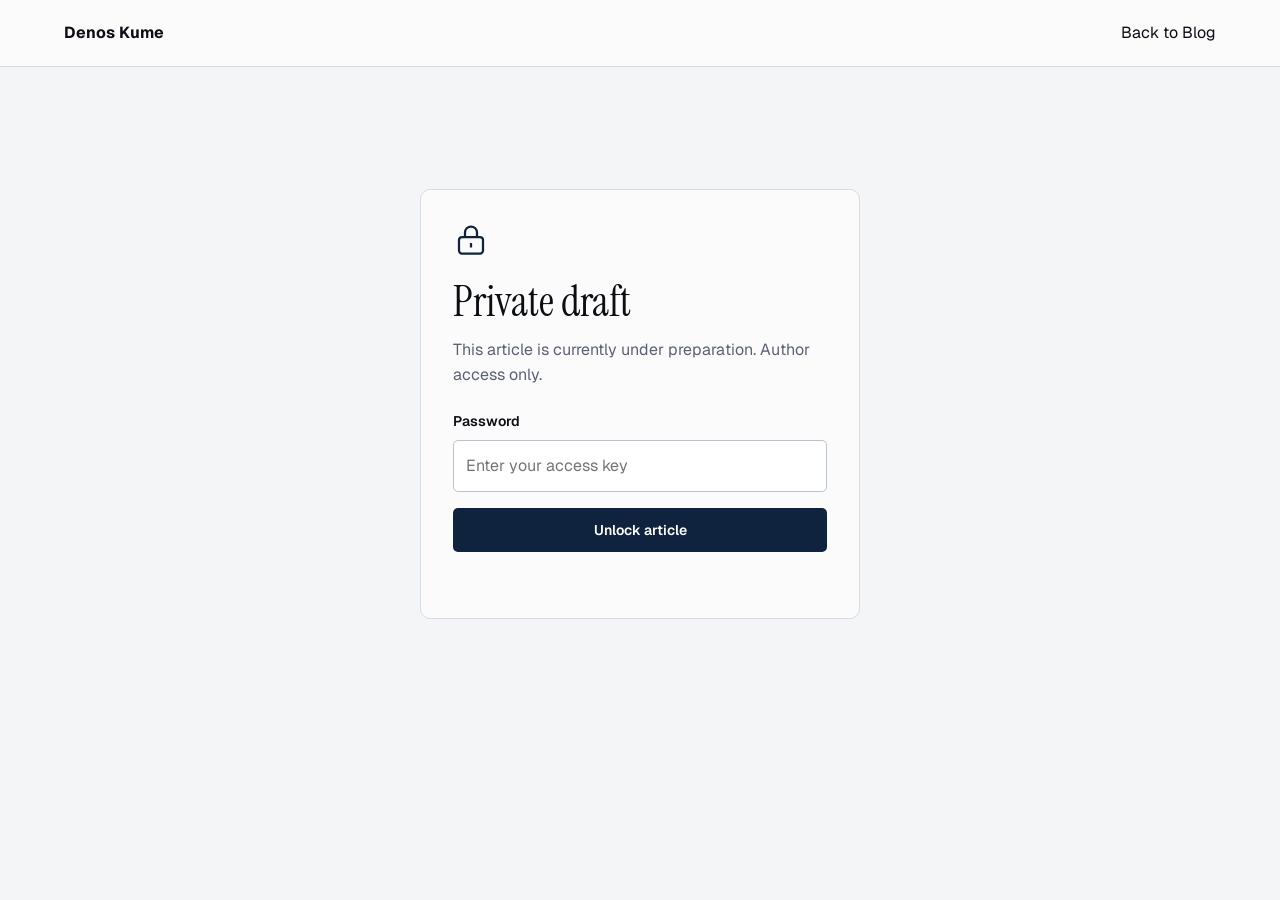
==== commit 608dced0: "Remove redundant encryption notice from private draft login" ====
--- a/blog/data-cleaning.html
+++ b/blog/data-cleaning.html
@@ -1,7 +1,7 @@
 <!doctype html>
 <html lang="en"><head><meta charset="utf-8"><meta name="viewport" content="width=device-width, initial-scale=1"><meta name="robots" content="noindex,nofollow,noarchive"><title>Private draft | Denos Kume</title><link rel="icon" href="../favicon.svg"><link rel="stylesheet" href="https://fonts.googleapis.com/css2?family=Instrument+Serif&family=Geist:wght@400;500;600&display=swap"><style>
 *{box-sizing:border-box}body{margin:0;background:#f4f5f7;color:#0b0e13;font:16px/1.6 Geist,Arial,sans-serif}nav{padding:20px clamp(20px,5vw,64px);border-bottom:1px solid #d8dbe2;display:flex;align-items:center;justify-content:space-between;background:#fbfbfc}nav a{color:inherit;text-decoration:none}main{min-height:75vh;display:grid;place-items:center;padding:40px 20px}.lock{width:100%;max-width:440px;background:#fbfbfc;border:1px solid #d8dbe2;border-radius:10px;padding:32px}.lock svg{display:block;color:#10233e}h1{font:400 42px/1.15 "Instrument Serif",Georgia,serif;margin:20px 0 10px}p{color:#5a6172;margin:0 0 22px}label{display:block;font-size:14px;font-weight:600;margin-bottom:8px}.field{display:flex;position:relative}input{font:inherit;width:100%;min-width:0;border:1px solid #b8c2d0;background:#fff;padding:12px;border-radius:5px}button{font:600 14px Geist,Arial,sans-serif;cursor:pointer}button[type=submit]{width:100%;background:#10233e;color:white;border:0;border-radius:5px;padding:13px;margin-top:16px}button:disabled{opacity:.55;cursor:wait}.status{min-height:22px;color:#a12828;font-size:14px;margin:12px 0 0}input:focus-visible,button:focus-visible,a:focus-visible{outline:2px solid #1e40af;outline-offset:3px}.fine{font-size:12px;margin:12px 0 0}
-</style></head><body><nav><a href="../"><strong>Denos Kume</strong></a><a href="../#blog">Back to Blog</a></nav><main><div class="lock"><svg width="36" height="36" viewBox="0 0 24 24" fill="none" stroke="currentColor" stroke-width="1.5" aria-hidden="true"><rect x="4" y="10" width="16" height="11" rx="2"/><path d="M8 10V7a4 4 0 1 1 8 0v3"/><path d="M12 14v3"/></svg><h1>Private draft</h1><p>This article is currently under preparation. Author access only.</p><form id="unlock-form"><label for="access-key">Password</label><div class="field"><input id="access-key" type="password" required autocomplete="off" autocapitalize="off" spellcheck="false" placeholder="Enter your access key"></div><button id="unlock-button" type="submit">Unlock article</button><p id="unlock-status" class="status" aria-live="polite"></p></form><p class="fine">The current manuscript is encrypted. The key is not stored in the website.</p></div></main>
+</style></head><body><nav><a href="../"><strong>Denos Kume</strong></a><a href="../#blog">Back to Blog</a></nav><main><div class="lock"><svg width="36" height="36" viewBox="0 0 24 24" fill="none" stroke="currentColor" stroke-width="1.5" aria-hidden="true"><rect x="4" y="10" width="16" height="11" rx="2"/><path d="M8 10V7a4 4 0 1 1 8 0v3"/><path d="M12 14v3"/></svg><h1>Private draft</h1><p>This article is currently under preparation. Author access only.</p><form id="unlock-form"><label for="access-key">Password</label><div class="field"><input id="access-key" type="password" required autocomplete="off" autocapitalize="off" spellcheck="false" placeholder="Enter your access key"></div><button id="unlock-button" type="submit">Unlock article</button><p id="unlock-status" class="status" aria-live="polite"></p></form></div></main>
 <script id="encrypted-article" type="application/octet-stream" data-encrypted-article="aes-256-gcm" data-iv="8f9e6d1e7e554a65bbf4699c3">oNr5kPD7JVIFa281o3iV9NVNJ3ZdfLfns3dnvABlPgfdEzYw6WMISTim83JwFQiSt21oAK6yNEbMjv4h3klW2tMw3OCbC4Z9Drjjc+pL2tAliPEf1fqsJ1UapzODW7qt/uvHmSSLdCEmhUtTtsnvkhhmHBM7DAPs/WXrOSN1XpnYZzNIMAL/v2t5+nwbOwxLFi4qS/tnSikjBYGRxr7n7g7inm/[base64]/w0nuU+6h7EJ/Rai9WKTvVTxtFr/f/8WHUwH0XH0fxC+1/Lsx+D5uA6VdLKtXkm9Fz9wmYn63OSRuPhVxvebRUj3oWtAOl6n8bYrqiPTw0s3x2yrNPBwB2ZVD0Yu4AErx0m7gIXYUJd8l9oZnZvk32if0wDWMOcmLX3aqIe8ViRESL662f6ZHMtF2P8oGJX6CT4Txxt5nTyMBaiC8XTjwP/mh2UAjyrf9xt/6Xt0BX7NNiTvrsMxgh/UQb3d19+41vaMba/8cyLG+SgW6+Rb7Up9JYIllchYct13fRQbSJeu2aksmCMowig8pOnou77r1Bl72THoH5SqN2Ns08AiMsyewOIsTA34clFvGbYiUZH2V87fINVrnqUnnnb8WUQqmpcX18d5hifVxgVQXHNY0mXp8CQw+FoKm6+/HUupjB8uhaEkyHfSVvOg9d/2iWA0v4V92E4dRaEH0z3BIQ0O4qKGk80dXkWb4A0KWhF4bJFfw/nhVLiB6jT6vp4mI5RgiJMA9cOZYkgeZdF8vwKhxJFuW8m4CKB+1U+wu4R8RYTdGATzP9IC6g/vSEWGlbL3MMvXHNx/BT9r4FPOQi6tNepYSk37UveOZb5CFhsM26PvgO+1zlvOP4VeV3JPdtw/AONze4HHqPg6nmHBhne7/RzIFqEYSCi4hGw+BTA7LiL2CTsqxt0KeJ8U2Nc+/YiaUTMTLYwklMFNzKwGevL0cGC5za83Vz6VpEFYhtASmSDhX040ZvShEk07T2H3GlloGVNqEJ17qyIFbxEOZndknhzgZmjKWOn4HD2hXTMZFcX96bN4o5OsBERr7+RnG+fGozJ4PcLc6/j4TPXYDLwJgAtwTRKkcsz/[base64]/QWqGRvOK7qBzLFSzEf7cr7oVXULnb5YCu5ynp4ZO10Rn/bzZ3SbUrDNNSM1S+RC2zwuT+9UIqWXwkmUziWZNO3PwhPcA1nk+QZQJ7qN6waudihdgzJTxgnMGYeAIYeyKfOENkvp82Ip3L1HO2Q5FafCsEUiZ5TevkDA3f0IrsYEMkw7fPtEgbybKWl0JJtFf4cEedQWn5ttiW8uMu9bqS91kJipg8dMGShKTERGZ/9tcNIQc8aJrAPgAv1wk6/sTPE3ctRKeSo/jES4G+x3bsSZHAwOayvTvMGsCpI2uXS6cHd/maW2+Ihms0ebMstJNnjlB9tj9Eek3yQ4lcqbZtIu/iQzYWwtHbimv71umOYsEPK2cATkFaqk7P15NG1LBwGFhHmSeEH899Mrl+7mUB/EHbT7OQlZO7c+lRvl6BeLz8SpF2JJvky4SH+mN3PZ6IBlwOwTiJpNWJqs2qfw0hWymugAbcRTk38V8fIRDzPeZq5iOGGuot71mSRBLMM8MC41M/DJiyFSnyWMj9z4RjV2nngKADaApGjAw1VgLjqbFOGGejzurDmqKRn4tX8bBcWTxl6ezxNLaGSR1+VUjkk+4NBp+scGsbB1PRQ+MjtTrgWilVsvPxBoj92LiYIBlMYZYxHm1jA/MVrlkuwmn1ZOrcqSe/kro2XU1ws9fVGgYXbI7c5rJijVxSv9En1y77MG7GUUHh0GNmQMhtaXLchIx5rkuWhZMljIqPPqBD7hz2ZdTBsKEzDGheYrv99HKCLo3D7zwzeTvCAuhpISAtBSXAqpl4Hj9pyOxpRjNfplQMoq86kRuWUrccrBW7iioWuJq3d2jy9NQMdK4u/ypakVzLoTRHpAR6cjHlFIK6ZXW5voA7UUNwOkH6e17b6VKJVmyrYLQuWrVCst2R05jIgvSbPmt21SqH+kcmhn0DAAMmlBoQTWwA3bcFDpvMfaOOXBPb8RGnaR5rxZgP5GavwP9hxVa4IcDzOQina+BpxYJp5Y7u4Aqlz9SjyuifUYbk0M//irGrGHc+V0YRGZRUiyVPTz4gv27cb7Dhj0tOFHqW51gMmxYEoQhpIxhPwrDDZGrBH+WE2FBWn8AkZDoC2Rl2h+up+tsMFYHhtNEQ7xLDhVOfn7huEcta8p+DFULct+MQ70OK5GPXryAqS/[base64]/9p0ZFqmCM3qiUlEwDK7fou4Znljd/GLvHRSFku0Gw/MDXdUR8IMpSH41whrWgg3ffoI2Rz0g4wxyexHvRd1LIKlE65/[base64]/1smq2/a7+WF2vcjyuqPNutbr35oPmC3lNwM9dP4QJSRlVsAglWdOR7LRJHtFHhVZTRFNx1+nfrUO46/5mGCih34dfqmaSqnUDCTFiXi/[base64]/NY/EQkiOOxoN+USX8SnWyLhcYf4q0JAAwcgldcNrP5Rh3eiC3rTeBBU5OrgUk70dsB3E313LINWi19d2Fz/bQ7KolRLOF7j9WuBF5NtpiEDsflXziExXPTtgX/ioM7MtEp5DaNXw96j+r5aTBi0ueuRpoRoWiPj0s/zRkiWsKFCzn39j8n6oH3R87RIjj1XpRTuUrTJAbj/KV+qkxxxG7MIlDZ4LFqtK/aF36KL3a4g32C72lCIN4m6QVQpCJbYGUjJT8+5wKZWRiueEDD83WHZQE8bY6PTjlEUUffxqCLjB+h+U7bpXz2CHzQFTW6Bp6UfVlkKzoZW21sD0/n1flgjQwccghBpdxTPU21jChDdapaQGFmlU6yiN9OnyZPrR/03qkX6IH/c9JcofKsEyAZrKItUdgngl+aweHEwo2eeejxJkP5tafXDWgoGTV4g9H3gjYVsiqY0+R4sFzVSI/A6oWi8YZ/c/bTYLV2ywWzTmrPOvcVbAFLAwJxxGTq9BfOjSQZLlizY/WQ9vahoiiAnLSIj5OKOFelva3tyTKiAvNFoh9i8G9h37i+AdiBHKCNHoxysnAUVfkvy08PtWySJ3sPlaKFa7O9A4/FN2+h4LlHX4c9GhD3B6Kh4BstyYAclQ8fWt2flpTP1QvZ1ZzE0JmdaaXTymsFM+Ro0RPBkjFb4a3cLhv6hzEqqte8jGRfXd6RsIMKZFv/zBH6jY/vKNRG+tl6Fiyko1I14C1Nl4jXS+LdwegtfjTK3G4/OgweyHEuLjrowNW+isGShmGfLropCEFwzKdPoKd9UGrcZB52sqZ7m8BOhkbAGEEfFiudRfUHW1XfZ+NqnYAgED5hSXFzhvPmtltkSHhAlHDch9BUV/KskvtY7attYWg/[base64]/SgGfwM7YjA8zHJRyAEgjTp2PJcRJ30pxiLk4aWKtBA51C5CiifjEK9MbDEjfdEh6+vK1ZACj2bfZl3aqi2IiohtOJROudtBVvoY/u3/7tuQ470VQkPpzqf5G4b+31rNbU4iV8LuAWZPZw7K75l2g1GJ4vkezyMS/BxIBgXCq9I8mkLZyzTga8bOXia5rgAYt6WpP7w2mPxY/G1XhRQ3whFiIEgO/bdFkkilHwjxDo2HgbyIkoh4yB+A3oUd8DUZtZUSmQ6AB+2ZdHT5iQKDMd/XR4ytOwmDQjPaQbGkd0cfMv3xZWh0ZmaBZ6FpCOiQ/IVuyqWfY21epeCzs9BpMMkdNBOpoi0jFpTNMxxjuao9bNpyYLXPMfz1QSZbnL3n1Ako74QuVT6i/IJCV/eBhdaXHnhdYVP2pSBT36qG5kMhVIC9bs7DsHpE8pcTYctLCD6GTMpGQ0pr762D7PPqC+29715m2HByG37NfoXMkCrN9qBXzfN+UOl1eWcHUoz7SXSTYdulxzv6OJnPg28FakeR/EB68CKeyU1aB96ubYw4Yj7OqcRc+NEQOIYjNOcedXoSkO93bjaj+96P8Gg78DFvc5T//HZgmjApNUVn+q/4mQLIa6ZGeYX9+v1SMWaR+MndiErhB5hF5RWvjdMJLaSFRuCVlU/ykgrVYfyNZYE9Pa2UQ5D8VkrXnsR6mOUc4SfQ6KVFCQ/[base64]/teWoqcFP7RICzsj4E27n10B5RqlgCtxa9BGzQlqyH/rzTx5m/CU21frp0Eq8t9b7fQFe9J0DdcPF8rs/4Mo9PdwlR5NjAPn0L3pF3Lp6RxOmsvMXDW7tU/Zxgt+aPAKJ6HY1g4R125Q8N0MHX/AP/k33/z2ZQUm7cOZWqIQBL+uWQIkvySjXebfFN3GcJHf4PK2pA2ZEGGIz7LIeooimJelkD0U/T+B23UpJnm5NOs9yi6r8VZfBY6w1APy8zQlUW2hd84+EUxuCXeMpFy4Q3YxsKZlIo/gVU3g6wEiGD3nVS/jtSPEvuZFZNkb+qevwYReRQve/XcOsmv+DKuhNTgXPfaWT2jlfyutDahrHoXGMmSNGTy4SLkpSI76W2rYpT8Aj+oWuuVcrnZlqCBktFZNSQBEd5wuxANLHLyqQa596dU8O0McYcsANDFRvkloUrq8dePnmAEoss2EYpfDOYLxHZYmByf2uho0MQWCoDqqY2eXSTrz5MYtKAhCpl7o4Q4jobFrWSXv/[base64]/gyisQZkrqkyVFhDffRiFYhL9vnzkzPIVOuGc9r/5r5OxkbvSFecFCSarh2SFqdYoJtUMzw+I8ZMqyRmPX+tCS1KCtNA3eaBzvcXQK/IYsjW7hmmE5ZBdLTM5pMUS4IVN1tgGGW6MC0U2EoYm/oJ1xEoWKLjKGiPDp8eogvfsAa4Pzhu55U7e/L4j2/y6rTHWlfnyFDGylxdyUuD+VDn71OcYG+kq3DF2nRNZBz9Lgn5ORt3h+CAMJdNUQjNs2jJe/cliA+avKzqXfwxi1SDpWygcDGGV6MCw8hBmL4byqplB4p2xD5cDZchqC3pUagl5PapB1inWhsYIgFbWEF/3ueyE2ay0GaS68PjFdpNiriNFuUvnpcPDYrqwOpvSMhi2UrK/9fQYjUkBW3yURGtGIDEKAytcb0x1JCK1OL2Zink1/Qgf/D4PR4V30+5DewclBM8S73q9ux2UnOBUuMdQSbtbdLhXRUAzdOUP6bShaDGzboAUngXAiq4lTnXgLWO7T/JrefIt6pdx1OjOVLeIqnLlMYi2NxjvUSePry9ti+ZfgFU+MPGy72704l3VmDvuTOUStay/+eOhXp0vpswPDFxwu6BH6+ACMCbRpVItA040NgpruL6x5yzkWSzMltxE2jqBWGCPF8dWvNBwp0WCfbrLCtnYjcf1R8uAQ4J2ARZhTZ7jY6CMPptEzZQDWKO/EL9y6aSFeWB9Br3u7128lJoCwSH+S98an4HEVeWE5q0wJ1PtYx1gCANxopJe7SsXEGFbrmvN5QruZxjRZY9yfriBUvObQGunC2XGdcbQ3ggaGRQeTwcydka0sAZtQkTzfXn2jKLQAiQ7rmd9wXjUlg5RalOxuCBJXljE9LhxeYz8MOyNdA3FNthWzzzjWePJE7TiIQt/pMhrjBWCkYscqsMfEIKF5s7M+nUKkmautxCr1z3nmHu6E9VkpB7BheUTezbLqx1Bc6uSiwSUxbusB08xT9gGhRw+i8b6+idW1nIGvLGAD0NWZeTAI6zYbVyeoNZJi+WXS7Ojda3vCSYQjOyukuifDQWoru25t0mDxB/Qc9e4iSn+NYNW7LkQLEobAsJGgnEl4hwcu/glXfxurxD1xKiOfQjKKLr4FYXYvFvOWpHGm6SJ4ySphSls91nrBZevqpkcK9x0EaoqeWhaPFm7cXSIRxQrLBNQpn9cuCfpkv2QlwfLE8E/blJmf6kJp0LLfIUtIbx8KzmOEikOHnBIEorKh8C+TB/MfIPCJ9dQ+IIs1z4sHnoa9vPpolYubWtZZvZETNy8VAS4CkPtQMMz527l9hBBEDHc74iql8XUIZXuVFyMRgFaEizbPAYGeBwo7n62IT1Nkf8rgU6jAw1wmP9KGyZUTsLx97bSs+33yDNRGb4HXCa7w3P9rwMlooMqpJjF/Y4TX/J+igytDuum5XlCZCPGVXYzCRUPUea9MSzHIWs2WJ00usXAxsj4N2O8el8hTV3EXO1k/9NaZPzt1ws4V84m3QyXmHBhjk6gQVH5/CW6/PNTnpahWihfSxcw/6HkDrWZzL9ge5KsVgAsDzNlJhDxu5F4YAn6mFheIcgckcCHUmF4BDZzaqoGxbBnxnjjb0m8KpHt1DzsooUNFLffbzUNZXz+URK8gKv4lqmPOba7sh2mdHPvwiuYNfAZTfMLN2wIyX9DlYDGK8rdVyrB6gxju8fws8oq5nrFlPMUoq+jSqeVYjEHNDJWyIUn4KnD7I/jOdzUA590o7iY/Y5bq/hlHkrpY2m4gU/nN4zI07a5RDLK/64IQki6mjloju1+84TeeOXjCVFMwzxalHfwUaesh8lo7lCz1I/YrLOEYyNGwXYX6IKxg3sg0UkjicMTBjicaF+oRyg9iuERhQcXIOs2BdzAw9Stm4+vreCO8oAH8XzR2fAFm0DwvQBIvpnAhb4HugvSIn4LT/DQjuL1r1wScvI7fAfGDs/IS2DebrGV3QbKqWDHStpJV5BR4GQ9X+2YULRqn7zsdFccrw3ZIAyha3u152TqAXJeuJNMZfv9TYg1dkzRYf8kJUQiQlfn9h0pn6zAGfeKpN2+jjAvENMU6x+eGKUuPJK+9t8gjqf2waQfFg+uXxWPDqnZLVF11pe2Pz3ew/aKIdH7TEC2hf6qDOMkQ/o1HvkuMnPBFXpdxer6KaTB837YSDz0zn93/+DbziPzxBdODFPFHXfsUy87jGbSvlqo9H+NOuUwtzC6a7kRA9fAwhqa8CTFoPPOEOtKBC7HbqRwZUKfwFN4nmsa7B0EAY/79G9i4134lMNf1XKm8Xe7M0xyz3VQrZyPOPd6+tZlAkNczCdVpryPC6Uf3aLVJWYRQUyDl0reWeFaOxSch93s1HxA5pGRsC8DK1k50eADiHefGj2eso1BzvPMy+0r/Wfg4gy/Z/E1Ztj7nvbtelAYb2TucviQOSvJbJxkLcR0MlEdKK26olpgzFZTqqSWk5RNZ2xhQNgRsDmmPlorfHx3Js+FAxD/iM6gZ4BNv5ehTNQkVZaTqLCJBT7Wqq2LEtgLEp63GG8V++by3cYuiN3nJTcPskm2BwO+LwEWByP9yefAuVvpwYIFlD1j/d0aWxu15kKvk4mZ9VYpx33lEKjhV+a0EBCOPotZFPJ9kKSXzUGoZGiciS8YWWhZJXNQQbXHPXBV9+0R8ILnHMj7GaV/oghtMk4t7goCLvhimprZOhj9laxtZoZKPOMBhYDZ6zBwDvcZ3iF1QhsMntvr3OMfpMxoCxwjpbb2uBqeWBZqvf+IBdeaxDgSe/PDOP3MEWc50cHlNnH1X8PLauFcIE67qT7xhJ2M1EFiSx7ZOX5vCr8jFBMsavt4o4wiSaBcXw7lqKjBf3BVYVKUCshCE6E3rUDIdyJ+7vogdqYFY5Z9fiHMzKvIUjeNFq/hzRjbBti+nn9tLuaPQWjXlMm89afNdS6yrYBVgWcOrhEjGK0knTV+E7T1bLAWy8LQ25md/IPAfa/3c651xt1J34yljNXJc8vVPDhNlG5I7550SpJElJyiBojgdrBJhkTewGgdP/1JlfLJ/[base64]/V5OiCb3hnkp3I7uGc5l4BR1JLl3mHIXFv/DqCTY85RmDuec331uj+3NKhwMvx6Bofk8at3mqRTZvbjeXr326vP18Fcb/loKxwQO0bBMu48mGpBjYunUB50WxP9uPtgtG5x73kRCLH2jppcnuH1mMJbv3TjTvniWHwmTiAeHlfvgKsCsj+Y0xG6A9sXrGM994aIRAO5pHyvLNDLFKvfm6JOu/[base64]/FOatq1hkgULpV0NBTsw8/JY/[base64]/5ksjUbmBZoPOhoUv/oJJsBzpWaTBuDpN0UpGXeYIaxqKBEEwCpOAOOh+KA/[base64]/vpdHnit/P3n6ByaK6yFo4ZcY+dihmb+0uZv4ECadntrS3Ajz2+4b6tbwsHcnnAV9czKXqpm0LYQv4fx9GAwu/CephMmXRjLWE26qdQAGv1DOQHKGU40zqaevSBCDYNzwHERn6yteolsZ7Clv9XFnAixVhrdPhJuJQ7jaoF0plTGR9+TW7Gk5SYuK1aH5x9OdP5FfikHAOQHl/jgc6SWpjEqAL6FsfszpYhCLA/[base64]/qDUBrewSrNT9z3TegpstXl0px/XQYKU2pD1t6bsn18rS30s1zzdqkc6X1TR250fnMiJXV1QS4na1W9yXGkVW27SBGiCpyDTKD1tTjaORT2hfy+JQfXhGry78cXkHQT/QUBI0g6DclW4hSzPiGVe2Ftxcw64cPleuW+v7cmF1sxfvAFGziiQvz/[base64]/gBDop3aPzjb7YMtr8b9ykald0ZtRvb7CtCYWnDFcDIayBeeECgrbhcgwwMqt0DnMnJz7d6cHFh+guUDjuOBsBxJ8lhWJND5QiGFrkF43z3vVrQN64NGBx/OD6D0OfUUfVe/44n/[base64]/3Pddr13/oPjx+umWR49LWnt7Wf/q8chkeRFjAegTmwxeGSI/VeC/41PKdF7LC+B/OqD7zv128h+Pgxhh2Zdvr2988j5w/UXAXF0CFgD7V0nwkOq/592R/oRlD9BsBkwghj54eWanrxHALDm6S25ifrMohRlWdEryfiWyeKpNgMaiXFM+pTNPOcIUyHFYUeO+ZNv/U5LDWKhBJi5N01GBARjsZFPOSA/[base64]/ivzDw1SJwL6KqiWLofiU55c3lwAQmRhbLUajfKDP2WEw7U6nHb1mK1HPSzEo8SYZ/CR3AvNUbx3q1H5HiNFa+5wg8U7LhzzqPNCaYyaqUpL8rneUBDsrMjO2344rXz+zMEnz48Psv7t9IkqZJ4QZdxCXGQjXTwvPwWVbH9RwlgwHMxeYjWeIjzqlJXnu2DEBYGLiDEKL/xj3ORnK7owrGFGO2ZNpAEjrqu4aMsI6J9H0atoHfQVWRn/jCVZCbOrgHmy8Tb3dhtrrOAkpwPOCOdhAyi7GKR3zdSnssGRrE0Hl4Ip9G8cqQQ0ybCcS5lDgzSbvboGSUwJtfRecuv8c14q4XK3x+Lppfp3vMiAcL39mLvOA24/uPp5xE5Mn1xGaM+wpYm/lIuoSFsWS8WATDYT8+RQtM8JR6/GCF+GYdgtN88W0fNAw9u57tY7BDZALQFvMDDu6N9aO27pOTNZJBBixVHO7X+dGS7ohnfTS8fq/OdZMHU/6UNyGRu3lVGCbv0/FgohuzGr84sWdnd/lBRWxWoM0Z2WG2NclzONYEOTMwbtnBp/ERDOKCZgDysSo8LJJeraqjVgSLV9Uso/2avUq3oi7xbmPTKOWq0JfoqHe/hh0ks5dNusOIxlD/J64VUPFpWMlf4ExXbs50sbhzz35GRHiUCPQZ3EjUQl5wzsx6ketDjWlcPleVzL+yDQgJ1FfDENyw3jwjk3MmRyPTDk82uj6MzZ9JkA5BZ0LdSw0dvaqYLdK/cYxFF1LhSj2ZYDSqrUC6h8S4nyZhZbrBYgHCQeRm+tJuU5UFeG9Zmyq3LEX7XcfWxrvkT0KYv73wi1GEo1QQaA8F+QAHbfNpof+xwCcm7cHxFRThJG1po0pVflXhwMf13lZBsKKKEx3517hdmH02ZAL/A/5LqgFnecjbh+U5vdgcKuaNswy+3hpxZc8c8LsEf6PnntnDDt1q/dBRVL8re965npcrnk2SEuJqB4TrS/g45X74W0lDoaW/2QAcqfHHPqqkGFFz9Z7wsO7dVeOs/XjILmnzygbuieerE4JForx1sBHQ52PGlW2ayazBOpF9gGieXa7BT+PdOl4fTJfnT9HI6q1DK4KG5CGn9Af7H2LXxZp6tmzbxjhAgodOBGMzPmMGk6HW7kPzBVHvS3JZ61KuTaZD8nGZvbD/nb++CzDiauSLS5h9z/q+95kKjcbMrgM7rzqp+EBp8Z5dr4R+dCokxdyEjPM9tsRkpYZFlmhVDKqrMMs5Xfq9vzl4gHTbH6hJI3T7AVyGwHhAm75ddt9WmbAJuiBia9aEJT4ZDgpp35DShWR1kTz2CjaYvvJ/aWgCa4ivPEZr4igeSg1dTYiE+9T41UgwjDbPdiTYiMu38n/[base64]/dM8bzuBkSsP9HCQ+UDlC5nQ669JN9iO254soSs39t7qe/[base64]/xsBTLx9ZpubJOcJ8RF6H6bs+66Lspe6YdaJYpA2rsBzm/TFmCIiGeuqqC3jx0IAGZ0aEUMnutM3O5eiJoYDuTfOeXU67ZD4gntAXVf2M3NkQKoj936DUJTLQYIJbdEBZB15LVcStPAM8GKFcEWZRoaXYeb8r3Tm8xDmQbeWPkFA2J9aiMEdahH4i1C6NUbsfAL3gu/[base64]/Ck2bpf5ojJg1ehKoN8tf+CTmYZ9eCZgQc8zIXw7Si/PdmTJRzw1vz/YVqh9hVB9OTYghgBUxNqgyEz0HpSb4QU/eTqzkgRrBkAC4LkJU2/PqCHbgi0HlZqsu1o8Fqx3cfrKZRcRCgN8A6u+sxryuMmTj9pq+zKzPBu9lmT4lQbPvsROfazN3afw3eTh7C8A+RvegzIOnYy/ZuYl9GLPlA5Ctl8dW/QjtNSWyAEWwG60DmmKUvMhZOZRrdM1w7IpAl18ExN/fo1tJwc7EJRQdqGqQP9NUQjmF6o06CEWxW5G1m7NaCcQGnbuzDvpSqXZzd1keHLtbC7PnmJQst0d2toiJb9Z8Tv5O7krkfcnIK+WM4PEdPVUWOV+od12I+CsB9+VXyRUJlXbGAX7AtEYPmcYf1qo0uTpUFZ5CTnuZ6hwx/hTyHB69fimxKO+IMimrVDkH4mrGPRX8P3hF4O3hkmrfbOqQO4wuIWVW1MZAbQOmm0CVqBG456eiDrO9pMn1isSNS6MWqP+22/R5gocKtJkPGz+e2i2duIcZYMHys2eq2GeydtfYGymWuI0rQ7QxSHRzVy9S/+hUoo6T1kRZyQIuSfAk7/31+wg7/caN3PvYAzecrkkJxdET9okt+LQLgA92XodymlJzKs1r65ufzj0j4nCEox3qmO7XWYs5ckS47WSQl6dKzbc110Qp70LiRlmAohXpyGgx/[base64]/y3J4fNhTfvtiRQGI579tGL52UsYknOkGXNP4BWYs2VTOHiZudVhY9AdXQuSwkmAgTU0/c8coro0+CDfyAucAWHmmHAaoLQWZAMxRWGkZoHowroTaO+XvEM0tKc6K055X7hOzCihlbdqYkeYPS/vBf4Gz/eMD6Ianj3GXh0SqvytotA3+IzzIGG1lmGughMcNvGZ3V8OIOP7z7DVbRNBXGw2FxbgCVAGdV4kzLWxKizENOIwZ3najrzg3O5YlbCaMLWsc4xUwMyaNASEdIsk+8Nz60Xterw2/JXe6MKcEr4oARsQHVi6lk55ubbWpdrEHlRVwh2Vb/nZO1nUHut8wcE5kiT3VaaYv2FS16GCOTBKOfPKo4c6Pp9jc/SgzQ41iCkcjq7+2RDOW9qgCFqc9o7tNo/qzV3QVsx27L+EYuSl9Cv8GY3cB0nVW1DLUqNzWdcCKIIOneSqkOb8A/rhanZpwDjPniOedCQvWpYBLmctz2b2Klu9KCKGTHwtKa+aPnLDF/EZp38H0Jg339Oye0chELYYUM4zN0y34xZ3aybH3WDg1lUXa9RrvzFZYbbr5auU+5oTaCTrEMUraXiCoAlL8uBjplEy543vRrk757sdKmlVCwXwHkePbUUO+sUheQ66iRxYaL3aaVlaeTPk3YKt3PKJOsiOc4O68ejw/Tk3vdXWRndrmBiwHoET9T6XHtJezOnAo0jzLl6rer1xYGiMtYQiJP+8TSd2IDNnt0qJ9G38MD1c+SxFUAHvtcyvHcHQuUyiIQ2ruiijPyt/gg0538kImChfXR3Vpjmqv0YQgXs2mlkoUN18doaOuGoc8PLOOwwQxOFoq/LIJlHmH6l1OCjm2OhNsoQHlHjwYZLIZmkyCAdrranCOONGMbVrEw5mZhSgrleAXVeZtUPhxAwUkwApiyWZSfSwE6SQ+c+31k7Y/vyXmNqIqb5Fxfy/i49NKXiFhGBBvGRJgZcc9i1V0l2BSTAL9y6YMNB5swaa4KUortPzYl7qgABI6wCvdTXWb2itaFW4cGEGy2VbJNGOZuSNEgzaS/rrzWTXCC07xozW+wq7Pt61pfapNrZKN3YE4TlnSCjdXu7QsoDR7OE/FGboHfkJSMVpALHK+pLgaCigrBbVhdXK+p75GfiORB3Rg6vAlVpVtYdJZozTqQ7MTxRrlXv15gXKcjWWa8M/7ljCdeTfBnslgVEzn6zgWFgqbOoZnDBeguCJR1hm2NIgHTMP9ZWiMJIQvWjrO52gHvmKPiHU4VT5c6pOE9l3c16nLeoSe14q6Qr7p2iagN/s9HqSZclEVAK26+JffNSCefkx/ihYzbOV/IPmPt2FdR3Mlo/SWd0wOiGMVcdj4gXQjJfSQ5YydYJ99IXgdp+QGuE4hk3Wuh5HarvQQS1ahcY57JILXLACCt9T9QYypyPwwJGJfifHPTOAVzKQBckK51FxMJu0bS1ZkSMXc7hGau/hiKdhFuLyO0I+P0mwWvV5aMupIVf/UKSreGhzlnvEZIWmqvwGurXk0hZK+ZITNKGDej+bSKBhLDpvARO3BrtZL+ot4/u6b1FiK+LtlssQVstYhvBKq4r2XM/MG93VyHyKKmDxQALKYiAlp4ZuyLEF3IJyKYN6i81cJlp4JeYgcG2NbcGadsTzf56B8eEeyzwDCkNA6VSu6UiwkIknQFXllrfkEkxk4OqRRlKu/bbsd44uR6pKJ+IQ6fuvjD5DfO3rO6w8yYm6sNu+H2MzA6uBWnBJe2bNxZCmUlaDLInKKJZei8bCQxhYKL3tyD8+CyRUHo5gni/6+HImk8udR0hTwnv5VypkLlLlPtBrqTgfG70XCOcbazY4pLv6lj4yaJAjvNu9e8Yqc9jx/f/xrgaoQs9odRlA1GsF8OEDrNxOwCRsD8rvApcOwq9TQBMXJlC9BcixDfSDFTG1MUrZW/wM8NHBgngyNnDCoSHrZRBqzcYgHD+spY4pGin5A6mePdq97F55le4aA3lCGTcBXNlWX9FuSk2ppLhBj83kwMztOViXj6hXaWf1EahCfPTx+6MMsm4E3guL5XDkdI0/ygbI+VieUXHZKYtPXYU763v9CxuFEcEkMMVF+W5OjMkGHx+Ro2vBGAg1vWm6eIg9stHDP3sCym17SsVxfBGejTiNnu+leOaBWyPCAKC8+gRlYFWlYwp6m6HgqYMVJ/fn8Ak+FoMP6/DsaBCzX8A7wGejo0QneWIbOWZOdS0Slbt2wsQPRxToKgpFf4gfSybSLpsO449bMq8mr3p3ivwv+m8IKk/G1Fu8koVovv99uoQnF4cMjixSAE/oLJi8TB4QF4PJ+itK7Odq5m8cUquFrYrCGrR1yiOhrPs08vehHIAm4VmZ7354Cm/5ELybdzBQILYDxsSmB0Hw3ewNjwRWQLzSKJOCe5OoFBOMFsvbtw31ut/bNaya3uOHrrSuh0f+/Oqbgf/TkUdv+SNc9PnfmJHTBW0RXkvVQqNrvnbHPabNvn5+x/Hp7UWJiA/G+u69sp294fVTvBjC3iN82WNwPNX0kgzst2QV9+Fs5Li6IBH8xg72SWAjjKR/qXJWty9JiNvs7F00aNGnenujDji/nHtfwt+guf0enKTfAo0OZy5NdqMnJGb3kG+A5uvvQpGDL/0kdar9gIBdPBqhYffQ1OPMiBk2/LwCufJXqWHdTd13ndYjmXF2Yu3+DRP6Gqa+KDkZ2g2FgtJoqjK9p0uZ7S01vGZzVh0OXpBlFW7FCzAN6c1aMGFiuaFHdV87yS/[base64]/Yf61aAOPhcPIbRsCevRY6BGeKWq8i+Um2xDEZLBxXgepAvIln7uITjhI3NA9VtysEamOCAxHoF3Vt12udURUizwCB3fHFAlgGPJ7Dc3j7Kh1AywJ7sirKrRKVRrtoOVp4hG4r8ooQY2VkwRR5oTSktaLuhsH8+YJB8C6qT3B1+sl/gFGJJZq3F6ek6qdCu76DSXEm60fO1pwSGKcJLjdmj5m0mDHFciWcn89D3wPYiEbUZGdyoIoDa7hd45mK9JMsW4QxxHZJMldQxrDjZkCHHgJkERuSFXug48UXX4roPynY0JLOwtDtWwBYnXHLULt0edo7U3dvdda70VnO3hNgfnBIr5RXa03QF/B8ijsJG2X5o7aiShJqxWwb2nxEVh8LTrQpXfrQLepNsmaLxNrhZ4jt9NXEUEYPPldY70UWOaukYEuz2jqZIzyzDpHXi+ZzYzFwLka/ZsRJ8gIhthNTxn5+7JIR/DYIQGjkM65IkAe4p0teT9YXzJi06XHP1iZfNeDufXRn/KyEKbBcKQ5OZEKr91481RZZIdf26Jftx9F6ujlT7yNEL0DEuJgnvOtrS3x0vStFuUePhEi3c4XV8vAdKhZzqVDmffYTm/OuECw6sy/gr4Wa8kfEeP2Qpj90JZ7JEPxV9pSwznC3dNbcvvPEn1auX5N9w0TQ9tlJCFK3/TQitTIHnnvLzRMiCk/AU6BzF0pG3FqwRcYgYa9EQg0wkdnmOltFIHhf6MoFhPVjN/cf+rWwTKxlboUZAQt5ZjlHl1Jm3pAf8a+I/CFtXxGK4W0Kt8PkIEfiY7Pb29ZInCAmLdY63BdW6nSSXXC9eL2r5cuqGJHenX0xIGEHIYOGxl1XMUGC0pC4oEQB9aGowW9dQIooZCJ/2VTz4t5e72xyhtpDYew0Xht7xhfnV4h7pQ+SPRL8GP+QP1yFzUX82EtjeiKnC6WLpIaa9+0LOEQZkySnfY/wt9phrITFFau5/VvTCvP9kK0M8PgASx4ouD7WAIYbl+TjHtYKVU7ov82NItZ9GPytzp0Ulzkx0n294XqJYv6xCPrpmGC/1eEvuZM8oZnzJCh6vofpVIE8DZTxSSdqIdYCW68Fg6Z2whjtUWRIxnDcMR0cwg4GJIF+wuA/5AY7IiAcxPNl1QY+G4HFWEGVn1dqEu56R8eF+GOSpuRpm5S6K7K6ETA86DFCRJFgHIOOCTR77CFxed1pjo5wGwqG0TiPCGpligwnFkcqNSaM4KsAs5hwNWnRhX6jQ2bdu5uhSQPgDnT2DE16qcg7i7BtFPKh7XZtuVBYDFELHU0L//qYW1ySjyi/MvWwNB9o7RA+Sc5tmbgG57/hjeQ9j8mdS9oA5jBKWoPFQSH8mrBcmjFytWtp3wph8I4XmoxBH9BOeV7muPj4xCPXjdYFA0+Ziq5XpbC3oE0VcwRJUK4H911RkmC3zLT9PGeMoPjyn2+aH9ZbiPiYHBupxaBK7/u07i97dgnVvaXZk0509E6NEtx4CmhzShIXnCYFdpincFc2NM4LuZlepHA7ORltbfpbmN9EdKru3rAbB/hGBhGJFVVt4/eeL9ay893u3gbk6bXOpV59/itnB+gfn5BGDkjX22FbJBBqfZbB6AMDrQKN/ZE55zayAydmhOgPPcECcxXZgJe2tc6RyHEd2g67xkrPVFKNatT1UOhW74Bh7nYcKNStsg4wpcGDAZ5x9JoM+aoHMRUlzBgkP380TkRGT/pavLq3cHxpEOvVXZve9RBDfWrh1hOw8moe3ZTi3MZkKaQgf7mYZGPFm54qkbNYgvLsCQFhCQavPEr4lfv5YvVgDfujrBd5gbXnNBf/a3HzVLAmpU3xPXHj6TGPGSa1xX5+u8ULEViUZ8BkGBBDG9QU0BPVwnqu1qeJ1UMiIqIyguN40AlnRbfrvV+Xf8BQO8VgRxfJhs9ZrZXzo5UL1b/7s52+i0bEiCH676ky0JofXXDmU/4SWj81ykicCU/SgSAj+MIQ5kZg8W5u7op2wFGnY3b2da2OgQ1Rw20WTVSYzansSTB32TiCFYNFkjNuRZDYWHEveQR835m/WcGbOpp4MZXjjHvyPkK7IRfbDRPpftV7lEoc0u5f0LmVOp8TxW/Lv56WENMzN9ByFg7E4vAbxcmV+8vku9+D/N51lXZUYKMb0VOoYcAPVKAVkzQRCP2cjKanAeIFuu41rDAkbvpBVy7NpB1LdZtvvTH2GROvoW4iySzQF49b7OeG3JOUhjG6j6KSjPOilgn9RYv1BeAkujPS5C8FYgiLVRrvfmm2Hg+GZsNP2f43G0Xxhgq7lJ+wKzYEUUgTrXu15iUr6SkB+6LeeM3/xVBT18VQIEXoAx6u4tzOR0zO+GfEhyPLXWoPqbPbvBXoepO46rYpYIPLU1DpRu+7ni/Yn648oPquIk7caEz4Uc3y/7+1MmyKnuxazPzh6iOhRfQqo8KfUMCEtYPHNbHUcFBCg5cSdSyzyimgmT1sOzHtcsNMId29DG1KZu8vEweE+ldWWl596gmYmMTqQxpedtQRZ1t9tz4o/TihtMbGhi9oZAUd0qgOi6COFB8lkUddH46vz4/zNOiS2ALtmf7j4wJt7eYeDr0AOP03ZD84jpBTrFfJQc7uQZqyEPHF2NZFH/nEegb57fnm4KTezwPM8lPGeY/6gdzqYMOqBlON7545T2N0pugbm9ljgG3xPPsLP264QXSN1segffm4twCiwdgoTTDC8TwAPGT1K/2dfHETw/PqgVxc9Qbtbw7j2zUZK7uoPJ8IyMPE4+MCgZS8R8Yu5VI66mQPh2+amOA6aP3D3CKkJv1MhLSx8uPlbRKt5uu9ueIb9r0h+g3CF68R56AK3JLtXDG8HgESxwQCcmSE3lmVcadK+wAhrrckwMVo0dYaZ/XMgcDcgSkc01RIpMTrsfhMpAbTGVwT22EvltQ4dLbUlZz1fd2b35AIOB4qhwNmiAmeprZQIcmYQjQ4nrEZ3a3u1riE4VsU4/70q+Rb+bI1kCS4qRlMItnKv5Pz3HGnv2M0I9eqEszwExUMSi/MCrNpo4fnzR/OKqKlABixBX+j274j82c+lDNnfvbRHrUIYY2kbTpV0CY1cDUFWtHzigtd/oz8IxYuAO3o2Atz8zW8f6G80UD66m/mIs0LOb1QlDgaPe2009AqfqSeMBK9JS1XL8Re1HIKvqo7kwSPpD1CRKKKgtIWIO4vLAld3wWmOPCtvrb0ma7feL9dBSpCFoEZjPOCh8nza4t0b1U6yhXGeIG/xH5PwzGpUnGXAAaGlu0LO9k0c604dGHsqyI7wYv7Mw9hnahUaQZl9aygl2XpMVdEDdcpX0oxSH8qFDP/EZLcDXzSaLU1j2JFRxiJWOJUv4oVwBnHHGRIDJ2pg/sRIwTU14NQVvTooPFsP4JQ2PR2iFhFeZqem8WhBPJKaKveVvl7TQ4eqTmqHl9qIjtUJCNYnQKL0crxn/sT3RGu21v1+Q7UXpxcS9ewsf+dyH+VFrPKKxlH6go+4DW/krl7rSeBiNwDeXKFzf1kgmcPQfJ/DTwbxfgPHxI8rSQdg/JwtlVS8T15efX4rQo/JZtjxLzFA3k1rB6O+Vk4bRiOGDCoM8YQkQPKkmExKM597oSxSPz/CXH2dx8RE9EpgnvUnGLOMnPw3ydC4KFlfh4ZDH6jdL7fwamklUsfm9JUamBbx42ZUUSTvB+gWs+Y+DEYHLS73UKLuw3GoAs6SEhywDnYnTKT9FMSULd39BA/wOlCNdm/fmSiA+nQhrD1mEArsQm3+B+Yi58nJ6hyednpftIwIOKL4SXKGyQCqTVba4N9/Zt9wwfNRC16Jl+iU5Y9PYYpsq5b+7EWLqt9GKYeyoZd32lf36/Js6OPUzqK/NzhNnt15YX8gcEIxRcFiDVe8LWVw6zqFpVJKU5gCKAFFi4meWFz7+/Nofx8dnCHzJ04/KCpJ+G90ik55+7UzwL3uKqhYFXT3j7smlZ3aKm/kQ+HHnsw2HkVOkVSLmmjQtbQI0rMDndUXOyevxh4SXKvDGJJxjN9C5o9765FK/6UQ8xPBdnTG362c4ElcoJKNjtX5eDZpY/AKYKkEGWWLUF8G+LLELwAHKPlP3jIgrw74J3kffLLemsNjmqgdSki0Ac4ck2BAkx1STBC/8M31ufS+gMRA4u54QUw5tIVGDwC22rN2cb8oZwv2glOofLkPvyNU91ugrI5Yg/Q5xOfgw5prsSNUppkhYJgPdQu1I2lmSVUDYvStSAfP+S/nH/EAZIYQ1/vBrl6jmCrUgepyQDJH0AGVASmqpXI1hUpNDv4yME24L1R72EMro/OIEAFXixKAlT4h2tG5/ZM0xpvwyjR3PnVkimPADRDAH+S29vZvLvH4XrcPlc1qUnCtiFfGtgksdaBi5/ATkcszH6OfOyfLljLI9AxXpuM7nVV2BEaAhcXlpemot/7PWSPBSwOez3drAkw6ezT1olRqj9wI8dEdibjlgfro71uQXkyw0UEyg2JQTzdNBJ6wtsW3EQxCMUxMZqtN3GPvgs7nNGLrORibLXPXFPapuFKiGejYJJTgL/[base64]/TswA9UC6wo99eYm0R7SXWe7NTiw7Wj023NcjrWIusYthriqdbQ9+i+HRZD91ULtZv5SLiI2g/5BicT4iCWTagpv95SjmbUMOcgkPe1ggu1SGCiJCOiybLif7qU8B6HfTWzRSgoJrsSLIw64HwO1RaE9z0EO03IR2SDlJzIPwDtl/YBUBTnMq3zXdyH5iVwbrtA/muPfzWJH84R6BaoThBxgdHglGryNY3Ygo7Q3AeDWFkS0xWeNsQmiwtS8tc07JX4iKQ7tEVV8CkgCs9+pPCbVP1HD3SoN9OCHY1dxwNFyU9PBLrJFBuLiY0XFZwOVVlCmOyPCW6Nc2LZMxWlpWw4V296EVGcF7eW37/eGihmdX4X+219UjMFceQnaGkeF/BTaBwcEr4LB3mtuV+hbNylSoKaSDQOvkU4m3YnmYS+iQb9QlNFUfdlidPA4rbWu6dw5sw7UWoXkCtGCfQQ3bHHesuyEIcJsFE7fsyo5q7vXdsXPhI7FnycJNaLsgJ3mcEhiW3/iMlFJIEGJF46JJOubG7grcmpwfdeNCryuSpveT3eSs6IccdM46EcNsMHnv8cu8+YGWZqzn4zN4VvXAdhrYTfhz/kdKITXSXJ4HgY3z+PXUB/V3rNEZNoxtdznm0E69jKo4hs/awA2hOOiB2wIZ4nSJvPKlXYf+ONWxwL/u+oAKpIwt1NutrFVSV+jS/0bWkXNdzBSnPdgWs++8lmGT0ufPv3725QX1KHClXWyDOrPJE4tM3eWC61LaMJe/3cQBlZRH7rgpfO2N3PZtozP91eTj3uzN2Y7VUn6AKUnZA1Bozgn+ZVEKLDT09tItSclsLn8ZtlKsPmYoWC22sZ7VVhYkAQXStCL3RIY24L+C/RTNjnYP/NV5OaK1dtdAueATua+qoJzXQEDCvzrXPbjV3oURcruF+bH+/+pbCY2+YjZ8c+wKVs5onaHx15YEwdSV7z51Y5029EiCuJmVRCyeCMEvPj0y/0tvZ3RRKhlEZIE6fVH77f8xuFg7jQu3gH3F+2y2u9sNoUKHcb8rOgdkbwwwifu5C6ZLZpu7wZjU59Pl6k6pmGtI3WUlNHsYoyGD2+sU5bTTA4uNGt6k15PYPjkpJvewonwqnjdKq1bHNh5t4mzFsY7dyXXTJgs7AvOHHPorGaVtv4JcxVa/LrZUxgx900LsJtsm/HEUrEX8/K1Zayl4eGJRdTtrnLa38HjWWIVIAH/v/7KPPi7OFDNUWEAcBpsUhEVA8YtXgdxakrlQpCdvqrebxBjaFp65CH6lSHYg667ChPLLSkO9QbxSm+fl3x+TUuSkcoUuey9PmgZR1/hgKxRGHmTcUIL3mvZpz+MrOV/q2guPOmn8485c+DfuSCJiyvtJuVHXDJui3FgceCsKkORPXtxA2HamBA2AQXn6P0LcEzkX2BiyXMwH+dKfj8pIWopY4dORHSuCkBhCiz1YyEXGAL1Sk+KoKOrRuE+FKC905TNNqxmFZaadPJp8lLfJFHkZa/pHODlAlEoqwi+i3zbLq2QrtEesAIexs+ZSCyKmNew0Rl8L7adhvpNGFepkI3vaYz4Im1FF+tn8yXWlpgc7QJLnvLNJn3tsOTzhFVlYIWVGI8OG2u5sXxbD8Uj6c4kM6Ad7VdL8Xas/CZRmP+JPRCnfefPBvcb8K7vEdMwpj4hczOgCSijYIH51NsehculW2JkVp8yT+0wEHMZa3zOM+pLH1Xm8VUY/1efYwX1oL6z+4nnyCncCprJv1+CQ3uMKg7kjnhBqKN0+PbtBJgTEcyjyFeCiOdakGosk570bXjBCyXyUmrjLH4ixSznckEoe5V8osg8xU7hlaMuU/Im0sCzYrcBk1Y5MSDBa1/B+g5GC7NsdhWjG+rFbxWBf8NWeHhLuItPRR3O645a+wW9y7GihRHgU6EwWzGYJiIbB/VJbTjsV7MplFfaoQM7L3jH1pA7D4d3+VRfMLO89Q0ypQLTfSJ3yIpdimGOHAX4JFrP2NEHsdXCApHllKq2J/XJkIlLj/u8dJXFxzhkXRdecpxtUve/GFfPX4+5h7Iijj+7BfmEDNycRkBtGDD5LvanWtEjPdK+s7VZ+l5RIcxSrgBU0jZN52g9SkYINGidjzPUpwzDqM4V9WzhEgyhFRkN6zAY+gOSeZ3L+vupKL5WdjhaBDGnMLvw+sZ9vGSLDR2Bgs4biW7/Dki7Oo01AsyCNmkosnufv6fdtqdsK6guvwcNw5GuXcuULeAC5Z7yHohwRmFRW8kz980HotQPmi+MC91LhDfH78QHAaoq5yUe/vsfBsEHTC1OBHSvrm1dwuMsr9Z/0n/YZHoO1PAYKvMGQMEiKeEsNSUMn1RnkOvbgdGQgDxR7/Jmw4wGifhJG6+UQQzV8hnNF/UId+H9Sdv1sX1acKf8NZO65ywy8FmHJ61ib0Z20PQzcNA0ybBK/wM3ZBcILUTHe3SPIzAaZFUbLbtlzGfjmJyCykN3P3687/b2oSlXKVdCu4wlUJgQAlslxpbPvoDM7qPB9lqm/NZDZg7/xZv1ZS/ynZuwJiEZWaVjkCEPX2TVKEC6fTyMcNadOubu3ARkx+sXx5PvSKz7Cw5jcr7vaR0TUhaGePNhqMP8fk3Q6uWjLt0lvyZj5pe6B8p6IgzP/Js3rIznncFwhZ6zdBpcEiJFmpYCQX3DFazU3PmKuPuHUgrmkJPcy4UuvG0i2bBaxu5/9tA1YlzHHTELIiDLCs8VGSfnAt02O6h6PlCweqp5eh8fKvApCkvbCTfdCgjlwYYMQr9IXeU5T5doT8ViB1L1vSNWh+sLs5nZiwwZF2qQskl/Fh+c7jiX0239RRhwjG/lvadkoRxr/JoQqtNum3IgB7Q0VFYW10xH4Zo+ugojoj9V7BmbQ/W0P0pUGVmgxSPFUBeIP80vmlAuyTNlrtjRvYfhKKWSzUDbHJMeAJ1DRf2vYdUqUDFpxSmjWHHyeMHgv5GWZmXPebOmn5j6+SxuPxXIxE8CkKIFU2boXjnwGpRK9RNJHXL6Ac3TwrsTZkwT8/dlns8ugYgHTRlpGQqAvI3Ar9Gd3xWdxE3ptjd2ALVghbuTV7DTzwc6SOruiAkUPLxMYcdoXqkXWeYL5RI35lVtmqDxX6J1YquSEn/nmZ92mJDyO4b7z7DVTLh/bVHjboQlW6GV8n2VckpkamN2302R8uy9eTTU0+WJWVbICtceRX03QJBhhuMR4W+mS9BMHe+4tWC4Hhk9qX+NZQ5KUFhW6A/aU0yy7yjjo+zwjzR9zdLnuWgDtRfERc5dC9TVuuJRFnA1d07RBOdcg5qFtxnqRCBu1+xGLc5tLo/+nUpBGy6jiQm+uPAl1DfYSBUaGLAnFU3uuZDrm5r4tn4NyVGJiLWD0p6UPtCEd2sFhzUXqiLKZo2DsT35+qkGSiJ/2A8CmYCrYzs7MarOIFrt8g9S8GwLUspn1WhuJqYo1R0tKOPzzGx0T1CeP4c/8PyQNlwjT1VdB7zY2lo3aHohWgslbjugObYAwcJmOIXOPvhxQK54Vf+4P/NNo5XP82J5+2U7aFQiLfz2WfS4rlWr8g3etEEwzrnxg9+kn4ZQxu0/ZITUQ76GKc76zAm8/iMOL6yM55ZI3RHSEGkZq2ECprGsUPJiIcyCSo/XiZizCIZglQr4PVFXzhODHk5iLrdPBMwp0vGe/FnMkZm7XSxUZfda0sjAZY2nwfYAcAHLZ08OOu+vy9X7IXDP4xA00KYv3VkDy+YVdRV/0A3oVgxBbo4vsawBTWsgBos5sOdrajM+DoDFl4tpazkSf/6zHGvHOZcgrt55jpMFpIOedNhSXhzTn9l0+ogZ4kJ7LXT249yUndOUGmRZ9jxdZq2hMv94e5cB0UxNE5qWOEv88WrJC0LzBY7OOdNmCVzBcA0Obbu1erYG5knonbnnv/PJfXFdt4G44PBXRsQ9HMFAc5UllkgXgdxiZ1zrQxUmzjAv+Hhv6gXucB3w3kWGQ4yY5RA7EmpSyTeJXAF3Q4RTo3+SkehF3Ag4M1EqqidW+/EJf8BK/nN0errMtSv+SFQaaFRbc+dWj/r4J3f+akwXZuzRo0Z6EyQktgyog0yN34JJp/G3IZ4wFml29uQ1e6sriplJ5BF9QOEt3WB1e/[base64]/NPMYEOiMq4ZTunFRod5QH+plrraRfVfzSR0xSsPCwTm5t7fqWqfDiUDnGml5nRyLuNbgitpKpfDIasMPd5yYGToS7aMnYQ+zgC75NjU1rxESjRyREjPgNppT1FD9XIlkH2NnVK1IRCX7R9aJO/[base64]/xkG+uv+IC2HPpoFDlQXIEGfNpAqXzRMPFuvb9WnoBsuwUQdZ+7n8f4RC+S9i4SfYWnMbD4j8Ioyy5t2ZbaAm2OJdNnsaM84ZiaKV1Zf4li5YIAtx84kuMXFX4W8V/8lpiZ5jFyTcCSqjB1Hc1dHHAOyLgVRLlbyYtWtkeBjwWKLLF43mnVrcEpbcw65gPUdhjmspa1cInW368KG0hthhMj+/PdEphpDmOP384ckeF+GqG/dNnQJGLBtpqFwhvBfm29WitsWD7/Ol2ueLhPZe8+7SE83HEJ0aTR7DMSCIuTWDjCL/ja+O95Dwl+wq1yec3ujplbcqhCV/52nqC7vRGZK2IZseLvjWEB6ji8SQNxGT92ZzbwJ2WeB6KPidV/[base64]/chgFevK+w8RHL+qZ+pWQnAbbbMCVTAub81URci7kEOi7tJSjLxI+BgTdhewMGH3nzDcw2/86SNGXK73pFyRODAc/+WmrLxYglPVFW7WCwdYnP55l5u1SjAiwUBCHoXQ5lxM7D0SmQBZd0QivrGBGOD6GiNbu7+nuYkgmkNRmsTpxFVhf6OlEp5EF8QgQsOjGQ5rVLqnkgS15a/[base64]/8mMxffMkCS/LBjxNOqaP8Ty8GmV+D/+rf9dMMcvYb8++7+SBXlukZUDb55+v1nn9pI+4KQNN0lGUEJTge9/waGI5MSavCYV78J0YwavbrdDj++Qp3iLeIxMrvn+wh4p5t5eHks0pDUWn/PiCZFjG16Q/[base64]/Ezk2JShj439B2WRpO6fmA2U4M/EFYtPhJ8We32y7s9kbivMHZAzKvb7aZ9UmKRoOPK2dApLqUPzZfbRoE6FKsGoKXoIN/[base64]/Vuby9KX+DLpa/[base64]/uSquNMpudyJWOdPlf6Lir0Sw2GNvws3r3Uye1SBCxj4lbFiMCuC3ASDWonAM6N8/oIi/r8cSERfarxAYPhjm9ojshohBHxg8RoNZ8fczqFjCZNNymyFLjIlRQL1vvCIK/FyEPuRliLic4PDXqOHcCHfTSgEg8/aTyoKOulHHwV0wIw1kZ9esGFvVASWVyr1bZIePSD9LElbSPkrcPeQEjHa4HD5i/hsjvGnRmrKXIv9HrBnN91x/qSoYr9SXGs1xZolEIIR/o1ugmZxbLMF1BfRP4Jczt25jUAoKrHzmOoOihxuL+vnlZSRWX+PQNmVisXUb8VsT1sVlxNNXOS7o67jbSHlaJhufGMAwSHi3RMNShwSgV7vJevgYqOQlmd/[base64]/L3IIbgKorCHaQOiC7aAPupR+fSCJYVyWdmlLsbPj6yk+ywRjfrWuJEjY1g67l392ZQQH5y6BPhl9Dlc3jM8qpq/F6LH1ZpjSYFF5pl4qH351scYLcXo9dhmaTwIFPvdDD2xePwtfbdjWkhJoy6roSHRLK2vv1nfgOgJ6clBkSOakG7YyXfjg9sSdTM1dF5LpPG3eP8YwFvKuOm2QLieB/07/Z2M+b5Ft8s9UYB105aPH0Pzfhr8X1EN12B+N3obSOaVVAp3Q9QBhEc2k3CFg9QQAJ100iqmU15mIRmJZs6JhAyiHgu5K49aF4OAxVokEGnZB6eHFb/[base64]/sWI3kxO9pz+ljj98aGHT6CxwhosvPS8NZvy1KrdpnVUoRDIgArGRtRpEjckqQnx4wy36UG0+n4yP/OteyuNAJZkxJ6pRxIlbgKyDQbyuUIzpnbsrvu3aEiusC80afAcoWpbLs/ts3T//QxPt6nOhtqSxinOc9GamE+3nEvIjyrec6wbJlqW4YBui0K9vuIjXE498i7rkIOJkrcNgwbZNFa+s57wtmSJK9Chlj6Q8fapgf7YGz2J1Km1urqujkAz/1Fh1rX6+Ee36wAJfnvwkd15qpKgbBUZeoOZ+24rPCswIyZtPpEGhEzAgpDVjrXcYqJemL5TPONw61vyE0BUTnkZVZkeUVLdcs/eKiE0+16Z6SGnCikSmGp+G2fGWl+QSGinbiXKX56gj6pOXwHZGwCv8hzWC3p39X4yRR/01YAdVxOJA0Rw4fNiZHGvO8Kvi8MGx71xDYBomxk2lxIdebmJbh8dMUhFCeIKTUOpVkFkGPq4BivZHTNreR7jXAquOM84lOK/AAL05hcqSlhxqu60ZrtV31w98sanTCIBiKUtD0N4Wcr1rLPfRjjq8bfv85Hcck99P7fshNHYIn9Q9Pm5jUfee4MK7j1agK2fkunnaGpOAAUZfDBzNzjB+yntCu1bh9ystKdtuNU2aSNiKfdgzVRkybIWK1vP/ZphXVfJNAALY9BSV0oeCwzLu7UPbchvXVquv0szvBvi8/y7686DK7gi0HXOyO4DRsGoILzZxLcj20RtiiIKvqvAHP3LzZ2dqFZThRLMPSr1nTPYoMIz7/rl7eLtpX+64oaBT9x8SSkGszLNorTZFtkWN7FojBDHfbmeAkNURZWvwN3TlLo+jcNFenrJ76o9bkbfG9i75sKZgjjAhAzfreNyBu/7CZbAPvv7GhxhvJoueX193+KXg8kTeg0zhWyvc2dTagI8Gs2RjA/FDXABteUFY4H5NQMCWdN3uelo6wbn35wF6JzC0hC/Z8zizSY/P6/ps1gPcRZDoWMJ4DYZnOdALgCCmXSncCRYR3nTrQLIlASaA8Ow6EP1sMQhYxny0DZUMnucOAV/RuXJWqBsKqTS4B7hsJqqcotPFL+8KkCBnz0Z3G4LRYrBoHjliJ+NXhNFE1zmNtwjQcS+R+5ngM8UlebCizWdSB5MwAW/Ml0YqcLvE93jgWHulmHOM6snp9BMTxfo9dkqK+rR2NKZeGHlfT/OEytPKyXPDsJBXBkVYVUVj9j6VuAaQ5Xra3+SKBT3FZNX/CYRD/eRAoGPW2EIqekXdLLrUGcZoz1LTvuypeaqIQsvry0+ldjSiDStXiVV2UU7fN5KUcfz6lMVxCDJxY2yJFu8Bc8rc34t8bwAAuG0ktl/7SPuvMIXXe7UklvXe2Px8Lm360yXo/Zb0aO0hRryKm5hIHRyorM90/uBG12d5BgUD3hiH06tL2ZbGX/IZaoQopJf/VTFQcrYsOcrw09GHyjBS4UlDQWTJVaRKBkNTHSfYPc+pnEZr15sL9ob898R2WgsyzzgdXviNaZsGB7X7Y4sILQ656w8k5QCMOBqZpdEhgSNnrAd9pLKIKmxNwQZ9MHSwDlikF6lO3MO6fIr2sSr8bcgccVsAW1nrJo5RB2Q/Wh9V/PHrajyuoQiU6bgmiwq91u7EjF5NR0jzEyk0GJfX7+P6vinQYamlOIQXSQuKXzDtbvT9xkqNeFPbAhNrU1kbknhjr9Fy/vERAJN4WiX3A0ai3a2856+TMsTaq5BEQS2TNTBDKTR8JUBLp8DvogxwzGvr+13ryCESC4m7ckfx/l/KHRLVrf7wlGxh23kdCw5alYQRmz5D8kbH7dI9u4scScjfkfsMBgMPhZBgOTezxof5zA70JnFQ7UdTM8o/cTnJFIQ39tDT6mrD1I4zvari4kPAbcYGAeTaIfUd6wKCRDdM3rgrldTFtXjtc6BinVaa0IlP5sr8nuTveXAwsW49jkRJT6iotL/Gu05RDi/r9CNM6yOwkpeK/nqEJbbRqyodSvJ0FO2H6IRIsGV4eSvUyl91Q48/HnGRsbbo5Y9DtmP82wpIljB9DLfsfanTWqGq0elpjh3/dRj8LvEG9fdWxV7JFcNjKKt6nMNAJ1oJb++QHJFBGGZ9q5QwZNSEnoeAwz4aaebfD33kdlBLwaE+P0Kx3bMmtPNFEN6QHMfFeIcEx5OMFn6cph5s9+34x1t0HbAWAVdJjeqHMwLpLhs8tiS3Z32bZYARDqX8+H5CzC0M/Oyf2ZT1hLqemgAyWBh5I8INi9ylyVg6FwYfp8zGiYWaQ5KGjql71LvMhG22zl27KVf1rPDebJVLfnbAHMd96iZyq/RlbLwatePu8riWe4a2RNAgC0ObFcXCYqYJp4Rb0sKOBFoi1/TPheRNMzzspeLgGIw2sB7ukiARxMGGkZff9/rx3sghCbWHGKYiBwhRq3az4nL6Mv9t3xd2PsktT91LyIIyyPqspFVyJxqt58KUEJ24aKWrR8YizW8gfau9M1gnv6yQaFNhSOPKO5sdJXfMnFMQWNyyXdfuqvSipKYrFuIWx1wigah9oglm2meU7KkcRo/ZoXMWzy8jWBSQFctuz3Jdry+3SAC+yYqeHkjXROh3KcYEU/xKzKJlseb4vT2NX2sY3H5tyjEfIkjaTg+cbIyoUs369Fk2j/xJMCuRRMZyWdHUXy52E31juOeWVoCbEF+nJTSdB/huuxLf2RUztxQSGVUG5XrmBd+DFGXg30kEp2aUZb/aAzWHJJoTsxPIRS/AxdNbf97ywNVHCT0yAwuOORpbDII+UEGmb/0fV59rXL4jxgoKG6QSx0EktCPFJs0h3poOfy+L6XeP/rOndjVHF+OlqQnUYUao1nY8M87t0cWrmA09cQM9KzlAL4kyAq27mVsRYb5lyvmwD4+KQvM5cLXWEEwN64bQ3mOagoYeHAxvyfN71ztUEL6kb+zQV5xqit3H0jVQJWWct88TnpGsOTjk/LqRS3RCKZbZB5PRtacVoiwYfg+j1jdM8DDwXd+PPUj6M+RSdFwhgsrkYnl6QbvqFbLs5He3Am2awLD7baslrTZmFF6SWI3R3ta/+hppbzbw9jf5k17LnZ8FSNNJH/EYp9aX5LwCDLZH0XVK6k7VDdaqwgFu+QW+bnGn36GzI6CZ0vwF5zkDnvg29YxVRoOWxjx7IyIpVhGrYLVno5hgsGp53u98eiF7kLOHPpDNtihT8PotYo27/PZhRlcMSetoJri1dC427VAJlkWyijO1pGQ0dCKn7STABuc90MLiLMvNehdARspE2OHn1uRUvV8dYKwNw//VZBxERuLYYHpGLnrH3XoWCiVXtxeWU9YNPS02BmATKxsgYEhaT4HiU89UAGXv4HVm8IzA1EdnAfMyxGf1a+AlL1Pz6nIVQntNeOqWLkyjrHDmoq9KFbT1VyrRjYYzrInPFjIK6DWFXZ3/lK5RnKzp1oSR5uj8nQaVC0CnVVoIqkEeRoTJYhjBZ1MCBt5lf6rPOBBoFL7zByU4tgAFaCD5PbZdEigXjmm7/QxpudxX/B6fGvFyBV0OjP7QNzH7fQPj7CXP9IqAH22Kch1QdBeuMKtFXxHsvAgjWy4wQ5B6MseKgWK6RHANd9+dVdGCApr3wX9bwT+IRIsmRKWjoSef04OTsJhNWhKXZsZ8L/6wd+/M+JqHduC4KKzQ/8Niz33LgqHGm2Q4QF+M+5hcQOc9kbPrdoupMzauxcgc96cRvbZzd3nVVbRqxBCQ8xsiPuT0jG3GDxKCUzQ6zWk8PAuT0K323/sTSjFN7NDjKUyfrBJ8gHHL/K2YoIoW+VE4VJpO/Hn2KciUYCKwd1LfTITPPangbEn4Ip6PZTCcJVsELpeUAYxSJjPXUeBnm8x3mF6EGClJ9MfW2iQ8RcKxRqGpTtA/7JyWI+M8SOXDt3Pt9hWW+A4SGD8Dy2yZQGu1VX31pPnox+zj2IGQ8iHD8/gOnMMjWl8ZDhjW/paktWKXvYsxSsJNBN24zXLWeBkhQiiBRAP/aIrIIdha5cohzTvynyhfmWtuqV8sdiOi9i/9Ch3B+nbKFqfueLXLmAmsRzH+QAc6bDZDisc3FlSYrctQe7G+gYxMx4RbWhHm4QPG9w7EQYVlVpDnsZvE2dKHsn9+sIdQ/SpMN/TQ4DgSQw1jW6A87fwR5d/[base64]/yMSi47XzTGK8tpWC7sFxylFuOTH5gGI6zsHi6FLVBaYGf/4uQSMKLNsO+3XgXwNCOxigxUBlB6naItl463QU6IOoc6ohY6XCsNlXBHyk82Md7rrpME8rvpSj0+cuybULUy+2ElZC83Rl3V2h06hZNZC+UCUoF+zmHDuYpWOg9s/FffkM4L91tAtV3Amx4n9Gr1kO78DAUnwBLw2i9edEXCbhIhgKKvLSbYa28bdV5fKodj6ZnQBYpeIv7kxbK2bqnoRs0HQ2aZ2JpvCLrk9/0KLtV4QiHhceG+NGdIfau1+00Nx1EUXM7biAUNYYYdp/dl8TbE0xWmOuiaImL5ldZgfR1l6REDanLhrYVpi3i1GOCHZOBNv0qz+FXkbrTX9+RvUaqY8eY0FnVca9uBGgEX2FwkcGmfrjRsdkzTHDjvLRQrk+zEaCiWAQ5FSP3i2nd8YaZ+u2oVWE1XkZImtEpdzPyRFybXFMgbNp4HzEbz8Tsc9uDPGbcmt/9w67fTsnr2HpmNbQqfQPptweWmxN8E7hBZ+jG5fbje5bdeVZuxo8uCFbkpLHtDn1Tc7+iMbtSUAytWvFfs4t4uIuQKAVjezy2CDARC07dJl4EzJLCp0L18e/kKiazk2e5tim2mppXpESlyoltlbil1oF8FwJHoaANJdNW6LW25XXOXSLg+lwvIZJzCogWyGagErHNgLj/rT0Wsc9jzB+4JPzEPdkeNYSNJwS12LsKS/9Dsh3m9Y+Thcw5nSsQ430hrJa+lnHcUQHb0iGymMdWcJ8bTV8Bh6CATJgH6rczbvA/ZG8v27htVca7XWwaDSYt51nmCACYCJVYKzCesEW2tyDaBcxUw7FCIXOKmnKKhFQfp2p4BZ8JdXcuQApTsiSP9bhcOoPO4ltamZsCztBXLSFl87RCKI9jB6fiysWaei6z/4bJKC3WWVpNZ7zpLU2YCbJ5FFISeBbLroGaFkj2VsXLqmUbdk/BPWjX6Q4hF1eS3X2+Htc6nRYGPC+8LY6yeWZFa7X8iLqyquz+qss3TK7G5wp1VwBg6vo73mr1FdHRZx7KjrVrtxBvMTrnXZ0E+gfSqT6FiUeS+resvyd76h23WldhnxUZE5X+HjS2W2alok1xKtEb7mpajo/xpLrYzfVhn+2UmX6Z6It5ZXphdNgk1LjjcIfmMiCT7+7gGeDBZYkJUvHgJQWvVlMkdxu/hZdjLkzifAD9XpbrG3xyFOa22vfx+y8RRI81Nl+YZ6+W02EX43zXT0nzpwec2iIoGeH3f7ER302g1eUyAZA/qi1EyP3Aqo8Sydu8BCh815H6VT7w9QHUhxGLh8Y3jBNoYa/P160RMH9TvEJdDlh/MDT5VVK72OBknUiraVVvIpa4BqMWqUMdnA4yU/II7j37fnqRbHEWYze+nmeDg5KiOIkWdLBuzn9Ly/[base64]/t2dO+dVj/R3aMBs2tDpDhLKLiUIUUV5GYMAvXM72ntaxtKVJv6b/EC2Qx7X/CPRKGnRHSQkeFdR1rufdnfuQvaWLJ/ZC5CoipGo2SPgJxwDNM9VKpB0754YvotgJANM7/xzkCBQTOLFZjXsSLh3+HNleJNf3jQpKvJTfHZ7mb94fkflIhzh8IC6pe+GkIcq86TFpG9uZ3WylXyUQc7M3x0lc2rfd3eyROFJZ0AJNBLbB6Aw+Z9CxE3LVUq2i4P6SQTXnK2Ti7b4VzPhGQTYUCyZNZH2tIaxzR7/V+SS+WsHTsPMmMrOJJEQQvqd2rS7+CxVczRCc6v5wcVy5kDZxIfLIz0TTaCPown13jHi/Nelq0p6VlX4epk5yhn2ca9wpRlVR9I34pKNK4LHE/lgFwxVj8eNSHo9q54w4Vl1rJdN1FKnhacVnuAx82xjogk3erAYc6k6T8TBMTqEycTxBVechRYtCRWuT/kxaYOxD+BTgTtNU8zQWtUTHbnbjhht7ZZecpGdb4DqL7DZ7TeIa/fEnbM+vO/usTiuI09yi2G+YEn5WCKyGDy88juecEo6aEo1Q6v4Wk/E0qZa1A79f/0SuoxjN9jQ/79+ZwX0yLk2BcTwgfupKNtduoJteGOEsCqwPs9HIbhT/KsK+I2gT6TFnJANylMUAR7HX79tDmQTMQ==</script>
 <script>
 "use strict";
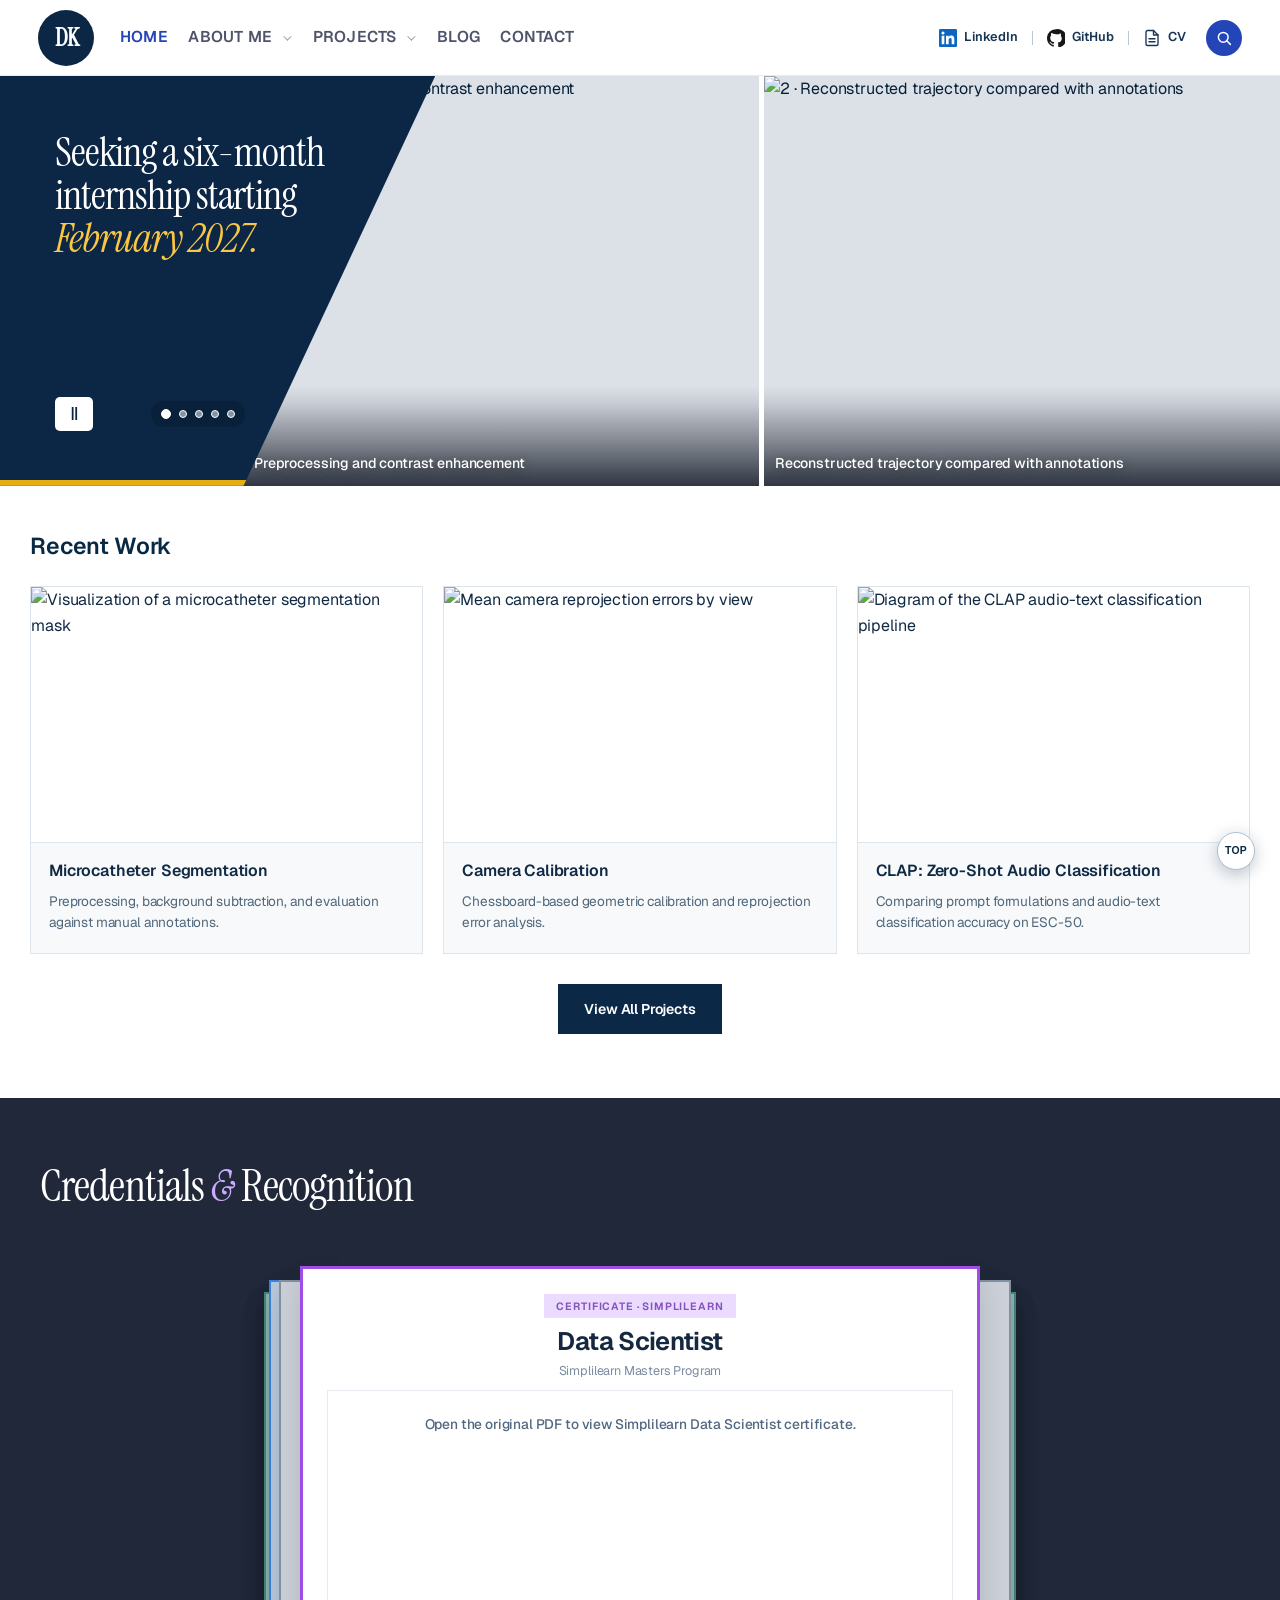
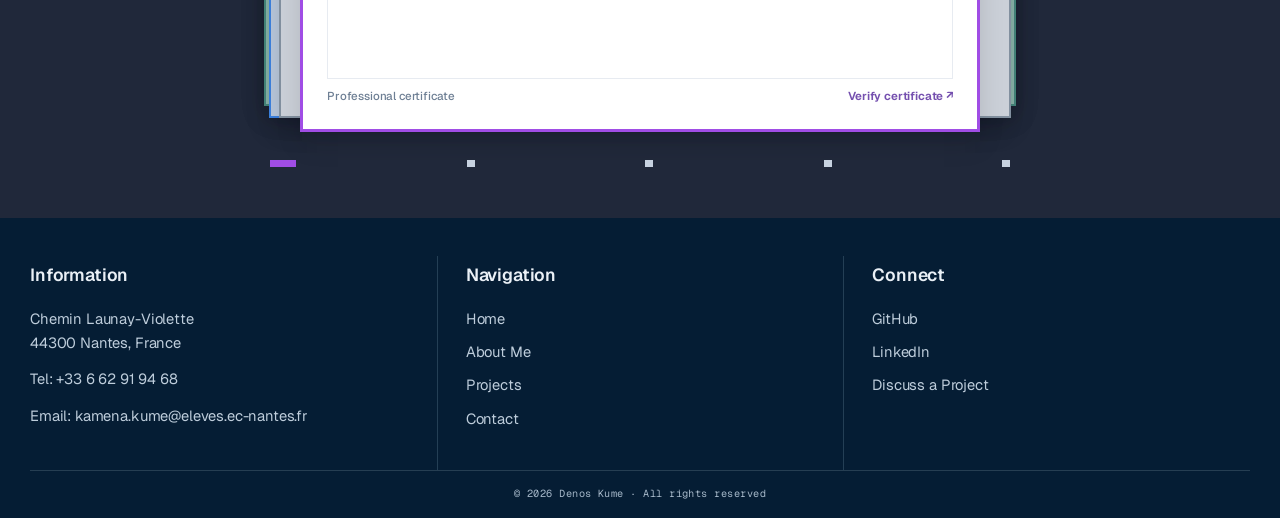
==== commit 54c9a225: "Keep encrypted article reader embedded in shared portfolio layout" ====
--- a/blog/data-cleaning.html
+++ b/blog/data-cleaning.html
@@ -1,6 +1,10 @@
 <!doctype html>
-<html lang="en"><head><meta charset="utf-8"><meta name="viewport" content="width=device-width, initial-scale=1"><meta name="robots" content="noindex,nofollow,noarchive"><title>Private draft | Denos Kume</title><link rel="icon" href="../favicon.svg"><link rel="stylesheet" href="https://fonts.googleapis.com/css2?family=Instrument+Serif&family=Geist:wght@400;500;600&display=swap"><style>
+<html lang="en"><head><meta charset="utf-8"><meta name="viewport" content="width=device-width, initial-scale=1"><meta name="robots" content="noindex,nofollow,noarchive"><script>
+if(window.top===window.self){location.replace(new URL("../#/blog/data-cleaning",location.href).href);}
+else{document.documentElement.classList.add("portfolio-embedded");}
+</script><title>Private draft | Denos Kume</title><link rel="icon" href="../favicon.svg"><link rel="stylesheet" href="https://fonts.googleapis.com/css2?family=Instrument+Serif&family=Geist:wght@400;500;600&display=swap"><style>
 *{box-sizing:border-box}body{margin:0;background:#f4f5f7;color:#0b0e13;font:16px/1.6 Geist,Arial,sans-serif}nav{padding:20px clamp(20px,5vw,64px);border-bottom:1px solid #d8dbe2;display:flex;align-items:center;justify-content:space-between;background:#fbfbfc}nav a{color:inherit;text-decoration:none}main{min-height:75vh;display:grid;place-items:center;padding:40px 20px}.lock{width:100%;max-width:440px;background:#fbfbfc;border:1px solid #d8dbe2;border-radius:10px;padding:32px}.lock svg{display:block;color:#10233e}h1{font:400 42px/1.15 "Instrument Serif",Georgia,serif;margin:20px 0 10px}p{color:#5a6172;margin:0 0 22px}label{display:block;font-size:14px;font-weight:600;margin-bottom:8px}.field{display:flex;position:relative}input{font:inherit;width:100%;min-width:0;border:1px solid #b8c2d0;background:#fff;padding:12px;border-radius:5px}button{font:600 14px Geist,Arial,sans-serif;cursor:pointer}button[type=submit]{width:100%;background:#10233e;color:white;border:0;border-radius:5px;padding:13px;margin-top:16px}button:disabled{opacity:.55;cursor:wait}.status{min-height:22px;color:#a12828;font-size:14px;margin:12px 0 0}input:focus-visible,button:focus-visible,a:focus-visible{outline:2px solid #1e40af;outline-offset:3px}.fine{font-size:12px;margin:12px 0 0}
+html.portfolio-embedded body>nav{display:none}html.portfolio-embedded body>main{min-height:0;padding:48px 20px}html.portfolio-embedded .status:empty{min-height:0;margin:0}
 </style></head><body><nav><a href="../"><strong>Denos Kume</strong></a><a href="../#blog">Back to Blog</a></nav><main><div class="lock"><svg width="36" height="36" viewBox="0 0 24 24" fill="none" stroke="currentColor" stroke-width="1.5" aria-hidden="true"><rect x="4" y="10" width="16" height="11" rx="2"/><path d="M8 10V7a4 4 0 1 1 8 0v3"/><path d="M12 14v3"/></svg><h1>Private draft</h1><p>This article is currently under preparation. Author access only.</p><form id="unlock-form"><label for="access-key">Password</label><div class="field"><input id="access-key" type="password" required autocomplete="off" autocapitalize="off" spellcheck="false" placeholder="Enter your access key"></div><button id="unlock-button" type="submit">Unlock article</button><p id="unlock-status" class="status" aria-live="polite"></p></form></div></main>
 <script id="encrypted-article" type="application/octet-stream" data-encrypted-article="aes-256-gcm" data-iv="8f9e6d1e7e554a65bbf4699c3">oNr5kPD7JVIFa281o3iV9NVNJ3ZdfLfns3dnvABlPgfdEzYw6WMISTim83JwFQiSt21oAK6yNEbMjv4h3klW2tMw3OCbC4Z9Drjjc+pL2tAliPEf1fqsJ1UapzODW7qt/uvHmSSLdCEmhUtTtsnvkhhmHBM7DAPs/WXrOSN1XpnYZzNIMAL/v2t5+nwbOwxLFi4qS/tnSikjBYGRxr7n7g7inm/[base64]/w0nuU+6h7EJ/Rai9WKTvVTxtFr/f/8WHUwH0XH0fxC+1/Lsx+D5uA6VdLKtXkm9Fz9wmYn63OSRuPhVxvebRUj3oWtAOl6n8bYrqiPTw0s3x2yrNPBwB2ZVD0Yu4AErx0m7gIXYUJd8l9oZnZvk32if0wDWMOcmLX3aqIe8ViRESL662f6ZHMtF2P8oGJX6CT4Txxt5nTyMBaiC8XTjwP/mh2UAjyrf9xt/6Xt0BX7NNiTvrsMxgh/UQb3d19+41vaMba/8cyLG+SgW6+Rb7Up9JYIllchYct13fRQbSJeu2aksmCMowig8pOnou77r1Bl72THoH5SqN2Ns08AiMsyewOIsTA34clFvGbYiUZH2V87fINVrnqUnnnb8WUQqmpcX18d5hifVxgVQXHNY0mXp8CQw+FoKm6+/HUupjB8uhaEkyHfSVvOg9d/2iWA0v4V92E4dRaEH0z3BIQ0O4qKGk80dXkWb4A0KWhF4bJFfw/nhVLiB6jT6vp4mI5RgiJMA9cOZYkgeZdF8vwKhxJFuW8m4CKB+1U+wu4R8RYTdGATzP9IC6g/vSEWGlbL3MMvXHNx/BT9r4FPOQi6tNepYSk37UveOZb5CFhsM26PvgO+1zlvOP4VeV3JPdtw/AONze4HHqPg6nmHBhne7/RzIFqEYSCi4hGw+BTA7LiL2CTsqxt0KeJ8U2Nc+/YiaUTMTLYwklMFNzKwGevL0cGC5za83Vz6VpEFYhtASmSDhX040ZvShEk07T2H3GlloGVNqEJ17qyIFbxEOZndknhzgZmjKWOn4HD2hXTMZFcX96bN4o5OsBERr7+RnG+fGozJ4PcLc6/j4TPXYDLwJgAtwTRKkcsz/[base64]/QWqGRvOK7qBzLFSzEf7cr7oVXULnb5YCu5ynp4ZO10Rn/bzZ3SbUrDNNSM1S+RC2zwuT+9UIqWXwkmUziWZNO3PwhPcA1nk+QZQJ7qN6waudihdgzJTxgnMGYeAIYeyKfOENkvp82Ip3L1HO2Q5FafCsEUiZ5TevkDA3f0IrsYEMkw7fPtEgbybKWl0JJtFf4cEedQWn5ttiW8uMu9bqS91kJipg8dMGShKTERGZ/9tcNIQc8aJrAPgAv1wk6/sTPE3ctRKeSo/jES4G+x3bsSZHAwOayvTvMGsCpI2uXS6cHd/maW2+Ihms0ebMstJNnjlB9tj9Eek3yQ4lcqbZtIu/iQzYWwtHbimv71umOYsEPK2cATkFaqk7P15NG1LBwGFhHmSeEH899Mrl+7mUB/EHbT7OQlZO7c+lRvl6BeLz8SpF2JJvky4SH+mN3PZ6IBlwOwTiJpNWJqs2qfw0hWymugAbcRTk38V8fIRDzPeZq5iOGGuot71mSRBLMM8MC41M/DJiyFSnyWMj9z4RjV2nngKADaApGjAw1VgLjqbFOGGejzurDmqKRn4tX8bBcWTxl6ezxNLaGSR1+VUjkk+4NBp+scGsbB1PRQ+MjtTrgWilVsvPxBoj92LiYIBlMYZYxHm1jA/MVrlkuwmn1ZOrcqSe/kro2XU1ws9fVGgYXbI7c5rJijVxSv9En1y77MG7GUUHh0GNmQMhtaXLchIx5rkuWhZMljIqPPqBD7hz2ZdTBsKEzDGheYrv99HKCLo3D7zwzeTvCAuhpISAtBSXAqpl4Hj9pyOxpRjNfplQMoq86kRuWUrccrBW7iioWuJq3d2jy9NQMdK4u/ypakVzLoTRHpAR6cjHlFIK6ZXW5voA7UUNwOkH6e17b6VKJVmyrYLQuWrVCst2R05jIgvSbPmt21SqH+kcmhn0DAAMmlBoQTWwA3bcFDpvMfaOOXBPb8RGnaR5rxZgP5GavwP9hxVa4IcDzOQina+BpxYJp5Y7u4Aqlz9SjyuifUYbk0M//irGrGHc+V0YRGZRUiyVPTz4gv27cb7Dhj0tOFHqW51gMmxYEoQhpIxhPwrDDZGrBH+WE2FBWn8AkZDoC2Rl2h+up+tsMFYHhtNEQ7xLDhVOfn7huEcta8p+DFULct+MQ70OK5GPXryAqS/[base64]/9p0ZFqmCM3qiUlEwDK7fou4Znljd/GLvHRSFku0Gw/MDXdUR8IMpSH41whrWgg3ffoI2Rz0g4wxyexHvRd1LIKlE65/[base64]/1smq2/a7+WF2vcjyuqPNutbr35oPmC3lNwM9dP4QJSRlVsAglWdOR7LRJHtFHhVZTRFNx1+nfrUO46/5mGCih34dfqmaSqnUDCTFiXi/[base64]/NY/EQkiOOxoN+USX8SnWyLhcYf4q0JAAwcgldcNrP5Rh3eiC3rTeBBU5OrgUk70dsB3E313LINWi19d2Fz/bQ7KolRLOF7j9WuBF5NtpiEDsflXziExXPTtgX/ioM7MtEp5DaNXw96j+r5aTBi0ueuRpoRoWiPj0s/zRkiWsKFCzn39j8n6oH3R87RIjj1XpRTuUrTJAbj/KV+qkxxxG7MIlDZ4LFqtK/aF36KL3a4g32C72lCIN4m6QVQpCJbYGUjJT8+5wKZWRiueEDD83WHZQE8bY6PTjlEUUffxqCLjB+h+U7bpXz2CHzQFTW6Bp6UfVlkKzoZW21sD0/n1flgjQwccghBpdxTPU21jChDdapaQGFmlU6yiN9OnyZPrR/03qkX6IH/c9JcofKsEyAZrKItUdgngl+aweHEwo2eeejxJkP5tafXDWgoGTV4g9H3gjYVsiqY0+R4sFzVSI/A6oWi8YZ/c/bTYLV2ywWzTmrPOvcVbAFLAwJxxGTq9BfOjSQZLlizY/WQ9vahoiiAnLSIj5OKOFelva3tyTKiAvNFoh9i8G9h37i+AdiBHKCNHoxysnAUVfkvy08PtWySJ3sPlaKFa7O9A4/FN2+h4LlHX4c9GhD3B6Kh4BstyYAclQ8fWt2flpTP1QvZ1ZzE0JmdaaXTymsFM+Ro0RPBkjFb4a3cLhv6hzEqqte8jGRfXd6RsIMKZFv/zBH6jY/vKNRG+tl6Fiyko1I14C1Nl4jXS+LdwegtfjTK3G4/OgweyHEuLjrowNW+isGShmGfLropCEFwzKdPoKd9UGrcZB52sqZ7m8BOhkbAGEEfFiudRfUHW1XfZ+NqnYAgED5hSXFzhvPmtltkSHhAlHDch9BUV/KskvtY7attYWg/[base64]/SgGfwM7YjA8zHJRyAEgjTp2PJcRJ30pxiLk4aWKtBA51C5CiifjEK9MbDEjfdEh6+vK1ZACj2bfZl3aqi2IiohtOJROudtBVvoY/u3/7tuQ470VQkPpzqf5G4b+31rNbU4iV8LuAWZPZw7K75l2g1GJ4vkezyMS/BxIBgXCq9I8mkLZyzTga8bOXia5rgAYt6WpP7w2mPxY/G1XhRQ3whFiIEgO/bdFkkilHwjxDo2HgbyIkoh4yB+A3oUd8DUZtZUSmQ6AB+2ZdHT5iQKDMd/XR4ytOwmDQjPaQbGkd0cfMv3xZWh0ZmaBZ6FpCOiQ/IVuyqWfY21epeCzs9BpMMkdNBOpoi0jFpTNMxxjuao9bNpyYLXPMfz1QSZbnL3n1Ako74QuVT6i/IJCV/eBhdaXHnhdYVP2pSBT36qG5kMhVIC9bs7DsHpE8pcTYctLCD6GTMpGQ0pr762D7PPqC+29715m2HByG37NfoXMkCrN9qBXzfN+UOl1eWcHUoz7SXSTYdulxzv6OJnPg28FakeR/EB68CKeyU1aB96ubYw4Yj7OqcRc+NEQOIYjNOcedXoSkO93bjaj+96P8Gg78DFvc5T//HZgmjApNUVn+q/4mQLIa6ZGeYX9+v1SMWaR+MndiErhB5hF5RWvjdMJLaSFRuCVlU/ykgrVYfyNZYE9Pa2UQ5D8VkrXnsR6mOUc4SfQ6KVFCQ/[base64]/teWoqcFP7RICzsj4E27n10B5RqlgCtxa9BGzQlqyH/rzTx5m/CU21frp0Eq8t9b7fQFe9J0DdcPF8rs/4Mo9PdwlR5NjAPn0L3pF3Lp6RxOmsvMXDW7tU/Zxgt+aPAKJ6HY1g4R125Q8N0MHX/AP/k33/z2ZQUm7cOZWqIQBL+uWQIkvySjXebfFN3GcJHf4PK2pA2ZEGGIz7LIeooimJelkD0U/T+B23UpJnm5NOs9yi6r8VZfBY6w1APy8zQlUW2hd84+EUxuCXeMpFy4Q3YxsKZlIo/gVU3g6wEiGD3nVS/jtSPEvuZFZNkb+qevwYReRQve/XcOsmv+DKuhNTgXPfaWT2jlfyutDahrHoXGMmSNGTy4SLkpSI76W2rYpT8Aj+oWuuVcrnZlqCBktFZNSQBEd5wuxANLHLyqQa596dU8O0McYcsANDFRvkloUrq8dePnmAEoss2EYpfDOYLxHZYmByf2uho0MQWCoDqqY2eXSTrz5MYtKAhCpl7o4Q4jobFrWSXv/[base64]/gyisQZkrqkyVFhDffRiFYhL9vnzkzPIVOuGc9r/5r5OxkbvSFecFCSarh2SFqdYoJtUMzw+I8ZMqyRmPX+tCS1KCtNA3eaBzvcXQK/IYsjW7hmmE5ZBdLTM5pMUS4IVN1tgGGW6MC0U2EoYm/oJ1xEoWKLjKGiPDp8eogvfsAa4Pzhu55U7e/L4j2/y6rTHWlfnyFDGylxdyUuD+VDn71OcYG+kq3DF2nRNZBz9Lgn5ORt3h+CAMJdNUQjNs2jJe/cliA+avKzqXfwxi1SDpWygcDGGV6MCw8hBmL4byqplB4p2xD5cDZchqC3pUagl5PapB1inWhsYIgFbWEF/3ueyE2ay0GaS68PjFdpNiriNFuUvnpcPDYrqwOpvSMhi2UrK/9fQYjUkBW3yURGtGIDEKAytcb0x1JCK1OL2Zink1/Qgf/D4PR4V30+5DewclBM8S73q9ux2UnOBUuMdQSbtbdLhXRUAzdOUP6bShaDGzboAUngXAiq4lTnXgLWO7T/JrefIt6pdx1OjOVLeIqnLlMYi2NxjvUSePry9ti+ZfgFU+MPGy72704l3VmDvuTOUStay/+eOhXp0vpswPDFxwu6BH6+ACMCbRpVItA040NgpruL6x5yzkWSzMltxE2jqBWGCPF8dWvNBwp0WCfbrLCtnYjcf1R8uAQ4J2ARZhTZ7jY6CMPptEzZQDWKO/EL9y6aSFeWB9Br3u7128lJoCwSH+S98an4HEVeWE5q0wJ1PtYx1gCANxopJe7SsXEGFbrmvN5QruZxjRZY9yfriBUvObQGunC2XGdcbQ3ggaGRQeTwcydka0sAZtQkTzfXn2jKLQAiQ7rmd9wXjUlg5RalOxuCBJXljE9LhxeYz8MOyNdA3FNthWzzzjWePJE7TiIQt/pMhrjBWCkYscqsMfEIKF5s7M+nUKkmautxCr1z3nmHu6E9VkpB7BheUTezbLqx1Bc6uSiwSUxbusB08xT9gGhRw+i8b6+idW1nIGvLGAD0NWZeTAI6zYbVyeoNZJi+WXS7Ojda3vCSYQjOyukuifDQWoru25t0mDxB/Qc9e4iSn+NYNW7LkQLEobAsJGgnEl4hwcu/glXfxurxD1xKiOfQjKKLr4FYXYvFvOWpHGm6SJ4ySphSls91nrBZevqpkcK9x0EaoqeWhaPFm7cXSIRxQrLBNQpn9cuCfpkv2QlwfLE8E/blJmf6kJp0LLfIUtIbx8KzmOEikOHnBIEorKh8C+TB/MfIPCJ9dQ+IIs1z4sHnoa9vPpolYubWtZZvZETNy8VAS4CkPtQMMz527l9hBBEDHc74iql8XUIZXuVFyMRgFaEizbPAYGeBwo7n62IT1Nkf8rgU6jAw1wmP9KGyZUTsLx97bSs+33yDNRGb4HXCa7w3P9rwMlooMqpJjF/Y4TX/J+igytDuum5XlCZCPGVXYzCRUPUea9MSzHIWs2WJ00usXAxsj4N2O8el8hTV3EXO1k/9NaZPzt1ws4V84m3QyXmHBhjk6gQVH5/CW6/PNTnpahWihfSxcw/6HkDrWZzL9ge5KsVgAsDzNlJhDxu5F4YAn6mFheIcgckcCHUmF4BDZzaqoGxbBnxnjjb0m8KpHt1DzsooUNFLffbzUNZXz+URK8gKv4lqmPOba7sh2mdHPvwiuYNfAZTfMLN2wIyX9DlYDGK8rdVyrB6gxju8fws8oq5nrFlPMUoq+jSqeVYjEHNDJWyIUn4KnD7I/jOdzUA590o7iY/Y5bq/hlHkrpY2m4gU/nN4zI07a5RDLK/64IQki6mjloju1+84TeeOXjCVFMwzxalHfwUaesh8lo7lCz1I/YrLOEYyNGwXYX6IKxg3sg0UkjicMTBjicaF+oRyg9iuERhQcXIOs2BdzAw9Stm4+vreCO8oAH8XzR2fAFm0DwvQBIvpnAhb4HugvSIn4LT/DQjuL1r1wScvI7fAfGDs/IS2DebrGV3QbKqWDHStpJV5BR4GQ9X+2YULRqn7zsdFccrw3ZIAyha3u152TqAXJeuJNMZfv9TYg1dkzRYf8kJUQiQlfn9h0pn6zAGfeKpN2+jjAvENMU6x+eGKUuPJK+9t8gjqf2waQfFg+uXxWPDqnZLVF11pe2Pz3ew/aKIdH7TEC2hf6qDOMkQ/o1HvkuMnPBFXpdxer6KaTB837YSDz0zn93/+DbziPzxBdODFPFHXfsUy87jGbSvlqo9H+NOuUwtzC6a7kRA9fAwhqa8CTFoPPOEOtKBC7HbqRwZUKfwFN4nmsa7B0EAY/79G9i4134lMNf1XKm8Xe7M0xyz3VQrZyPOPd6+tZlAkNczCdVpryPC6Uf3aLVJWYRQUyDl0reWeFaOxSch93s1HxA5pGRsC8DK1k50eADiHefGj2eso1BzvPMy+0r/Wfg4gy/Z/E1Ztj7nvbtelAYb2TucviQOSvJbJxkLcR0MlEdKK26olpgzFZTqqSWk5RNZ2xhQNgRsDmmPlorfHx3Js+FAxD/iM6gZ4BNv5ehTNQkVZaTqLCJBT7Wqq2LEtgLEp63GG8V++by3cYuiN3nJTcPskm2BwO+LwEWByP9yefAuVvpwYIFlD1j/d0aWxu15kKvk4mZ9VYpx33lEKjhV+a0EBCOPotZFPJ9kKSXzUGoZGiciS8YWWhZJXNQQbXHPXBV9+0R8ILnHMj7GaV/oghtMk4t7goCLvhimprZOhj9laxtZoZKPOMBhYDZ6zBwDvcZ3iF1QhsMntvr3OMfpMxoCxwjpbb2uBqeWBZqvf+IBdeaxDgSe/PDOP3MEWc50cHlNnH1X8PLauFcIE67qT7xhJ2M1EFiSx7ZOX5vCr8jFBMsavt4o4wiSaBcXw7lqKjBf3BVYVKUCshCE6E3rUDIdyJ+7vogdqYFY5Z9fiHMzKvIUjeNFq/hzRjbBti+nn9tLuaPQWjXlMm89afNdS6yrYBVgWcOrhEjGK0knTV+E7T1bLAWy8LQ25md/IPAfa/3c651xt1J34yljNXJc8vVPDhNlG5I7550SpJElJyiBojgdrBJhkTewGgdP/1JlfLJ/[base64]/V5OiCb3hnkp3I7uGc5l4BR1JLl3mHIXFv/DqCTY85RmDuec331uj+3NKhwMvx6Bofk8at3mqRTZvbjeXr326vP18Fcb/loKxwQO0bBMu48mGpBjYunUB50WxP9uPtgtG5x73kRCLH2jppcnuH1mMJbv3TjTvniWHwmTiAeHlfvgKsCsj+Y0xG6A9sXrGM994aIRAO5pHyvLNDLFKvfm6JOu/[base64]/FOatq1hkgULpV0NBTsw8/JY/[base64]/5ksjUbmBZoPOhoUv/oJJsBzpWaTBuDpN0UpGXeYIaxqKBEEwCpOAOOh+KA/[base64]/vpdHnit/P3n6ByaK6yFo4ZcY+dihmb+0uZv4ECadntrS3Ajz2+4b6tbwsHcnnAV9czKXqpm0LYQv4fx9GAwu/CephMmXRjLWE26qdQAGv1DOQHKGU40zqaevSBCDYNzwHERn6yteolsZ7Clv9XFnAixVhrdPhJuJQ7jaoF0plTGR9+TW7Gk5SYuK1aH5x9OdP5FfikHAOQHl/jgc6SWpjEqAL6FsfszpYhCLA/[base64]/qDUBrewSrNT9z3TegpstXl0px/XQYKU2pD1t6bsn18rS30s1zzdqkc6X1TR250fnMiJXV1QS4na1W9yXGkVW27SBGiCpyDTKD1tTjaORT2hfy+JQfXhGry78cXkHQT/QUBI0g6DclW4hSzPiGVe2Ftxcw64cPleuW+v7cmF1sxfvAFGziiQvz/[base64]/gBDop3aPzjb7YMtr8b9ykald0ZtRvb7CtCYWnDFcDIayBeeECgrbhcgwwMqt0DnMnJz7d6cHFh+guUDjuOBsBxJ8lhWJND5QiGFrkF43z3vVrQN64NGBx/OD6D0OfUUfVe/44n/[base64]/3Pddr13/oPjx+umWR49LWnt7Wf/q8chkeRFjAegTmwxeGSI/VeC/41PKdF7LC+B/OqD7zv128h+Pgxhh2Zdvr2988j5w/UXAXF0CFgD7V0nwkOq/592R/oRlD9BsBkwghj54eWanrxHALDm6S25ifrMohRlWdEryfiWyeKpNgMaiXFM+pTNPOcIUyHFYUeO+ZNv/U5LDWKhBJi5N01GBARjsZFPOSA/[base64]/ivzDw1SJwL6KqiWLofiU55c3lwAQmRhbLUajfKDP2WEw7U6nHb1mK1HPSzEo8SYZ/CR3AvNUbx3q1H5HiNFa+5wg8U7LhzzqPNCaYyaqUpL8rneUBDsrMjO2344rXz+zMEnz48Psv7t9IkqZJ4QZdxCXGQjXTwvPwWVbH9RwlgwHMxeYjWeIjzqlJXnu2DEBYGLiDEKL/xj3ORnK7owrGFGO2ZNpAEjrqu4aMsI6J9H0atoHfQVWRn/jCVZCbOrgHmy8Tb3dhtrrOAkpwPOCOdhAyi7GKR3zdSnssGRrE0Hl4Ip9G8cqQQ0ybCcS5lDgzSbvboGSUwJtfRecuv8c14q4XK3x+Lppfp3vMiAcL39mLvOA24/uPp5xE5Mn1xGaM+wpYm/lIuoSFsWS8WATDYT8+RQtM8JR6/GCF+GYdgtN88W0fNAw9u57tY7BDZALQFvMDDu6N9aO27pOTNZJBBixVHO7X+dGS7ohnfTS8fq/OdZMHU/6UNyGRu3lVGCbv0/FgohuzGr84sWdnd/lBRWxWoM0Z2WG2NclzONYEOTMwbtnBp/ERDOKCZgDysSo8LJJeraqjVgSLV9Uso/2avUq3oi7xbmPTKOWq0JfoqHe/hh0ks5dNusOIxlD/J64VUPFpWMlf4ExXbs50sbhzz35GRHiUCPQZ3EjUQl5wzsx6ketDjWlcPleVzL+yDQgJ1FfDENyw3jwjk3MmRyPTDk82uj6MzZ9JkA5BZ0LdSw0dvaqYLdK/cYxFF1LhSj2ZYDSqrUC6h8S4nyZhZbrBYgHCQeRm+tJuU5UFeG9Zmyq3LEX7XcfWxrvkT0KYv73wi1GEo1QQaA8F+QAHbfNpof+xwCcm7cHxFRThJG1po0pVflXhwMf13lZBsKKKEx3517hdmH02ZAL/A/5LqgFnecjbh+U5vdgcKuaNswy+3hpxZc8c8LsEf6PnntnDDt1q/dBRVL8re965npcrnk2SEuJqB4TrS/g45X74W0lDoaW/2QAcqfHHPqqkGFFz9Z7wsO7dVeOs/XjILmnzygbuieerE4JForx1sBHQ52PGlW2ayazBOpF9gGieXa7BT+PdOl4fTJfnT9HI6q1DK4KG5CGn9Af7H2LXxZp6tmzbxjhAgodOBGMzPmMGk6HW7kPzBVHvS3JZ61KuTaZD8nGZvbD/nb++CzDiauSLS5h9z/q+95kKjcbMrgM7rzqp+EBp8Z5dr4R+dCokxdyEjPM9tsRkpYZFlmhVDKqrMMs5Xfq9vzl4gHTbH6hJI3T7AVyGwHhAm75ddt9WmbAJuiBia9aEJT4ZDgpp35DShWR1kTz2CjaYvvJ/aWgCa4ivPEZr4igeSg1dTYiE+9T41UgwjDbPdiTYiMu38n/[base64]/dM8bzuBkSsP9HCQ+UDlC5nQ669JN9iO254soSs39t7qe/[base64]/xsBTLx9ZpubJOcJ8RF6H6bs+66Lspe6YdaJYpA2rsBzm/TFmCIiGeuqqC3jx0IAGZ0aEUMnutM3O5eiJoYDuTfOeXU67ZD4gntAXVf2M3NkQKoj936DUJTLQYIJbdEBZB15LVcStPAM8GKFcEWZRoaXYeb8r3Tm8xDmQbeWPkFA2J9aiMEdahH4i1C6NUbsfAL3gu/[base64]/Ck2bpf5ojJg1ehKoN8tf+CTmYZ9eCZgQc8zIXw7Si/PdmTJRzw1vz/YVqh9hVB9OTYghgBUxNqgyEz0HpSb4QU/eTqzkgRrBkAC4LkJU2/PqCHbgi0HlZqsu1o8Fqx3cfrKZRcRCgN8A6u+sxryuMmTj9pq+zKzPBu9lmT4lQbPvsROfazN3afw3eTh7C8A+RvegzIOnYy/ZuYl9GLPlA5Ctl8dW/QjtNSWyAEWwG60DmmKUvMhZOZRrdM1w7IpAl18ExN/fo1tJwc7EJRQdqGqQP9NUQjmF6o06CEWxW5G1m7NaCcQGnbuzDvpSqXZzd1keHLtbC7PnmJQst0d2toiJb9Z8Tv5O7krkfcnIK+WM4PEdPVUWOV+od12I+CsB9+VXyRUJlXbGAX7AtEYPmcYf1qo0uTpUFZ5CTnuZ6hwx/hTyHB69fimxKO+IMimrVDkH4mrGPRX8P3hF4O3hkmrfbOqQO4wuIWVW1MZAbQOmm0CVqBG456eiDrO9pMn1isSNS6MWqP+22/R5gocKtJkPGz+e2i2duIcZYMHys2eq2GeydtfYGymWuI0rQ7QxSHRzVy9S/+hUoo6T1kRZyQIuSfAk7/31+wg7/caN3PvYAzecrkkJxdET9okt+LQLgA92XodymlJzKs1r65ufzj0j4nCEox3qmO7XWYs5ckS47WSQl6dKzbc110Qp70LiRlmAohXpyGgx/[base64]/y3J4fNhTfvtiRQGI579tGL52UsYknOkGXNP4BWYs2VTOHiZudVhY9AdXQuSwkmAgTU0/c8coro0+CDfyAucAWHmmHAaoLQWZAMxRWGkZoHowroTaO+XvEM0tKc6K055X7hOzCihlbdqYkeYPS/vBf4Gz/eMD6Ianj3GXh0SqvytotA3+IzzIGG1lmGughMcNvGZ3V8OIOP7z7DVbRNBXGw2FxbgCVAGdV4kzLWxKizENOIwZ3najrzg3O5YlbCaMLWsc4xUwMyaNASEdIsk+8Nz60Xterw2/JXe6MKcEr4oARsQHVi6lk55ubbWpdrEHlRVwh2Vb/nZO1nUHut8wcE5kiT3VaaYv2FS16GCOTBKOfPKo4c6Pp9jc/SgzQ41iCkcjq7+2RDOW9qgCFqc9o7tNo/qzV3QVsx27L+EYuSl9Cv8GY3cB0nVW1DLUqNzWdcCKIIOneSqkOb8A/rhanZpwDjPniOedCQvWpYBLmctz2b2Klu9KCKGTHwtKa+aPnLDF/EZp38H0Jg339Oye0chELYYUM4zN0y34xZ3aybH3WDg1lUXa9RrvzFZYbbr5auU+5oTaCTrEMUraXiCoAlL8uBjplEy543vRrk757sdKmlVCwXwHkePbUUO+sUheQ66iRxYaL3aaVlaeTPk3YKt3PKJOsiOc4O68ejw/Tk3vdXWRndrmBiwHoET9T6XHtJezOnAo0jzLl6rer1xYGiMtYQiJP+8TSd2IDNnt0qJ9G38MD1c+SxFUAHvtcyvHcHQuUyiIQ2ruiijPyt/gg0538kImChfXR3Vpjmqv0YQgXs2mlkoUN18doaOuGoc8PLOOwwQxOFoq/LIJlHmH6l1OCjm2OhNsoQHlHjwYZLIZmkyCAdrranCOONGMbVrEw5mZhSgrleAXVeZtUPhxAwUkwApiyWZSfSwE6SQ+c+31k7Y/vyXmNqIqb5Fxfy/i49NKXiFhGBBvGRJgZcc9i1V0l2BSTAL9y6YMNB5swaa4KUortPzYl7qgABI6wCvdTXWb2itaFW4cGEGy2VbJNGOZuSNEgzaS/rrzWTXCC07xozW+wq7Pt61pfapNrZKN3YE4TlnSCjdXu7QsoDR7OE/FGboHfkJSMVpALHK+pLgaCigrBbVhdXK+p75GfiORB3Rg6vAlVpVtYdJZozTqQ7MTxRrlXv15gXKcjWWa8M/7ljCdeTfBnslgVEzn6zgWFgqbOoZnDBeguCJR1hm2NIgHTMP9ZWiMJIQvWjrO52gHvmKPiHU4VT5c6pOE9l3c16nLeoSe14q6Qr7p2iagN/s9HqSZclEVAK26+JffNSCefkx/ihYzbOV/IPmPt2FdR3Mlo/SWd0wOiGMVcdj4gXQjJfSQ5YydYJ99IXgdp+QGuE4hk3Wuh5HarvQQS1ahcY57JILXLACCt9T9QYypyPwwJGJfifHPTOAVzKQBckK51FxMJu0bS1ZkSMXc7hGau/hiKdhFuLyO0I+P0mwWvV5aMupIVf/UKSreGhzlnvEZIWmqvwGurXk0hZK+ZITNKGDej+bSKBhLDpvARO3BrtZL+ot4/u6b1FiK+LtlssQVstYhvBKq4r2XM/MG93VyHyKKmDxQALKYiAlp4ZuyLEF3IJyKYN6i81cJlp4JeYgcG2NbcGadsTzf56B8eEeyzwDCkNA6VSu6UiwkIknQFXllrfkEkxk4OqRRlKu/bbsd44uR6pKJ+IQ6fuvjD5DfO3rO6w8yYm6sNu+H2MzA6uBWnBJe2bNxZCmUlaDLInKKJZei8bCQxhYKL3tyD8+CyRUHo5gni/6+HImk8udR0hTwnv5VypkLlLlPtBrqTgfG70XCOcbazY4pLv6lj4yaJAjvNu9e8Yqc9jx/f/xrgaoQs9odRlA1GsF8OEDrNxOwCRsD8rvApcOwq9TQBMXJlC9BcixDfSDFTG1MUrZW/wM8NHBgngyNnDCoSHrZRBqzcYgHD+spY4pGin5A6mePdq97F55le4aA3lCGTcBXNlWX9FuSk2ppLhBj83kwMztOViXj6hXaWf1EahCfPTx+6MMsm4E3guL5XDkdI0/ygbI+VieUXHZKYtPXYU763v9CxuFEcEkMMVF+W5OjMkGHx+Ro2vBGAg1vWm6eIg9stHDP3sCym17SsVxfBGejTiNnu+leOaBWyPCAKC8+gRlYFWlYwp6m6HgqYMVJ/fn8Ak+FoMP6/DsaBCzX8A7wGejo0QneWIbOWZOdS0Slbt2wsQPRxToKgpFf4gfSybSLpsO449bMq8mr3p3ivwv+m8IKk/G1Fu8koVovv99uoQnF4cMjixSAE/oLJi8TB4QF4PJ+itK7Odq5m8cUquFrYrCGrR1yiOhrPs08vehHIAm4VmZ7354Cm/5ELybdzBQILYDxsSmB0Hw3ewNjwRWQLzSKJOCe5OoFBOMFsvbtw31ut/bNaya3uOHrrSuh0f+/Oqbgf/TkUdv+SNc9PnfmJHTBW0RXkvVQqNrvnbHPabNvn5+x/Hp7UWJiA/G+u69sp294fVTvBjC3iN82WNwPNX0kgzst2QV9+Fs5Li6IBH8xg72SWAjjKR/qXJWty9JiNvs7F00aNGnenujDji/nHtfwt+guf0enKTfAo0OZy5NdqMnJGb3kG+A5uvvQpGDL/0kdar9gIBdPBqhYffQ1OPMiBk2/LwCufJXqWHdTd13ndYjmXF2Yu3+DRP6Gqa+KDkZ2g2FgtJoqjK9p0uZ7S01vGZzVh0OXpBlFW7FCzAN6c1aMGFiuaFHdV87yS/[base64]/Yf61aAOPhcPIbRsCevRY6BGeKWq8i+Um2xDEZLBxXgepAvIln7uITjhI3NA9VtysEamOCAxHoF3Vt12udURUizwCB3fHFAlgGPJ7Dc3j7Kh1AywJ7sirKrRKVRrtoOVp4hG4r8ooQY2VkwRR5oTSktaLuhsH8+YJB8C6qT3B1+sl/gFGJJZq3F6ek6qdCu76DSXEm60fO1pwSGKcJLjdmj5m0mDHFciWcn89D3wPYiEbUZGdyoIoDa7hd45mK9JMsW4QxxHZJMldQxrDjZkCHHgJkERuSFXug48UXX4roPynY0JLOwtDtWwBYnXHLULt0edo7U3dvdda70VnO3hNgfnBIr5RXa03QF/B8ijsJG2X5o7aiShJqxWwb2nxEVh8LTrQpXfrQLepNsmaLxNrhZ4jt9NXEUEYPPldY70UWOaukYEuz2jqZIzyzDpHXi+ZzYzFwLka/ZsRJ8gIhthNTxn5+7JIR/DYIQGjkM65IkAe4p0teT9YXzJi06XHP1iZfNeDufXRn/KyEKbBcKQ5OZEKr91481RZZIdf26Jftx9F6ujlT7yNEL0DEuJgnvOtrS3x0vStFuUePhEi3c4XV8vAdKhZzqVDmffYTm/OuECw6sy/gr4Wa8kfEeP2Qpj90JZ7JEPxV9pSwznC3dNbcvvPEn1auX5N9w0TQ9tlJCFK3/TQitTIHnnvLzRMiCk/AU6BzF0pG3FqwRcYgYa9EQg0wkdnmOltFIHhf6MoFhPVjN/cf+rWwTKxlboUZAQt5ZjlHl1Jm3pAf8a+I/CFtXxGK4W0Kt8PkIEfiY7Pb29ZInCAmLdY63BdW6nSSXXC9eL2r5cuqGJHenX0xIGEHIYOGxl1XMUGC0pC4oEQB9aGowW9dQIooZCJ/2VTz4t5e72xyhtpDYew0Xht7xhfnV4h7pQ+SPRL8GP+QP1yFzUX82EtjeiKnC6WLpIaa9+0LOEQZkySnfY/wt9phrITFFau5/VvTCvP9kK0M8PgASx4ouD7WAIYbl+TjHtYKVU7ov82NItZ9GPytzp0Ulzkx0n294XqJYv6xCPrpmGC/1eEvuZM8oZnzJCh6vofpVIE8DZTxSSdqIdYCW68Fg6Z2whjtUWRIxnDcMR0cwg4GJIF+wuA/5AY7IiAcxPNl1QY+G4HFWEGVn1dqEu56R8eF+GOSpuRpm5S6K7K6ETA86DFCRJFgHIOOCTR77CFxed1pjo5wGwqG0TiPCGpligwnFkcqNSaM4KsAs5hwNWnRhX6jQ2bdu5uhSQPgDnT2DE16qcg7i7BtFPKh7XZtuVBYDFELHU0L//qYW1ySjyi/MvWwNB9o7RA+Sc5tmbgG57/hjeQ9j8mdS9oA5jBKWoPFQSH8mrBcmjFytWtp3wph8I4XmoxBH9BOeV7muPj4xCPXjdYFA0+Ziq5XpbC3oE0VcwRJUK4H911RkmC3zLT9PGeMoPjyn2+aH9ZbiPiYHBupxaBK7/u07i97dgnVvaXZk0509E6NEtx4CmhzShIXnCYFdpincFc2NM4LuZlepHA7ORltbfpbmN9EdKru3rAbB/hGBhGJFVVt4/eeL9ay893u3gbk6bXOpV59/itnB+gfn5BGDkjX22FbJBBqfZbB6AMDrQKN/ZE55zayAydmhOgPPcECcxXZgJe2tc6RyHEd2g67xkrPVFKNatT1UOhW74Bh7nYcKNStsg4wpcGDAZ5x9JoM+aoHMRUlzBgkP380TkRGT/pavLq3cHxpEOvVXZve9RBDfWrh1hOw8moe3ZTi3MZkKaQgf7mYZGPFm54qkbNYgvLsCQFhCQavPEr4lfv5YvVgDfujrBd5gbXnNBf/a3HzVLAmpU3xPXHj6TGPGSa1xX5+u8ULEViUZ8BkGBBDG9QU0BPVwnqu1qeJ1UMiIqIyguN40AlnRbfrvV+Xf8BQO8VgRxfJhs9ZrZXzo5UL1b/7s52+i0bEiCH676ky0JofXXDmU/4SWj81ykicCU/SgSAj+MIQ5kZg8W5u7op2wFGnY3b2da2OgQ1Rw20WTVSYzansSTB32TiCFYNFkjNuRZDYWHEveQR835m/WcGbOpp4MZXjjHvyPkK7IRfbDRPpftV7lEoc0u5f0LmVOp8TxW/Lv56WENMzN9ByFg7E4vAbxcmV+8vku9+D/N51lXZUYKMb0VOoYcAPVKAVkzQRCP2cjKanAeIFuu41rDAkbvpBVy7NpB1LdZtvvTH2GROvoW4iySzQF49b7OeG3JOUhjG6j6KSjPOilgn9RYv1BeAkujPS5C8FYgiLVRrvfmm2Hg+GZsNP2f43G0Xxhgq7lJ+wKzYEUUgTrXu15iUr6SkB+6LeeM3/xVBT18VQIEXoAx6u4tzOR0zO+GfEhyPLXWoPqbPbvBXoepO46rYpYIPLU1DpRu+7ni/Yn648oPquIk7caEz4Uc3y/7+1MmyKnuxazPzh6iOhRfQqo8KfUMCEtYPHNbHUcFBCg5cSdSyzyimgmT1sOzHtcsNMId29DG1KZu8vEweE+ldWWl596gmYmMTqQxpedtQRZ1t9tz4o/TihtMbGhi9oZAUd0qgOi6COFB8lkUddH46vz4/zNOiS2ALtmf7j4wJt7eYeDr0AOP03ZD84jpBTrFfJQc7uQZqyEPHF2NZFH/nEegb57fnm4KTezwPM8lPGeY/6gdzqYMOqBlON7545T2N0pugbm9ljgG3xPPsLP264QXSN1segffm4twCiwdgoTTDC8TwAPGT1K/2dfHETw/PqgVxc9Qbtbw7j2zUZK7uoPJ8IyMPE4+MCgZS8R8Yu5VI66mQPh2+amOA6aP3D3CKkJv1MhLSx8uPlbRKt5uu9ueIb9r0h+g3CF68R56AK3JLtXDG8HgESxwQCcmSE3lmVcadK+wAhrrckwMVo0dYaZ/XMgcDcgSkc01RIpMTrsfhMpAbTGVwT22EvltQ4dLbUlZz1fd2b35AIOB4qhwNmiAmeprZQIcmYQjQ4nrEZ3a3u1riE4VsU4/70q+Rb+bI1kCS4qRlMItnKv5Pz3HGnv2M0I9eqEszwExUMSi/MCrNpo4fnzR/OKqKlABixBX+j274j82c+lDNnfvbRHrUIYY2kbTpV0CY1cDUFWtHzigtd/oz8IxYuAO3o2Atz8zW8f6G80UD66m/mIs0LOb1QlDgaPe2009AqfqSeMBK9JS1XL8Re1HIKvqo7kwSPpD1CRKKKgtIWIO4vLAld3wWmOPCtvrb0ma7feL9dBSpCFoEZjPOCh8nza4t0b1U6yhXGeIG/xH5PwzGpUnGXAAaGlu0LO9k0c604dGHsqyI7wYv7Mw9hnahUaQZl9aygl2XpMVdEDdcpX0oxSH8qFDP/EZLcDXzSaLU1j2JFRxiJWOJUv4oVwBnHHGRIDJ2pg/sRIwTU14NQVvTooPFsP4JQ2PR2iFhFeZqem8WhBPJKaKveVvl7TQ4eqTmqHl9qIjtUJCNYnQKL0crxn/sT3RGu21v1+Q7UXpxcS9ewsf+dyH+VFrPKKxlH6go+4DW/krl7rSeBiNwDeXKFzf1kgmcPQfJ/DTwbxfgPHxI8rSQdg/JwtlVS8T15efX4rQo/JZtjxLzFA3k1rB6O+Vk4bRiOGDCoM8YQkQPKkmExKM597oSxSPz/CXH2dx8RE9EpgnvUnGLOMnPw3ydC4KFlfh4ZDH6jdL7fwamklUsfm9JUamBbx42ZUUSTvB+gWs+Y+DEYHLS73UKLuw3GoAs6SEhywDnYnTKT9FMSULd39BA/wOlCNdm/fmSiA+nQhrD1mEArsQm3+B+Yi58nJ6hyednpftIwIOKL4SXKGyQCqTVba4N9/Zt9wwfNRC16Jl+iU5Y9PYYpsq5b+7EWLqt9GKYeyoZd32lf36/Js6OPUzqK/NzhNnt15YX8gcEIxRcFiDVe8LWVw6zqFpVJKU5gCKAFFi4meWFz7+/Nofx8dnCHzJ04/KCpJ+G90ik55+7UzwL3uKqhYFXT3j7smlZ3aKm/kQ+HHnsw2HkVOkVSLmmjQtbQI0rMDndUXOyevxh4SXKvDGJJxjN9C5o9765FK/6UQ8xPBdnTG362c4ElcoJKNjtX5eDZpY/AKYKkEGWWLUF8G+LLELwAHKPlP3jIgrw74J3kffLLemsNjmqgdSki0Ac4ck2BAkx1STBC/8M31ufS+gMRA4u54QUw5tIVGDwC22rN2cb8oZwv2glOofLkPvyNU91ugrI5Yg/Q5xOfgw5prsSNUppkhYJgPdQu1I2lmSVUDYvStSAfP+S/nH/EAZIYQ1/vBrl6jmCrUgepyQDJH0AGVASmqpXI1hUpNDv4yME24L1R72EMro/OIEAFXixKAlT4h2tG5/ZM0xpvwyjR3PnVkimPADRDAH+S29vZvLvH4XrcPlc1qUnCtiFfGtgksdaBi5/ATkcszH6OfOyfLljLI9AxXpuM7nVV2BEaAhcXlpemot/7PWSPBSwOez3drAkw6ezT1olRqj9wI8dEdibjlgfro71uQXkyw0UEyg2JQTzdNBJ6wtsW3EQxCMUxMZqtN3GPvgs7nNGLrORibLXPXFPapuFKiGejYJJTgL/[base64]/TswA9UC6wo99eYm0R7SXWe7NTiw7Wj023NcjrWIusYthriqdbQ9+i+HRZD91ULtZv5SLiI2g/5BicT4iCWTagpv95SjmbUMOcgkPe1ggu1SGCiJCOiybLif7qU8B6HfTWzRSgoJrsSLIw64HwO1RaE9z0EO03IR2SDlJzIPwDtl/YBUBTnMq3zXdyH5iVwbrtA/muPfzWJH84R6BaoThBxgdHglGryNY3Ygo7Q3AeDWFkS0xWeNsQmiwtS8tc07JX4iKQ7tEVV8CkgCs9+pPCbVP1HD3SoN9OCHY1dxwNFyU9PBLrJFBuLiY0XFZwOVVlCmOyPCW6Nc2LZMxWlpWw4V296EVGcF7eW37/eGihmdX4X+219UjMFceQnaGkeF/BTaBwcEr4LB3mtuV+hbNylSoKaSDQOvkU4m3YnmYS+iQb9QlNFUfdlidPA4rbWu6dw5sw7UWoXkCtGCfQQ3bHHesuyEIcJsFE7fsyo5q7vXdsXPhI7FnycJNaLsgJ3mcEhiW3/iMlFJIEGJF46JJOubG7grcmpwfdeNCryuSpveT3eSs6IccdM46EcNsMHnv8cu8+YGWZqzn4zN4VvXAdhrYTfhz/kdKITXSXJ4HgY3z+PXUB/V3rNEZNoxtdznm0E69jKo4hs/awA2hOOiB2wIZ4nSJvPKlXYf+ONWxwL/u+oAKpIwt1NutrFVSV+jS/0bWkXNdzBSnPdgWs++8lmGT0ufPv3725QX1KHClXWyDOrPJE4tM3eWC61LaMJe/3cQBlZRH7rgpfO2N3PZtozP91eTj3uzN2Y7VUn6AKUnZA1Bozgn+ZVEKLDT09tItSclsLn8ZtlKsPmYoWC22sZ7VVhYkAQXStCL3RIY24L+C/RTNjnYP/NV5OaK1dtdAueATua+qoJzXQEDCvzrXPbjV3oURcruF+bH+/+pbCY2+YjZ8c+wKVs5onaHx15YEwdSV7z51Y5029EiCuJmVRCyeCMEvPj0y/0tvZ3RRKhlEZIE6fVH77f8xuFg7jQu3gH3F+2y2u9sNoUKHcb8rOgdkbwwwifu5C6ZLZpu7wZjU59Pl6k6pmGtI3WUlNHsYoyGD2+sU5bTTA4uNGt6k15PYPjkpJvewonwqnjdKq1bHNh5t4mzFsY7dyXXTJgs7AvOHHPorGaVtv4JcxVa/LrZUxgx900LsJtsm/HEUrEX8/K1Zayl4eGJRdTtrnLa38HjWWIVIAH/v/7KPPi7OFDNUWEAcBpsUhEVA8YtXgdxakrlQpCdvqrebxBjaFp65CH6lSHYg667ChPLLSkO9QbxSm+fl3x+TUuSkcoUuey9PmgZR1/hgKxRGHmTcUIL3mvZpz+MrOV/q2guPOmn8485c+DfuSCJiyvtJuVHXDJui3FgceCsKkORPXtxA2HamBA2AQXn6P0LcEzkX2BiyXMwH+dKfj8pIWopY4dORHSuCkBhCiz1YyEXGAL1Sk+KoKOrRuE+FKC905TNNqxmFZaadPJp8lLfJFHkZa/pHODlAlEoqwi+i3zbLq2QrtEesAIexs+ZSCyKmNew0Rl8L7adhvpNGFepkI3vaYz4Im1FF+tn8yXWlpgc7QJLnvLNJn3tsOTzhFVlYIWVGI8OG2u5sXxbD8Uj6c4kM6Ad7VdL8Xas/CZRmP+JPRCnfefPBvcb8K7vEdMwpj4hczOgCSijYIH51NsehculW2JkVp8yT+0wEHMZa3zOM+pLH1Xm8VUY/1efYwX1oL6z+4nnyCncCprJv1+CQ3uMKg7kjnhBqKN0+PbtBJgTEcyjyFeCiOdakGosk570bXjBCyXyUmrjLH4ixSznckEoe5V8osg8xU7hlaMuU/Im0sCzYrcBk1Y5MSDBa1/B+g5GC7NsdhWjG+rFbxWBf8NWeHhLuItPRR3O645a+wW9y7GihRHgU6EwWzGYJiIbB/VJbTjsV7MplFfaoQM7L3jH1pA7D4d3+VRfMLO89Q0ypQLTfSJ3yIpdimGOHAX4JFrP2NEHsdXCApHllKq2J/XJkIlLj/u8dJXFxzhkXRdecpxtUve/GFfPX4+5h7Iijj+7BfmEDNycRkBtGDD5LvanWtEjPdK+s7VZ+l5RIcxSrgBU0jZN52g9SkYINGidjzPUpwzDqM4V9WzhEgyhFRkN6zAY+gOSeZ3L+vupKL5WdjhaBDGnMLvw+sZ9vGSLDR2Bgs4biW7/Dki7Oo01AsyCNmkosnufv6fdtqdsK6guvwcNw5GuXcuULeAC5Z7yHohwRmFRW8kz980HotQPmi+MC91LhDfH78QHAaoq5yUe/vsfBsEHTC1OBHSvrm1dwuMsr9Z/0n/YZHoO1PAYKvMGQMEiKeEsNSUMn1RnkOvbgdGQgDxR7/Jmw4wGifhJG6+UQQzV8hnNF/UId+H9Sdv1sX1acKf8NZO65ywy8FmHJ61ib0Z20PQzcNA0ybBK/wM3ZBcILUTHe3SPIzAaZFUbLbtlzGfjmJyCykN3P3687/b2oSlXKVdCu4wlUJgQAlslxpbPvoDM7qPB9lqm/NZDZg7/xZv1ZS/ynZuwJiEZWaVjkCEPX2TVKEC6fTyMcNadOubu3ARkx+sXx5PvSKz7Cw5jcr7vaR0TUhaGePNhqMP8fk3Q6uWjLt0lvyZj5pe6B8p6IgzP/Js3rIznncFwhZ6zdBpcEiJFmpYCQX3DFazU3PmKuPuHUgrmkJPcy4UuvG0i2bBaxu5/9tA1YlzHHTELIiDLCs8VGSfnAt02O6h6PlCweqp5eh8fKvApCkvbCTfdCgjlwYYMQr9IXeU5T5doT8ViB1L1vSNWh+sLs5nZiwwZF2qQskl/Fh+c7jiX0239RRhwjG/lvadkoRxr/JoQqtNum3IgB7Q0VFYW10xH4Zo+ugojoj9V7BmbQ/W0P0pUGVmgxSPFUBeIP80vmlAuyTNlrtjRvYfhKKWSzUDbHJMeAJ1DRf2vYdUqUDFpxSmjWHHyeMHgv5GWZmXPebOmn5j6+SxuPxXIxE8CkKIFU2boXjnwGpRK9RNJHXL6Ac3TwrsTZkwT8/dlns8ugYgHTRlpGQqAvI3Ar9Gd3xWdxE3ptjd2ALVghbuTV7DTzwc6SOruiAkUPLxMYcdoXqkXWeYL5RI35lVtmqDxX6J1YquSEn/nmZ92mJDyO4b7z7DVTLh/bVHjboQlW6GV8n2VckpkamN2302R8uy9eTTU0+WJWVbICtceRX03QJBhhuMR4W+mS9BMHe+4tWC4Hhk9qX+NZQ5KUFhW6A/aU0yy7yjjo+zwjzR9zdLnuWgDtRfERc5dC9TVuuJRFnA1d07RBOdcg5qFtxnqRCBu1+xGLc5tLo/+nUpBGy6jiQm+uPAl1DfYSBUaGLAnFU3uuZDrm5r4tn4NyVGJiLWD0p6UPtCEd2sFhzUXqiLKZo2DsT35+qkGSiJ/2A8CmYCrYzs7MarOIFrt8g9S8GwLUspn1WhuJqYo1R0tKOPzzGx0T1CeP4c/8PyQNlwjT1VdB7zY2lo3aHohWgslbjugObYAwcJmOIXOPvhxQK54Vf+4P/NNo5XP82J5+2U7aFQiLfz2WfS4rlWr8g3etEEwzrnxg9+kn4ZQxu0/ZITUQ76GKc76zAm8/iMOL6yM55ZI3RHSEGkZq2ECprGsUPJiIcyCSo/XiZizCIZglQr4PVFXzhODHk5iLrdPBMwp0vGe/FnMkZm7XSxUZfda0sjAZY2nwfYAcAHLZ08OOu+vy9X7IXDP4xA00KYv3VkDy+YVdRV/0A3oVgxBbo4vsawBTWsgBos5sOdrajM+DoDFl4tpazkSf/6zHGvHOZcgrt55jpMFpIOedNhSXhzTn9l0+ogZ4kJ7LXT249yUndOUGmRZ9jxdZq2hMv94e5cB0UxNE5qWOEv88WrJC0LzBY7OOdNmCVzBcA0Obbu1erYG5knonbnnv/PJfXFdt4G44PBXRsQ9HMFAc5UllkgXgdxiZ1zrQxUmzjAv+Hhv6gXucB3w3kWGQ4yY5RA7EmpSyTeJXAF3Q4RTo3+SkehF3Ag4M1EqqidW+/EJf8BK/nN0errMtSv+SFQaaFRbc+dWj/r4J3f+akwXZuzRo0Z6EyQktgyog0yN34JJp/G3IZ4wFml29uQ1e6sriplJ5BF9QOEt3WB1e/[base64]/NPMYEOiMq4ZTunFRod5QH+plrraRfVfzSR0xSsPCwTm5t7fqWqfDiUDnGml5nRyLuNbgitpKpfDIasMPd5yYGToS7aMnYQ+zgC75NjU1rxESjRyREjPgNppT1FD9XIlkH2NnVK1IRCX7R9aJO/[base64]/xkG+uv+IC2HPpoFDlQXIEGfNpAqXzRMPFuvb9WnoBsuwUQdZ+7n8f4RC+S9i4SfYWnMbD4j8Ioyy5t2ZbaAm2OJdNnsaM84ZiaKV1Zf4li5YIAtx84kuMXFX4W8V/8lpiZ5jFyTcCSqjB1Hc1dHHAOyLgVRLlbyYtWtkeBjwWKLLF43mnVrcEpbcw65gPUdhjmspa1cInW368KG0hthhMj+/PdEphpDmOP384ckeF+GqG/dNnQJGLBtpqFwhvBfm29WitsWD7/Ol2ueLhPZe8+7SE83HEJ0aTR7DMSCIuTWDjCL/ja+O95Dwl+wq1yec3ujplbcqhCV/52nqC7vRGZK2IZseLvjWEB6ji8SQNxGT92ZzbwJ2WeB6KPidV/[base64]/chgFevK+w8RHL+qZ+pWQnAbbbMCVTAub81URci7kEOi7tJSjLxI+BgTdhewMGH3nzDcw2/86SNGXK73pFyRODAc/+WmrLxYglPVFW7WCwdYnP55l5u1SjAiwUBCHoXQ5lxM7D0SmQBZd0QivrGBGOD6GiNbu7+nuYkgmkNRmsTpxFVhf6OlEp5EF8QgQsOjGQ5rVLqnkgS15a/[base64]/8mMxffMkCS/LBjxNOqaP8Ty8GmV+D/+rf9dMMcvYb8++7+SBXlukZUDb55+v1nn9pI+4KQNN0lGUEJTge9/waGI5MSavCYV78J0YwavbrdDj++Qp3iLeIxMrvn+wh4p5t5eHks0pDUWn/PiCZFjG16Q/[base64]/Ezk2JShj439B2WRpO6fmA2U4M/EFYtPhJ8We32y7s9kbivMHZAzKvb7aZ9UmKRoOPK2dApLqUPzZfbRoE6FKsGoKXoIN/[base64]/Vuby9KX+DLpa/[base64]/uSquNMpudyJWOdPlf6Lir0Sw2GNvws3r3Uye1SBCxj4lbFiMCuC3ASDWonAM6N8/oIi/r8cSERfarxAYPhjm9ojshohBHxg8RoNZ8fczqFjCZNNymyFLjIlRQL1vvCIK/FyEPuRliLic4PDXqOHcCHfTSgEg8/aTyoKOulHHwV0wIw1kZ9esGFvVASWVyr1bZIePSD9LElbSPkrcPeQEjHa4HD5i/hsjvGnRmrKXIv9HrBnN91x/qSoYr9SXGs1xZolEIIR/o1ugmZxbLMF1BfRP4Jczt25jUAoKrHzmOoOihxuL+vnlZSRWX+PQNmVisXUb8VsT1sVlxNNXOS7o67jbSHlaJhufGMAwSHi3RMNShwSgV7vJevgYqOQlmd/[base64]/L3IIbgKorCHaQOiC7aAPupR+fSCJYVyWdmlLsbPj6yk+ywRjfrWuJEjY1g67l392ZQQH5y6BPhl9Dlc3jM8qpq/F6LH1ZpjSYFF5pl4qH351scYLcXo9dhmaTwIFPvdDD2xePwtfbdjWkhJoy6roSHRLK2vv1nfgOgJ6clBkSOakG7YyXfjg9sSdTM1dF5LpPG3eP8YwFvKuOm2QLieB/07/Z2M+b5Ft8s9UYB105aPH0Pzfhr8X1EN12B+N3obSOaVVAp3Q9QBhEc2k3CFg9QQAJ100iqmU15mIRmJZs6JhAyiHgu5K49aF4OAxVokEGnZB6eHFb/[base64]/sWI3kxO9pz+ljj98aGHT6CxwhosvPS8NZvy1KrdpnVUoRDIgArGRtRpEjckqQnx4wy36UG0+n4yP/OteyuNAJZkxJ6pRxIlbgKyDQbyuUIzpnbsrvu3aEiusC80afAcoWpbLs/ts3T//QxPt6nOhtqSxinOc9GamE+3nEvIjyrec6wbJlqW4YBui0K9vuIjXE498i7rkIOJkrcNgwbZNFa+s57wtmSJK9Chlj6Q8fapgf7YGz2J1Km1urqujkAz/1Fh1rX6+Ee36wAJfnvwkd15qpKgbBUZeoOZ+24rPCswIyZtPpEGhEzAgpDVjrXcYqJemL5TPONw61vyE0BUTnkZVZkeUVLdcs/eKiE0+16Z6SGnCikSmGp+G2fGWl+QSGinbiXKX56gj6pOXwHZGwCv8hzWC3p39X4yRR/01YAdVxOJA0Rw4fNiZHGvO8Kvi8MGx71xDYBomxk2lxIdebmJbh8dMUhFCeIKTUOpVkFkGPq4BivZHTNreR7jXAquOM84lOK/AAL05hcqSlhxqu60ZrtV31w98sanTCIBiKUtD0N4Wcr1rLPfRjjq8bfv85Hcck99P7fshNHYIn9Q9Pm5jUfee4MK7j1agK2fkunnaGpOAAUZfDBzNzjB+yntCu1bh9ystKdtuNU2aSNiKfdgzVRkybIWK1vP/ZphXVfJNAALY9BSV0oeCwzLu7UPbchvXVquv0szvBvi8/y7686DK7gi0HXOyO4DRsGoILzZxLcj20RtiiIKvqvAHP3LzZ2dqFZThRLMPSr1nTPYoMIz7/rl7eLtpX+64oaBT9x8SSkGszLNorTZFtkWN7FojBDHfbmeAkNURZWvwN3TlLo+jcNFenrJ76o9bkbfG9i75sKZgjjAhAzfreNyBu/7CZbAPvv7GhxhvJoueX193+KXg8kTeg0zhWyvc2dTagI8Gs2RjA/FDXABteUFY4H5NQMCWdN3uelo6wbn35wF6JzC0hC/Z8zizSY/P6/ps1gPcRZDoWMJ4DYZnOdALgCCmXSncCRYR3nTrQLIlASaA8Ow6EP1sMQhYxny0DZUMnucOAV/RuXJWqBsKqTS4B7hsJqqcotPFL+8KkCBnz0Z3G4LRYrBoHjliJ+NXhNFE1zmNtwjQcS+R+5ngM8UlebCizWdSB5MwAW/Ml0YqcLvE93jgWHulmHOM6snp9BMTxfo9dkqK+rR2NKZeGHlfT/OEytPKyXPDsJBXBkVYVUVj9j6VuAaQ5Xra3+SKBT3FZNX/CYRD/eRAoGPW2EIqekXdLLrUGcZoz1LTvuypeaqIQsvry0+ldjSiDStXiVV2UU7fN5KUcfz6lMVxCDJxY2yJFu8Bc8rc34t8bwAAuG0ktl/7SPuvMIXXe7UklvXe2Px8Lm360yXo/Zb0aO0hRryKm5hIHRyorM90/uBG12d5BgUD3hiH06tL2ZbGX/IZaoQopJf/VTFQcrYsOcrw09GHyjBS4UlDQWTJVaRKBkNTHSfYPc+pnEZr15sL9ob898R2WgsyzzgdXviNaZsGB7X7Y4sILQ656w8k5QCMOBqZpdEhgSNnrAd9pLKIKmxNwQZ9MHSwDlikF6lO3MO6fIr2sSr8bcgccVsAW1nrJo5RB2Q/Wh9V/PHrajyuoQiU6bgmiwq91u7EjF5NR0jzEyk0GJfX7+P6vinQYamlOIQXSQuKXzDtbvT9xkqNeFPbAhNrU1kbknhjr9Fy/vERAJN4WiX3A0ai3a2856+TMsTaq5BEQS2TNTBDKTR8JUBLp8DvogxwzGvr+13ryCESC4m7ckfx/l/KHRLVrf7wlGxh23kdCw5alYQRmz5D8kbH7dI9u4scScjfkfsMBgMPhZBgOTezxof5zA70JnFQ7UdTM8o/cTnJFIQ39tDT6mrD1I4zvari4kPAbcYGAeTaIfUd6wKCRDdM3rgrldTFtXjtc6BinVaa0IlP5sr8nuTveXAwsW49jkRJT6iotL/Gu05RDi/r9CNM6yOwkpeK/nqEJbbRqyodSvJ0FO2H6IRIsGV4eSvUyl91Q48/HnGRsbbo5Y9DtmP82wpIljB9DLfsfanTWqGq0elpjh3/dRj8LvEG9fdWxV7JFcNjKKt6nMNAJ1oJb++QHJFBGGZ9q5QwZNSEnoeAwz4aaebfD33kdlBLwaE+P0Kx3bMmtPNFEN6QHMfFeIcEx5OMFn6cph5s9+34x1t0HbAWAVdJjeqHMwLpLhs8tiS3Z32bZYARDqX8+H5CzC0M/Oyf2ZT1hLqemgAyWBh5I8INi9ylyVg6FwYfp8zGiYWaQ5KGjql71LvMhG22zl27KVf1rPDebJVLfnbAHMd96iZyq/RlbLwatePu8riWe4a2RNAgC0ObFcXCYqYJp4Rb0sKOBFoi1/TPheRNMzzspeLgGIw2sB7ukiARxMGGkZff9/rx3sghCbWHGKYiBwhRq3az4nL6Mv9t3xd2PsktT91LyIIyyPqspFVyJxqt58KUEJ24aKWrR8YizW8gfau9M1gnv6yQaFNhSOPKO5sdJXfMnFMQWNyyXdfuqvSipKYrFuIWx1wigah9oglm2meU7KkcRo/ZoXMWzy8jWBSQFctuz3Jdry+3SAC+yYqeHkjXROh3KcYEU/xKzKJlseb4vT2NX2sY3H5tyjEfIkjaTg+cbIyoUs369Fk2j/xJMCuRRMZyWdHUXy52E31juOeWVoCbEF+nJTSdB/huuxLf2RUztxQSGVUG5XrmBd+DFGXg30kEp2aUZb/aAzWHJJoTsxPIRS/AxdNbf97ywNVHCT0yAwuOORpbDII+UEGmb/0fV59rXL4jxgoKG6QSx0EktCPFJs0h3poOfy+L6XeP/rOndjVHF+OlqQnUYUao1nY8M87t0cWrmA09cQM9KzlAL4kyAq27mVsRYb5lyvmwD4+KQvM5cLXWEEwN64bQ3mOagoYeHAxvyfN71ztUEL6kb+zQV5xqit3H0jVQJWWct88TnpGsOTjk/LqRS3RCKZbZB5PRtacVoiwYfg+j1jdM8DDwXd+PPUj6M+RSdFwhgsrkYnl6QbvqFbLs5He3Am2awLD7baslrTZmFF6SWI3R3ta/+hppbzbw9jf5k17LnZ8FSNNJH/EYp9aX5LwCDLZH0XVK6k7VDdaqwgFu+QW+bnGn36GzI6CZ0vwF5zkDnvg29YxVRoOWxjx7IyIpVhGrYLVno5hgsGp53u98eiF7kLOHPpDNtihT8PotYo27/PZhRlcMSetoJri1dC427VAJlkWyijO1pGQ0dCKn7STABuc90MLiLMvNehdARspE2OHn1uRUvV8dYKwNw//VZBxERuLYYHpGLnrH3XoWCiVXtxeWU9YNPS02BmATKxsgYEhaT4HiU89UAGXv4HVm8IzA1EdnAfMyxGf1a+AlL1Pz6nIVQntNeOqWLkyjrHDmoq9KFbT1VyrRjYYzrInPFjIK6DWFXZ3/lK5RnKzp1oSR5uj8nQaVC0CnVVoIqkEeRoTJYhjBZ1MCBt5lf6rPOBBoFL7zByU4tgAFaCD5PbZdEigXjmm7/QxpudxX/B6fGvFyBV0OjP7QNzH7fQPj7CXP9IqAH22Kch1QdBeuMKtFXxHsvAgjWy4wQ5B6MseKgWK6RHANd9+dVdGCApr3wX9bwT+IRIsmRKWjoSef04OTsJhNWhKXZsZ8L/6wd+/M+JqHduC4KKzQ/8Niz33LgqHGm2Q4QF+M+5hcQOc9kbPrdoupMzauxcgc96cRvbZzd3nVVbRqxBCQ8xsiPuT0jG3GDxKCUzQ6zWk8PAuT0K323/sTSjFN7NDjKUyfrBJ8gHHL/K2YoIoW+VE4VJpO/Hn2KciUYCKwd1LfTITPPangbEn4Ip6PZTCcJVsELpeUAYxSJjPXUeBnm8x3mF6EGClJ9MfW2iQ8RcKxRqGpTtA/7JyWI+M8SOXDt3Pt9hWW+A4SGD8Dy2yZQGu1VX31pPnox+zj2IGQ8iHD8/gOnMMjWl8ZDhjW/paktWKXvYsxSsJNBN24zXLWeBkhQiiBRAP/aIrIIdha5cohzTvynyhfmWtuqV8sdiOi9i/9Ch3B+nbKFqfueLXLmAmsRzH+QAc6bDZDisc3FlSYrctQe7G+gYxMx4RbWhHm4QPG9w7EQYVlVpDnsZvE2dKHsn9+sIdQ/SpMN/TQ4DgSQw1jW6A87fwR5d/[base64]/yMSi47XzTGK8tpWC7sFxylFuOTH5gGI6zsHi6FLVBaYGf/4uQSMKLNsO+3XgXwNCOxigxUBlB6naItl463QU6IOoc6ohY6XCsNlXBHyk82Md7rrpME8rvpSj0+cuybULUy+2ElZC83Rl3V2h06hZNZC+UCUoF+zmHDuYpWOg9s/FffkM4L91tAtV3Amx4n9Gr1kO78DAUnwBLw2i9edEXCbhIhgKKvLSbYa28bdV5fKodj6ZnQBYpeIv7kxbK2bqnoRs0HQ2aZ2JpvCLrk9/0KLtV4QiHhceG+NGdIfau1+00Nx1EUXM7biAUNYYYdp/dl8TbE0xWmOuiaImL5ldZgfR1l6REDanLhrYVpi3i1GOCHZOBNv0qz+FXkbrTX9+RvUaqY8eY0FnVca9uBGgEX2FwkcGmfrjRsdkzTHDjvLRQrk+zEaCiWAQ5FSP3i2nd8YaZ+u2oVWE1XkZImtEpdzPyRFybXFMgbNp4HzEbz8Tsc9uDPGbcmt/9w67fTsnr2HpmNbQqfQPptweWmxN8E7hBZ+jG5fbje5bdeVZuxo8uCFbkpLHtDn1Tc7+iMbtSUAytWvFfs4t4uIuQKAVjezy2CDARC07dJl4EzJLCp0L18e/kKiazk2e5tim2mppXpESlyoltlbil1oF8FwJHoaANJdNW6LW25XXOXSLg+lwvIZJzCogWyGagErHNgLj/rT0Wsc9jzB+4JPzEPdkeNYSNJwS12LsKS/9Dsh3m9Y+Thcw5nSsQ430hrJa+lnHcUQHb0iGymMdWcJ8bTV8Bh6CATJgH6rczbvA/ZG8v27htVca7XWwaDSYt51nmCACYCJVYKzCesEW2tyDaBcxUw7FCIXOKmnKKhFQfp2p4BZ8JdXcuQApTsiSP9bhcOoPO4ltamZsCztBXLSFl87RCKI9jB6fiysWaei6z/4bJKC3WWVpNZ7zpLU2YCbJ5FFISeBbLroGaFkj2VsXLqmUbdk/BPWjX6Q4hF1eS3X2+Htc6nRYGPC+8LY6yeWZFa7X8iLqyquz+qss3TK7G5wp1VwBg6vo73mr1FdHRZx7KjrVrtxBvMTrnXZ0E+gfSqT6FiUeS+resvyd76h23WldhnxUZE5X+HjS2W2alok1xKtEb7mpajo/xpLrYzfVhn+2UmX6Z6It5ZXphdNgk1LjjcIfmMiCT7+7gGeDBZYkJUvHgJQWvVlMkdxu/hZdjLkzifAD9XpbrG3xyFOa22vfx+y8RRI81Nl+YZ6+W02EX43zXT0nzpwec2iIoGeH3f7ER302g1eUyAZA/qi1EyP3Aqo8Sydu8BCh815H6VT7w9QHUhxGLh8Y3jBNoYa/P160RMH9TvEJdDlh/MDT5VVK72OBknUiraVVvIpa4BqMWqUMdnA4yU/II7j37fnqRbHEWYze+nmeDg5KiOIkWdLBuzn9Ly/[base64]/t2dO+dVj/R3aMBs2tDpDhLKLiUIUUV5GYMAvXM72ntaxtKVJv6b/EC2Qx7X/CPRKGnRHSQkeFdR1rufdnfuQvaWLJ/ZC5CoipGo2SPgJxwDNM9VKpB0754YvotgJANM7/xzkCBQTOLFZjXsSLh3+HNleJNf3jQpKvJTfHZ7mb94fkflIhzh8IC6pe+GkIcq86TFpG9uZ3WylXyUQc7M3x0lc2rfd3eyROFJZ0AJNBLbB6Aw+Z9CxE3LVUq2i4P6SQTXnK2Ti7b4VzPhGQTYUCyZNZH2tIaxzR7/V+SS+WsHTsPMmMrOJJEQQvqd2rS7+CxVczRCc6v5wcVy5kDZxIfLIz0TTaCPown13jHi/Nelq0p6VlX4epk5yhn2ca9wpRlVR9I34pKNK4LHE/lgFwxVj8eNSHo9q54w4Vl1rJdN1FKnhacVnuAx82xjogk3erAYc6k6T8TBMTqEycTxBVechRYtCRWuT/kxaYOxD+BTgTtNU8zQWtUTHbnbjhht7ZZecpGdb4DqL7DZ7TeIa/fEnbM+vO/usTiuI09yi2G+YEn5WCKyGDy88juecEo6aEo1Q6v4Wk/E0qZa1A79f/0SuoxjN9jQ/79+ZwX0yLk2BcTwgfupKNtduoJteGOEsCqwPs9HIbhT/KsK+I2gT6TFnJANylMUAR7HX79tDmQTMQ==</script>
 <script>
@@ -20,7 +24,24 @@
   const buffer=await crypto.subtle.decrypt({name:"AES-GCM",iv:hex(payload.dataset.iv),tagLength:128},key,encrypted);
   const html=new TextDecoder("utf-8",{fatal:true}).decode(buffer);
   input.value="";
-  document.open();document.write(html);document.close();
+  const embedded=window.top!==window.self;
+  if(embedded){
+    const manuscript=new DOMParser().parseFromString(html,"text/html");
+    const main=manuscript.querySelector("main");
+    if(!main)throw new Error("Manuscript content not found");
+    const styles=Array.from(manuscript.querySelectorAll("style")).map(node=>node.textContent).join("\n");
+    const style=document.createElement("style");
+    style.textContent=styles+"\nhtml.portfolio-embedded body>nav{display:none}html.portfolio-embedded body>main{display:block;min-height:0;padding:40px 24px 64px}html.portfolio-embedded aside{position:static}html.portfolio-embedded article>footer{display:none}";
+    document.head.querySelectorAll("style").forEach(node=>node.remove());
+    document.head.appendChild(style);
+    document.body.querySelector("main").replaceWith(main);
+    document.title=manuscript.title;
+    document.querySelectorAll('main a[href^="#"]').forEach(a=>a.addEventListener("click",e=>{
+      const target=document.getElementById(a.getAttribute("href").slice(1));
+      if(target){e.preventDefault();window.parent.postMessage({type:"portfolio-article-anchor",top:target.getBoundingClientRect().top+window.scrollY},location.origin);}
+    }));
+    window.parent.postMessage({type:"portfolio-article-resize"},location.origin);
+  }else{document.open();document.write(html);document.close();}
  }catch(error){status.textContent="Unable to unlock. Check your access key and use the HTTPS site.";button.disabled=false;input.select();}
 });
 </script></body></html>
